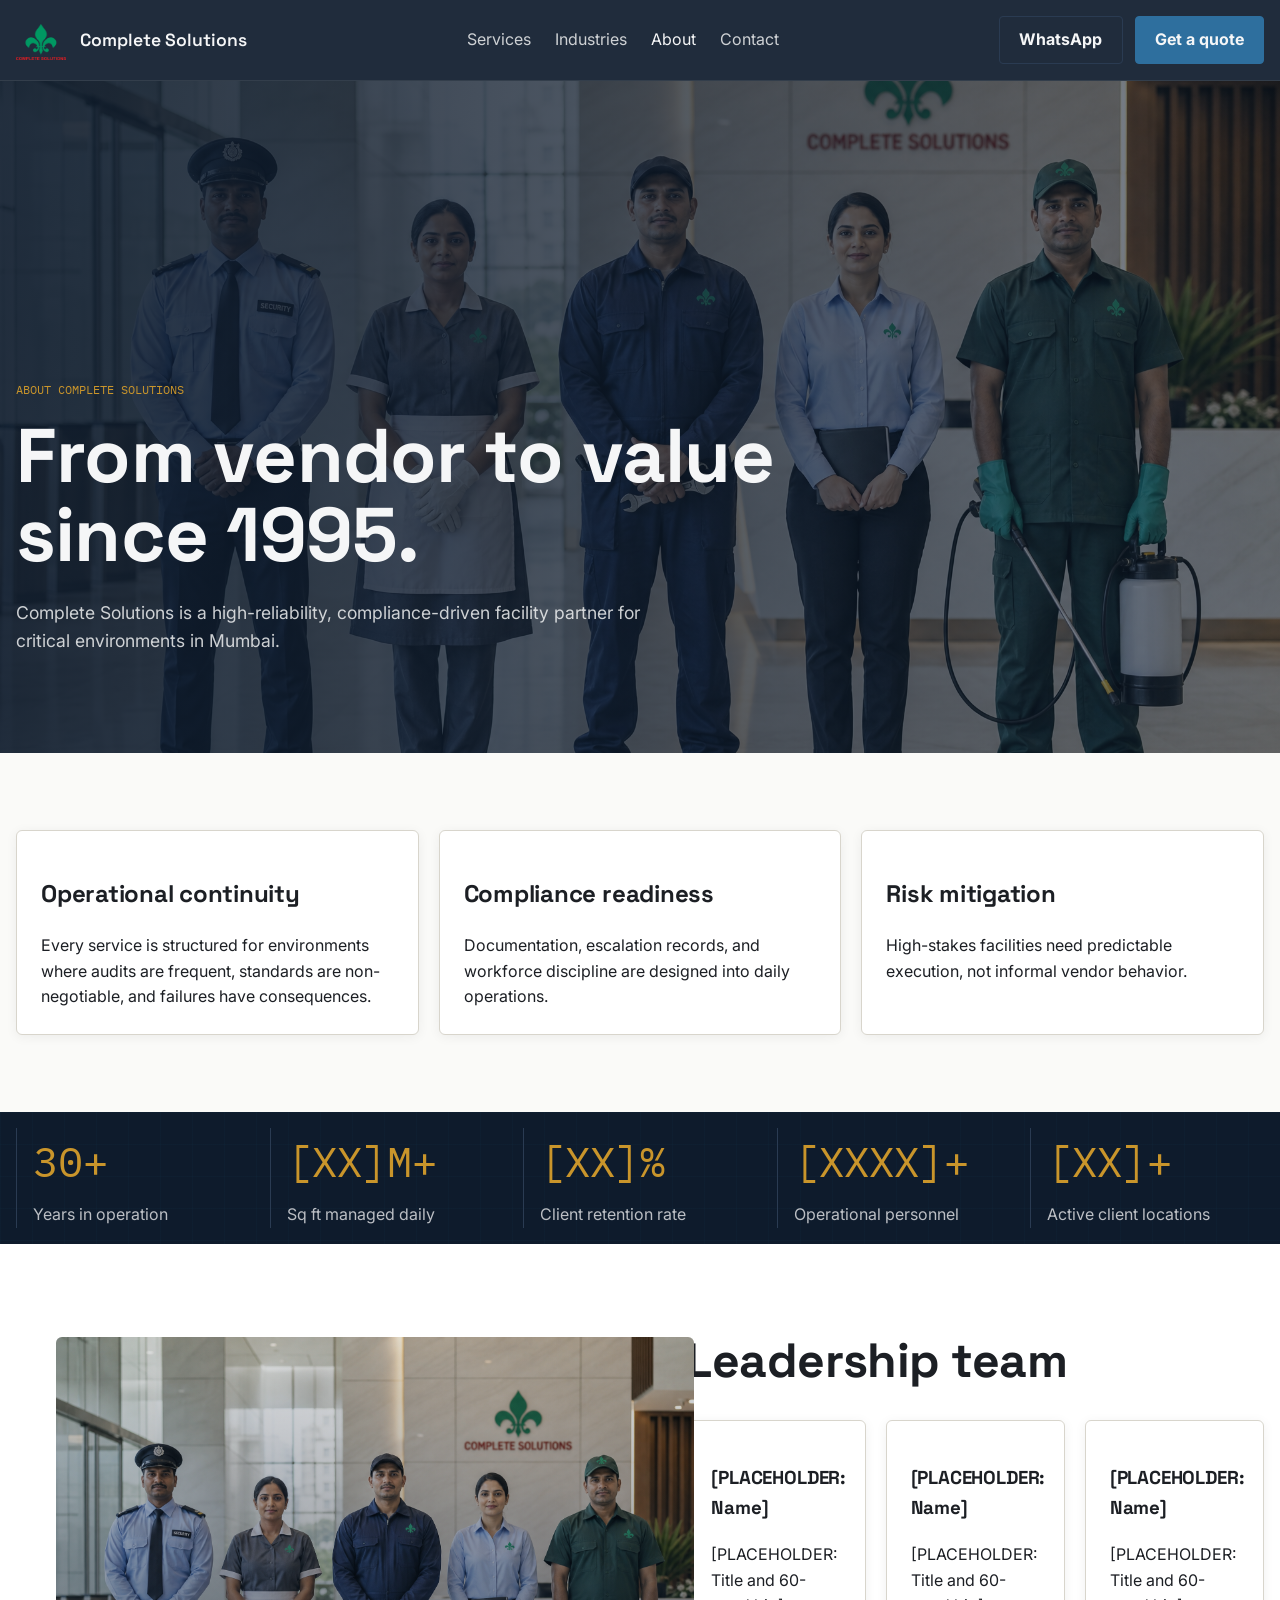
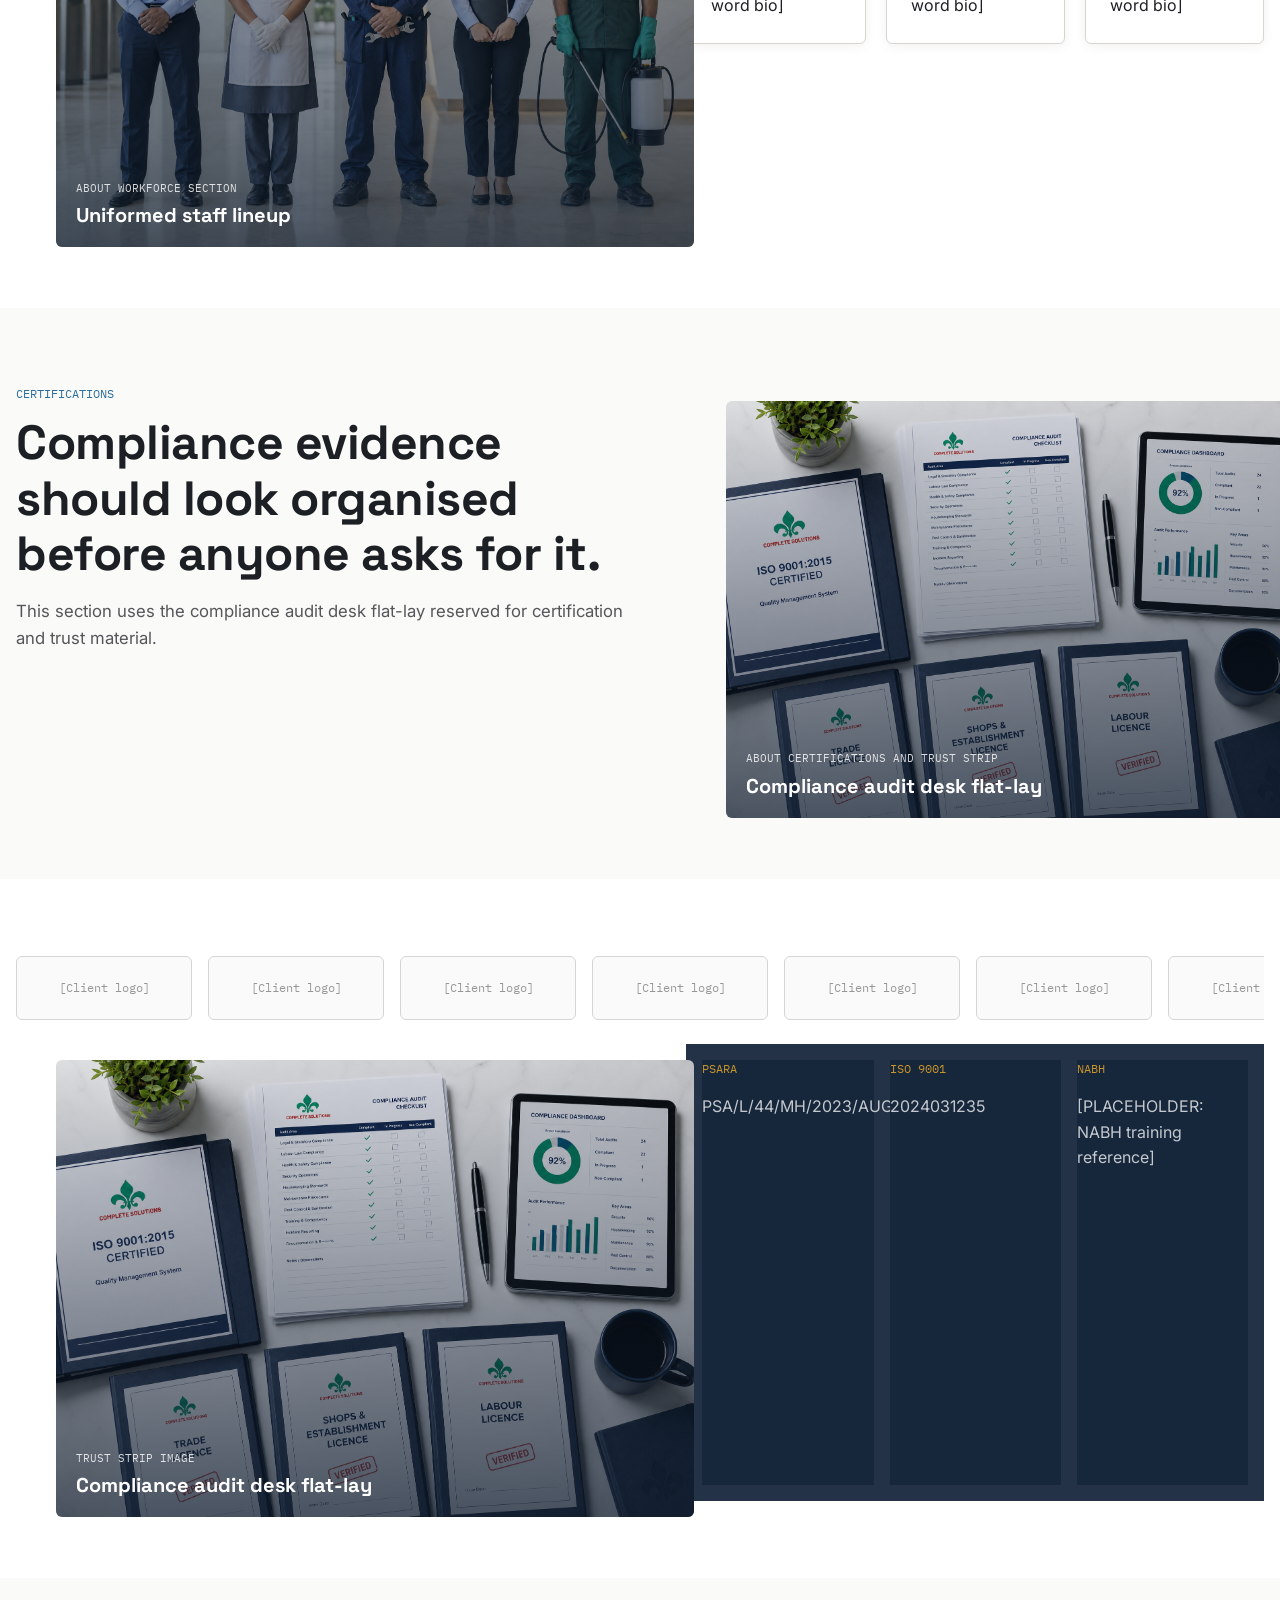
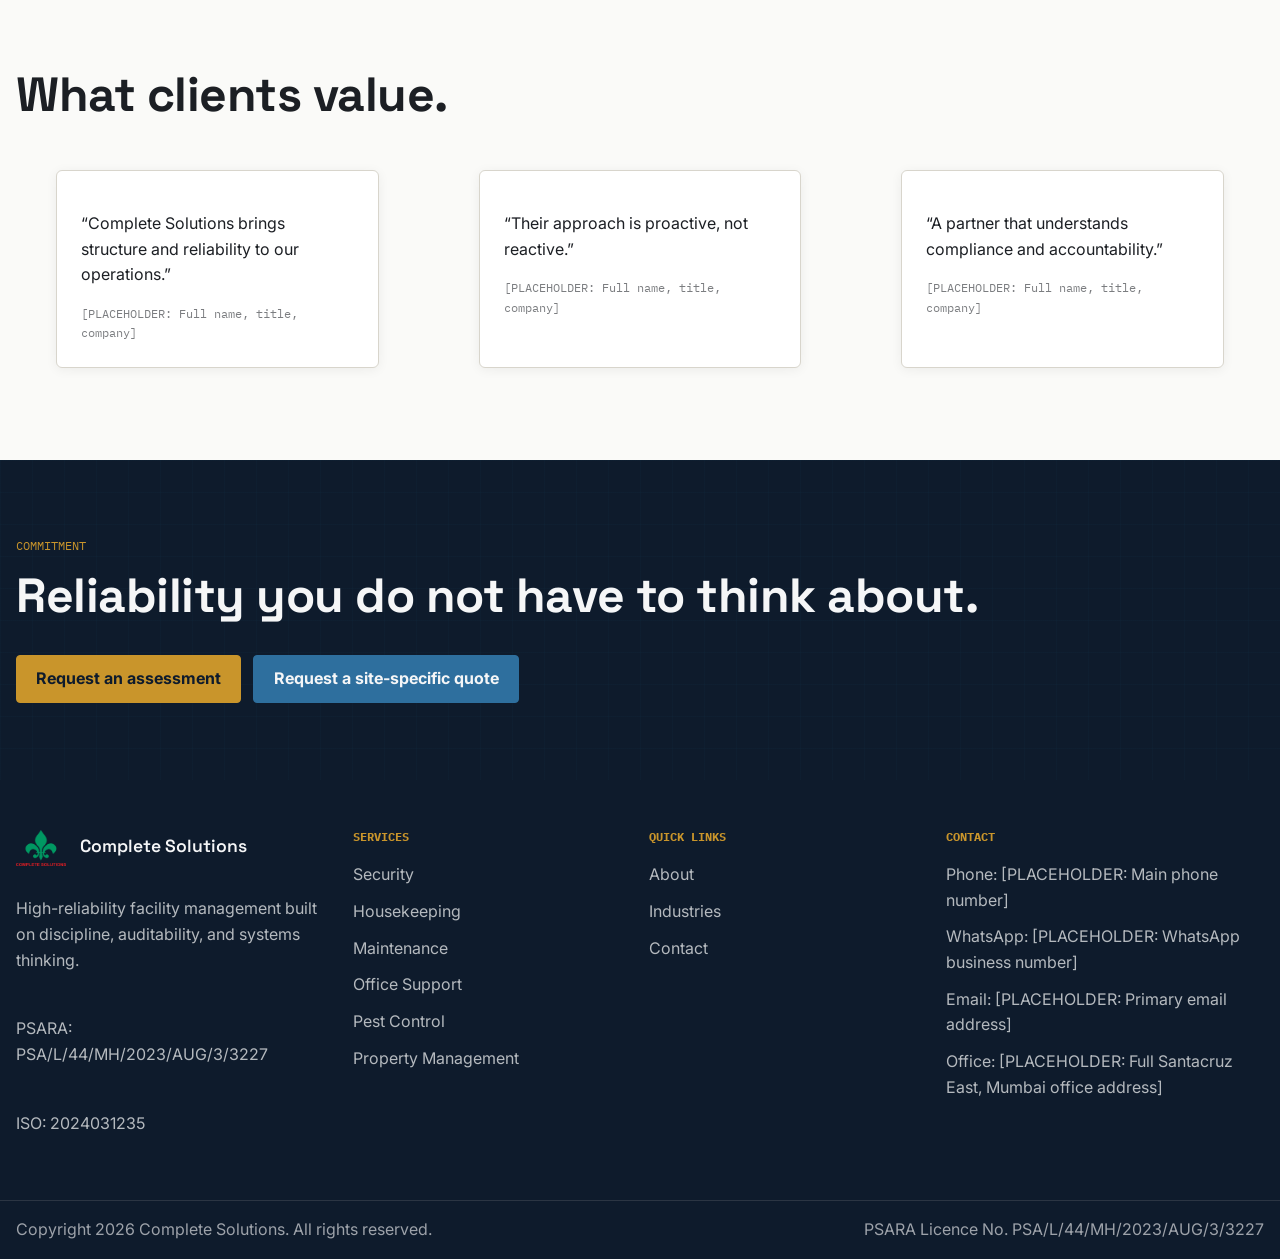
==== about.html @ 4560caa7 "Add files via upload" ====
<!DOCTYPE html>
<html lang="en">
<head>
  <meta charset="UTF-8">
  <meta name="viewport" content="width=device-width, initial-scale=1.0">
  <title>Complete Solutions - Best Security Services in Mumbai</title>
  <link rel="icon" type="image/png" href="/assets/logo/Logo-2048x1468.png">
  <meta name="description" content="About Complete Solutions, a compliance-driven facility management and security partner serving critical environments in Mumbai.">
  <link rel="preconnect" href="https://fonts.googleapis.com">
  <link rel="preconnect" href="https://fonts.gstatic.com" crossorigin>
  <link href="https://fonts.googleapis.com/css2?family=Space+Grotesk:wght@500;600;700&family=Inter:wght@400;500;600;700&family=IBM+Plex+Mono:wght@400;500;600&display=swap" rel="stylesheet">
  <link rel="stylesheet" href="/style.css">
</head>
<body>
  <div class="site-shell">
    <div data-site-header></div>

    <section class="hero">
      <div class="hero-media"><img src="/assets/images/image-04.png" alt="Uniformed facility staff lined up in a disciplined formation."></div>
      <div class="hero-overlay"></div>
      <div class="container hero-inner">
        <div class="hero-copy">
          <div class="eyebrow">About Complete Solutions</div>
          <h1 class="hero-title">From vendor to value since 1995.</h1>
          <p class="hero-text">Complete Solutions is a high-reliability, compliance-driven facility partner for critical environments in Mumbai.</p>
        </div>
      </div>
    </section>

    <section class="section section-muted">
      <div class="container grid grid-3">
        <article class="card"><h2 class="card-title">Operational continuity</h2><p class="card-copy">Every service is structured for environments where audits are frequent, standards are non-negotiable, and failures have consequences.</p></article>
        <article class="card"><h2 class="card-title">Compliance readiness</h2><p class="card-copy">Documentation, escalation records, and workforce discipline are designed into daily operations.</p></article>
        <article class="card"><h2 class="card-title">Risk mitigation</h2><p class="card-copy">High-stakes facilities need predictable execution, not informal vendor behavior.</p></article>
      </div>
    </section>

    <section class="section section-dark stat-bar">
      <div class="container grid grid-5" data-stats></div>
    </section>

    <section class="section section-light section-workforce">
      <div class="container split split-hero">
        <figure class="asset">
          <img src="/assets/images/image-04.png" alt="Uniformed staff lineup">
          <div class="asset-overlay"></div>
          <figcaption class="asset-copy">
            <small>About workforce section</small>
            <strong>Uniformed staff lineup</strong>
          </figcaption>
        </figure>
        <div>
          <h2 class="section-title">Leadership team</h2>
          <div class="grid grid-3" style="margin-top: 2rem;">
            <article class="card"><h3 class="card-title">[PLACEHOLDER: Name]</h3><p class="card-copy">[PLACEHOLDER: Title and 60-word bio]</p></article>
            <article class="card"><h3 class="card-title">[PLACEHOLDER: Name]</h3><p class="card-copy">[PLACEHOLDER: Title and 60-word bio]</p></article>
            <article class="card"><h3 class="card-title">[PLACEHOLDER: Name]</h3><p class="card-copy">[PLACEHOLDER: Title and 60-word bio]</p></article>
          </div>
        </div>
      </div>
    </section>

    <section class="section section-muted section-compliance">
      <div class="container split split-hero">
        <div>
          <div class="eyebrow" style="color: var(--steel-blue);">Certifications</div>
          <h2 class="section-title">Compliance evidence should look organised before anyone asks for it.</h2>
          <p class="lead">This section uses the compliance audit desk flat-lay reserved for certification and trust material.</p>
        </div>
        <figure class="asset">
          <img src="/assets/images/image-03.png" alt="Compliance audit desk flat-lay">
          <div class="asset-overlay"></div>
          <figcaption class="asset-copy">
            <small>About certifications and trust strip</small>
            <strong>Compliance audit desk flat-lay</strong>
          </figcaption>
        </figure>
      </div>
    </section>

    <section class="section section-light">
      <div class="container">
        <div class="marquee">
          <div class="marquee-track">
            <div class="logo-tile">[Client logo]</div><div class="logo-tile">[Client logo]</div><div class="logo-tile">[Client logo]</div><div class="logo-tile">[Client logo]</div><div class="logo-tile">[Client logo]</div><div class="logo-tile">[Client logo]</div>
            <div class="logo-tile">[Client logo]</div><div class="logo-tile">[Client logo]</div><div class="logo-tile">[Client logo]</div><div class="logo-tile">[Client logo]</div><div class="logo-tile">[Client logo]</div><div class="logo-tile">[Client logo]</div>
          </div>
        </div>
        <div class="split split-hero section-compliance" style="margin-top: 1.5rem;">
          <figure class="asset">
            <img src="/assets/images/image-03.png" alt="Compliance audit desk flat-lay">
            <div class="asset-overlay"></div>
            <figcaption class="asset-copy">
              <small>Trust strip image</small>
              <strong>Compliance audit desk flat-lay</strong>
            </figcaption>
          </figure>
          <div class="section-dark card-dark" style="padding: 1rem; display: grid; gap: 1rem; grid-template-columns: repeat(3, minmax(0, 1fr));">
            <div class="card-dark"><div class="eyebrow">PSARA</div><p class="dark-copy">PSA/L/44/MH/2023/AUG/3/3227</p></div>
            <div class="card-dark"><div class="eyebrow">ISO 9001</div><p class="dark-copy">2024031235</p></div>
            <div class="card-dark"><div class="eyebrow">NABH</div><p class="dark-copy">[PLACEHOLDER: NABH training reference]</p></div>
          </div>
        </div>
      </div>
    </section>

    <section class="section section-muted">
      <div class="container">
        <h2 class="section-title">What clients value.</h2>
        <div class="grid grid-3" style="margin-top: 2rem;">
          <blockquote class="card"><p>“Complete Solutions brings structure and reliability to our operations.”</p><footer class="used-in">[PLACEHOLDER: Full name, title, company]</footer></blockquote>
          <blockquote class="card"><p>“Their approach is proactive, not reactive.”</p><footer class="used-in">[PLACEHOLDER: Full name, title, company]</footer></blockquote>
          <blockquote class="card"><p>“A partner that understands compliance and accountability.”</p><footer class="used-in">[PLACEHOLDER: Full name, title, company]</footer></blockquote>
        </div>
      </div>
    </section>

    <section class="section section-dark">
      <div class="container split">
        <div>
          <div class="eyebrow">Commitment</div>
          <h2 class="section-title">Reliability you do not have to think about.</h2>
        </div>
        <div class="btn-row">
          <a class="btn btn-assessment" href="/contact.html#assessment">Request an assessment</a>
          <a class="btn btn-quote" href="/contact.html#quote">Request a site-specific quote</a>
        </div>
      </div>
    </section>

    <div data-site-footer></div>
  </div>
  <script src="/main.js"></script>
</body>
</html>
---- style.css ----
:root {
  --navy-900: #0e1b2c;
  --navy-700: #16263b;
  --bg-light: #fafaf8;
  --text-dark: #1c1f24;
  --text-light: #f5f6f7;
  --border: #d8d5cc;
  --border-dark: #2a3b52;
  --steel-blue: #2e6f9e;
  --steel-blue-hover: #25577e;
  --gold: #c9952b;
  --gold-hover: #a87a1f;
  --success: #2f7d4f;
  --error: #b23b3b;
  --shadow-card: 0 2px 12px rgba(0, 0, 0, 0.06);
  --site-width: 1280px;
  --section-space: clamp(3.5rem, 6vw, 6rem);
}

* {
  box-sizing: border-box;
}

html {
  scroll-behavior: smooth;
  -webkit-text-size-adjust: 100%;
  overflow-x: clip;
}

body {
  margin: 0;
  font-family: Inter, Arial, sans-serif;
  color: var(--text-dark);
  background: var(--bg-light);
  line-height: 1.6;
  overflow-x: clip;
}

img {
  display: block;
  max-width: 100%;
}

a {
  color: inherit;
  text-decoration: none;
}

button,
input,
select,
textarea {
  font: inherit;
}

.site-shell {
  min-height: 100vh;
  overflow-x: clip;
}

.container {
  width: min(calc(100% - 2rem), var(--site-width));
  margin: 0 auto;
}

.section {
  padding: var(--section-space) 0;
}

.section-light {
  background: #fff;
}

.section-muted {
  background: var(--bg-light);
}

.section-dark {
  color: var(--text-light);
  background-color: var(--navy-900);
  background-image:
    linear-gradient(rgba(46, 111, 158, 0.04) 1px, transparent 1px),
    linear-gradient(90deg, rgba(46, 111, 158, 0.04) 1px, transparent 1px);
  background-size: 32px 32px;
}

.eyebrow {
  font-family: "IBM Plex Mono", monospace;
  font-size: 0.72rem;
  text-transform: uppercase;
  letter-spacing: 0;
  color: var(--gold);
}

.section-title,
.page-title,
.hero-title,
.card-title {
  font-family: "Space Grotesk", Arial, sans-serif;
  letter-spacing: -0.01em;
}

.section-title {
  margin: 0.75rem 0 0;
  font-size: clamp(2rem, 4vw, 3rem);
  line-height: 1.15;
}

.lead {
  font-size: 1.05rem;
  color: rgba(28, 31, 36, 0.75);
}

.dark-copy {
  color: rgba(245, 246, 247, 0.78);
}

.header {
  position: sticky;
  top: 0;
  z-index: 40;
  backdrop-filter: blur(10px);
  background: rgba(14, 27, 44, 0.92);
  border-bottom: 1px solid rgba(216, 213, 204, 0.1);
}

.header-inner {
  display: flex;
  align-items: center;
  justify-content: space-between;
  gap: 1rem;
  min-height: 5rem;
}

.header-inner > *,
.split > *,
.grid > *,
.footer-main > *,
.contact-grid > *,
.map-and-forms > * {
  min-width: 0;
}

.brand {
  display: flex;
  align-items: center;
  gap: 0.85rem;
  color: var(--text-light);
  min-width: 0;
  flex: 0 1 auto;
}

.brand-mark {
  display: grid;
  place-items: center;
  width: 3.15rem;
  height: 2.3rem;
  padding: 0.15rem 0;
  flex: 0 0 auto;
}

.brand-mark img {
  width: 100%;
  height: 100%;
  object-fit: contain;
}

.brand-name {
  font-family: "Space Grotesk", Arial, sans-serif;
  font-weight: 600;
  font-size: 1.1rem;
  white-space: nowrap;
}

.nav {
  display: flex;
  align-items: center;
  gap: 1.5rem;
  color: rgba(245, 246, 247, 0.82);
  min-width: 0;
  flex: 1 1 auto;
  justify-content: center;
}

.nav a:hover,
.nav a.is-active {
  color: var(--text-light);
}

.nav-services {
  position: relative;
}

.nav-dropdown {
  position: absolute;
  top: calc(100% + 0.75rem);
  left: 0;
  min-width: 17rem;
  padding: 0.65rem;
  border-radius: 6px;
  border: 1px solid var(--border-dark);
  background: var(--navy-900);
  opacity: 0;
  visibility: hidden;
  transform: translateY(6px);
  transition: 0.2s ease;
}

.nav-services:hover .nav-dropdown,
.nav-services:focus-within .nav-dropdown {
  opacity: 1;
  visibility: visible;
  transform: translateY(0);
}

.nav-dropdown a {
  display: block;
  padding: 0.65rem 0.8rem;
  border-radius: 4px;
}

.nav-dropdown a:hover {
  background: var(--navy-700);
}

.header-actions {
  display: flex;
  align-items: center;
  gap: 0.75rem;
  flex: 0 0 auto;
}

.mobile-toggle {
  display: none;
  border: 1px solid var(--border-dark);
  background: transparent;
  color: var(--text-light);
  border-radius: 4px;
  width: 2.8rem;
  height: 2.8rem;
}

.btn-row {
  display: flex;
  flex-wrap: wrap;
  gap: 0.75rem;
}

.btn {
  display: inline-flex;
  align-items: center;
  justify-content: center;
  min-height: 3rem;
  padding: 0.8rem 1.2rem;
  border-radius: 4px;
  border: 1px solid transparent;
  font-weight: 700;
  line-height: 1.2;
  transition: 0.2s ease;
  text-align: center;
  max-width: 100%;
}

.btn-quote {
  background: var(--steel-blue);
  border-color: var(--steel-blue);
  color: var(--text-light);
}

.btn-quote:hover {
  background: var(--steel-blue-hover);
}

.btn-assessment {
  background: var(--gold);
  border-color: var(--gold);
  color: var(--navy-900);
}

.btn-assessment:hover {
  background: var(--gold-hover);
}

.btn-ghost {
  border-color: var(--border-dark);
  color: var(--text-light);
}

.hero {
  position: relative;
  color: var(--text-light);
  background: var(--navy-900);
  overflow: hidden;
}

.hero::before {
  content: "";
  position: absolute;
  inset: 0;
  background-image:
    linear-gradient(rgba(46, 111, 158, 0.04) 1px, transparent 1px),
    linear-gradient(90deg, rgba(46, 111, 158, 0.04) 1px, transparent 1px);
  background-size: 32px 32px;
}

.hero-media {
  position: absolute;
  inset: 0;
}

.hero-media img {
  width: 100%;
  height: 100%;
  object-fit: cover;
}

.hero-overlay {
  position: absolute;
  inset: 0;
  background:
    linear-gradient(90deg, rgba(14, 27, 44, 0.9) 0%, rgba(14, 27, 44, 0.74) 45%, rgba(14, 27, 44, 0.52) 100%);
}

.hero-inner {
  position: relative;
  z-index: 1;
  display: grid;
  grid-template-columns: minmax(0, 1fr);
  align-items: end;
  min-height: 42rem;
  padding: 8rem 0 5rem;
}

.hero-copy {
  width: 100%;
  max-width: 52rem;
}

.hero .eyebrow {
  font-size: 0.72rem;
  font-weight: 400;
  line-height: 1.6;
}

.hero-title {
  margin: 1rem 0 0;
  font-size: clamp(2.25rem, 6vw, 4.75rem);
  font-weight: 700;
  line-height: 1.05;
}

.hero-text {
  max-width: 42rem;
  margin-top: 1.5rem;
  font-size: 1.1rem;
  font-weight: 400;
  line-height: 1.6;
  color: rgba(245, 246, 247, 0.82);
}

.grid {
  display: grid;
  gap: 1.25rem;
}

.grid-2 {
  grid-template-columns: repeat(2, minmax(0, 1fr));
}

.grid-3 {
  grid-template-columns: repeat(3, minmax(0, 1fr));
}

.grid-4 {
  grid-template-columns: repeat(4, minmax(0, 1fr));
}

.grid-5 {
  grid-template-columns: repeat(5, minmax(0, 1fr));
}

.grid-auto {
  grid-template-columns: repeat(auto-fit, minmax(280px, 1fr));
}

.card {
  background: #fff;
  border: 1px solid var(--border);
  border-radius: 6px;
  padding: 1.5rem;
  box-shadow: var(--shadow-card);
}

.card-dark {
  background: rgba(22, 38, 59, 0.94);
  border-color: var(--border-dark);
  color: var(--text-light);
}

.icon-chip {
  width: 2.2rem;
  height: 2.2rem;
  border-radius: 4px;
  display: grid;
  place-items: center;
  background: rgba(46, 111, 158, 0.1);
  color: var(--steel-blue);
}

.icon-chip svg {
  width: 1.3rem;
  height: 1.3rem;
  fill: none;
  stroke: currentColor;
  stroke-width: 1.6;
  stroke-linecap: round;
  stroke-linejoin: round;
}

.service-card .icon-chip,
.feature-card .icon-chip,
.industry-card .icon-chip {
  width: auto;
  height: auto;
  padding: 0;
  border-radius: 0;
  background: transparent;
  display: inline-flex;
  place-items: initial;
}

.service-card .icon-chip svg,
.feature-card .icon-chip svg,
.industry-card .icon-chip svg {
  width: 1.25rem;
  height: 1.25rem;
}

.feature-card .icon-chip,
.industry-card .icon-chip {
  margin-bottom: 1rem;
}

.feature-card h3,
.service-card h3,
.industry-card h3,
.stat-card .value {
  margin: 0;
}

.feature-card p,
.service-card p,
.industry-card p,
.card-copy {
  margin: 0.75rem 0 0;
}

/* Static equivalent of the Next.js shared ServicePageTemplate. */
.service-credibility-section,
.service-systems-section,
.service-subservices-section,
.service-why-section {
  padding: 56px 0;
}

.service-credibility-section .container,
.service-systems-section .container,
.service-subservices-section .container,
.service-why-section .container,
.service-closing-section .container,
.service-cta-section .container {
  width: 100%;
  max-width: var(--site-width);
  margin: 0 auto;
  padding-right: 24px;
  padding-left: 24px;
}

.service-intro-row {
  display: grid;
  grid-template-areas:
    "media"
    "content";
  gap: 32px;
  align-items: stretch;
}

.service-intro-content {
  grid-area: content;
  align-self: center;
  min-width: 0;
}

.service-intro-media {
  grid-area: media;
  min-width: 0;
}

.service-credibility-section .section-title,
.service-systems-section .section-title,
.service-subservices-section .section-title,
.service-why-section .section-title {
  margin: 12px 0 0;
  font-size: 30px;
  font-weight: 600;
  line-height: 36px;
}

.service-systems-section .section-title,
.service-subservices-section .section-title {
  margin-top: 0;
}

.service-credibility-copy {
  margin-top: 24px;
  color: rgba(28, 31, 36, 0.76);
  font-size: 16px;
  line-height: 32px;
}

.service-credibility-copy p {
  margin: 0;
}

.service-credibility-copy p + p {
  margin-top: 20px;
}

.service-intro-media .asset {
  max-width: none;
  min-height: 0;
  margin: 0;
  border: 1px solid var(--border);
  background: #fff;
  color: var(--text-dark);
}

.service-intro-media .asset-overlay {
  background: linear-gradient(180deg, rgba(14, 27, 44, 0.06), rgba(14, 27, 44, 0.54));
}

.service-intro-media .asset-copy {
  padding: 24px;
}

.service-intro-media .asset-copy strong {
  max-width: 352px;
  margin-top: 0;
  font-size: 24px;
  line-height: 32px;
}

.service-feature-grid {
  display: grid;
  grid-template-columns: 1fr;
  gap: 20px;
  margin-top: 32px;
}

.service-feature-card {
  min-width: 0;
  padding: 20px;
  border: 1px solid var(--border);
  border-radius: 6px;
}

.service-feature-card__icon {
  width: 24px;
  height: 24px;
  color: var(--steel-blue);
}

.service-feature-card__icon svg {
  display: block;
  width: 24px;
  height: 24px;
  fill: none;
  stroke: currentColor;
  stroke-width: 1.6;
  stroke-linecap: round;
  stroke-linejoin: round;
}

.service-feature-card h3,
.service-subservice-card h3 {
  margin: 16px 0 0;
  font-family: "Space Grotesk", Arial, sans-serif;
  font-size: 18px;
  font-weight: 600;
  line-height: 28px;
}

.service-feature-card p,
.service-subservice-card p {
  margin: 8px 0 0;
  color: rgba(28, 31, 36, 0.7);
  font-size: 14px;
  line-height: 24px;
}

.service-subservice-grid {
  display: grid;
  grid-template-columns: repeat(auto-fit, minmax(280px, 1fr));
  gap: 20px;
  margin-top: 32px;
}

.service-subservice-card {
  min-width: 0;
  padding: 24px;
  border: 1px solid var(--border);
  border-radius: 6px;
  background: #fff;
}

.service-subservice-card h3 {
  margin-top: 0;
}

.service-subservice-card p {
  margin-top: 12px;
}

.service-why-grid {
  display: grid;
  gap: 40px;
}

.service-why-list {
  margin: 0;
  padding: 0;
  list-style: none;
}

.service-why-list li {
  padding-left: 16px;
  border-left: 1px solid var(--gold);
  color: rgba(245, 246, 247, 0.78);
}

.service-why-list li + li {
  margin-top: 16px;
}

.service-closing-section {
  padding: 64px 0;
}

.service-closing-section p {
  max-width: 768px;
  margin: 0;
  font-family: "Space Grotesk", Arial, sans-serif;
  font-size: 24px;
  font-weight: 600;
  line-height: 1.375;
  color: var(--text-dark);
}

.service-cta-section {
  padding: 80px 0;
}

.service-cta-inner {
  display: flex;
  flex-direction: column;
  gap: 32px;
}

.service-cta-section .section-title {
  max-width: 672px;
  margin: 12px 0 0;
  font-size: 30px;
  font-weight: 600;
  line-height: 36px;
}

.service-cta-section .btn {
  min-height: 48px;
  padding: 12px 20px;
  font-size: 14px;
  font-weight: 600;
  line-height: 1.25;
}

.service-cta-section .btn-row {
  flex-direction: column;
  flex-wrap: nowrap;
}

.service-cta-section .btn-row .btn {
  width: 100%;
}

@media (min-width: 480px) {
  .service-cta-section .btn-row {
    flex-direction: row;
  }

  .service-cta-section .btn-row .btn {
    width: auto;
  }
}

@media (min-width: 768px) {
  .service-credibility-section,
  .service-systems-section,
  .service-subservices-section,
  .service-why-section {
    padding-top: 96px;
    padding-bottom: 96px;
  }

  .service-credibility-section .container,
  .service-systems-section .container,
  .service-subservices-section .container,
  .service-why-section .container,
  .service-closing-section .container,
  .service-cta-section .container {
    padding-right: 48px;
    padding-left: 48px;
  }

  .service-intro-row {
    grid-template-columns: minmax(0, 0.9fr) minmax(0, 1.1fr);
    grid-template-areas: "content media";
    gap: clamp(2rem, 4vw, 4rem);
  }

  .service-feature-grid,
  .service-why-grid {
    grid-template-columns: repeat(2, minmax(0, 1fr));
  }

  .service-cta-inner {
    flex-direction: row;
    align-items: center;
    justify-content: space-between;
  }

  .service-cta-section .section-title {
    font-size: 36px;
    line-height: 40px;
  }
}

@media (min-width: 1024px) {
  .service-feature-grid {
    grid-template-columns: repeat(4, minmax(0, 1fr));
  }
}

.stat-bar {
  padding: 1rem 0;
}

.stat-card {
  border-left: 1px solid var(--border-dark);
  padding-left: 1rem;
}

.stat-card .value {
  font-family: "IBM Plex Mono", monospace;
  font-size: clamp(1.8rem, 4vw, 2.6rem);
  color: var(--gold);
}

.stat-card .label {
  margin-top: 0.5rem;
  color: rgba(245, 246, 247, 0.75);
}

.marquee {
  overflow: hidden;
}

.marquee-track {
  display: flex;
  gap: 16px;
  min-width: max-content;
  filter: grayscale(1);
  animation: marquee 28s linear infinite;
}

.marquee-track:hover {
  animation-play-state: paused;
}

.logo-tile {
  display: flex;
  align-items: center;
  justify-content: center;
  width: 176px;
  min-width: 176px;
  height: 64px;
  padding: 0;
  border-radius: 6px;
  border: 1px solid var(--border);
  background: var(--bg-light);
  color: rgba(28, 31, 36, 0.45);
  font-family: "IBM Plex Mono", monospace;
  font-size: 12px;
}

.logo-tile img {
  max-width: 140px;
  max-height: 52px;
  width: auto;
  height: auto;
}

.asset {
  position: relative;
  overflow: hidden;
  border-radius: 6px;
  width: 100%;
  min-height: 100%;
  isolation: isolate;
  background: var(--navy-900);
}

.asset img {
  width: 100%;
  height: 100%;
  object-fit: cover;
}

.asset-overlay {
  position: absolute;
  inset: 0;
  background: linear-gradient(180deg, rgba(14, 27, 44, 0.12), rgba(14, 27, 44, 0.72));
}

.asset-copy {
  position: absolute;
  inset: auto 0 0 0;
  padding: 1.25rem;
  color: #fff;
}

.asset-copy small {
  display: block;
  font-family: "IBM Plex Mono", monospace;
  font-size: 0.68rem;
  text-transform: uppercase;
  opacity: 0.82;
}

.asset-copy strong {
  display: block;
  margin-top: 0.45rem;
  font-family: "Space Grotesk", Arial, sans-serif;
  font-size: 1.25rem;
  line-height: 1.15;
}

.service-card ul,
.plain-list {
  margin: 1rem 0 0;
  padding: 0;
  list-style: none;
}

.service-card li,
.plain-list li {
  display: flex;
  gap: 0.6rem;
  margin-top: 0.6rem;
}

.service-card li::before,
.plain-list li::before {
  content: "";
  width: 0.35rem;
  height: 0.35rem;
  margin-top: 0.55rem;
  border-radius: 999px;
  background: var(--gold);
  flex: 0 0 auto;
}

.used-in {
  margin-top: 1rem;
  font-family: "IBM Plex Mono", monospace;
  font-size: 0.76rem;
  color: rgba(28, 31, 36, 0.58);
}

.split {
  display: grid;
  gap: 2rem;
}

.split-hero {
  grid-template-columns: 1.05fr 0.95fr;
}

.timeline {
  display: grid;
  gap: 1rem;
  grid-template-columns: repeat(auto-fit, minmax(180px, 1fr));
}

.timeline-step {
  padding-left: 1rem;
  border-left: 1px solid var(--gold);
}

.timeline-step span {
  font-family: "IBM Plex Mono", monospace;
  color: var(--gold);
}

.quote-block {
  font-size: 1.12rem;
}

.industry-row {
  display: grid;
  grid-template-columns: minmax(0, 0.9fr) minmax(0, 1.1fr);
  grid-template-areas: "content media";
  align-items: stretch;
  gap: clamp(2rem, 4vw, 4rem);
  padding: clamp(3rem, 5vw, 4.5rem) 0;
  border-top: 1px solid var(--border);
}

.industry-row > * {
  min-width: 0;
}

.industry-row__content {
  grid-area: content;
  align-self: center;
  max-width: 34rem;
}

.industry-row__content .section-title {
  margin: 0;
}

.industry-row__description {
  margin: 1.25rem 0 0;
  font-size: 1.05rem;
  line-height: 1.7;
  color: rgba(28, 31, 36, 0.76);
}

.industry-row__pain-points {
  margin: 1rem 0 0;
  line-height: 1.65;
  color: rgba(28, 31, 36, 0.7);
}

.industry-row__services {
  margin-top: 1.5rem;
}

.industry-row__services-label {
  margin: 0 0 0.65rem;
  font-family: "IBM Plex Mono", monospace;
  font-size: 0.72rem;
  font-weight: 500;
  text-transform: uppercase;
  color: rgba(28, 31, 36, 0.62);
}

.industry-row__tags {
  display: flex;
  flex-wrap: wrap;
  gap: 0.55rem;
}

.industry-row__tag {
  display: inline-flex;
  align-items: center;
  min-height: 2rem;
  padding: 0.35rem 0.75rem;
  border: 1px solid rgba(46, 111, 158, 0.2);
  border-radius: 999px;
  background: rgba(46, 111, 158, 0.08);
  color: var(--steel-blue-hover);
  font-size: 0.8rem;
  font-weight: 500;
  line-height: 1.2;
}

.industry-row__media {
  grid-area: media;
  min-height: 22rem;
  margin: 0;
  aspect-ratio: 16 / 9;
}

.industry-row--reverse {
  grid-template-columns: minmax(0, 1.1fr) minmax(0, 0.9fr);
  grid-template-areas: "media content";
}

.industry-row__media .asset-copy strong {
  margin-top: 0;
}

@media (max-width: 820px) {
  .industry-row {
    grid-template-columns: 1fr;
    grid-template-areas:
      "media"
      "content";
    gap: 1.75rem;
    padding: 3rem 0;
  }

  .industry-row__content {
    max-width: none;
  }

  .industry-row__media {
    min-height: 0;
  }

  .industry-row--reverse {
    grid-template-columns: 1fr;
  }
}

.section-tech {
  padding: 2rem 0;
  background: #fff;
}

.section-tech__inner {
  display: grid;
  width: 100%;
  max-width: var(--site-width);
  margin: 0 auto;
  padding: 0 1.5rem;
  gap: 1.25rem;
}

.section-tech__grid {
  display: grid;
  min-width: 0;
  gap: 1rem;
}

.section-tech__card {
  padding: 1rem;
  border: 1px solid var(--border);
  border-radius: 6px;
  background: #fff;
}

.section-tech__icon {
  display: flex;
  width: 1.25rem;
  height: 1.25rem;
  color: var(--steel-blue);
}

.section-tech__icon svg {
  width: 1.25rem;
  height: 1.25rem;
  fill: none;
  stroke: currentColor;
  stroke-width: 1.6;
  stroke-linecap: round;
  stroke-linejoin: round;
}

.section-tech__card h2 {
  margin: 0.75rem 0 0;
  font-family: "Space Grotesk", Arial, sans-serif;
  font-size: 0.875rem;
  font-weight: 600;
  line-height: 1.25rem;
  letter-spacing: -0.01em;
  color: var(--text-dark);
}

.section-tech__card p {
  margin: 0.25rem 0 0;
  font-size: 0.75rem;
  line-height: 1.25rem;
  color: rgba(28, 31, 36, 0.64);
}

.section-tech .asset {
  min-width: 0;
  min-height: 260px;
  margin: 0;
  aspect-ratio: 4 / 3;
  border: 1px solid var(--border);
  background: #fff;
  color: var(--text-dark);
}

.section-tech .asset-overlay {
  background: linear-gradient(180deg, rgba(14, 27, 44, 0.06), rgba(14, 27, 44, 0.54));
}

.section-tech .asset-copy small {
  font-size: 0.6875rem;
  opacity: 0.76;
}

.section-tech .asset-copy strong {
  margin-top: 0.5rem;
  font-size: 1.125rem;
}

@media (min-width: 768px) {
  .section-tech__inner {
    grid-template-columns: minmax(0, 1.15fr) minmax(0, 0.85fr);
    padding-inline: 3rem;
  }

  .section-tech__grid {
    grid-template-columns: repeat(2, minmax(0, 1fr));
  }
}

@media (min-width: 1280px) {
  .section-tech__grid {
    grid-template-columns: repeat(3, minmax(0, 1fr));
  }
}

.section-compliance .asset {
  aspect-ratio: 3 / 2;
}

.section-workforce .asset {
  aspect-ratio: 4 / 3;
}

.industry-card .asset {
  aspect-ratio: 16 / 9;
}

.industries-showcase {
  background: #f5f5f5;
  font-family: "DM Sans", sans-serif;
}

.industries-showcase__inner {
  max-width: 1300px;
  margin: 0 auto;
  padding: 100px 48px;
}

.industries-showcase__title {
  margin: 0 0 40px;
  font-family: "DM Sans", sans-serif;
  font-size: 36px;
  font-weight: 700;
  line-height: 1.15;
  color: #111827;
  text-align: left;
}

.industries-showcase__grid {
  display: grid;
  grid-template-columns: repeat(4, 1fr);
  gap: 30px;
}

.industries-card {
  background: #fff;
  border: 1px solid #e5e7eb;
  border-radius: 10px;
  overflow: hidden;
  box-shadow: none;
  opacity: 0;
  transform: translateY(28px);
  transition:
    opacity 450ms ease-out,
    transform 450ms ease-out;
}

.industries-card.is-visible {
  opacity: 1;
  transform: translateY(0);
}

.industries-card__media {
  position: relative;
  overflow: hidden;
  margin: 0;
  padding-top: 56.25%;
}

.industries-card__media img {
  position: absolute;
  inset: 0;
  width: 100%;
  height: 100%;
  object-fit: cover;
}

.industries-card__overlay {
  position: absolute;
  inset: 0;
  background: linear-gradient(to top, rgba(0, 0, 0, 0.75) 0%, rgba(0, 0, 0, 0.1) 60%, transparent 100%);
}

.industries-card__copy {
  position: absolute;
  left: 0;
  right: 0;
  bottom: 0;
  padding: 16px;
  color: #fff;
}

.industries-card__copy small {
  display: block;
  margin-bottom: 5px;
  font-family: "Courier New", Courier, monospace;
  font-size: 10px;
  text-transform: uppercase;
  letter-spacing: 0.07em;
  color: rgba(255, 255, 255, 0.65);
}

.industries-card__copy strong {
  display: block;
  max-width: 85%;
  font-size: 20px;
  font-weight: 700;
  line-height: 1.25;
  color: #fff;
}

.industries-card__icon {
  display: flex;
  justify-content: flex-start;
  align-items: center;
  padding: 18px 0 14px 22px;
}

.industries-card__icon svg {
  width: 32px;
  height: 32px;
  fill: none;
  stroke: #2e7dd6;
  stroke-width: 1.5;
  stroke-linecap: round;
  stroke-linejoin: round;
}

.industries-card__body {
  padding: 0 22px 28px;
}

.industries-card__body h3 {
  margin: 0 0 10px;
  font-family: "DM Sans", sans-serif;
  font-size: 17px;
  font-weight: 600;
  line-height: 1.3;
  color: #111827;
}

.industries-card__body p {
  margin: 0;
  font-family: "DM Sans", sans-serif;
  font-size: 14px;
  font-weight: 400;
  line-height: 1.65;
  color: #6b7280;
}

.trust-strip {
  background: #ffffff;
  border-top: 1px solid var(--border);
  border-bottom: 1px solid var(--border);
  padding: 32px 0;
}

.trust-strip__inner {
  width: 100%;
  max-width: var(--site-width);
  margin: 0 auto;
  padding: 0 48px;
}

.certifications-showcase {
  display: grid;
  grid-template-columns: 0.9fr 1.1fr;
  gap: 16px;
  align-items: stretch;
  margin-top: 24px;
}

.certifications-showcase__media {
  position: relative;
  margin: 0;
  aspect-ratio: 3 / 2;
  border: 1px solid var(--border);
  border-radius: 6px;
  overflow: hidden;
  background: #fff;
  color: var(--text-dark);
}

.certifications-showcase__media img {
  position: absolute;
  inset: 0;
  width: 100%;
  height: 100%;
  object-fit: cover;
  display: block;
}

.certifications-showcase__overlay {
  position: absolute;
  inset: 0;
  background: linear-gradient(180deg, rgba(14, 27, 44, 0.06), rgba(14, 27, 44, 0.54));
  pointer-events: none;
}

.certifications-showcase__copy {
  position: relative;
  z-index: 1;
  display: flex;
  height: 100%;
  flex-direction: column;
  justify-content: flex-end;
  gap: 8px;
  padding: 20px;
  color: #fff;
}

.certifications-showcase__copy small {
  display: block;
  font-family: "IBM Plex Mono", monospace;
  letter-spacing: 0;
  color: rgba(255, 255, 255, 0.76);
  font-size: 11px;
  line-height: 1.5;
  text-transform: uppercase;
}

.certifications-showcase__copy strong {
  display: block;
  max-width: 22rem;
  font-family: "Space Grotesk", Arial, sans-serif;
  font-size: 18px;
  font-weight: 600;
  line-height: 1.4;
}

.certifications-showcase__cards {
  display: grid;
  grid-template-columns: repeat(3, 1fr);
  gap: 12px;
  align-items: stretch;
  padding: 16px;
  background: var(--navy-900);
}

.certifications-card {
  min-width: 0;
  border: 1px solid rgba(201, 149, 43, 0.55);
  border-radius: 6px;
  padding: 12px 16px;
}

.certifications-card__label {
  display: block;
  margin: 0;
  color: var(--gold);
  font-family: "IBM Plex Mono", monospace;
  letter-spacing: 0;
  font-size: 12px;
  line-height: 16px;
  text-transform: uppercase;
}

.certifications-card__value {
  margin: 4px 0 0;
  color: rgba(245, 246, 247, 0.72);
  font-size: 14px;
  line-height: 20px;
}

.certifications-card__link {
  color: inherit;
  overflow-wrap: anywhere;
  text-decoration: underline;
  text-decoration-color: rgba(201, 149, 43, 0.65);
  text-decoration-thickness: 1px;
  text-underline-offset: 4px;
  transition: color 160ms ease, text-decoration-color 160ms ease;
}

.certifications-card__link:hover {
  color: var(--text-light);
  text-decoration-color: var(--gold);
}

.certifications-card__link:focus-visible {
  outline: 2px solid var(--gold);
  outline-offset: 4px;
}

.licenses-registry {
  display: grid;
  gap: 3rem;
}

.licenses-section-heading {
  max-width: 48rem;
}

.licenses-section-heading .section-title {
  margin-top: 0.5rem;
}

.licenses-section-heading .lead {
  margin: 1rem 0 0;
}

.iso-certificate {
  display: grid;
  grid-template-columns: minmax(0, 1fr) minmax(18rem, 0.72fr);
  border: 1px solid var(--border-dark);
  border-radius: 6px;
  overflow: hidden;
  background-color: var(--navy-900);
  background-image:
    linear-gradient(rgba(46, 111, 158, 0.04) 1px, transparent 1px),
    linear-gradient(90deg, rgba(46, 111, 158, 0.04) 1px, transparent 1px);
  background-size: 32px 32px;
  color: var(--text-light);
}

.iso-certificate__copy,
.iso-certificate__number {
  padding: 2rem;
}

.iso-certificate__copy {
  display: flex;
  flex-direction: column;
  justify-content: center;
}

.iso-certificate__copy h2 {
  margin: 0;
  font-family: "Space Grotesk", Arial, sans-serif;
  font-size: clamp(1.75rem, 3vw, 2.5rem);
  line-height: 1.15;
}

.iso-certificate__copy p {
  max-width: 38rem;
  margin: 0.75rem 0 0;
  color: rgba(245, 246, 247, 0.72);
}

.iso-certificate__number {
  display: flex;
  flex-direction: column;
  justify-content: center;
  border-left: 1px solid rgba(201, 149, 43, 0.45);
  background: var(--navy-700);
}

.iso-certificate__number span {
  font-family: "IBM Plex Mono", monospace;
  font-size: 0.75rem;
  line-height: 1.5;
  text-transform: uppercase;
  color: var(--gold);
}

.iso-certificate__number strong {
  margin-top: 0.75rem;
  font-family: "IBM Plex Mono", monospace;
  font-size: clamp(1.5rem, 3vw, 2.25rem);
  font-weight: 500;
  line-height: 1.2;
  color: var(--text-light);
}

.license-table-section {
  display: grid;
  gap: 1.5rem;
}

.license-table-wrap {
  width: 100%;
  overflow-x: auto;
  border: 1px solid var(--border);
  border-radius: 6px;
  background: #fff;
  box-shadow: var(--shadow-card);
}

.license-table {
  width: 100%;
  min-width: 980px;
  border-collapse: collapse;
  table-layout: fixed;
}

.license-table th,
.license-table td {
  padding: 1rem 1.125rem;
  text-align: left;
  vertical-align: top;
  border-bottom: 1px solid var(--border);
}

.license-table th {
  background: var(--navy-900);
  color: var(--gold);
  font-family: "IBM Plex Mono", monospace;
  font-size: 0.75rem;
  font-weight: 500;
  line-height: 1.5;
  text-transform: uppercase;
}

.license-table td {
  color: rgba(28, 31, 36, 0.78);
  font-size: 0.875rem;
  line-height: 1.6;
}

.license-table tbody tr:last-child td {
  border-bottom: 0;
}

.license-table tbody tr:nth-child(even) td {
  background: rgba(216, 213, 204, 0.14);
}

.license-table th:nth-child(1) {
  width: 15%;
}

.license-table th:nth-child(2) {
  width: 29%;
}

.license-table th:nth-child(3) {
  width: 28%;
}

.license-table th:nth-child(4),
.license-table th:nth-child(5) {
  width: 14%;
}

.license-table__number {
  font-family: "IBM Plex Mono", monospace;
  font-size: 0.8rem;
  color: var(--navy-700);
  overflow-wrap: anywhere;
}

.license-table__date {
  white-space: nowrap;
}

.contact-grid {
  display: grid;
  gap: 1.25rem;
  grid-template-columns: repeat(4, minmax(0, 1fr));
}

.map-and-forms {
  display: grid;
  gap: 2rem;
  grid-template-columns: 0.92fr 1.08fr;
}

.map-frame {
  overflow: hidden;
  border: 1px solid var(--border);
  border-radius: 6px;
}

.map-frame iframe {
  width: 100%;
  min-height: 26rem;
  border: 0;
}

.forms {
  display: grid;
  gap: 1.5rem;
}

.form-card {
  padding: 1.5rem;
  border-radius: 6px;
  border: 1px solid var(--border);
  background: #fff;
}

.form-card.muted {
  background: var(--bg-light);
}

.form-grid {
  display: grid;
  gap: 1rem;
  grid-template-columns: repeat(2, minmax(0, 1fr));
}

.field,
.field-full {
  display: grid;
  gap: 0.45rem;
}

.field-full {
  grid-column: 1 / -1;
}

.field label,
.field-full label {
  font-size: 0.94rem;
  font-weight: 600;
}

.field input,
.field select,
.field textarea,
.field-full input,
.field-full select,
.field-full textarea {
  width: 100%;
  min-height: 3rem;
  padding: 0.75rem 0.9rem;
  border: 1px solid var(--border);
  border-radius: 6px;
  background: #fff;
  color: var(--text-dark);
}

.field textarea,
.field-full textarea {
  min-height: 8rem;
  resize: vertical;
}

.field input:focus,
.field select:focus,
.field textarea:focus,
.field-full input:focus,
.field-full select:focus,
.field-full textarea:focus {
  outline: 2px solid rgba(46, 111, 158, 0.22);
  border-color: var(--steel-blue);
}

.check-grid {
  display: grid;
  gap: 0.75rem;
  grid-template-columns: repeat(2, minmax(0, 1fr));
}

.check {
  display: flex;
  gap: 0.5rem;
  align-items: flex-start;
  font-size: 0.92rem;
}

.error-text {
  color: var(--error);
  font-size: 0.82rem;
}

.success-text {
  color: var(--success);
  font-size: 0.92rem;
}

.footer {
  background: var(--navy-900);
  color: var(--text-light);
}

.footer-main {
  display: grid;
  gap: 2rem;
  padding: 3rem 0;
  grid-template-columns: 1.15fr 1fr 1fr 1.2fr;
}

.footer h3 {
  margin: 0;
  font-family: "IBM Plex Mono", monospace;
  font-size: 0.72rem;
  text-transform: uppercase;
  color: var(--gold);
}

.footer-links,
.footer-copy {
  display: grid;
  gap: 0.7rem;
  margin-top: 1rem;
  color: rgba(245, 246, 247, 0.72);
}

.footer-bottom {
  border-top: 1px solid rgba(216, 213, 204, 0.14);
  padding: 1rem 0;
  color: rgba(245, 246, 247, 0.62);
}

.footer-bottom-inner {
  display: flex;
  justify-content: space-between;
  gap: 1rem;
}

@keyframes marquee {
  from {
    transform: translateX(0);
  }
  to {
    transform: translateX(-50%);
  }
}

@media (max-width: 1080px) {
  .grid-5,
  .contact-grid,
  .footer-main,
  .map-and-forms,
  .split-hero {
    grid-template-columns: 1fr 1fr;
  }

  .hero-inner {
    min-height: 38rem;
  }

  .timeline {
    grid-template-columns: repeat(2, minmax(0, 1fr));
  }
}

@media (max-width: 1100px) {
  .industries-showcase__grid {
    grid-template-columns: repeat(2, 1fr);
  }
}

@media (max-width: 767px) {
  .trust-strip__inner {
    padding: 0 24px;
  }

  .certifications-showcase {
    grid-template-columns: 1fr;
  }

  .certifications-showcase__cards {
    grid-template-columns: 1fr;
  }
}

@media (max-width: 1200px) {
  .header-inner {
    gap: 0.8rem;
  }

  .nav {
    gap: 1rem;
    font-size: 0.94rem;
  }

  .brand-name {
    font-size: 1rem;
  }

  .header-actions .btn {
    padding: 0.72rem 0.95rem;
    font-size: 0.92rem;
  }
}

@media (max-width: 1120px) {
  .nav,
  .header-actions .btn,
  .header-actions .btn-ghost {
    display: none;
  }

  .mobile-toggle {
    display: inline-grid;
    place-items: center;
  }

  .mobile-open .nav {
    display: grid;
    position: absolute;
    top: 100%;
    left: 0;
    right: 0;
    padding: 1rem;
    background: var(--navy-900);
    border-top: 1px solid rgba(216, 213, 204, 0.12);
  }

  .mobile-open .header-actions .btn {
    display: inline-flex;
  }

  .mobile-open .header-inner {
    align-items: start;
    padding-bottom: 1rem;
  }
}

@media (max-width: 820px) {
  .hero-inner,
  .grid-4,
  .grid-3,
  .grid-2,
  .contact-grid,
  .footer-main,
  .map-and-forms,
  .split-hero,
  .form-grid,
  .check-grid {
    grid-template-columns: 1fr;
  }

  .timeline {
    grid-template-columns: 1fr;
  }

  .iso-certificate {
    grid-template-columns: 1fr;
  }

  .iso-certificate__number {
    border-top: 1px solid rgba(201, 149, 43, 0.45);
    border-left: 0;
  }

  .footer-bottom-inner {
    flex-direction: column;
  }

  .brand-name {
    white-space: normal;
  }
}

@media (max-width: 600px) {
  .industries-showcase__inner {
    padding: 60px 20px;
  }

  .industries-showcase__grid {
    grid-template-columns: 1fr;
  }

}

@media (prefers-reduced-motion: reduce) {
  html {
    scroll-behavior: auto;
  }

  *,
  *::before,
  *::after {
    animation-duration: 0.01ms !important;
    animation-iteration-count: 1 !important;
    transition-duration: 0.01ms !important;
  }

  .industries-card {
    opacity: 1;
    transform: none;
    transition: none;
  }

}
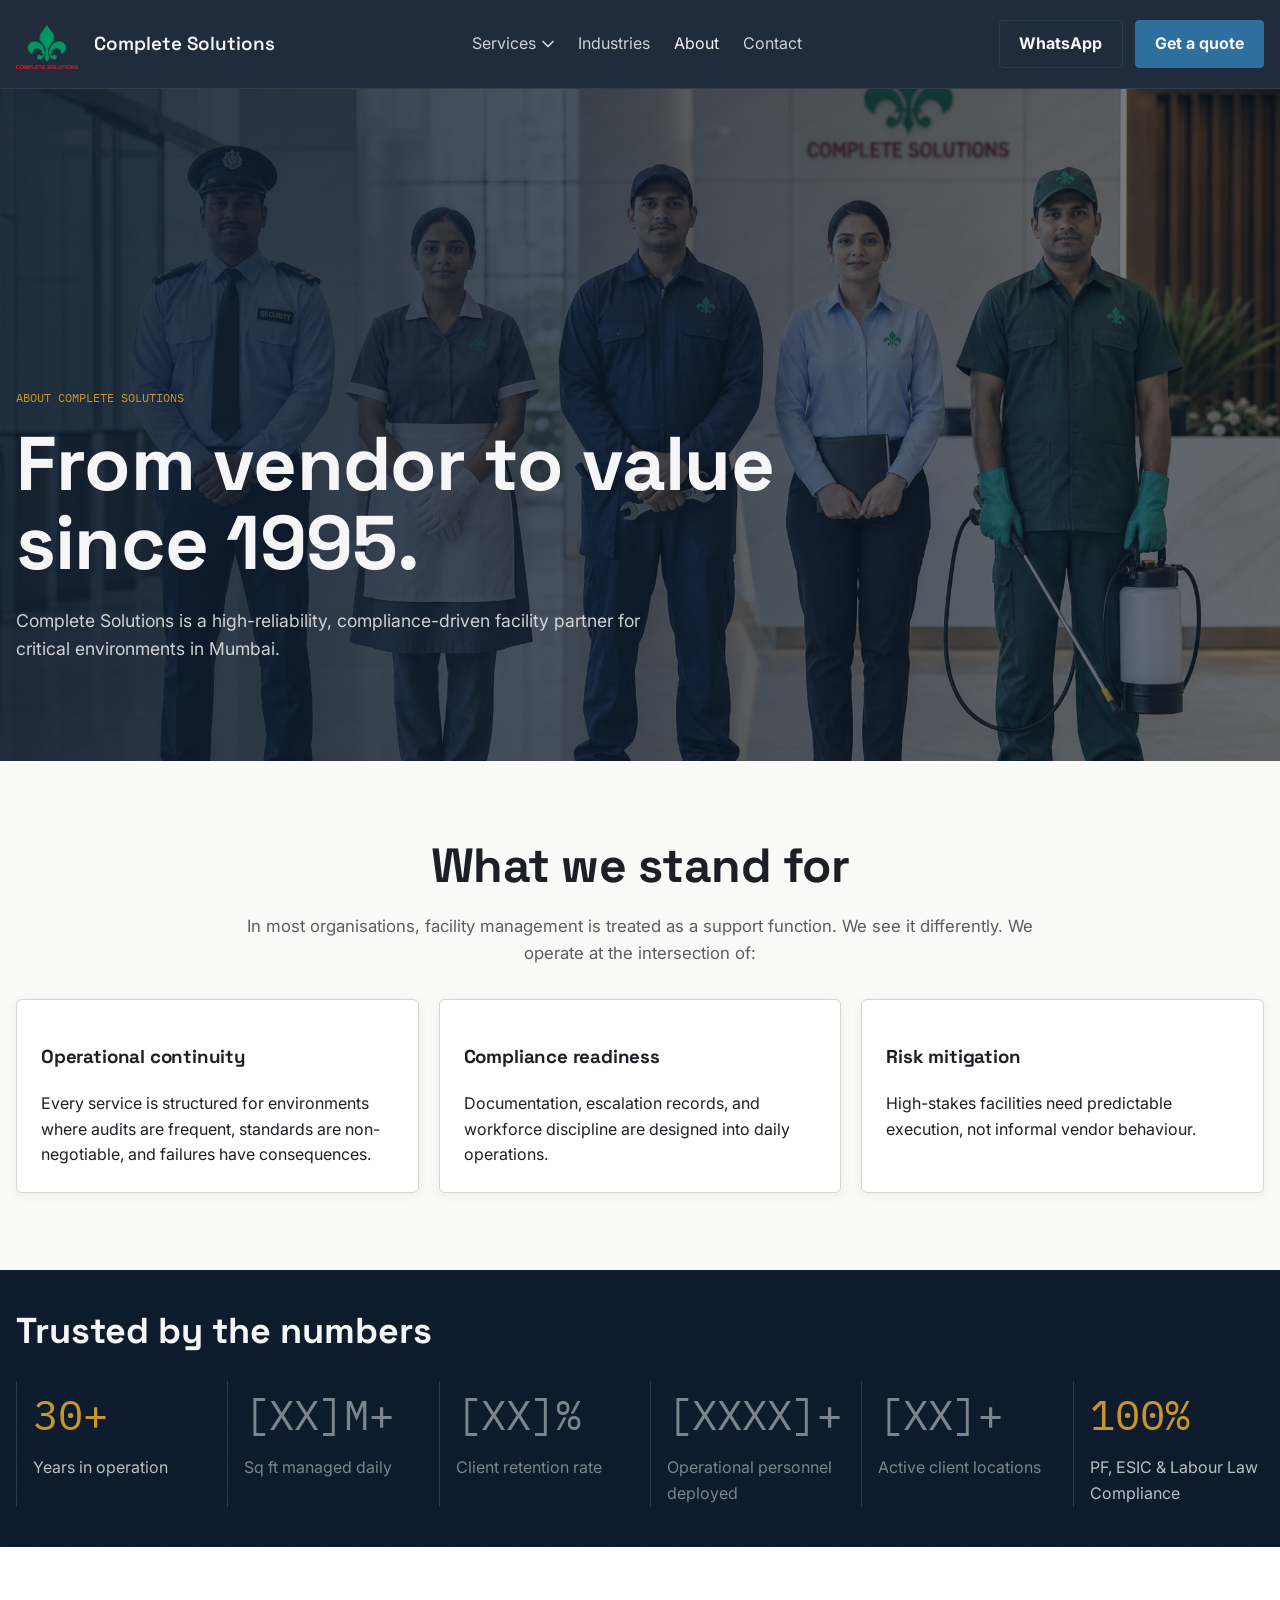
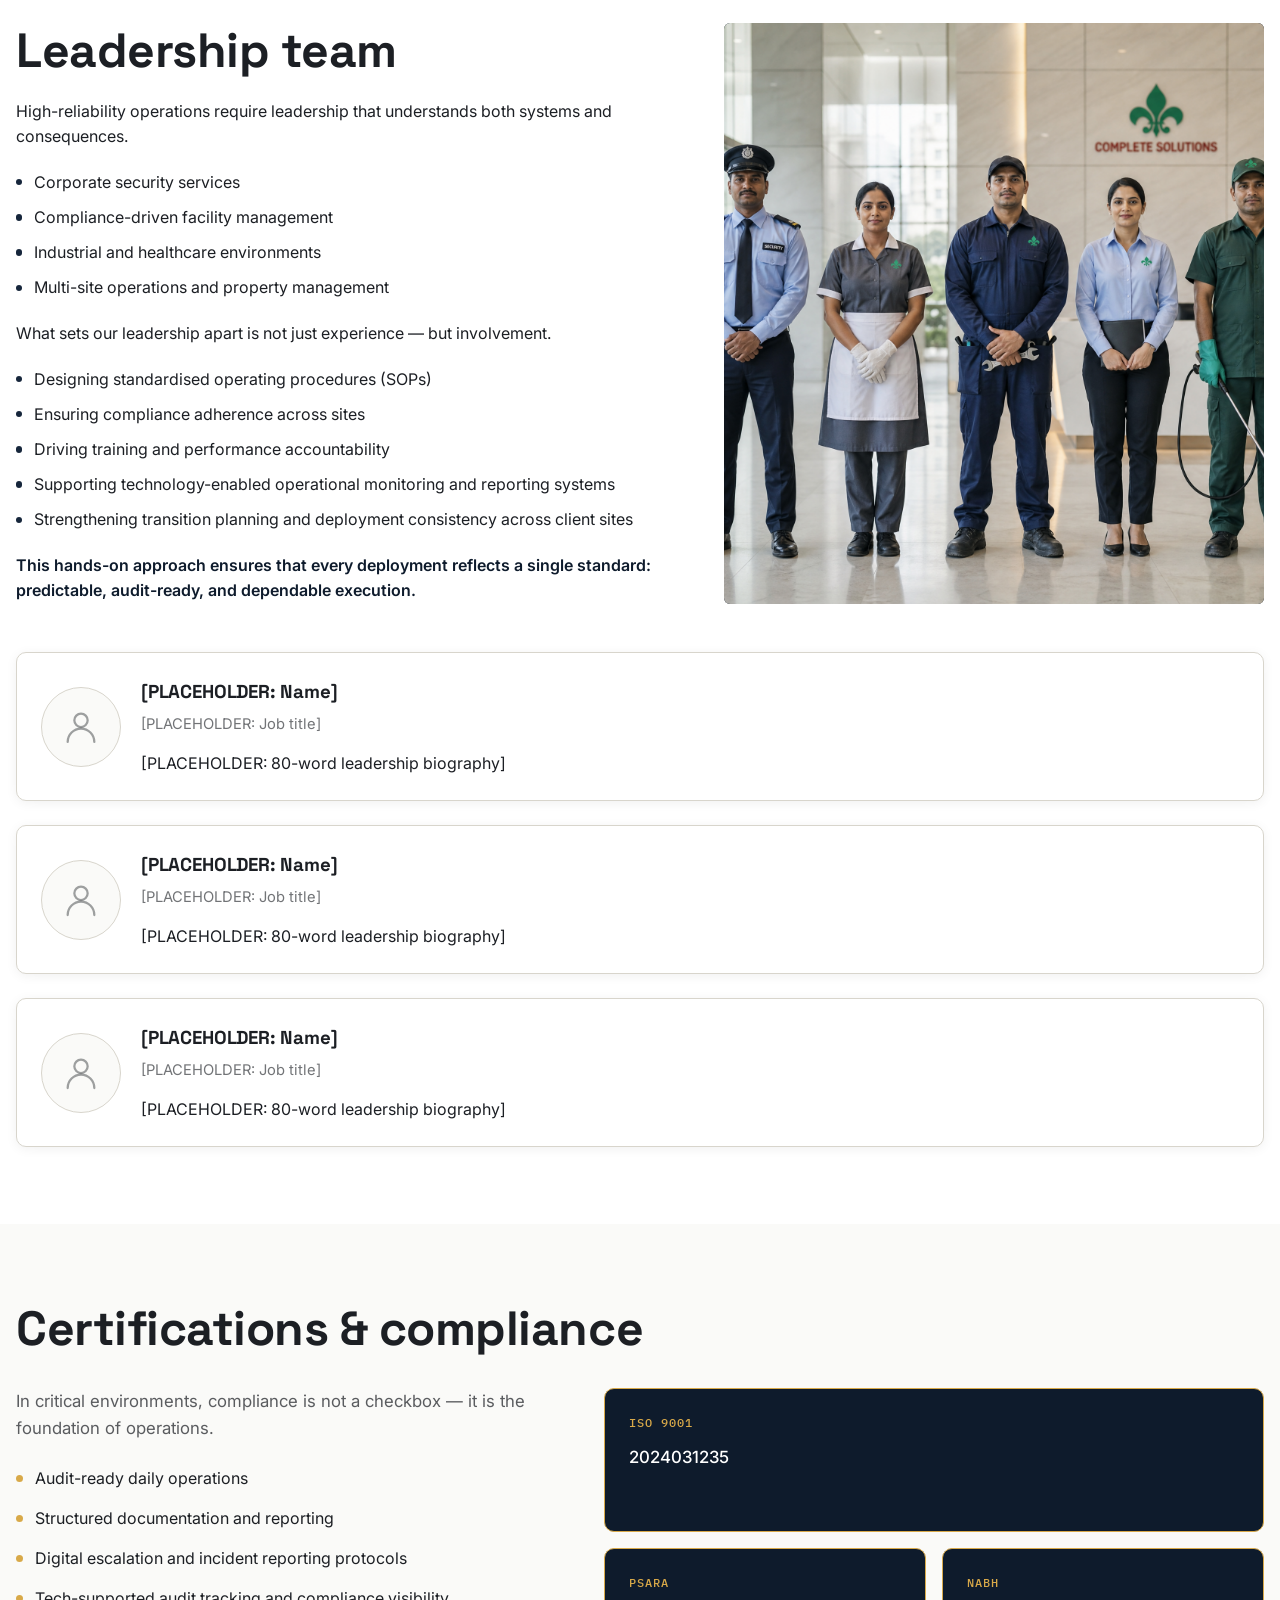
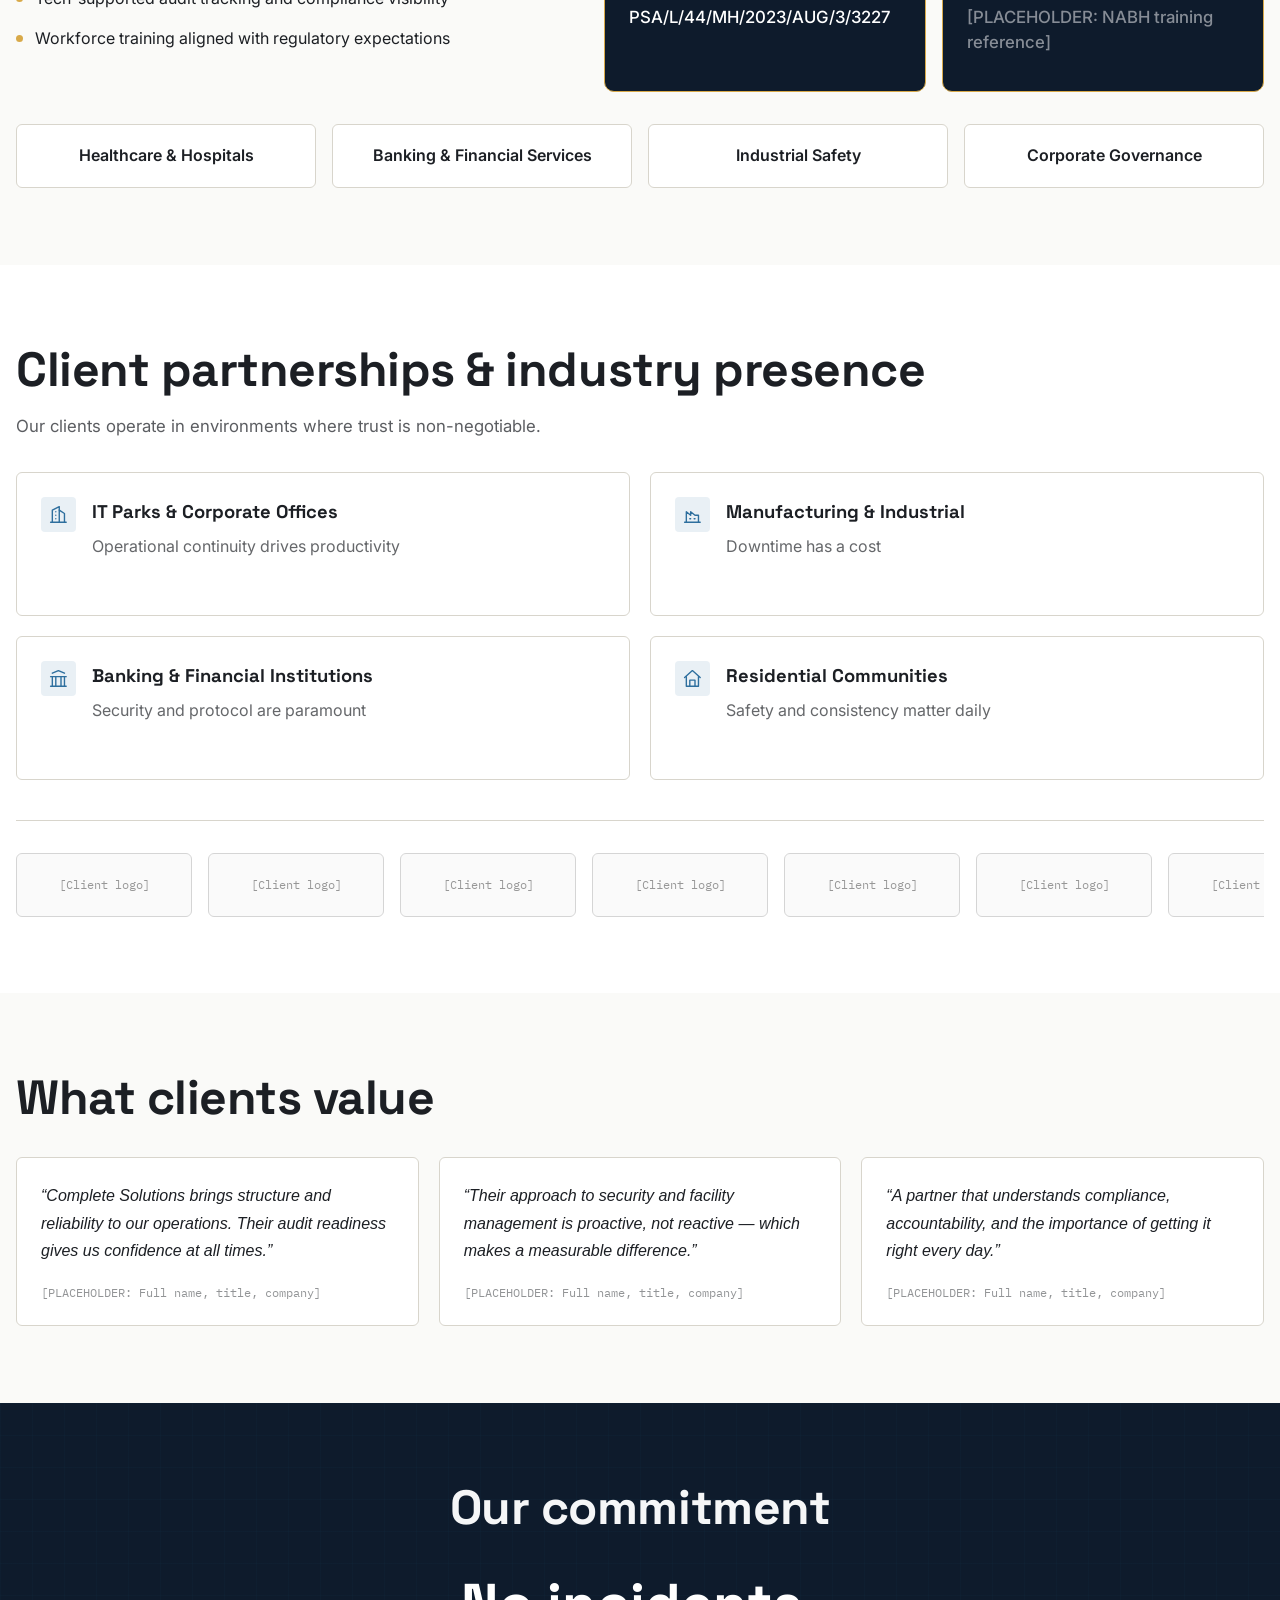
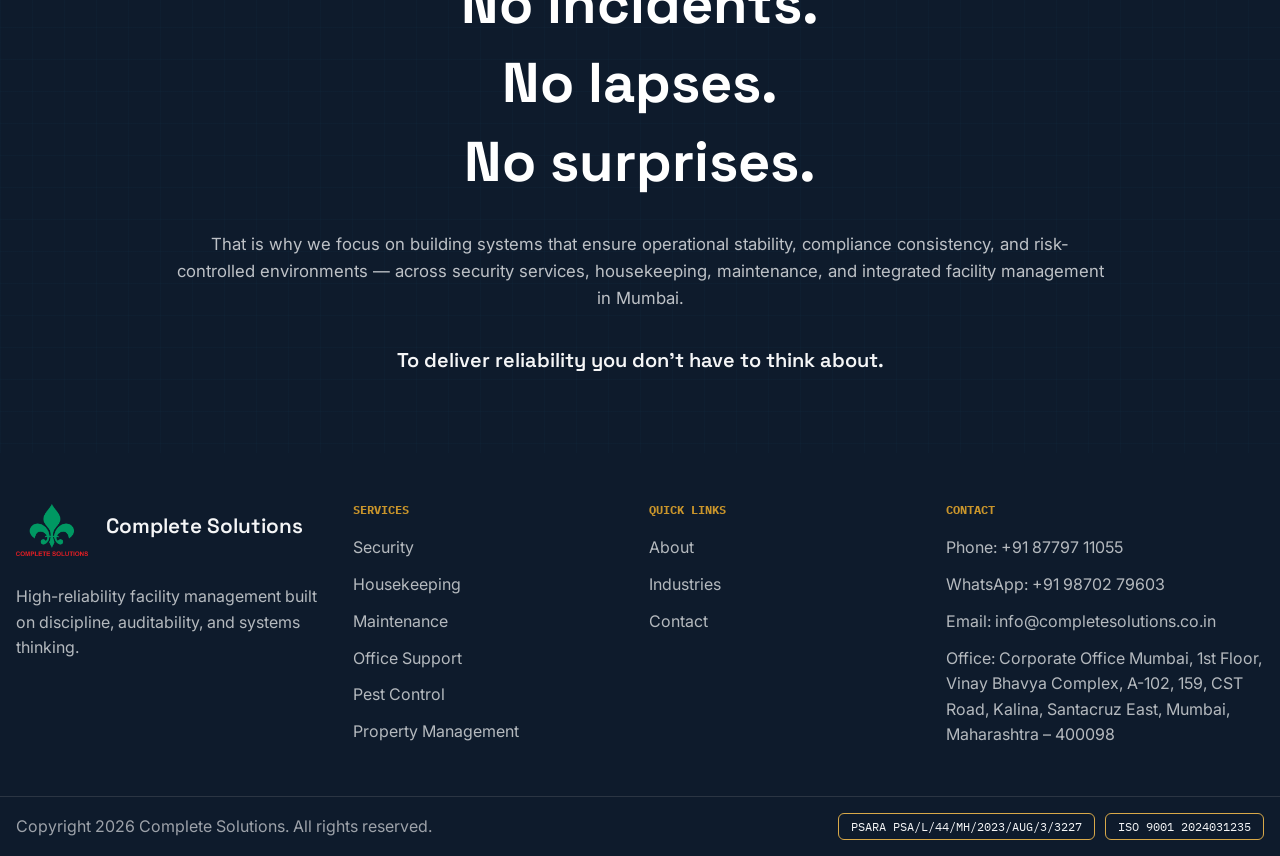
==== commit 3b5bbd17: "Add files via upload" ====
--- a/about.html
+++ b/about.html
@@ -27,104 +27,155 @@
       </div>
     </section>
 
-    <section class="section section-muted">
-      <div class="container grid grid-3">
-        <article class="card"><h2 class="card-title">Operational continuity</h2><p class="card-copy">Every service is structured for environments where audits are frequent, standards are non-negotiable, and failures have consequences.</p></article>
-        <article class="card"><h2 class="card-title">Compliance readiness</h2><p class="card-copy">Documentation, escalation records, and workforce discipline are designed into daily operations.</p></article>
-        <article class="card"><h2 class="card-title">Risk mitigation</h2><p class="card-copy">High-stakes facilities need predictable execution, not informal vendor behavior.</p></article>
+    <section class="section section-muted about-standards">
+      <div class="container">
+        <h2 class="section-title about-section-title">What we stand for</h2>
+        <p class="about-centered-intro">In most organisations, facility management is treated as a support function. We see it differently. We operate at the intersection of:</p>
+        <div class="grid grid-3 about-pillar-grid">
+          <article class="card"><h3 class="card-title">Operational continuity</h3><p class="card-copy">Every service is structured for environments where audits are frequent, standards are non-negotiable, and failures have consequences.</p></article>
+          <article class="card"><h3 class="card-title">Compliance readiness</h3><p class="card-copy">Documentation, escalation records, and workforce discipline are designed into daily operations.</p></article>
+          <article class="card"><h3 class="card-title">Risk mitigation</h3><p class="card-copy">High-stakes facilities need predictable execution, not informal vendor behaviour.</p></article>
+        </div>
       </div>
     </section>
 
-    <section class="section section-dark stat-bar">
-      <div class="container grid grid-5" data-stats></div>
+    <section class="section section-dark stat-bar about-stats" aria-labelledby="about-stats-title">
+      <div class="container">
+        <h2 class="about-stats__title" id="about-stats-title">Trusted by the numbers</h2>
+        <div class="about-stats-grid">
+          <div class="stat-card"><div class="value">30+</div><div class="label">Years in operation</div></div>
+          <div class="stat-card stat-card--placeholder"><div class="value">[XX]M+</div><div class="label">Sq ft managed daily</div></div>
+          <div class="stat-card stat-card--placeholder"><div class="value">[XX]%</div><div class="label">Client retention rate</div></div>
+          <div class="stat-card stat-card--placeholder"><div class="value">[XXXX]+</div><div class="label">Operational personnel deployed</div></div>
+          <div class="stat-card stat-card--placeholder"><div class="value">[XX]+</div><div class="label">Active client locations</div></div>
+          <div class="stat-card"><div class="value">100%</div><div class="label">PF, ESIC &amp; Labour Law Compliance</div></div>
+        </div>
+      </div>
     </section>
 
     <section class="section section-light section-workforce">
-      <div class="container split split-hero">
-        <figure class="asset">
-          <img src="/assets/images/image-04.png" alt="Uniformed staff lineup">
-          <div class="asset-overlay"></div>
-          <figcaption class="asset-copy">
-            <small>About workforce section</small>
-            <strong>Uniformed staff lineup</strong>
-          </figcaption>
-        </figure>
-        <div>
-          <h2 class="section-title">Leadership team</h2>
-          <div class="grid grid-3" style="margin-top: 2rem;">
-            <article class="card"><h3 class="card-title">[PLACEHOLDER: Name]</h3><p class="card-copy">[PLACEHOLDER: Title and 60-word bio]</p></article>
-            <article class="card"><h3 class="card-title">[PLACEHOLDER: Name]</h3><p class="card-copy">[PLACEHOLDER: Title and 60-word bio]</p></article>
-            <article class="card"><h3 class="card-title">[PLACEHOLDER: Name]</h3><p class="card-copy">[PLACEHOLDER: Title and 60-word bio]</p></article>
+      <div class="container leadership-section">
+        <div class="leadership-philosophy">
+          <div class="leadership-philosophy__copy">
+            <h2 class="section-title about-section-title">Leadership team</h2>
+            <p>High-reliability operations require leadership that understands both systems and consequences.</p>
+            <ul class="leadership-list">
+              <li>Corporate security services</li>
+              <li>Compliance-driven facility management</li>
+              <li>Industrial and healthcare environments</li>
+              <li>Multi-site operations and property management</li>
+            </ul>
+            <p>What sets our leadership apart is not just experience &mdash; but involvement.</p>
+            <ul class="leadership-list">
+              <li>Designing standardised operating procedures (SOPs)</li>
+              <li>Ensuring compliance adherence across sites</li>
+              <li>Driving training and performance accountability</li>
+              <li>Supporting technology-enabled operational monitoring and reporting systems</li>
+              <li>Strengthening transition planning and deployment consistency across client sites</li>
+            </ul>
+            <p class="leadership-philosophy__closing">This hands-on approach ensures that every deployment reflects a single standard: predictable, audit-ready, and dependable execution.</p>
+          </div>
+          <figure class="asset leadership-philosophy__photo">
+            <img src="/assets/images/image-04.png" alt="Uniformed facility staff standing together as a team">
+          </figure>
+        </div>
+        <div class="leadership-grid">
+          <article class="leadership-card">
+            <div class="leadership-card__photo" role="img" aria-label="Leadership portrait coming soon"><svg viewBox="0 0 24 24" aria-hidden="true"><circle cx="12" cy="8" r="4"></circle><path d="M4 21a8 8 0 0 1 16 0"></path></svg></div>
+            <div class="leadership-card__content"><h3 class="card-title">[PLACEHOLDER: Name]</h3><p class="leadership-card__role">[PLACEHOLDER: Job title]</p><p class="leadership-card__bio">[PLACEHOLDER: 80-word leadership biography]</p></div>
+          </article>
+          <article class="leadership-card">
+            <div class="leadership-card__photo" role="img" aria-label="Leadership portrait coming soon"><svg viewBox="0 0 24 24" aria-hidden="true"><circle cx="12" cy="8" r="4"></circle><path d="M4 21a8 8 0 0 1 16 0"></path></svg></div>
+            <div class="leadership-card__content"><h3 class="card-title">[PLACEHOLDER: Name]</h3><p class="leadership-card__role">[PLACEHOLDER: Job title]</p><p class="leadership-card__bio">[PLACEHOLDER: 80-word leadership biography]</p></div>
+          </article>
+          <article class="leadership-card">
+            <div class="leadership-card__photo" role="img" aria-label="Leadership portrait coming soon"><svg viewBox="0 0 24 24" aria-hidden="true"><circle cx="12" cy="8" r="4"></circle><path d="M4 21a8 8 0 0 1 16 0"></path></svg></div>
+            <div class="leadership-card__content"><h3 class="card-title">[PLACEHOLDER: Name]</h3><p class="leadership-card__role">[PLACEHOLDER: Job title]</p><p class="leadership-card__bio">[PLACEHOLDER: 80-word leadership biography]</p></div>
+          </article>
+        </div>
+      </div>
+    </section>
+
+    <section class="section section-muted about-compliance">
+      <div class="container">
+        <h2 class="section-title about-section-title">Certifications &amp; compliance</h2>
+        <div class="about-compliance__layout">
+          <div class="about-compliance__copy">
+            <p class="about-section-intro">In critical environments, compliance is not a checkbox &mdash; it is the foundation of operations.</p>
+            <ul class="about-compliance__list">
+              <li>Audit-ready daily operations</li>
+              <li>Structured documentation and reporting</li>
+              <li>Digital escalation and incident reporting protocols</li>
+              <li>Tech-supported audit tracking and compliance visibility</li>
+              <li>Workforce training aligned with regulatory expectations</li>
+            </ul>
+          </div>
+          <div class="about-certifications-grid">
+            <a class="about-certification-card about-certification-card--wide" href="/licenses.html">
+              <span class="about-certification-card__label">ISO 9001</span>
+              <span class="about-certification-card__value">2024031235</span>
+            </a>
+            <a class="about-certification-card" href="/licenses.html">
+              <span class="about-certification-card__label">PSARA</span>
+              <span class="about-certification-card__value">PSA/L/44/MH/2023/AUG/3/3227</span>
+            </a>
+            <div class="about-certification-card">
+              <span class="about-certification-card__label">NABH</span>
+              <span class="about-certification-card__value about-placeholder">[PLACEHOLDER: NABH training reference]</span>
+            </div>
+          </div>
+        </div>
+        <div class="compliance-sectors" aria-label="Compliance environments">
+          <div class="compliance-sector">Healthcare &amp; Hospitals</div>
+          <div class="compliance-sector">Banking &amp; Financial Services</div>
+          <div class="compliance-sector">Industrial Safety</div>
+          <div class="compliance-sector">Corporate Governance</div>
+        </div>
+      </div>
+    </section>
+
+    <section class="section section-light about-partnerships">
+      <div class="container">
+        <h2 class="section-title about-section-title">Client partnerships &amp; industry presence</h2>
+        <p class="about-section-intro">Our clients operate in environments where trust is non-negotiable.</p>
+        <div class="about-industry-grid">
+          <article class="about-industry-tile"><div class="icon-chip"><svg viewBox="0 0 24 24" aria-hidden="true"><path d="M3 21h18"></path><path d="M5 21V7l8-4v18"></path><path d="M19 21V11l-6-4"></path><path d="M9 9h.01M9 13h.01M9 17h.01"></path></svg></div><div><h3>IT Parks &amp; Corporate Offices</h3><p>Operational continuity drives productivity</p></div></article>
+          <article class="about-industry-tile"><div class="icon-chip"><svg viewBox="0 0 24 24" aria-hidden="true"><path d="M3 21h18"></path><path d="M5 21V9l5 4V9l5 4h4v8"></path><path d="M9 17h1M14 17h1"></path></svg></div><div><h3>Manufacturing &amp; Industrial</h3><p>Downtime has a cost</p></div></article>
+          <article class="about-industry-tile"><div class="icon-chip"><svg viewBox="0 0 24 24" aria-hidden="true"><path d="M3 21h18M3 10h18M5 6l7-3 7 3M5 10v11M9 10v11M15 10v11M19 10v11"></path></svg></div><div><h3>Banking &amp; Financial Institutions</h3><p>Security and protocol are paramount</p></div></article>
+          <article class="about-industry-tile"><div class="icon-chip"><svg viewBox="0 0 24 24" aria-hidden="true"><path d="M3 11l9-8 9 8"></path><path d="M5 10v11h14V10"></path><path d="M9 21v-7h6v7"></path></svg></div><div><h3>Residential Communities</h3><p>Safety and consistency matter daily</p></div></article>
+        </div>
+        <div class="about-client-carousel">
+          <div class="marquee" aria-label="Client logos">
+            <div class="marquee-track">
+              <div class="logo-tile">[Client logo]</div><div class="logo-tile">[Client logo]</div><div class="logo-tile">[Client logo]</div><div class="logo-tile">[Client logo]</div><div class="logo-tile">[Client logo]</div><div class="logo-tile">[Client logo]</div>
+              <div class="logo-tile">[Client logo]</div><div class="logo-tile">[Client logo]</div><div class="logo-tile">[Client logo]</div><div class="logo-tile">[Client logo]</div><div class="logo-tile">[Client logo]</div><div class="logo-tile">[Client logo]</div>
+            </div>
           </div>
         </div>
       </div>
     </section>
 
-    <section class="section section-muted section-compliance">
-      <div class="container split split-hero">
-        <div>
-          <div class="eyebrow" style="color: var(--steel-blue);">Certifications</div>
-          <h2 class="section-title">Compliance evidence should look organised before anyone asks for it.</h2>
-          <p class="lead">This section uses the compliance audit desk flat-lay reserved for certification and trust material.</p>
-        </div>
-        <figure class="asset">
-          <img src="/assets/images/image-03.png" alt="Compliance audit desk flat-lay">
-          <div class="asset-overlay"></div>
-          <figcaption class="asset-copy">
-            <small>About certifications and trust strip</small>
-            <strong>Compliance audit desk flat-lay</strong>
-          </figcaption>
-        </figure>
-      </div>
-    </section>
-
-    <section class="section section-light">
+    <section class="section section-muted about-testimonials">
       <div class="container">
-        <div class="marquee">
-          <div class="marquee-track">
-            <div class="logo-tile">[Client logo]</div><div class="logo-tile">[Client logo]</div><div class="logo-tile">[Client logo]</div><div class="logo-tile">[Client logo]</div><div class="logo-tile">[Client logo]</div><div class="logo-tile">[Client logo]</div>
-            <div class="logo-tile">[Client logo]</div><div class="logo-tile">[Client logo]</div><div class="logo-tile">[Client logo]</div><div class="logo-tile">[Client logo]</div><div class="logo-tile">[Client logo]</div><div class="logo-tile">[Client logo]</div>
-          </div>
-        </div>
-        <div class="split split-hero section-compliance" style="margin-top: 1.5rem;">
-          <figure class="asset">
-            <img src="/assets/images/image-03.png" alt="Compliance audit desk flat-lay">
-            <div class="asset-overlay"></div>
-            <figcaption class="asset-copy">
-              <small>Trust strip image</small>
-              <strong>Compliance audit desk flat-lay</strong>
-            </figcaption>
-          </figure>
-          <div class="section-dark card-dark" style="padding: 1rem; display: grid; gap: 1rem; grid-template-columns: repeat(3, minmax(0, 1fr));">
-            <div class="card-dark"><div class="eyebrow">PSARA</div><p class="dark-copy">PSA/L/44/MH/2023/AUG/3/3227</p></div>
-            <div class="card-dark"><div class="eyebrow">ISO 9001</div><p class="dark-copy">2024031235</p></div>
-            <div class="card-dark"><div class="eyebrow">NABH</div><p class="dark-copy">[PLACEHOLDER: NABH training reference]</p></div>
-          </div>
+        <h2 class="section-title about-section-title">What clients value</h2>
+        <div class="grid grid-3 about-testimonials__grid">
+          <blockquote class="about-testimonial-card"><p>&ldquo;Complete Solutions brings structure and reliability to our operations. Their audit readiness gives us confidence at all times.&rdquo;</p><footer>[PLACEHOLDER: Full name, title, company]</footer></blockquote>
+          <blockquote class="about-testimonial-card"><p>&ldquo;Their approach to security and facility management is proactive, not reactive &mdash; which makes a measurable difference.&rdquo;</p><footer>[PLACEHOLDER: Full name, title, company]</footer></blockquote>
+          <blockquote class="about-testimonial-card"><p>&ldquo;A partner that understands compliance, accountability, and the importance of getting it right every day.&rdquo;</p><footer>[PLACEHOLDER: Full name, title, company]</footer></blockquote>
         </div>
       </div>
     </section>
 
-    <section class="section section-muted">
-      <div class="container">
-        <h2 class="section-title">What clients value.</h2>
-        <div class="grid grid-3" style="margin-top: 2rem;">
-          <blockquote class="card"><p>“Complete Solutions brings structure and reliability to our operations.”</p><footer class="used-in">[PLACEHOLDER: Full name, title, company]</footer></blockquote>
-          <blockquote class="card"><p>“Their approach is proactive, not reactive.”</p><footer class="used-in">[PLACEHOLDER: Full name, title, company]</footer></blockquote>
-          <blockquote class="card"><p>“A partner that understands compliance and accountability.”</p><footer class="used-in">[PLACEHOLDER: Full name, title, company]</footer></blockquote>
+    <section class="section section-dark about-commitment">
+      <div class="container about-commitment__inner">
+        <h2 class="section-title">Our commitment</h2>
+        <div class="about-commitment__statements" aria-label="Our operating standard">
+          <strong>No incidents.</strong>
+          <strong>No lapses.</strong>
+          <strong>No surprises.</strong>
         </div>
-      </div>
-    </section>
-
-    <section class="section section-dark">
-      <div class="container split">
-        <div>
-          <div class="eyebrow">Commitment</div>
-          <h2 class="section-title">Reliability you do not have to think about.</h2>
-        </div>
-        <div class="btn-row">
-          <a class="btn btn-assessment" href="/contact.html#assessment">Request an assessment</a>
-          <a class="btn btn-quote" href="/contact.html#quote">Request a site-specific quote</a>
-        </div>
+        <p>That is why we focus on building systems that ensure operational stability, compliance consistency, and risk-controlled environments &mdash; across security services, housekeeping, maintenance, and integrated facility management in Mumbai.</p>
+        <p class="about-commitment__signoff">To deliver reliability you don&rsquo;t have to think about.</p>
       </div>
     </section>
 
--- a/style.css
+++ b/style.css
@@ -129,7 +129,7 @@
   align-items: center;
   justify-content: space-between;
   gap: 1rem;
-  min-height: 5rem;
+  min-height: 5.5rem;
 }
 
 .header-inner > *,
@@ -137,14 +137,15 @@
 .grid > *,
 .footer-main > *,
 .contact-grid > *,
-.map-and-forms > * {
+.map-and-forms > *,
+.industry-feature > * {
   min-width: 0;
 }
 
 .brand {
   display: flex;
   align-items: center;
-  gap: 0.85rem;
+  gap: 1rem;
   color: var(--text-light);
   min-width: 0;
   flex: 0 1 auto;
@@ -153,9 +154,9 @@
 .brand-mark {
   display: grid;
   place-items: center;
-  width: 3.15rem;
-  height: 2.3rem;
-  padding: 0.15rem 0;
+  width: 3.85rem;
+  height: 2.8rem;
+  padding: 0.2rem 0;
   flex: 0 0 auto;
 }
 
@@ -168,7 +169,7 @@
 .brand-name {
   font-family: "Space Grotesk", Arial, sans-serif;
   font-weight: 600;
-  font-size: 1.1rem;
+  font-size: 1.18rem;
   white-space: nowrap;
 }
 
@@ -183,12 +184,37 @@
 }
 
 .nav a:hover,
-.nav a.is-active {
+.nav a.is-active,
+.nav-services__trigger:hover {
   color: var(--text-light);
 }
 
 .nav-services {
   position: relative;
+}
+
+.nav-services__trigger {
+  display: inline-flex;
+  gap: 6px;
+  padding: 0;
+  align-items: center;
+  border: 0;
+  background: transparent;
+  color: inherit;
+  font: inherit;
+  cursor: pointer;
+}
+
+.nav-chevron {
+  width: 12px;
+  height: 8px;
+  fill: none;
+  stroke: currentColor;
+  stroke-width: 1.7;
+  stroke-linecap: round;
+  stroke-linejoin: round;
+  transition: transform 200ms ease;
+  pointer-events: none;
 }
 
 .nav-dropdown {
@@ -203,14 +229,19 @@
   opacity: 0;
   visibility: hidden;
   transform: translateY(6px);
-  transition: 0.2s ease;
-}
-
-.nav-services:hover .nav-dropdown,
-.nav-services:focus-within .nav-dropdown {
+  transition: opacity 200ms ease 100ms, transform 200ms ease 100ms, visibility 0s linear 300ms;
+}
+
+.nav-services.is-open .nav-dropdown {
   opacity: 1;
   visibility: visible;
   transform: translateY(0);
+  transition-delay: 0s;
+}
+
+.nav-services.is-open .nav-chevron,
+.mobile-menu__services.is-open .nav-chevron {
+  transform: rotate(180deg);
 }
 
 .nav-dropdown a {
@@ -221,6 +252,19 @@
 
 .nav-dropdown a:hover {
   background: var(--navy-700);
+}
+
+@media (min-width: 768px) {
+  .nav-services:hover .nav-dropdown {
+    opacity: 1;
+    visibility: visible;
+    transform: translateY(0);
+    transition-delay: 0s;
+  }
+
+  .nav-services:hover .nav-chevron {
+    transform: rotate(180deg);
+  }
 }
 
 .header-actions {
@@ -232,12 +276,30 @@
 
 .mobile-toggle {
   display: none;
+  position: relative;
+  z-index: 3;
   border: 1px solid var(--border-dark);
   background: transparent;
   color: var(--text-light);
   border-radius: 4px;
   width: 2.8rem;
   height: 2.8rem;
+  padding: 0.7rem;
+  cursor: pointer;
+}
+
+.mobile-toggle span {
+  display: block;
+  width: 24px;
+  height: 2px;
+  background: currentColor;
+  transform-origin: center;
+  transition: transform 280ms ease, opacity 180ms ease;
+}
+
+.mobile-menu,
+.mobile-menu-backdrop {
+  display: none;
 }
 
 .btn-row {
@@ -436,6 +498,31 @@
   height: 1.25rem;
 }
 
+.contact-card {
+  display: flex;
+  flex-direction: column;
+  align-items: flex-start;
+  gap: 0.85rem;
+}
+
+.contact-card__heading {
+  display: flex;
+  align-items: center;
+  gap: 0.75rem;
+}
+
+.contact-card__icon-image {
+  width: 1.4rem;
+  height: 1.4rem;
+  object-fit: contain;
+  flex: 0 0 auto;
+}
+
+.contact-card .card-title,
+.contact-card .card-copy {
+  margin: 0;
+}
+
 .feature-card .icon-chip,
 .industry-card .icon-chip {
   margin-bottom: 1rem;
@@ -455,7 +542,7 @@
   margin: 0.75rem 0 0;
 }
 
-/* Static equivalent of the Next.js shared ServicePageTemplate. */
+/* Shared service page template. */
 .service-credibility-section,
 .service-systems-section,
 .service-subservices-section,
@@ -533,21 +620,6 @@
   border: 1px solid var(--border);
   background: #fff;
   color: var(--text-dark);
-}
-
-.service-intro-media .asset-overlay {
-  background: linear-gradient(180deg, rgba(14, 27, 44, 0.06), rgba(14, 27, 44, 0.54));
-}
-
-.service-intro-media .asset-copy {
-  padding: 24px;
-}
-
-.service-intro-media .asset-copy strong {
-  max-width: 352px;
-  margin-top: 0;
-  font-size: 24px;
-  line-height: 32px;
 }
 
 .service-feature-grid {
@@ -824,33 +896,379 @@
   object-fit: cover;
 }
 
-.asset-overlay {
-  position: absolute;
-  inset: 0;
-  background: linear-gradient(180deg, rgba(14, 27, 44, 0.12), rgba(14, 27, 44, 0.72));
-}
-
-.asset-copy {
-  position: absolute;
-  inset: auto 0 0 0;
-  padding: 1.25rem;
+.leadership-philosophy {
+  display: grid;
+  grid-template-columns: minmax(0, 1.1fr) minmax(0, 0.9fr);
+  gap: 3rem;
+  align-items: stretch;
+}
+
+.leadership-philosophy__copy > p {
+  margin: 1.25rem 0 0;
+  color: var(--text-dark);
+}
+
+.leadership-list {
+  display: grid;
+  gap: 0.6rem;
+  margin: 1.25rem 0 0;
+  padding: 0;
+  color: var(--text-dark);
+  list-style: none;
+}
+
+.leadership-list li {
+  display: flex;
+  gap: 0.7rem;
+  align-items: flex-start;
+}
+
+.leadership-list li::before {
+  content: "";
+  width: 0.4rem;
+  height: 0.4rem;
+  margin-top: 0.58rem;
+  border-radius: 50%;
+  background: var(--navy-700);
+  flex: 0 0 auto;
+}
+
+.leadership-philosophy__copy .leadership-philosophy__closing {
+  color: var(--navy-900);
+  font-weight: 600;
+}
+
+.section-workforce .asset.leadership-philosophy__photo {
+  min-height: 100%;
+  margin: 0;
+  aspect-ratio: auto;
+}
+
+.leadership-philosophy__photo img {
+  object-position: top center;
+}
+
+.leadership-grid {
+  display: grid;
+  grid-template-columns: 1fr;
+  gap: 1.5rem;
+  margin-top: 3rem;
+}
+
+.leadership-card {
+  display: flex;
+  gap: 1.25rem;
+  align-items: center;
+  overflow: hidden;
+  padding: 1.5rem;
+  border: 1px solid var(--border);
+  border-radius: 10px;
+  background: #fff;
+  box-shadow: var(--shadow-card);
+}
+
+.leadership-card__photo {
+  display: grid;
+  place-items: center;
+  width: 5rem;
+  height: 5rem;
+  border: 1px solid var(--border);
+  border-radius: 50%;
+  background: var(--bg-light);
+  color: rgba(28, 31, 36, 0.42);
+  flex: 0 0 5rem;
+}
+
+.leadership-card__photo svg {
+  width: 2.5rem;
+  height: 2.5rem;
+  fill: none;
+  stroke: currentColor;
+  stroke-width: 1.35;
+  stroke-linecap: round;
+  stroke-linejoin: round;
+}
+
+.leadership-card__content {
+  min-width: 0;
+}
+
+.leadership-card .card-title {
+  margin: 0;
+  font-weight: 700;
+}
+
+.leadership-card__role {
+  margin: 0.35rem 0 0;
+  color: rgba(28, 31, 36, 0.62);
+  font-size: 0.92rem;
+}
+
+.leadership-card__bio {
+  margin: 0.85rem 0 0;
+  color: var(--text-dark);
+  line-height: 1.65;
+}
+
+.about-section-title {
+  margin-top: 0;
+}
+
+.about-section-intro {
+  max-width: 58rem;
+  margin: 1rem 0 0;
+  color: rgba(28, 31, 36, 0.72);
+  font-size: 1.05rem;
+}
+
+.about-centered-intro {
+  max-width: 52rem;
+  margin: 1.25rem auto 0;
+  color: rgba(28, 31, 36, 0.72);
+  font-size: 1.05rem;
+  text-align: center;
+}
+
+.about-standards .about-section-title {
+  text-align: center;
+}
+
+.about-pillar-grid {
+  margin-top: 2rem;
+}
+
+.about-stats {
+  padding: 2.5rem 0;
+}
+
+.about-stats__title {
+  margin: 0 0 1.75rem;
+  color: var(--text-light);
+  font-family: "Space Grotesk", Arial, sans-serif;
+  font-size: clamp(1.6rem, 3vw, 2.25rem);
+  line-height: 1.2;
+}
+
+.about-stats-grid {
+  display: grid;
+  grid-template-columns: repeat(6, minmax(0, 1fr));
+  gap: 1.25rem;
+}
+
+.about-stats .stat-card--placeholder .value,
+.about-stats .stat-card--placeholder .label {
+  color: rgba(245, 246, 247, 0.48);
+}
+
+.about-compliance__layout {
+  display: grid;
+  grid-template-columns: minmax(0, 0.9fr) minmax(0, 1.1fr);
+  gap: 3rem;
+  align-items: stretch;
+  margin-top: 2rem;
+}
+
+.about-compliance__copy {
+  padding-right: 1rem;
+}
+
+.about-compliance__copy .about-section-intro {
+  margin-top: 0;
+}
+
+.about-compliance__list {
+  display: grid;
+  gap: 0.9rem;
+  margin: 1.5rem 0 0;
+  padding: 0;
+  list-style: none;
+}
+
+.about-compliance__list li {
+  display: flex;
+  gap: 0.75rem;
+  align-items: flex-start;
+}
+
+.about-compliance__list li::before {
+  content: "";
+  width: 0.45rem;
+  height: 0.45rem;
+  margin-top: 0.55rem;
+  border-radius: 50%;
+  background: #d8a949;
+  flex: 0 0 auto;
+}
+
+.about-certifications-grid {
+  display: grid;
+  grid-template-columns: 1fr 1fr;
+  gap: 1rem;
+}
+
+.about-certification-card {
+  display: flex;
+  min-width: 0;
+  min-height: 9rem;
+  padding: 1.5rem;
+  flex-direction: column;
+  justify-content: flex-start;
+  border: 1px solid #d8a949;
+  border-radius: 10px;
+  background: var(--navy-900);
+}
+
+.about-certification-card--wide {
+  grid-column: 1 / -1;
+}
+
+.about-certification-card__label {
+  color: #d8a949;
+  font-family: "IBM Plex Mono", monospace;
+  font-size: 0.78rem;
+  font-weight: 500;
+  letter-spacing: 0.08em;
+  text-transform: uppercase;
+}
+
+.about-certification-card__value {
+  margin-top: 0.75rem;
   color: #fff;
-}
-
-.asset-copy small {
-  display: block;
+  font-size: 1.05rem;
+  font-weight: 500;
+  line-height: 1.5;
+  overflow-wrap: anywhere;
+}
+
+a.about-certification-card:hover,
+a.about-certification-card:focus-visible {
+  background: var(--navy-700);
+}
+
+.about-placeholder {
+  color: rgba(245, 246, 247, 0.52);
+}
+
+.compliance-sectors {
+  display: grid;
+  grid-template-columns: repeat(4, minmax(0, 1fr));
+  gap: 1rem;
+  margin-top: 2rem;
+}
+
+.compliance-sector {
+  display: flex;
+  min-height: 4rem;
+  padding: 0.85rem 1rem;
+  align-items: center;
+  justify-content: center;
+  border: 1px solid var(--border);
+  border-radius: 6px;
+  background: #fff;
+  font-weight: 600;
+  text-align: center;
+}
+
+.about-industry-grid {
+  display: grid;
+  grid-template-columns: repeat(2, minmax(0, 1fr));
+  gap: 1.25rem;
+  margin-top: 2rem;
+}
+
+.about-industry-tile {
+  display: flex;
+  gap: 1rem;
+  min-height: 9rem;
+  padding: 1.5rem;
+  align-items: flex-start;
+  border: 1px solid var(--border);
+  border-radius: 6px;
+  background: #fff;
+}
+
+.about-industry-tile .icon-chip {
+  margin: 0;
+  flex: 0 0 auto;
+}
+
+.about-industry-tile h3 {
+  margin: 0;
+  font-family: "Space Grotesk", Arial, sans-serif;
+  font-size: 1.15rem;
+}
+
+.about-industry-tile p {
+  margin: 0.5rem 0 0;
+  color: rgba(28, 31, 36, 0.68);
+}
+
+.about-client-carousel {
+  margin-top: 2.5rem;
+  padding-top: 2rem;
+  border-top: 1px solid var(--border);
+}
+
+.about-testimonials__grid {
+  margin-top: 2rem;
+}
+
+.about-testimonial-card {
+  margin: 0;
+  padding: 1.5rem;
+  border: 1px solid var(--border);
+  border-radius: 6px;
+  background: #fff;
+}
+
+.about-testimonial-card p {
+  margin: 0;
+  font-style: italic;
+  line-height: 1.7;
+}
+
+.about-testimonial-card footer {
+  margin-top: 1.25rem;
+  color: rgba(28, 31, 36, 0.48);
   font-family: "IBM Plex Mono", monospace;
-  font-size: 0.68rem;
-  text-transform: uppercase;
-  opacity: 0.82;
-}
-
-.asset-copy strong {
-  display: block;
-  margin-top: 0.45rem;
+  font-size: 0.72rem;
+  line-height: 1.5;
+}
+
+.about-commitment__inner {
+  max-width: 58rem;
+  text-align: center;
+}
+
+.about-commitment__inner .section-title {
+  margin-top: 0;
+}
+
+.about-commitment__statements {
+  display: grid;
+  gap: 1.25rem;
+  margin: 2.5rem 0;
+}
+
+.about-commitment__statements strong {
+  color: #fff;
+  font-family: "Space Grotesk", Arial, sans-serif;
+  font-size: clamp(2rem, 5vw, 3.5rem);
+  line-height: 1.05;
+}
+
+.about-commitment__inner > p {
+  margin: 0 auto;
+  color: rgba(245, 246, 247, 0.76);
+  font-size: 1.05rem;
+}
+
+.about-commitment__inner .about-commitment__signoff {
+  margin-top: 2rem;
+  color: var(--text-light);
   font-family: "Space Grotesk", Arial, sans-serif;
   font-size: 1.25rem;
-  line-height: 1.15;
+  font-weight: 600;
 }
 
 .service-card ul,
@@ -912,6 +1330,14 @@
 
 .quote-block {
   font-size: 1.12rem;
+}
+
+.industry-feature {
+  display: grid;
+  gap: 1.5rem;
+  border-top: 1px solid var(--border);
+  padding: 2.5rem 0;
+  grid-template-columns: 0.72fr 1.28fr;
 }
 
 .industry-row {
@@ -996,10 +1422,6 @@
   grid-template-areas: "media content";
 }
 
-.industry-row__media .asset-copy strong {
-  margin-top: 0;
-}
-
 @media (max-width: 820px) {
   .industry-row {
     grid-template-columns: 1fr;
@@ -1094,20 +1516,6 @@
   color: var(--text-dark);
 }
 
-.section-tech .asset-overlay {
-  background: linear-gradient(180deg, rgba(14, 27, 44, 0.06), rgba(14, 27, 44, 0.54));
-}
-
-.section-tech .asset-copy small {
-  font-size: 0.6875rem;
-  opacity: 0.76;
-}
-
-.section-tech .asset-copy strong {
-  margin-top: 0.5rem;
-  font-size: 1.125rem;
-}
-
 @media (min-width: 768px) {
   .section-tech__inner {
     grid-template-columns: minmax(0, 1.15fr) minmax(0, 0.85fr);
@@ -1133,7 +1541,8 @@
   aspect-ratio: 4 / 3;
 }
 
-.industry-card .asset {
+.industry-card .asset,
+.industry-feature .asset {
   aspect-ratio: 16 / 9;
 }
 
@@ -1312,94 +1721,101 @@
   display: block;
 }
 
-.certifications-showcase__overlay {
-  position: absolute;
-  inset: 0;
-  background: linear-gradient(180deg, rgba(14, 27, 44, 0.06), rgba(14, 27, 44, 0.54));
-  pointer-events: none;
-}
-
-.certifications-showcase__copy {
-  position: relative;
-  z-index: 1;
-  display: flex;
-  height: 100%;
-  flex-direction: column;
-  justify-content: flex-end;
-  gap: 8px;
-  padding: 20px;
-  color: #fff;
-}
-
-.certifications-showcase__copy small {
-  display: block;
-  font-family: "IBM Plex Mono", monospace;
-  letter-spacing: 0;
-  color: rgba(255, 255, 255, 0.76);
-  font-size: 11px;
-  line-height: 1.5;
-  text-transform: uppercase;
-}
-
-.certifications-showcase__copy strong {
-  display: block;
-  max-width: 22rem;
-  font-family: "Space Grotesk", Arial, sans-serif;
-  font-size: 18px;
-  font-weight: 600;
-  line-height: 1.4;
-}
-
 .certifications-showcase__cards {
   display: grid;
-  grid-template-columns: repeat(3, 1fr);
+  grid-template-columns: 1fr 1fr;
   gap: 12px;
   align-items: stretch;
   padding: 16px;
   background: var(--navy-900);
 }
 
+.certifications-card--wide {
+  grid-column: 1 / -1;
+}
+
 .certifications-card {
+  display: grid;
+  grid-template-columns: 1fr 1fr;
   min-width: 0;
+  overflow: hidden;
   border: 1px solid rgba(201, 149, 43, 0.55);
   border-radius: 6px;
-  padding: 12px 16px;
+  padding: 0;
+  background: var(--navy-900);
+  color: var(--text-light);
+}
+
+.certifications-card__half {
+  display: flex;
+  min-width: 0;
+  padding: 24px;
+  flex-direction: column;
+  justify-content: center;
+}
+
+.certifications-card__summary {
+  border-right: 1px solid #d8a949;
+}
+
+.certifications-card__summary strong {
+  color: #fff;
+  font-family: "Space Grotesk", Arial, sans-serif;
+  font-size: clamp(1.35rem, 2vw, 1.6rem);
+  font-weight: 700;
+  line-height: 1.2;
+}
+
+.certifications-card__summary span {
+  margin-top: 0.6rem;
+  color: rgba(255, 255, 255, 0.5);
+  font-size: 13px;
+  font-weight: 400;
+  line-height: 1.5;
 }
 
 .certifications-card__label {
-  display: block;
-  margin: 0;
-  color: var(--gold);
+  color: #d8a949;
   font-family: "IBM Plex Mono", monospace;
-  letter-spacing: 0;
-  font-size: 12px;
-  line-height: 16px;
+  font-size: 11px;
+  font-weight: 700;
+  letter-spacing: 0.1em;
+  line-height: 1.4;
   text-transform: uppercase;
 }
 
 .certifications-card__value {
-  margin: 4px 0 0;
-  color: rgba(245, 246, 247, 0.72);
-  font-size: 14px;
-  line-height: 20px;
-}
-
-.certifications-card__link {
-  color: inherit;
+  margin-top: 0.65rem;
+  color: #fff;
+  font-family: "IBM Plex Mono", monospace;
+  font-size: clamp(1.25rem, 2.2vw, 1.75rem);
+  font-weight: 700;
+  line-height: 1.25;
   overflow-wrap: anywhere;
-  text-decoration: underline;
-  text-decoration-color: rgba(201, 149, 43, 0.65);
-  text-decoration-thickness: 1px;
-  text-underline-offset: 4px;
-  transition: color 160ms ease, text-decoration-color 160ms ease;
-}
-
-.certifications-card__link:hover {
-  color: var(--text-light);
-  text-decoration-color: var(--gold);
-}
-
-.certifications-card__link:focus-visible {
+}
+
+.certifications-card__value--long {
+  font-size: clamp(1rem, 1.55vw, 1.4rem);
+}
+
+.certifications-card__value--placeholder {
+  color: rgba(255, 255, 255, 0.5);
+  font-size: 0.88rem;
+  font-weight: 500;
+}
+
+.certifications-card--link {
+  text-decoration: none;
+  cursor: pointer;
+  transition: box-shadow 180ms ease, border-color 180ms ease;
+}
+
+.certifications-card--link:hover {
+  border-color: #d8a949;
+  box-shadow: inset 0 0 0 999px rgba(216, 169, 73, 0.06);
+}
+
+.certifications-card--link:focus-visible {
   outline: 2px solid var(--gold);
   outline-offset: 4px;
 }
@@ -1574,24 +1990,27 @@
 .map-and-forms {
   display: grid;
   gap: 2rem;
-  grid-template-columns: 0.92fr 1.08fr;
+  grid-template-columns: 1fr;
 }
 
 .map-frame {
   overflow: hidden;
   border: 1px solid var(--border);
-  border-radius: 6px;
+  border-radius: 12px;
 }
 
 .map-frame iframe {
   width: 100%;
-  min-height: 26rem;
+  height: 320px;
+  display: block;
   border: 0;
 }
 
 .forms {
   display: grid;
+  grid-template-columns: repeat(2, minmax(0, 1fr));
   gap: 1.5rem;
+  align-items: start;
 }
 
 .form-card {
@@ -1603,6 +2022,15 @@
 
 .form-card.muted {
   background: var(--bg-light);
+}
+
+.form-eyebrow {
+  margin-bottom: 0.65rem;
+  color: var(--gold);
+  font-family: "IBM Plex Mono", monospace;
+  font-size: 0.75rem;
+  font-weight: 500;
+  text-transform: uppercase;
 }
 
 .form-grid {
@@ -1661,14 +2089,230 @@
 .check-grid {
   display: grid;
   gap: 0.75rem;
-  grid-template-columns: repeat(2, minmax(0, 1fr));
+  grid-template-columns: 1fr;
 }
 
 .check {
   display: flex;
   gap: 0.5rem;
+  align-items: center;
+  font-size: 0.92rem;
+}
+
+.check input {
+  flex: 0 0 auto;
+  margin: 0;
+}
+
+.contact-enquiry {
+  display: grid;
+  gap: 3rem;
+}
+
+.contact-enquiry__layout {
+  display: grid;
+  grid-template-columns: minmax(0, 2fr) minmax(0, 3fr);
+  gap: 0;
+  align-items: start;
+}
+
+.contact-details-list {
+  display: grid;
+}
+
+.contact-detail-row {
+  display: flex;
+  gap: 1rem;
+  padding: 1.5rem 0;
   align-items: flex-start;
-  font-size: 0.92rem;
+  border-bottom: 1px solid var(--border);
+}
+
+.contact-detail-row:first-child {
+  padding-top: 0;
+}
+
+.contact-detail-row:last-child {
+  border-bottom: 0;
+}
+
+.contact-detail-row__icon {
+  display: grid;
+  width: 2.5rem;
+  height: 2.5rem;
+  place-items: center;
+  color: #0f1f3d;
+  flex: 0 0 2.5rem;
+}
+
+.contact-detail-row__icon svg {
+  width: 2rem;
+  height: 2rem;
+  fill: none;
+  stroke: currentColor;
+  stroke-width: 1.6;
+  stroke-linecap: round;
+  stroke-linejoin: round;
+}
+
+.contact-detail-row strong,
+.contact-detail-row span,
+.contact-detail-row a {
+  display: block;
+}
+
+.contact-detail-row strong {
+  color: var(--text-dark);
+  font-family: "Space Grotesk", Arial, sans-serif;
+  font-weight: 600;
+}
+
+.contact-detail-row span,
+.contact-detail-row a {
+  margin-top: 0.35rem;
+  color: rgba(28, 31, 36, 0.68);
+  line-height: 1.65;
+}
+
+.contact-detail-row a:hover,
+.contact-detail-row a:focus-visible {
+  color: var(--steel-blue);
+}
+
+.unified-form-panel {
+  position: relative;
+  width: 100%;
+  max-width: 520px;
+  padding: 40px;
+  justify-self: start;
+  border: 1px solid #2a3f5f;
+  border-radius: 14px;
+  background: #0f1f3d;
+  box-shadow: 0 8px 40px rgba(0, 0, 0, 0.18);
+}
+
+.form-anchor {
+  position: absolute;
+  top: -7rem;
+}
+
+.unified-form-panel__eyebrow {
+  color: #d8a949;
+  font-family: "IBM Plex Mono", monospace;
+  font-size: 11px;
+  font-weight: 700;
+  letter-spacing: 0.12em;
+  text-transform: uppercase;
+}
+
+.unified-form-panel__header h2 {
+  margin: 0.55rem 0 0;
+  color: #fff;
+  font-family: "Space Grotesk", Arial, sans-serif;
+  font-size: clamp(1.75rem, 4vw, 2.35rem);
+  line-height: 1.2;
+}
+
+.unified-form__fields {
+  display: grid;
+  gap: 1.1rem;
+  margin-top: 1.75rem;
+}
+
+.unified-enquiry-form .field label {
+  color: rgba(255, 255, 255, 0.75);
+  font-size: 12px;
+  font-weight: 600;
+}
+
+.unified-enquiry-form .required {
+  color: #d8a949;
+}
+
+.unified-enquiry-form .field input,
+.unified-enquiry-form .field select,
+.unified-enquiry-form .field textarea {
+  width: 100%;
+  min-height: 48px;
+  padding: 13px 16px;
+  border: 1px solid #2a3f5f;
+  border-radius: 8px;
+  background-color: #162840;
+  color: #fff;
+  font-size: 14px;
+}
+
+.unified-enquiry-form .field select {
+  padding-right: 2.75rem;
+  appearance: none;
+}
+
+.select-control {
+  position: relative;
+}
+
+.select-control::after {
+  content: "";
+  position: absolute;
+  top: 50%;
+  right: 1rem;
+  width: 0.5rem;
+  height: 0.5rem;
+  border-right: 2px solid #d8a949;
+  border-bottom: 2px solid #d8a949;
+  transform: translateY(-70%) rotate(45deg);
+  pointer-events: none;
+}
+
+.unified-enquiry-form .field select option {
+  background: #162840;
+  color: #fff;
+}
+
+.unified-enquiry-form .field textarea {
+  min-height: 110px;
+  resize: vertical;
+}
+
+.unified-enquiry-form .field input::placeholder,
+.unified-enquiry-form .field textarea::placeholder {
+  color: rgba(255, 255, 255, 0.3);
+}
+
+.unified-enquiry-form .field input:focus,
+.unified-enquiry-form .field select:focus,
+.unified-enquiry-form .field textarea:focus {
+  outline: 2px solid rgba(216, 169, 73, 0.2);
+  border-color: #d8a949;
+}
+
+.unified-form__submit {
+  width: 100%;
+  min-height: 50px;
+  padding: 0.8rem 1.2rem;
+  border: 1px solid #d8a949;
+  border-radius: 8px;
+  background: #d8a949;
+  color: var(--navy-900);
+  font-weight: 700;
+  cursor: pointer;
+}
+
+.unified-form__submit:hover,
+.unified-form__submit:focus-visible {
+  background: #e4b95d;
+}
+
+.unified-form__feedback {
+  margin: 0;
+}
+
+.unified-enquiry-form .error-text {
+  color: #ffb4b4;
+}
+
+.unified-enquiry-form .success-text {
+  color: #9ce2b8;
 }
 
 .error-text {
@@ -1684,6 +2328,19 @@
 .footer {
   background: var(--navy-900);
   color: var(--text-light);
+}
+
+.footer .brand {
+  gap: 1.1rem;
+}
+
+.footer .brand-mark {
+  width: 4.5rem;
+  height: 3.2rem;
+}
+
+.footer .brand-name {
+  font-size: 1.3rem;
 }
 
 .footer-main {
@@ -1717,8 +2374,33 @@
 
 .footer-bottom-inner {
   display: flex;
+  align-items: center;
   justify-content: space-between;
   gap: 1rem;
+}
+
+.footer-certifications {
+  display: flex;
+  justify-content: flex-end;
+  gap: 0.65rem;
+  margin-left: auto;
+}
+
+.footer-certification-pill {
+  display: inline-block;
+  padding: 4px 12px;
+  border: 1px solid #d8a949;
+  border-radius: 6px;
+  color: var(--text-light);
+  background: transparent;
+  font-family: "IBM Plex Mono", monospace;
+  font-size: 0.72rem;
+  line-height: 1.5;
+}
+
+.footer-certification-pill:hover,
+.footer-certification-pill:focus-visible {
+  color: #d8a949;
 }
 
 @keyframes marquee {
@@ -1734,7 +2416,7 @@
   .grid-5,
   .contact-grid,
   .footer-main,
-  .map-and-forms,
+  .industry-feature,
   .split-hero {
     grid-template-columns: 1fr 1fr;
   }
@@ -1764,7 +2446,16 @@
   }
 
   .certifications-showcase__cards {
+    grid-template-columns: 1fr 1fr;
+  }
+
+  .certifications-card {
     grid-template-columns: 1fr;
+  }
+
+  .certifications-card__summary {
+    border-right: 0;
+    border-bottom: 1px solid #d8a949;
   }
 }
 
@@ -1788,36 +2479,166 @@
   }
 }
 
-@media (max-width: 1120px) {
+@media (max-width: 767px) {
   .nav,
-  .header-actions .btn,
-  .header-actions .btn-ghost {
+  .header-actions .btn {
     display: none;
   }
 
   .mobile-toggle {
-    display: inline-grid;
-    place-items: center;
-  }
-
-  .mobile-open .nav {
+    display: flex;
+    flex-direction: column;
+    align-items: center;
+    justify-content: center;
+    gap: 5px;
+  }
+
+  .mobile-menu-backdrop {
+    display: block;
+    position: fixed;
+    inset: 0;
+    z-index: 1;
+    background: rgba(5, 12, 22, 0.62);
+    opacity: 0;
+    visibility: hidden;
+    transition: opacity 280ms ease, visibility 280ms ease;
+  }
+
+  .mobile-menu {
+    display: flex;
+    position: fixed;
+    top: 0;
+    right: 0;
+    z-index: 2;
+    width: min(88vw, 26rem);
+    height: 100dvh;
+    padding: 1.15rem 1.5rem 1.5rem;
+    flex-direction: column;
+    background: var(--navy-900);
+    box-shadow: -12px 0 30px rgba(0, 0, 0, 0.24);
+    transform: translateX(100%);
+    visibility: hidden;
+    transition: transform 280ms ease, visibility 280ms ease;
+  }
+
+  .mobile-menu__top {
+    display: flex;
+    min-height: 3.4rem;
+    align-items: center;
+    padding-right: 3.5rem;
+  }
+
+  .mobile-menu__top .brand-mark {
+    width: 3.3rem;
+    height: 2.5rem;
+  }
+
+  .mobile-menu__nav {
     display: grid;
-    position: absolute;
-    top: 100%;
-    left: 0;
-    right: 0;
-    padding: 1rem;
-    background: var(--navy-900);
-    border-top: 1px solid rgba(216, 213, 204, 0.12);
-  }
-
-  .mobile-open .header-actions .btn {
-    display: inline-flex;
-  }
-
-  .mobile-open .header-inner {
-    align-items: start;
-    padding-bottom: 1rem;
+    margin-top: 2.5rem;
+  }
+
+  .mobile-menu__nav a,
+  .mobile-services__trigger,
+  .mobile-menu__whatsapp {
+    display: flex;
+    min-height: 48px;
+    align-items: center;
+    border-bottom: 1px solid rgba(216, 213, 204, 0.14);
+    color: var(--text-light);
+    font-family: "Space Grotesk", Arial, sans-serif;
+    font-size: 1.35rem;
+    font-weight: 600;
+  }
+
+  .mobile-services__trigger {
+    width: 100%;
+    justify-content: space-between;
+    padding: 0;
+    border-top: 0;
+    border-right: 0;
+    border-left: 0;
+    background: transparent;
+    cursor: pointer;
+  }
+
+  .mobile-services__submenu {
+    display: grid;
+    padding-left: 20px;
+    border-bottom: 1px solid rgba(216, 213, 204, 0.14);
+  }
+
+  .mobile-services__submenu[hidden] {
+    display: none;
+  }
+
+  .mobile-services__submenu a {
+    min-height: 44px;
+    border-bottom: 0;
+    color: rgba(245, 246, 247, 0.72);
+    font-family: Inter, Arial, sans-serif;
+    font-size: 0.95rem;
+    font-weight: 500;
+  }
+
+  .mobile-menu__whatsapp {
+    margin-top: 1.25rem;
+    color: #d8a949;
+    font-size: 1rem;
+  }
+
+  .mobile-menu__quote {
+    display: inline-flex !important;
+    width: 100%;
+    margin-top: auto;
+  }
+
+  .mobile-open .mobile-menu-backdrop {
+    opacity: 1;
+    visibility: visible;
+  }
+
+  .mobile-open .mobile-menu {
+    transform: translateX(0);
+    visibility: visible;
+  }
+
+  .mobile-open .mobile-toggle {
+    position: fixed;
+    top: 1.35rem;
+    right: 1rem;
+  }
+
+  .mobile-open .mobile-toggle span:nth-child(1) {
+    transform: translateY(7px) rotate(45deg);
+  }
+
+  .mobile-open .mobile-toggle span:nth-child(2) {
+    opacity: 0;
+  }
+
+  .mobile-open .mobile-toggle span:nth-child(3) {
+    transform: translateY(-7px) rotate(-45deg);
+  }
+
+  body.menu-open {
+    overflow: hidden;
+  }
+}
+
+@media (max-width: 900px) {
+  .about-stats-grid {
+    grid-template-columns: repeat(3, minmax(0, 1fr));
+  }
+
+  .compliance-sectors {
+    grid-template-columns: repeat(2, minmax(0, 1fr));
+  }
+}
+
+@media (max-width: 700px) {
+  .forms {
+    grid-template-columns: 1fr;
   }
 }
 
@@ -1828,6 +2649,7 @@
   .grid-2,
   .contact-grid,
   .footer-main,
+  .industry-feature,
   .map-and-forms,
   .split-hero,
   .form-grid,
@@ -1850,14 +2672,94 @@
 
   .footer-bottom-inner {
     flex-direction: column;
+    align-items: flex-start;
   }
 
   .brand-name {
     white-space: normal;
   }
+
+  .about-pillar-grid {
+    grid-template-columns: repeat(3, minmax(0, 1fr));
+  }
+
+  .about-testimonials__grid {
+    grid-template-columns: repeat(2, minmax(0, 1fr));
+  }
+}
+
+@media (max-width: 767px) {
+  .contact-enquiry__layout {
+    grid-template-columns: 1fr;
+  }
+
+  .contact-enquiry__layout {
+    gap: 2.5rem;
+  }
+
+  .leadership-philosophy {
+    grid-template-columns: 1fr;
+    gap: 2rem;
+  }
+
+  .section-workforce .asset.leadership-philosophy__photo {
+    height: 17.5rem;
+    min-height: 0;
+  }
+
+  .about-compliance__layout {
+    grid-template-columns: 1fr;
+    gap: 2rem;
+  }
+
+  .about-compliance__copy {
+    padding-right: 0;
+  }
+
+  .about-pillar-grid {
+    grid-template-columns: 1fr;
+  }
+}
+
+@media (max-width: 560px) {
+  .unified-form-panel {
+    padding: 28px 20px;
+  }
 }
 
 @media (max-width: 600px) {
+  .certifications-showcase__cards,
+  .leadership-grid,
+  .about-certifications-grid,
+  .compliance-sectors,
+  .about-industry-grid,
+  .about-testimonials__grid {
+    grid-template-columns: 1fr;
+  }
+
+  .about-stats-grid {
+    grid-template-columns: repeat(2, minmax(0, 1fr));
+  }
+
+  .about-stats .stat-card {
+    padding-left: 0.75rem;
+  }
+
+  .about-certification-card--wide {
+    grid-column: auto;
+  }
+
+  .footer-bottom-inner {
+    align-items: center;
+    text-align: center;
+  }
+
+  .footer-certifications {
+    flex-direction: column;
+    align-items: center;
+    margin-left: 0;
+  }
+
   .industries-showcase__inner {
     padding: 60px 20px;
   }
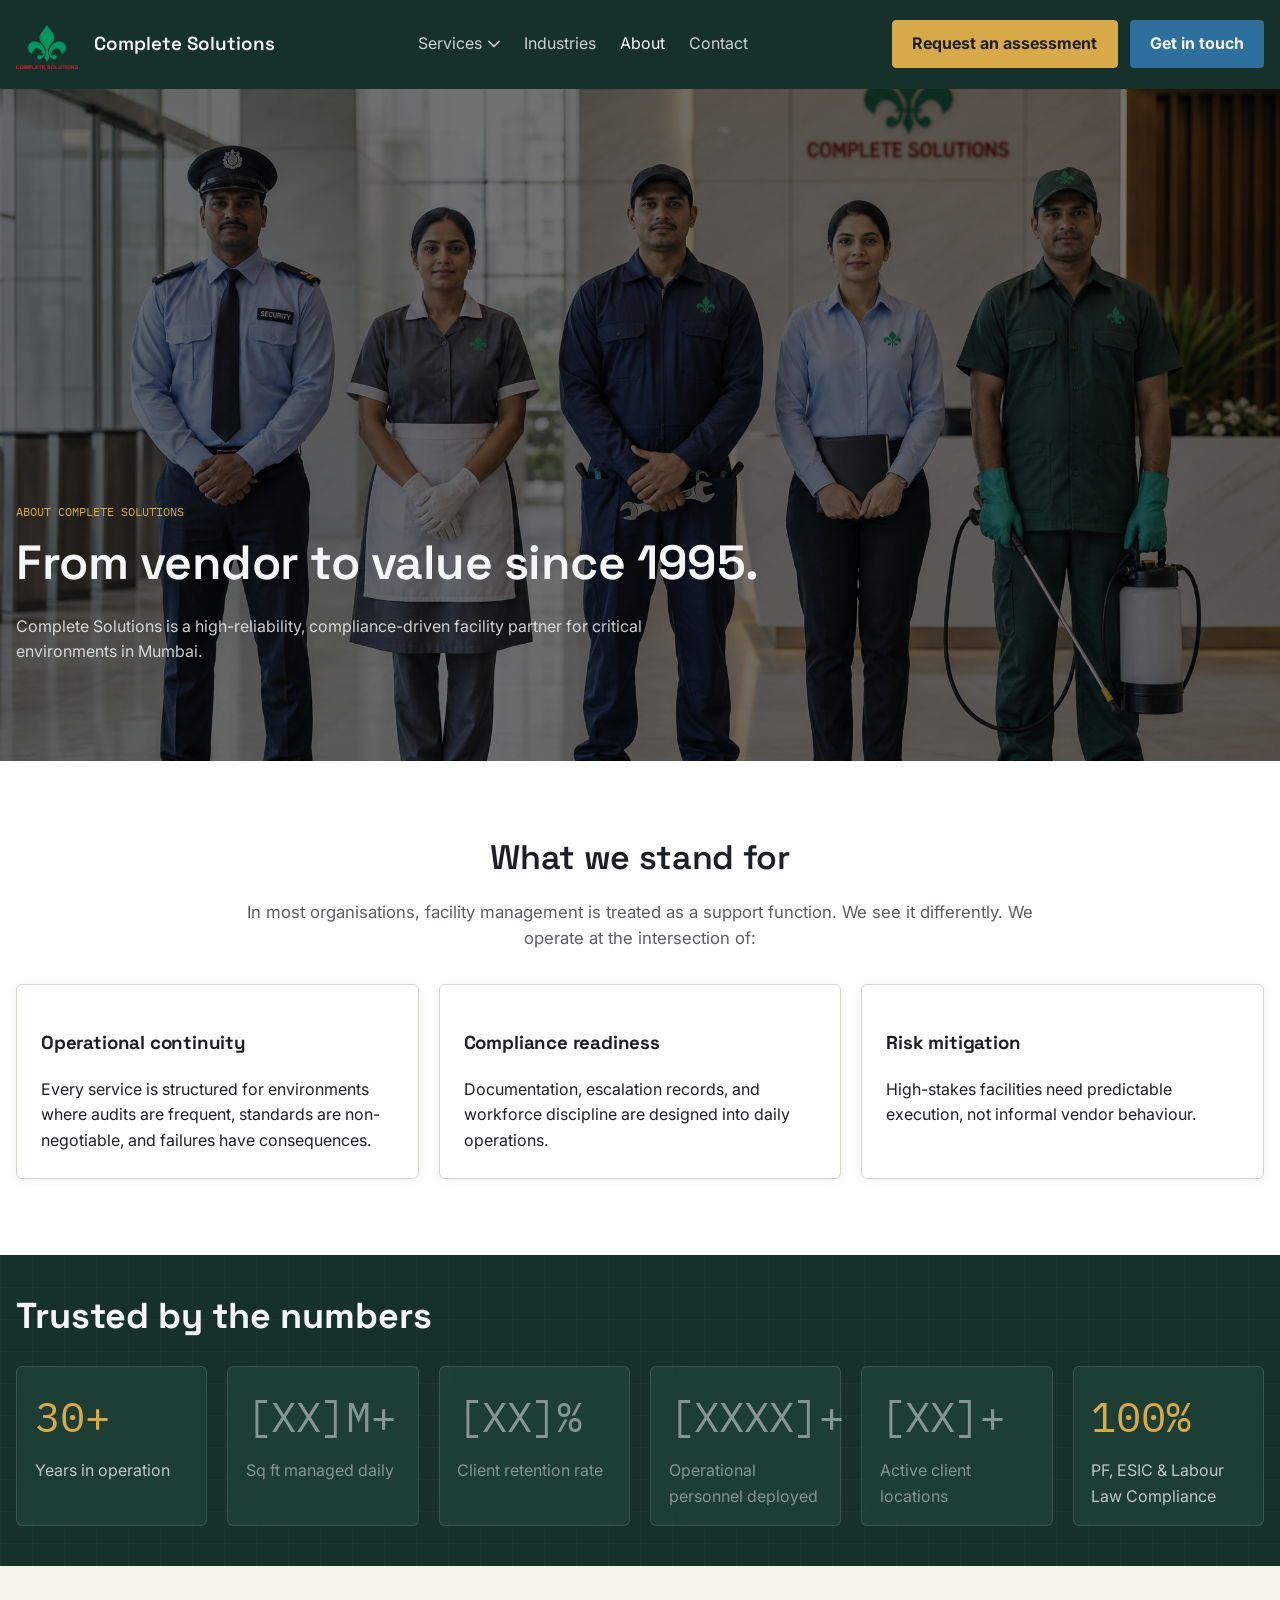
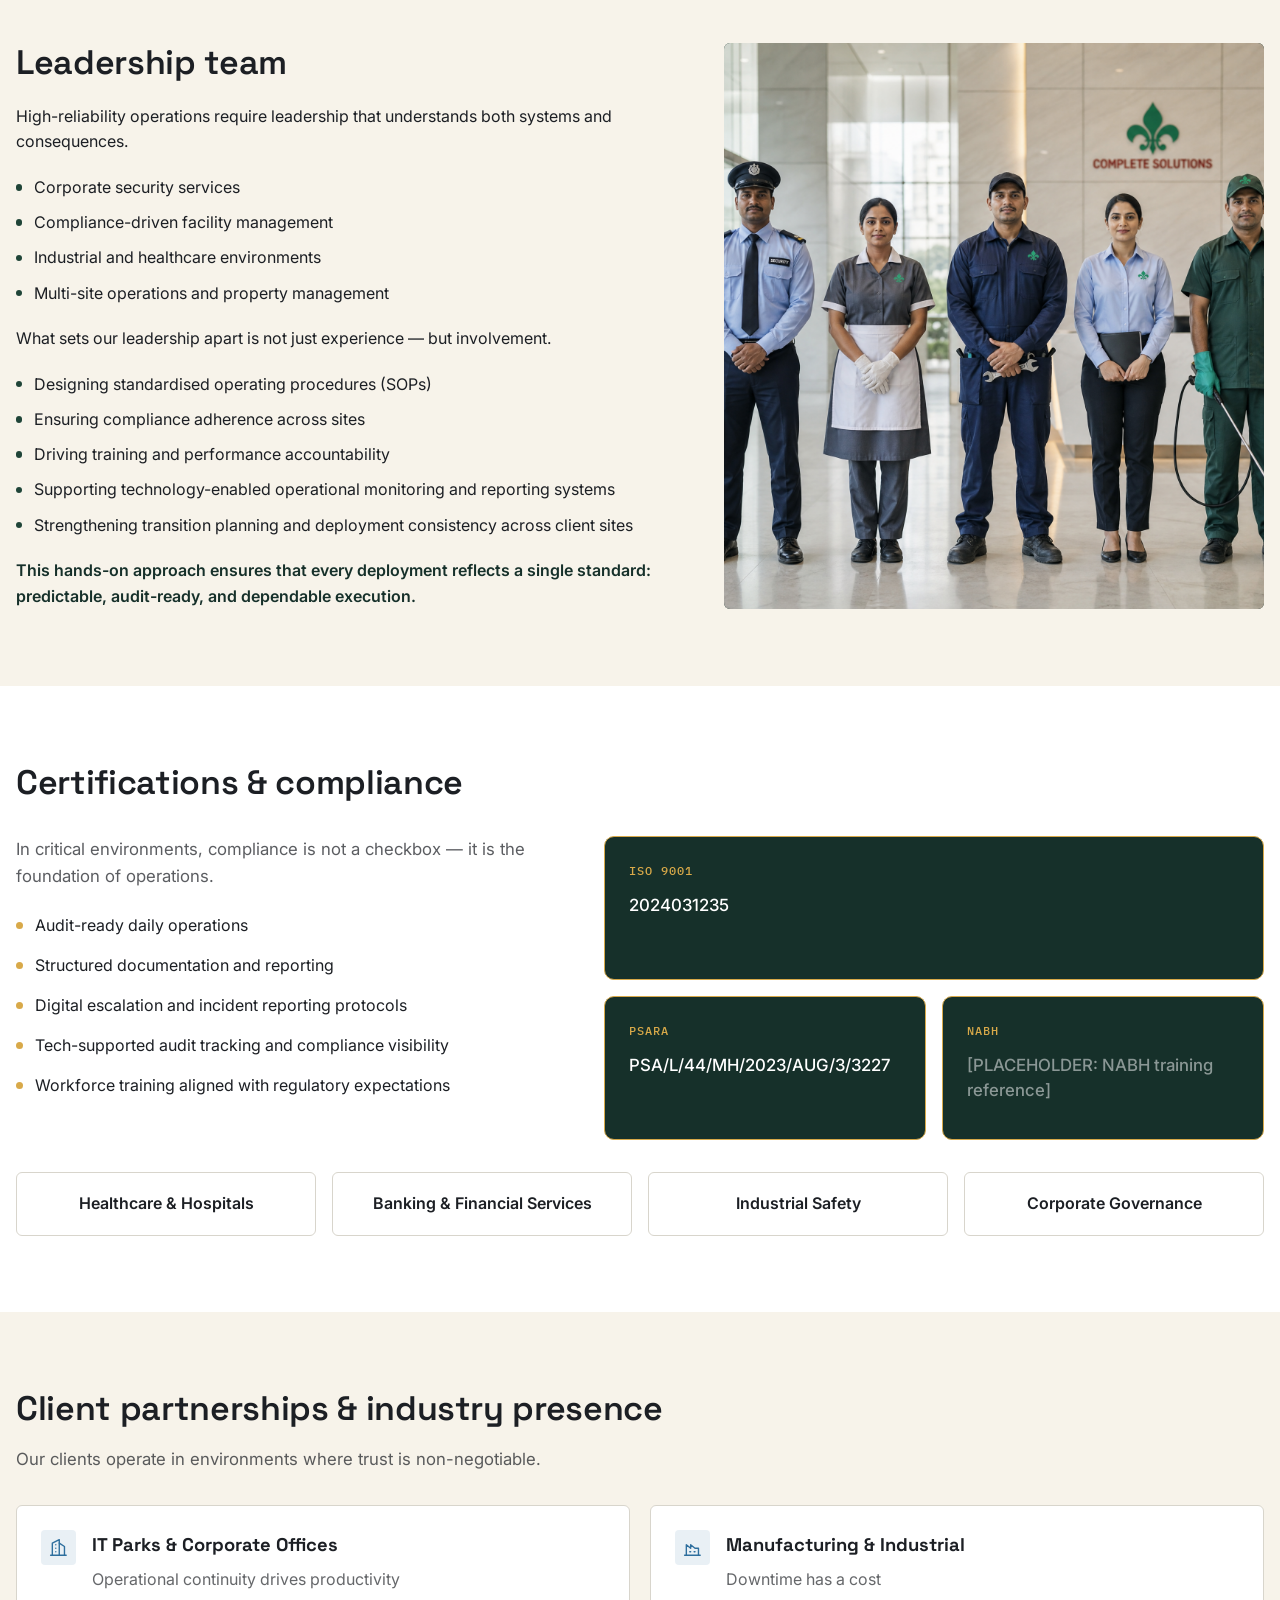
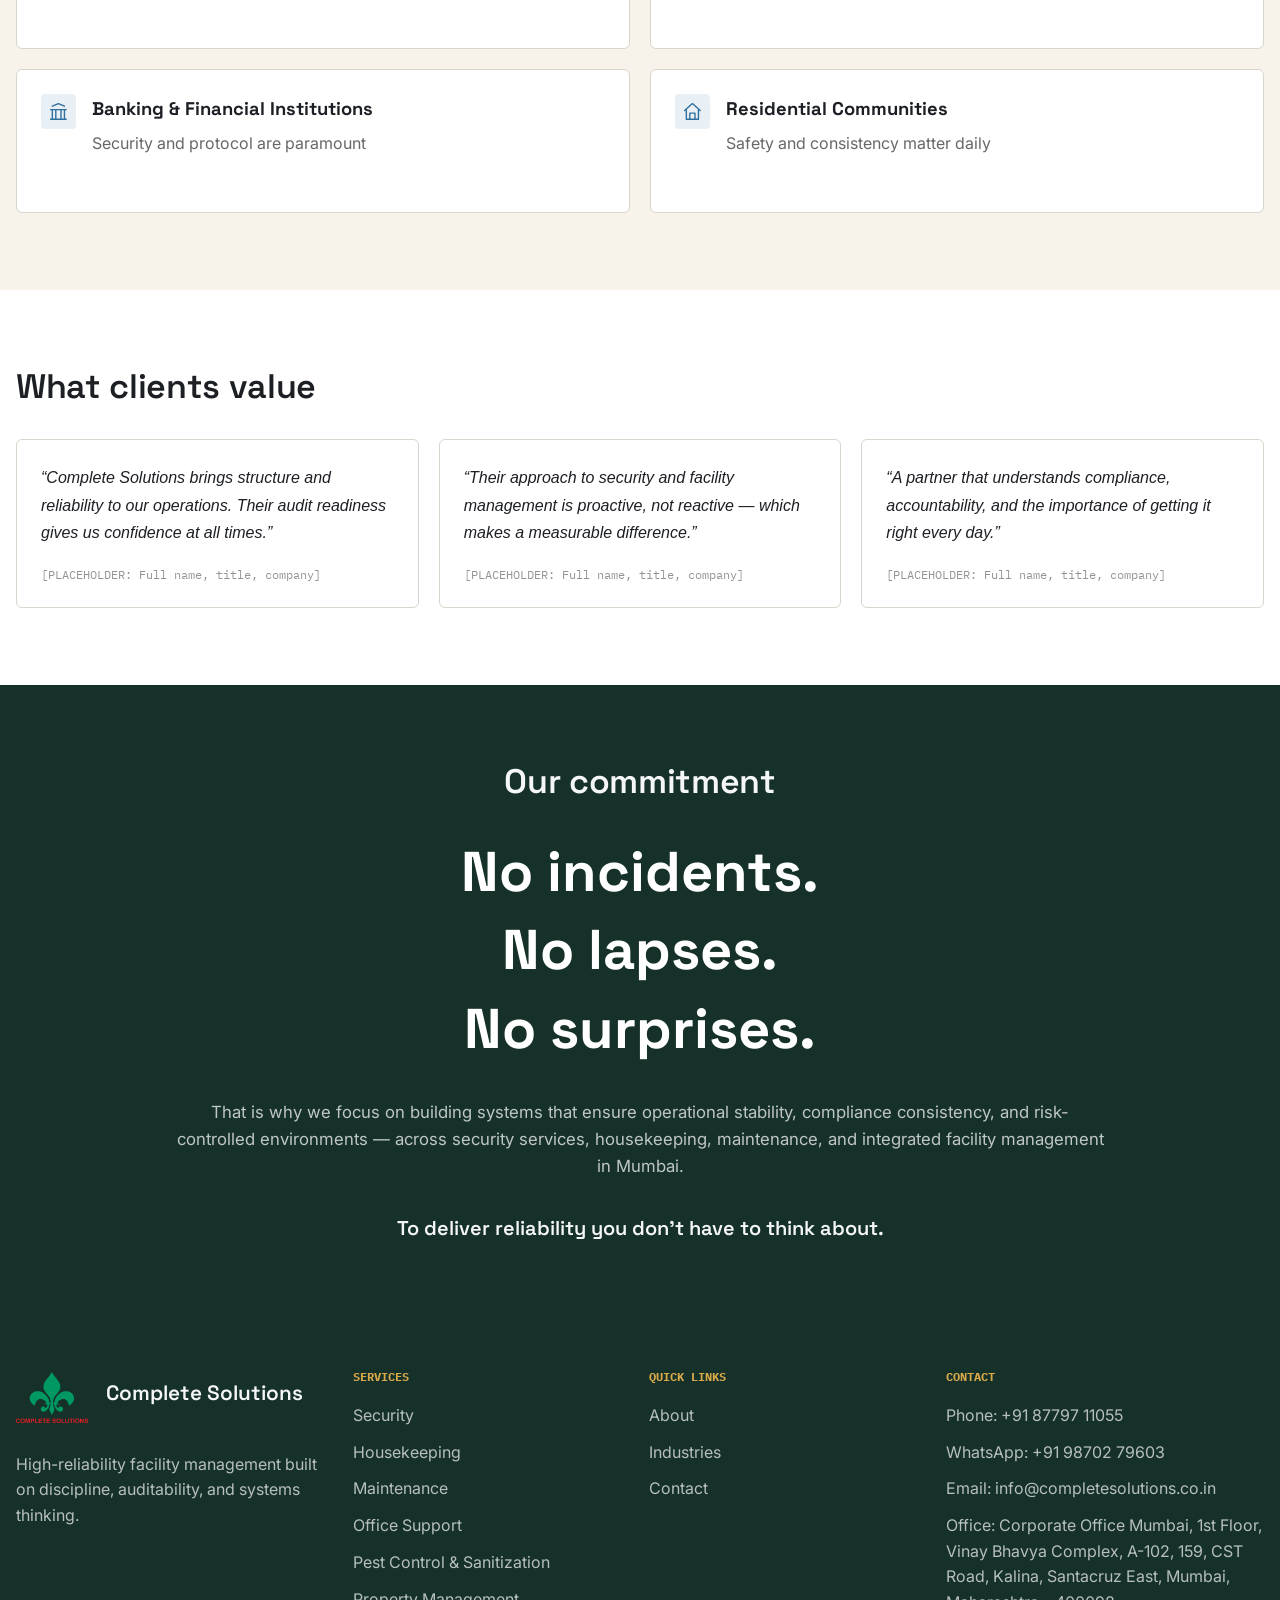
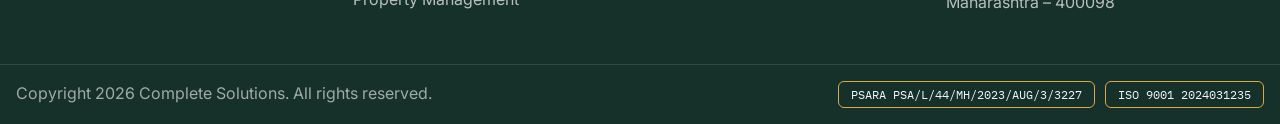
==== commit 39bc7e1d: "Add files via upload" ====
--- a/about.html
+++ b/about.html
@@ -79,20 +79,6 @@
             <img src="/assets/images/image-04.png" alt="Uniformed facility staff standing together as a team">
           </figure>
         </div>
-        <div class="leadership-grid">
-          <article class="leadership-card">
-            <div class="leadership-card__photo" role="img" aria-label="Leadership portrait coming soon"><svg viewBox="0 0 24 24" aria-hidden="true"><circle cx="12" cy="8" r="4"></circle><path d="M4 21a8 8 0 0 1 16 0"></path></svg></div>
-            <div class="leadership-card__content"><h3 class="card-title">[PLACEHOLDER: Name]</h3><p class="leadership-card__role">[PLACEHOLDER: Job title]</p><p class="leadership-card__bio">[PLACEHOLDER: 80-word leadership biography]</p></div>
-          </article>
-          <article class="leadership-card">
-            <div class="leadership-card__photo" role="img" aria-label="Leadership portrait coming soon"><svg viewBox="0 0 24 24" aria-hidden="true"><circle cx="12" cy="8" r="4"></circle><path d="M4 21a8 8 0 0 1 16 0"></path></svg></div>
-            <div class="leadership-card__content"><h3 class="card-title">[PLACEHOLDER: Name]</h3><p class="leadership-card__role">[PLACEHOLDER: Job title]</p><p class="leadership-card__bio">[PLACEHOLDER: 80-word leadership biography]</p></div>
-          </article>
-          <article class="leadership-card">
-            <div class="leadership-card__photo" role="img" aria-label="Leadership portrait coming soon"><svg viewBox="0 0 24 24" aria-hidden="true"><circle cx="12" cy="8" r="4"></circle><path d="M4 21a8 8 0 0 1 16 0"></path></svg></div>
-            <div class="leadership-card__content"><h3 class="card-title">[PLACEHOLDER: Name]</h3><p class="leadership-card__role">[PLACEHOLDER: Job title]</p><p class="leadership-card__bio">[PLACEHOLDER: 80-word leadership biography]</p></div>
-          </article>
-        </div>
       </div>
     </section>
 
@@ -144,14 +130,6 @@
           <article class="about-industry-tile"><div class="icon-chip"><svg viewBox="0 0 24 24" aria-hidden="true"><path d="M3 21h18M3 10h18M5 6l7-3 7 3M5 10v11M9 10v11M15 10v11M19 10v11"></path></svg></div><div><h3>Banking &amp; Financial Institutions</h3><p>Security and protocol are paramount</p></div></article>
           <article class="about-industry-tile"><div class="icon-chip"><svg viewBox="0 0 24 24" aria-hidden="true"><path d="M3 11l9-8 9 8"></path><path d="M5 10v11h14V10"></path><path d="M9 21v-7h6v7"></path></svg></div><div><h3>Residential Communities</h3><p>Safety and consistency matter daily</p></div></article>
         </div>
-        <div class="about-client-carousel">
-          <div class="marquee" aria-label="Client logos">
-            <div class="marquee-track">
-              <div class="logo-tile">[Client logo]</div><div class="logo-tile">[Client logo]</div><div class="logo-tile">[Client logo]</div><div class="logo-tile">[Client logo]</div><div class="logo-tile">[Client logo]</div><div class="logo-tile">[Client logo]</div>
-              <div class="logo-tile">[Client logo]</div><div class="logo-tile">[Client logo]</div><div class="logo-tile">[Client logo]</div><div class="logo-tile">[Client logo]</div><div class="logo-tile">[Client logo]</div><div class="logo-tile">[Client logo]</div>
-            </div>
-          </div>
-        </div>
       </div>
     </section>
 
--- a/style.css
+++ b/style.css
@@ -1,16 +1,22 @@
 :root {
-  --navy-900: #0e1b2c;
-  --navy-700: #16263b;
-  --bg-light: #fafaf8;
+  --olive-900: #16302a;
+  --olive-700: #1f4438;
+  --olive-500: #2b5b4a;
+  --navy-900: var(--olive-900);
+  --navy-700: var(--olive-700);
+  --bg-light: #ffffff;
+  --bg-beige: #f7f3ea;
+  --bg-light-alt: var(--bg-beige);
   --text-dark: #1c1f24;
   --text-light: #f5f6f7;
   --border: #d8d5cc;
-  --border-dark: #2a3b52;
+  --border-dark: #345245;
+  --input-bg: #1c3d33;
   --steel-blue: #2e6f9e;
   --steel-blue-hover: #25577e;
-  --gold: #c9952b;
-  --gold-hover: #a87a1f;
-  --success: #2f7d4f;
+  --gold: #d8a949;
+  --gold-hover: #b8903a;
+  --success: #3fae6b;
   --error: #b23b3b;
   --shadow-card: 0 2px 12px rgba(0, 0, 0, 0.06);
   --site-width: 1280px;
@@ -34,6 +40,9 @@
   background: var(--bg-light);
   line-height: 1.6;
   overflow-x: clip;
+  -webkit-font-smoothing: antialiased;
+  -moz-osx-font-smoothing: grayscale;
+  text-rendering: optimizeLegibility;
 }
 
 img {
@@ -58,6 +67,14 @@
   overflow-x: clip;
 }
 
+.site-shell > :is(section, main)[data-light-surface="white"] {
+  background: var(--bg-light);
+}
+
+.site-shell > :is(section, main)[data-light-surface="beige"] {
+  background: var(--bg-beige);
+}
+
 .container {
   width: min(calc(100% - 2rem), var(--site-width));
   margin: 0 auto;
@@ -68,20 +85,16 @@
 }
 
 .section-light {
-  background: #fff;
+  background: transparent;
 }
 
 .section-muted {
-  background: var(--bg-light);
+  background: transparent;
 }
 
 .section-dark {
   color: var(--text-light);
   background-color: var(--navy-900);
-  background-image:
-    linear-gradient(rgba(46, 111, 158, 0.04) 1px, transparent 1px),
-    linear-gradient(90deg, rgba(46, 111, 158, 0.04) 1px, transparent 1px);
-  background-size: 32px 32px;
 }
 
 .eyebrow {
@@ -102,13 +115,14 @@
 
 .section-title {
   margin: 0.75rem 0 0;
-  font-size: clamp(2rem, 4vw, 3rem);
-  line-height: 1.15;
+  font-size: clamp(1.625rem, 3vw, 2.125rem);
+  font-weight: 600;
+  line-height: 1.2;
 }
 
 .lead {
   font-size: 1.05rem;
-  color: rgba(28, 31, 36, 0.75);
+  color: rgba(28, 31, 36, 0.76);
 }
 
 .dark-copy {
@@ -119,9 +133,18 @@
   position: sticky;
   top: 0;
   z-index: 40;
-  backdrop-filter: blur(10px);
-  background: rgba(14, 27, 44, 0.92);
-  border-bottom: 1px solid rgba(216, 213, 204, 0.1);
+  background-color: #16302a;
+  background-image: none;
+  border-bottom: 1px solid transparent;
+  transition: background-color 220ms ease, border-color 220ms ease, box-shadow 220ms ease;
+}
+
+.header.is-scrolled,
+.header.mobile-open {
+  background-color: #16302a;
+  background-image: none;
+  border-bottom-color: rgba(216, 213, 204, 0.12);
+  box-shadow: 0 8px 24px rgba(9, 18, 16, 0.12);
 }
 
 .header-inner {
@@ -186,7 +209,7 @@
 .nav a:hover,
 .nav a.is-active,
 .nav-services__trigger:hover {
-  color: var(--text-light);
+  color: #ffffff;
 }
 
 .nav-services {
@@ -224,8 +247,11 @@
   min-width: 17rem;
   padding: 0.65rem;
   border-radius: 6px;
-  border: 1px solid var(--border-dark);
-  background: var(--navy-900);
+  border: 1px solid rgba(255, 255, 255, 0.12);
+  background: rgba(31, 68, 56, 0.55);
+  backdrop-filter: blur(12px);
+  -webkit-backdrop-filter: blur(12px);
+  color: #ffffff;
   opacity: 0;
   visibility: hidden;
   transform: translateY(6px);
@@ -248,13 +274,14 @@
   display: block;
   padding: 0.65rem 0.8rem;
   border-radius: 4px;
+  color: #ffffff;
 }
 
 .nav-dropdown a:hover {
-  background: var(--navy-700);
-}
-
-@media (min-width: 768px) {
+  background: rgba(255, 255, 255, 0.1);
+}
+
+@media (min-width: 900px) {
   .nav-services:hover .nav-dropdown {
     opacity: 1;
     visibility: visible;
@@ -336,7 +363,7 @@
 .btn-assessment {
   background: var(--gold);
   border-color: var(--gold);
-  color: var(--navy-900);
+  color: var(--text-dark);
 }
 
 .btn-assessment:hover {
@@ -356,13 +383,7 @@
 }
 
 .hero::before {
-  content: "";
-  position: absolute;
-  inset: 0;
-  background-image:
-    linear-gradient(rgba(46, 111, 158, 0.04) 1px, transparent 1px),
-    linear-gradient(90deg, rgba(46, 111, 158, 0.04) 1px, transparent 1px);
-  background-size: 32px 32px;
+  content: none;
 }
 
 .hero-media {
@@ -379,8 +400,7 @@
 .hero-overlay {
   position: absolute;
   inset: 0;
-  background:
-    linear-gradient(90deg, rgba(14, 27, 44, 0.9) 0%, rgba(14, 27, 44, 0.74) 45%, rgba(14, 27, 44, 0.52) 100%);
+  background: rgba(0, 0, 0, 0.55);
 }
 
 .hero-inner {
@@ -406,15 +426,31 @@
 
 .hero-title {
   margin: 1rem 0 0;
-  font-size: clamp(2.25rem, 6vw, 4.75rem);
-  font-weight: 700;
-  line-height: 1.05;
+  font-size: clamp(2rem, 5vw, 3rem);
+  font-weight: 600;
+  line-height: 1.1;
+}
+
+body[data-service] .hero-title {
+  position: relative;
+  display: inline-block;
+  padding-bottom: 1rem;
+}
+
+body[data-service] .hero-title::after {
+  content: "";
+  position: absolute;
+  left: 0;
+  bottom: 0;
+  width: 4.5rem;
+  height: 2px;
+  background: var(--gold);
 }
 
 .hero-text {
   max-width: 42rem;
   margin-top: 1.5rem;
-  font-size: 1.1rem;
+  font-size: 1rem;
   font-weight: 400;
   line-height: 1.6;
   color: rgba(245, 246, 247, 0.82);
@@ -454,7 +490,7 @@
 }
 
 .card-dark {
-  background: rgba(22, 38, 59, 0.94);
+  background: var(--olive-700);
   border-color: var(--border-dark);
   color: var(--text-light);
 }
@@ -823,11 +859,19 @@
 
 .stat-bar {
   padding: 1rem 0;
+  background-image:
+    linear-gradient(rgba(216, 169, 73, 0.035) 1px, transparent 1px),
+    linear-gradient(90deg, rgba(216, 169, 73, 0.035) 1px, transparent 1px);
+  background-size: 32px 32px;
 }
 
 .stat-card {
-  border-left: 1px solid var(--border-dark);
-  padding-left: 1rem;
+  padding: 1rem 1.1rem;
+  border: 1px solid rgba(255, 255, 255, 0.12);
+  border-radius: 6px;
+  background: rgba(43, 91, 74, 0.35);
+  backdrop-filter: blur(16px);
+  -webkit-backdrop-filter: blur(16px);
 }
 
 .stat-card .value {
@@ -839,45 +883,6 @@
 .stat-card .label {
   margin-top: 0.5rem;
   color: rgba(245, 246, 247, 0.75);
-}
-
-.marquee {
-  overflow: hidden;
-}
-
-.marquee-track {
-  display: flex;
-  gap: 16px;
-  min-width: max-content;
-  filter: grayscale(1);
-  animation: marquee 28s linear infinite;
-}
-
-.marquee-track:hover {
-  animation-play-state: paused;
-}
-
-.logo-tile {
-  display: flex;
-  align-items: center;
-  justify-content: center;
-  width: 176px;
-  min-width: 176px;
-  height: 64px;
-  padding: 0;
-  border-radius: 6px;
-  border: 1px solid var(--border);
-  background: var(--bg-light);
-  color: rgba(28, 31, 36, 0.45);
-  font-family: "IBM Plex Mono", monospace;
-  font-size: 12px;
-}
-
-.logo-tile img {
-  max-width: 140px;
-  max-height: 52px;
-  width: auto;
-  height: auto;
 }
 
 .asset {
@@ -946,68 +951,6 @@
 
 .leadership-philosophy__photo img {
   object-position: top center;
-}
-
-.leadership-grid {
-  display: grid;
-  grid-template-columns: 1fr;
-  gap: 1.5rem;
-  margin-top: 3rem;
-}
-
-.leadership-card {
-  display: flex;
-  gap: 1.25rem;
-  align-items: center;
-  overflow: hidden;
-  padding: 1.5rem;
-  border: 1px solid var(--border);
-  border-radius: 10px;
-  background: #fff;
-  box-shadow: var(--shadow-card);
-}
-
-.leadership-card__photo {
-  display: grid;
-  place-items: center;
-  width: 5rem;
-  height: 5rem;
-  border: 1px solid var(--border);
-  border-radius: 50%;
-  background: var(--bg-light);
-  color: rgba(28, 31, 36, 0.42);
-  flex: 0 0 5rem;
-}
-
-.leadership-card__photo svg {
-  width: 2.5rem;
-  height: 2.5rem;
-  fill: none;
-  stroke: currentColor;
-  stroke-width: 1.35;
-  stroke-linecap: round;
-  stroke-linejoin: round;
-}
-
-.leadership-card__content {
-  min-width: 0;
-}
-
-.leadership-card .card-title {
-  margin: 0;
-  font-weight: 700;
-}
-
-.leadership-card__role {
-  margin: 0.35rem 0 0;
-  color: rgba(28, 31, 36, 0.62);
-  font-size: 0.92rem;
-}
-
-.leadership-card__bio {
-  margin: 0.85rem 0 0;
-  color: var(--text-dark);
-  line-height: 1.65;
 }
 
 .about-section-title {
@@ -1201,12 +1144,6 @@
 .about-industry-tile p {
   margin: 0.5rem 0 0;
   color: rgba(28, 31, 36, 0.68);
-}
-
-.about-client-carousel {
-  margin-top: 2.5rem;
-  padding-top: 2rem;
-  border-top: 1px solid var(--border);
 }
 
 .about-testimonials__grid {
@@ -1447,7 +1384,7 @@
 
 .section-tech {
   padding: 2rem 0;
-  background: #fff;
+  background: transparent;
 }
 
 .section-tech__inner {
@@ -1547,8 +1484,8 @@
 }
 
 .industries-showcase {
-  background: #f5f5f5;
-  font-family: "DM Sans", sans-serif;
+  background: transparent;
+  font-family: Inter, Arial, sans-serif;
 }
 
 .industries-showcase__inner {
@@ -1559,11 +1496,12 @@
 
 .industries-showcase__title {
   margin: 0 0 40px;
-  font-family: "DM Sans", sans-serif;
+  font-family: "Space Grotesk", Arial, sans-serif;
   font-size: 36px;
-  font-weight: 700;
-  line-height: 1.15;
-  color: #111827;
+  font-weight: 600;
+  line-height: 1.2;
+  letter-spacing: -0.01em;
+  color: var(--text-dark);
   text-align: left;
 }
 
@@ -1663,16 +1601,16 @@
 
 .industries-card__body h3 {
   margin: 0 0 10px;
-  font-family: "DM Sans", sans-serif;
+  font-family: "Space Grotesk", Arial, sans-serif;
   font-size: 17px;
-  font-weight: 600;
+  font-weight: 500;
   line-height: 1.3;
-  color: #111827;
+  color: var(--text-dark);
 }
 
 .industries-card__body p {
   margin: 0;
-  font-family: "DM Sans", sans-serif;
+  font-family: Inter, Arial, sans-serif;
   font-size: 14px;
   font-weight: 400;
   line-height: 1.65;
@@ -1680,7 +1618,7 @@
 }
 
 .trust-strip {
-  background: #ffffff;
+  background: transparent;
   border-top: 1px solid var(--border);
   border-bottom: 1px solid var(--border);
   padding: 32px 0;
@@ -1698,7 +1636,7 @@
   grid-template-columns: 0.9fr 1.1fr;
   gap: 16px;
   align-items: stretch;
-  margin-top: 24px;
+  margin-top: 0;
 }
 
 .certifications-showcase__media {
@@ -1996,7 +1934,7 @@
 .map-frame {
   overflow: hidden;
   border: 1px solid var(--border);
-  border-radius: 12px;
+  border-radius: 6px;
 }
 
 .map-frame iframe {
@@ -2112,7 +2050,7 @@
 .contact-enquiry__layout {
   display: grid;
   grid-template-columns: minmax(0, 2fr) minmax(0, 3fr);
-  gap: 0;
+  gap: 1rem;
   align-items: start;
 }
 
@@ -2141,7 +2079,7 @@
   width: 2.5rem;
   height: 2.5rem;
   place-items: center;
-  color: #0f1f3d;
+  color: var(--olive-900);
   flex: 0 0 2.5rem;
 }
 
@@ -2185,10 +2123,10 @@
   max-width: 520px;
   padding: 40px;
   justify-self: start;
-  border: 1px solid #2a3f5f;
-  border-radius: 14px;
-  background: #0f1f3d;
-  box-shadow: 0 8px 40px rgba(0, 0, 0, 0.18);
+  border: 1px solid var(--border-dark);
+  border-radius: 6px;
+  background: var(--olive-700);
+  box-shadow: 0 10px 36px rgba(0, 0, 0, 0.18);
 }
 
 .form-anchor {
@@ -2230,43 +2168,20 @@
 }
 
 .unified-enquiry-form .field input,
-.unified-enquiry-form .field select,
 .unified-enquiry-form .field textarea {
   width: 100%;
   min-height: 48px;
   padding: 13px 16px;
-  border: 1px solid #2a3f5f;
-  border-radius: 8px;
-  background-color: #162840;
+  border: 1px solid var(--border-dark);
+  border-radius: 6px;
+  background-color: var(--input-bg);
   color: #fff;
   font-size: 14px;
 }
 
-.unified-enquiry-form .field select {
-  padding-right: 2.75rem;
-  appearance: none;
-}
-
 .select-control {
   position: relative;
-}
-
-.select-control::after {
-  content: "";
-  position: absolute;
-  top: 50%;
-  right: 1rem;
-  width: 0.5rem;
-  height: 0.5rem;
-  border-right: 2px solid #d8a949;
-  border-bottom: 2px solid #d8a949;
-  transform: translateY(-70%) rotate(45deg);
-  pointer-events: none;
-}
-
-.unified-enquiry-form .field select option {
-  background: #162840;
-  color: #fff;
+  border-radius: 6px;
 }
 
 .unified-enquiry-form .field textarea {
@@ -2280,27 +2195,119 @@
 }
 
 .unified-enquiry-form .field input:focus,
-.unified-enquiry-form .field select:focus,
 .unified-enquiry-form .field textarea:focus {
   outline: 2px solid rgba(216, 169, 73, 0.2);
   border-color: #d8a949;
+}
+
+.custom-select {
+  position: relative;
+}
+
+.custom-select__trigger {
+  display: flex;
+  width: 100%;
+  min-height: 48px;
+  align-items: center;
+  justify-content: space-between;
+  gap: 0.75rem;
+  padding: 13px 16px;
+  border: 1px solid var(--border-dark);
+  border-radius: 6px;
+  background: var(--input-bg);
+  color: #fff;
+  font-size: 14px;
+  text-align: left;
+  cursor: pointer;
+}
+
+.custom-select__trigger:focus-visible,
+.custom-select.is-open .custom-select__trigger {
+  outline: 2px solid rgba(216, 169, 73, 0.2);
+  border-color: #d8a949;
+}
+
+.custom-select__text {
+  color: rgba(255, 255, 255, 0.78);
+}
+
+.custom-select.has-value .custom-select__text {
+  color: #ffffff;
+}
+
+.custom-select__chevron {
+  width: 12px;
+  height: 8px;
+  flex: 0 0 auto;
+  fill: none;
+  stroke: #d8a949;
+  stroke-width: 1.7;
+  stroke-linecap: round;
+  stroke-linejoin: round;
+  transition: transform 200ms ease;
+}
+
+.custom-select.is-open .custom-select__chevron {
+  transform: rotate(180deg);
+}
+
+.custom-select__menu {
+  position: absolute;
+  top: calc(100% + 0.65rem);
+  left: 0;
+  right: 0;
+  z-index: 8;
+  display: grid;
+  gap: 0.2rem;
+  padding: 0.65rem;
+  border: 1px solid rgba(255, 255, 255, 0.12);
+  border-radius: 6px;
+  background: rgba(31, 68, 56, 0.55);
+  backdrop-filter: blur(12px);
+  -webkit-backdrop-filter: blur(12px);
+  box-shadow: 0 14px 34px rgba(0, 0, 0, 0.22);
+}
+
+.custom-select__menu[hidden] {
+  display: none !important;
+}
+
+.custom-select__option {
+  width: 100%;
+  min-height: 44px;
+  padding: 0.7rem 0.8rem;
+  border: 0;
+  border-radius: 4px;
+  background: transparent;
+  color: #ffffff;
+  font: inherit;
+  text-align: left;
+  cursor: pointer;
+}
+
+.custom-select__option:hover,
+.custom-select__option:focus-visible,
+.custom-select__option.is-active,
+.custom-select__option[aria-selected="true"] {
+  background: rgba(255, 255, 255, 0.1);
+  outline: none;
 }
 
 .unified-form__submit {
   width: 100%;
   min-height: 50px;
   padding: 0.8rem 1.2rem;
-  border: 1px solid #d8a949;
-  border-radius: 8px;
-  background: #d8a949;
-  color: var(--navy-900);
+  border: 1px solid var(--gold);
+  border-radius: 4px;
+  background: var(--gold);
+  color: var(--text-dark);
   font-weight: 700;
   cursor: pointer;
 }
 
 .unified-form__submit:hover,
 .unified-form__submit:focus-visible {
-  background: #e4b95d;
+  background: var(--gold-hover);
 }
 
 .unified-form__feedback {
@@ -2366,6 +2373,18 @@
   color: rgba(245, 246, 247, 0.72);
 }
 
+.footer-links a,
+.footer-certification-pill {
+  transition: color 150ms ease;
+}
+
+.footer-links a:hover,
+.footer-links a:focus-visible,
+.footer-certification-pill:hover,
+.footer-certification-pill:focus-visible {
+  color: var(--steel-blue);
+}
+
 .footer-bottom {
   border-top: 1px solid rgba(216, 213, 204, 0.14);
   padding: 1rem 0;
@@ -2389,27 +2408,13 @@
 .footer-certification-pill {
   display: inline-block;
   padding: 4px 12px;
-  border: 1px solid #d8a949;
+  border: 1px solid var(--gold);
   border-radius: 6px;
   color: var(--text-light);
   background: transparent;
   font-family: "IBM Plex Mono", monospace;
   font-size: 0.72rem;
   line-height: 1.5;
-}
-
-.footer-certification-pill:hover,
-.footer-certification-pill:focus-visible {
-  color: #d8a949;
-}
-
-@keyframes marquee {
-  from {
-    transform: translateX(0);
-  }
-  to {
-    transform: translateX(-50%);
-  }
 }
 
 @media (max-width: 1080px) {
@@ -2479,10 +2484,14 @@
   }
 }
 
-@media (max-width: 767px) {
+@media (max-width: 899px) {
   .nav,
-  .header-actions .btn {
+  .header-actions .header-assessment {
     display: none;
+  }
+
+  .header-actions .header-contact {
+    display: inline-flex;
   }
 
   .mobile-toggle {
@@ -2564,8 +2573,13 @@
 
   .mobile-services__submenu {
     display: grid;
-    padding-left: 20px;
-    border-bottom: 1px solid rgba(216, 213, 204, 0.14);
+    margin: 0.4rem 0 0.55rem;
+    padding: 0.5rem 0 0.35rem 20px;
+    border: 1px solid rgba(255, 255, 255, 0.12);
+    border-radius: 6px;
+    background: rgba(31, 68, 56, 0.55);
+    backdrop-filter: blur(12px);
+    -webkit-backdrop-filter: blur(12px);
   }
 
   .mobile-services__submenu[hidden] {
@@ -2575,7 +2589,7 @@
   .mobile-services__submenu a {
     min-height: 44px;
     border-bottom: 0;
-    color: rgba(245, 246, 247, 0.72);
+    color: #ffffff;
     font-family: Inter, Arial, sans-serif;
     font-size: 0.95rem;
     font-weight: 500;
@@ -2729,7 +2743,6 @@
 
 @media (max-width: 600px) {
   .certifications-showcase__cards,
-  .leadership-grid,
   .about-certifications-grid,
   .compliance-sectors,
   .about-industry-grid,
@@ -2768,6 +2781,323 @@
     grid-template-columns: 1fr;
   }
 
+}
+
+/* Consolidated responsive safeguards for the root static site. */
+.hero-title,
+.section-title,
+.card-title,
+.brand-name,
+.footer-links,
+.certifications-card__value,
+.about-certification-card__value,
+.license-table__number {
+  overflow-wrap: anywhere;
+}
+
+.btn,
+.mobile-menu__nav a,
+.mobile-services__trigger {
+  white-space: normal;
+}
+
+.hero-copy,
+.service-intro-content,
+.service-intro-media,
+.certifications-showcase > *,
+.about-compliance__layout > *,
+.contact-enquiry__layout > *,
+.footer-main > * {
+  min-width: 0;
+}
+
+@media (max-width: 1080px) {
+  .certifications-showcase {
+    grid-template-columns: 1fr;
+  }
+
+  .certifications-showcase__media {
+    min-height: clamp(18rem, 48vw, 30rem);
+  }
+}
+
+@media (max-width: 899px) {
+  :root {
+    --section-space: clamp(3.25rem, 8vw, 5rem);
+  }
+
+  .header-inner {
+    min-height: 5rem;
+  }
+
+  .header .brand-mark {
+    width: 3.45rem;
+    height: 2.55rem;
+  }
+
+  .hero-inner {
+    min-height: auto;
+    padding: clamp(5rem, 12vw, 7rem) 0 clamp(3.5rem, 9vw, 5rem);
+  }
+
+  .hero-title {
+    max-width: 16ch;
+    font-size: clamp(2.25rem, 8vw, 4rem);
+  }
+
+  .hero-text {
+    max-width: 38rem;
+    font-size: clamp(1rem, 2.4vw, 1.1rem);
+  }
+
+  .contact-enquiry__layout,
+  .leadership-philosophy,
+  .about-compliance__layout {
+    grid-template-columns: 1fr;
+  }
+
+  .contact-enquiry__layout,
+  .about-compliance__layout {
+    gap: 2.5rem;
+  }
+
+  .unified-form-panel {
+    max-width: none;
+    justify-self: stretch;
+  }
+
+  .leadership-philosophy__photo {
+    min-height: clamp(20rem, 62vw, 34rem);
+  }
+
+  .about-compliance__copy {
+    padding-right: 0;
+  }
+
+  .about-pillar-grid {
+    grid-template-columns: repeat(2, minmax(0, 1fr));
+  }
+}
+
+@media (min-width: 601px) and (max-width: 820px) {
+  .grid-3,
+  .about-testimonials__grid {
+    grid-template-columns: repeat(2, minmax(0, 1fr));
+  }
+}
+
+@media (max-width: 720px) {
+  .certifications-showcase__cards {
+    grid-template-columns: 1fr;
+    padding: 12px;
+  }
+
+  .certifications-card--wide {
+    grid-column: auto;
+  }
+
+  .certifications-card__half {
+    padding: 20px;
+  }
+
+  .industries-showcase__inner {
+    padding: 64px 24px;
+  }
+
+  .industries-showcase__title {
+    margin-bottom: 28px;
+    font-size: clamp(1.85rem, 7vw, 2.25rem);
+  }
+}
+
+@media (max-width: 600px) {
+  :root {
+    --section-space: 3.5rem;
+  }
+
+  .container {
+    width: min(calc(100% - 2rem), var(--site-width));
+  }
+
+  .header-inner {
+    gap: 0.65rem;
+    min-height: 4.75rem;
+  }
+
+  .header .brand {
+    gap: 0.7rem;
+  }
+
+  .header .brand-name {
+    font-size: 0.95rem;
+  }
+
+  .header .brand-mark {
+    width: 3.1rem;
+    height: 2.35rem;
+  }
+
+  .hero-inner {
+    padding: 4.5rem 0 3.5rem;
+  }
+
+  .hero-title {
+    max-width: 100%;
+    font-size: clamp(2rem, 10vw, 2.75rem);
+    line-height: 1.08;
+  }
+
+  .hero-text {
+    margin-top: 1.15rem;
+    font-size: 1rem;
+  }
+
+  .hero .btn-row,
+  .service-cta-section .btn-row,
+  .section-dark > .container.split .btn-row {
+    width: 100%;
+  }
+
+  .hero .btn-row .btn,
+  .service-cta-section .btn-row .btn,
+  .section-dark > .container.split .btn-row .btn {
+    width: 100%;
+  }
+
+  .section-title {
+    font-size: clamp(1.75rem, 8vw, 2.25rem);
+  }
+
+  .section-tech__inner {
+    padding-inline: 1rem;
+  }
+
+  .section-tech .asset {
+    min-height: 0;
+  }
+
+  .grid-3,
+  .about-pillar-grid,
+  .about-industry-grid,
+  .about-testimonials__grid {
+    grid-template-columns: 1fr;
+  }
+
+  .card,
+  .service-subservice-card,
+  .service-feature-card,
+  .about-industry-tile,
+  .about-testimonial-card {
+    padding: 1.25rem;
+  }
+
+  .service-credibility-section .container,
+  .service-systems-section .container,
+  .service-subservices-section .container,
+  .service-why-section .container,
+  .service-closing-section .container,
+  .service-cta-section .container {
+    padding-right: 1rem;
+    padding-left: 1rem;
+  }
+
+  .service-intro-row,
+  .service-why-grid {
+    gap: 1.75rem;
+  }
+
+  .industry-row {
+    gap: 1.5rem;
+    padding: 2.5rem 0;
+  }
+
+  .industry-row__description {
+    margin-top: 1rem;
+  }
+
+  .trust-strip__inner {
+    padding: 0 1rem;
+  }
+
+  .certifications-showcase__media {
+    min-height: 0;
+  }
+
+  .certifications-card {
+    grid-template-columns: 1fr;
+  }
+
+  .certifications-card__summary {
+    border-right: 0;
+    border-bottom: 1px solid #d8a949;
+  }
+
+  .contact-enquiry {
+    gap: 2rem;
+  }
+
+  .contact-enquiry__layout {
+    gap: 2rem;
+  }
+
+  .map-frame iframe {
+    height: 260px;
+  }
+
+  .unified-form-panel {
+    padding: 28px 20px;
+  }
+
+  .license-table-wrap {
+    overscroll-behavior-inline: contain;
+  }
+
+  .footer-main {
+    gap: 2.25rem;
+    padding: 2.5rem 0;
+  }
+}
+
+@media (max-width: 380px) {
+  .header .brand-name {
+    max-width: 9.5rem;
+    font-size: 0.88rem;
+  }
+
+  .mobile-toggle {
+    width: 2.65rem;
+    height: 2.65rem;
+    padding: 0.6rem;
+  }
+
+  .mobile-menu {
+    width: 100vw;
+    padding-inline: 1rem;
+  }
+
+  .hero-title {
+    font-size: 1.9rem;
+  }
+
+  .stat-card {
+    padding-left: 0.7rem;
+  }
+
+  .stat-card .value {
+    font-size: 1.45rem;
+  }
+
+  .stat-card .label {
+    font-size: 0.82rem;
+  }
+
+  .industries-showcase__inner {
+    padding-inline: 1rem;
+  }
+
+  .unified-form-panel {
+    padding: 24px 16px;
+  }
 }
 
 @media (prefers-reduced-motion: reduce) {
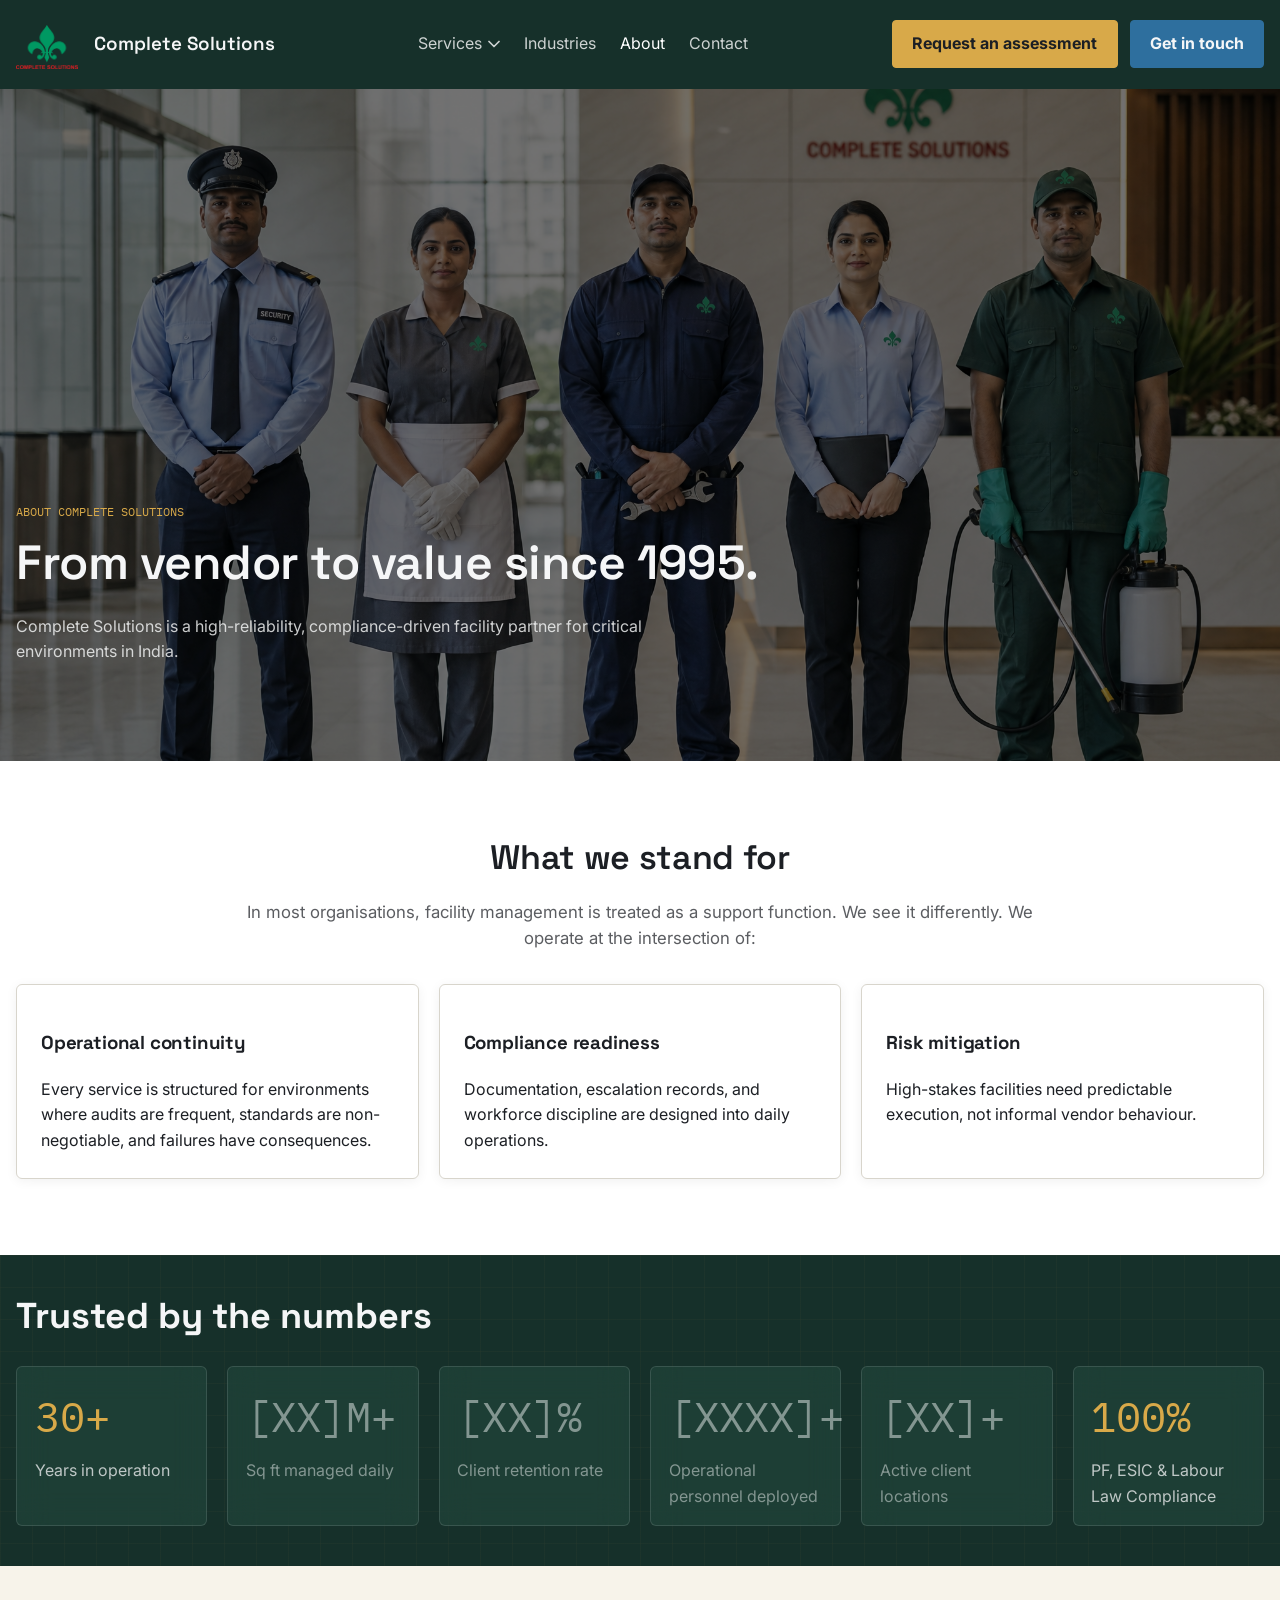
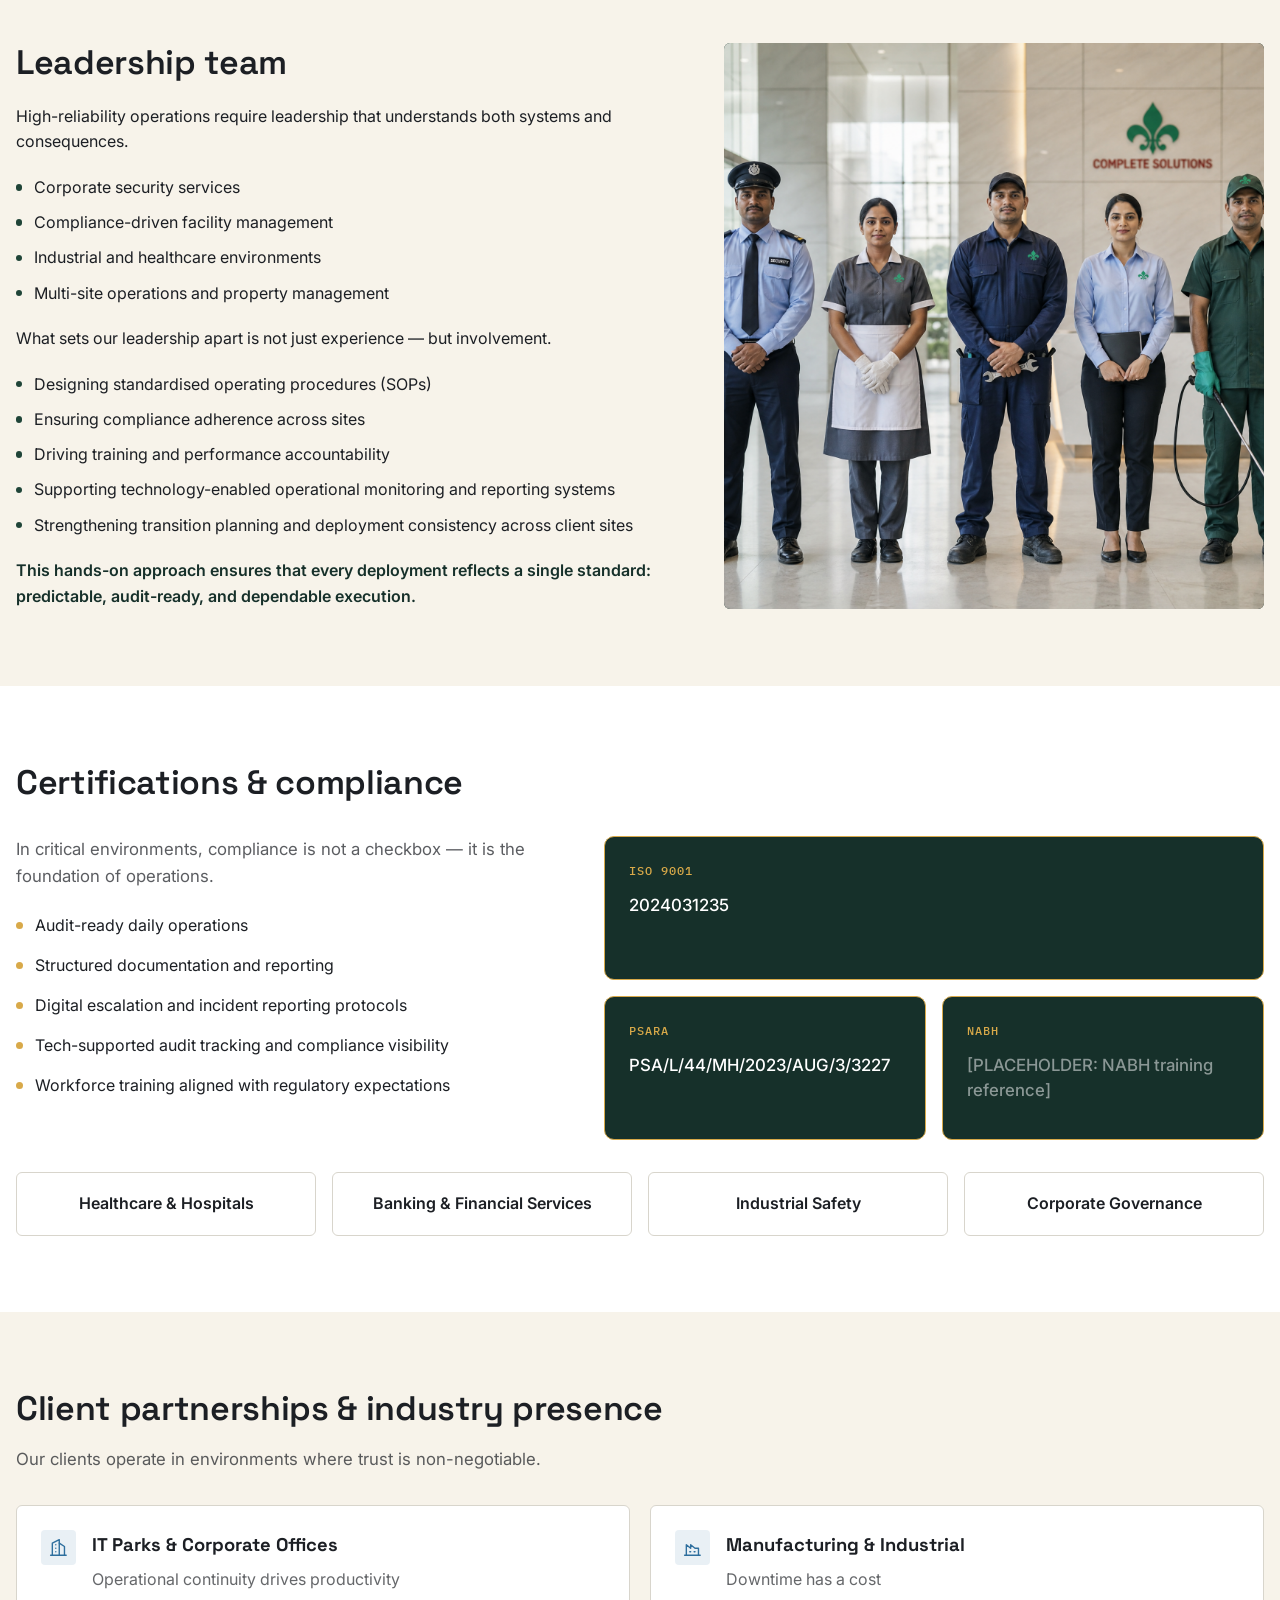
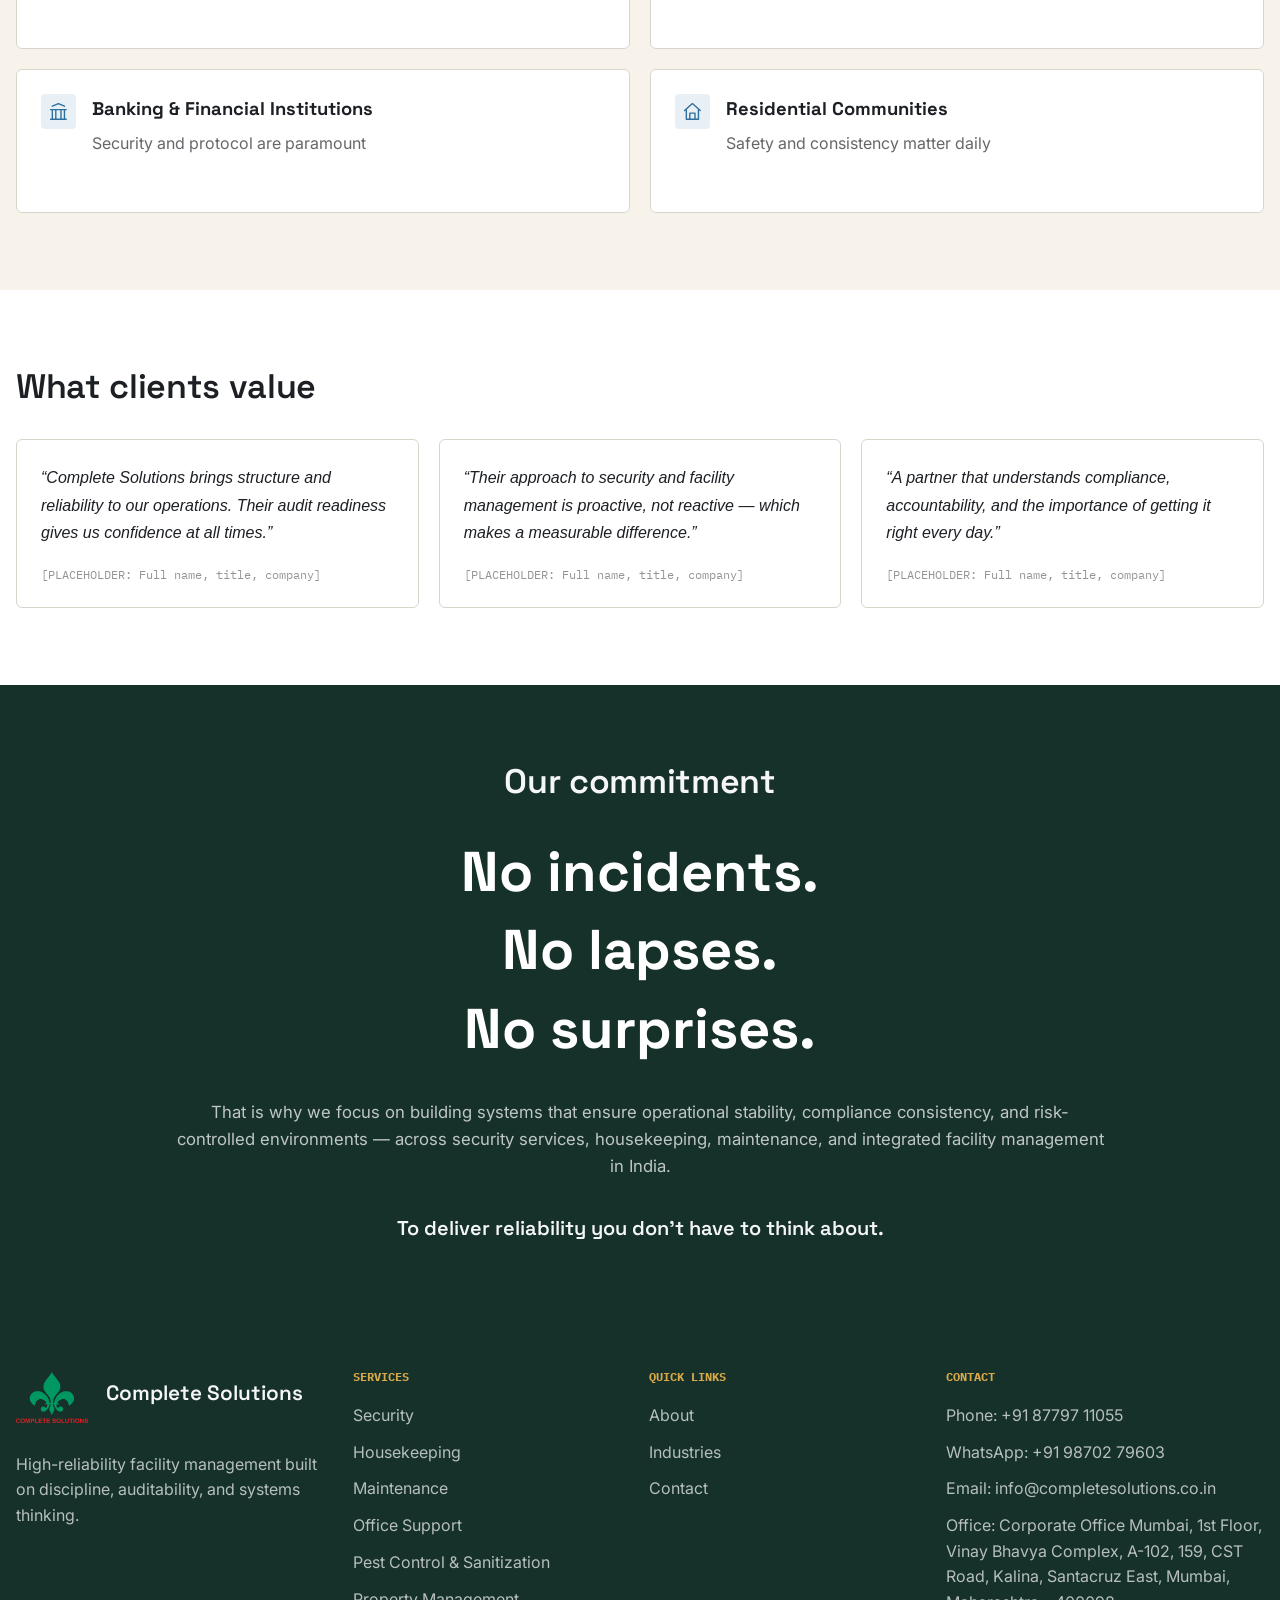
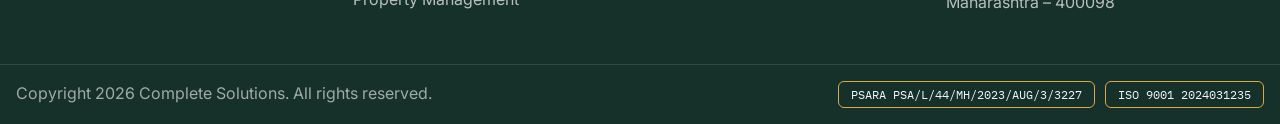
==== commit ed4419fd: "Add files via upload" ====
--- a/about.html
+++ b/about.html
@@ -3,9 +3,9 @@
 <head>
   <meta charset="UTF-8">
   <meta name="viewport" content="width=device-width, initial-scale=1.0">
-  <title>Complete Solutions - Best Security Services in Mumbai</title>
+  <title>Complete Solutions - Best Security Services in India</title>
   <link rel="icon" type="image/png" href="/assets/logo/Logo-2048x1468.png">
-  <meta name="description" content="About Complete Solutions, a compliance-driven facility management and security partner serving critical environments in Mumbai.">
+  <meta name="description" content="About Complete Solutions, a compliance-driven facility management and security partner serving critical environments in India.">
   <link rel="preconnect" href="https://fonts.googleapis.com">
   <link rel="preconnect" href="https://fonts.gstatic.com" crossorigin>
   <link href="https://fonts.googleapis.com/css2?family=Space+Grotesk:wght@500;600;700&family=Inter:wght@400;500;600;700&family=IBM+Plex+Mono:wght@400;500;600&display=swap" rel="stylesheet">
@@ -22,7 +22,7 @@
         <div class="hero-copy">
           <div class="eyebrow">About Complete Solutions</div>
           <h1 class="hero-title">From vendor to value since 1995.</h1>
-          <p class="hero-text">Complete Solutions is a high-reliability, compliance-driven facility partner for critical environments in Mumbai.</p>
+          <p class="hero-text">Complete Solutions is a high-reliability, compliance-driven facility partner for critical environments in India.</p>
         </div>
       </div>
     </section>
@@ -152,7 +152,7 @@
           <strong>No lapses.</strong>
           <strong>No surprises.</strong>
         </div>
-        <p>That is why we focus on building systems that ensure operational stability, compliance consistency, and risk-controlled environments &mdash; across security services, housekeeping, maintenance, and integrated facility management in Mumbai.</p>
+        <p>That is why we focus on building systems that ensure operational stability, compliance consistency, and risk-controlled environments &mdash; across security services, housekeeping, maintenance, and integrated facility management in India.</p>
         <p class="about-commitment__signoff">To deliver reliability you don&rsquo;t have to think about.</p>
       </div>
     </section>
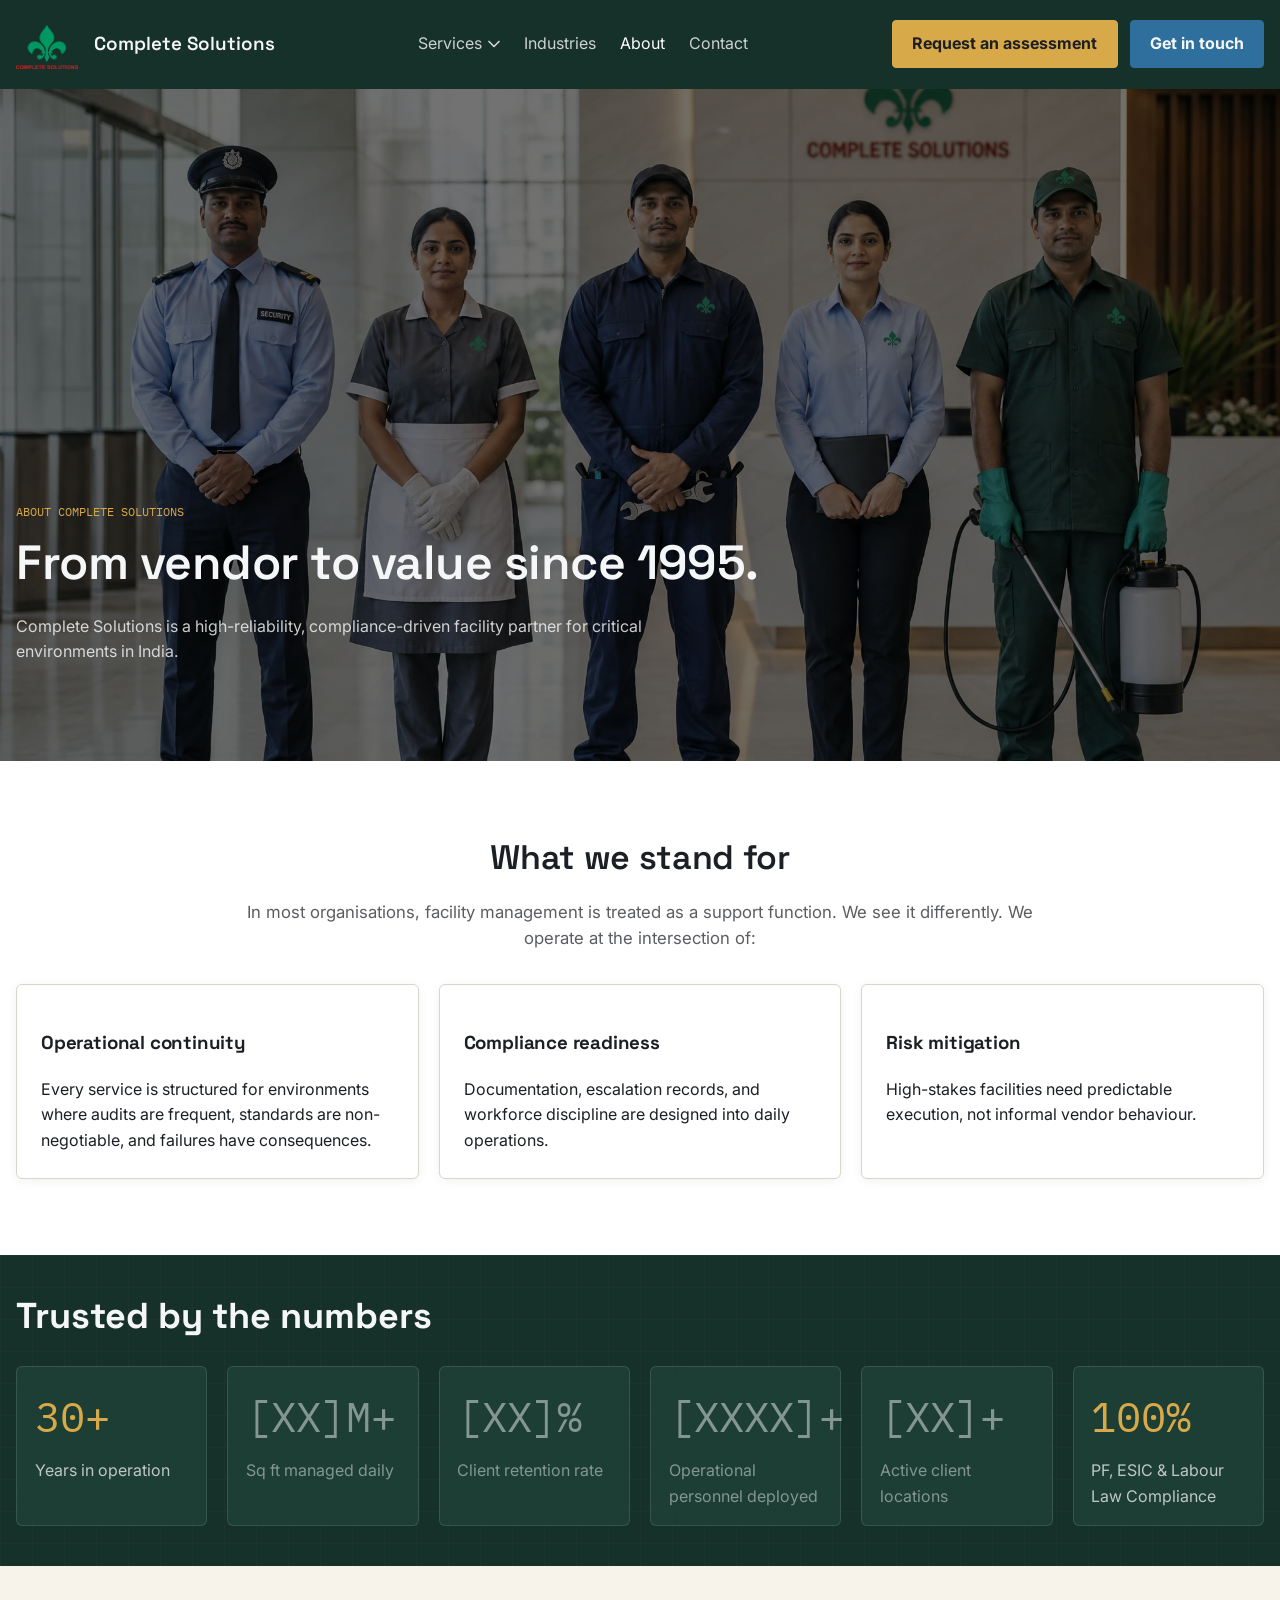
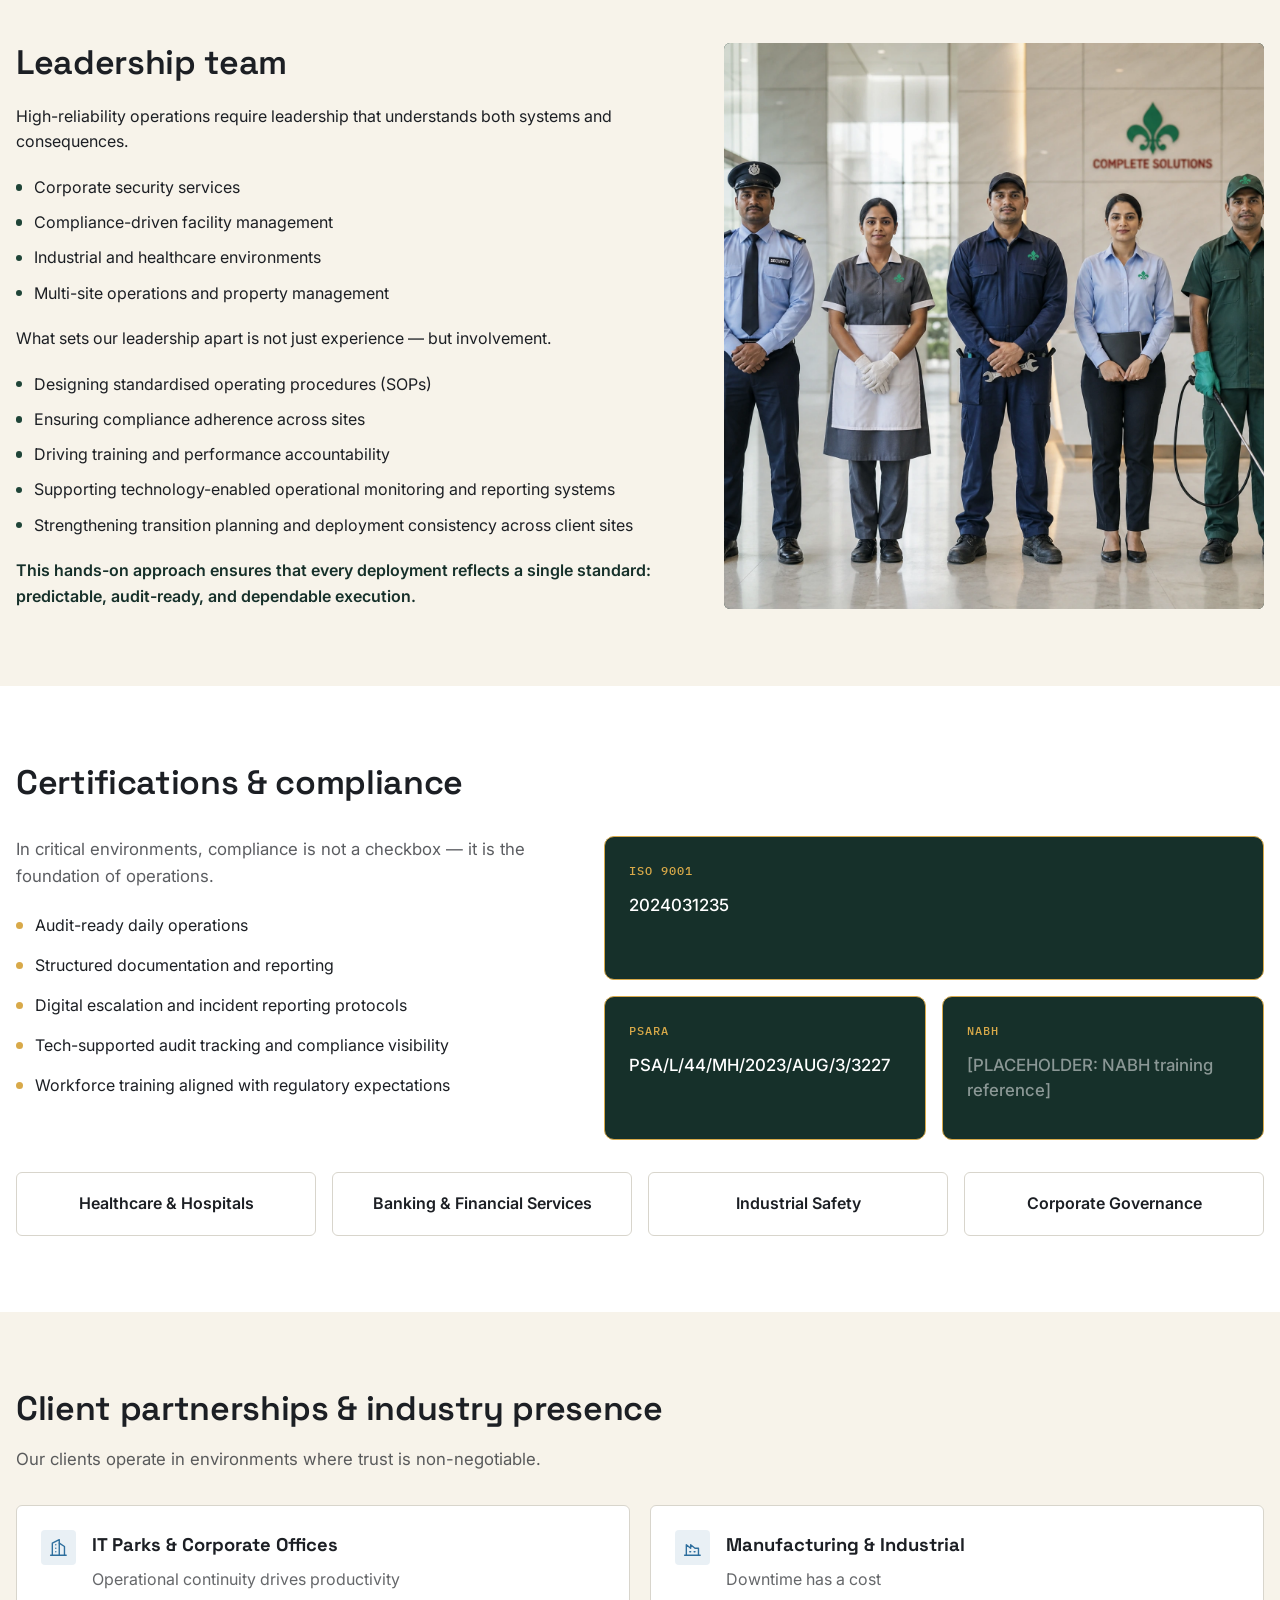
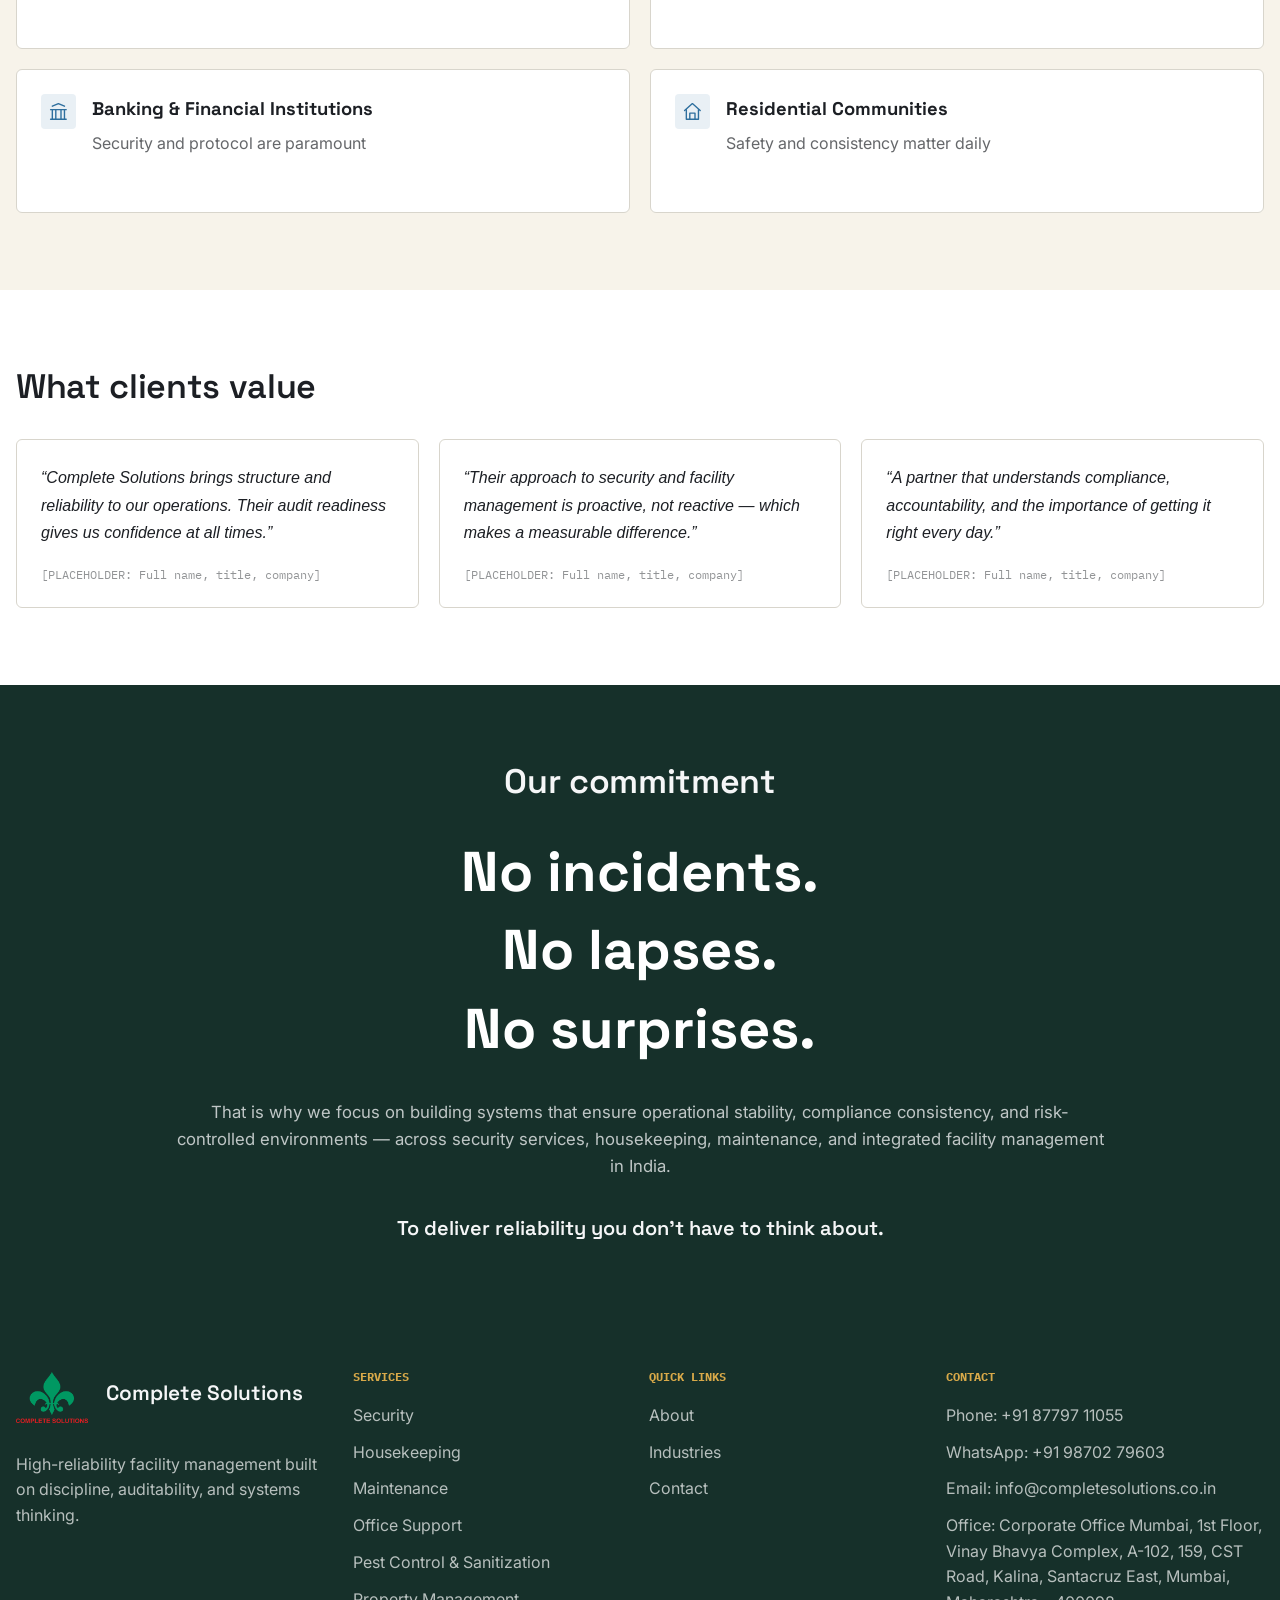
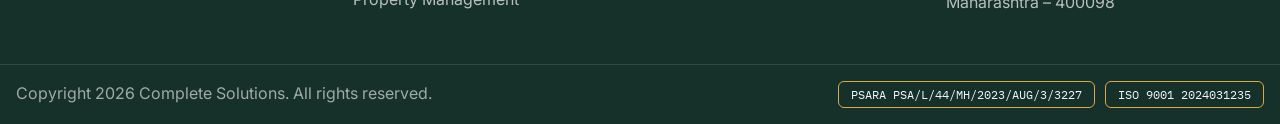
==== commit b70f9848: "Add files via upload" ====
--- a/about.html
+++ b/about.html
@@ -4,19 +4,19 @@
   <meta charset="UTF-8">
   <meta name="viewport" content="width=device-width, initial-scale=1.0">
   <title>Complete Solutions - Best Security Services in India</title>
-  <link rel="icon" type="image/png" href="/assets/logo/Logo-2048x1468.png">
+  <link rel="icon" type="image/webp" href="/assets/logo/Logo-2048x1468.webp">
   <meta name="description" content="About Complete Solutions, a compliance-driven facility management and security partner serving critical environments in India.">
   <link rel="preconnect" href="https://fonts.googleapis.com">
   <link rel="preconnect" href="https://fonts.gstatic.com" crossorigin>
   <link href="https://fonts.googleapis.com/css2?family=Space+Grotesk:wght@500;600;700&family=Inter:wght@400;500;600;700&family=IBM+Plex+Mono:wght@400;500;600&display=swap" rel="stylesheet">
-  <link rel="stylesheet" href="/style.css">
+  <link rel="stylesheet" href="/style.min.css">
 </head>
 <body>
   <div class="site-shell">
     <div data-site-header></div>
 
     <section class="hero">
-      <div class="hero-media"><img src="/assets/images/image-04.png" alt="Uniformed facility staff lined up in a disciplined formation."></div>
+      <div class="hero-media"><img src="/assets/images/image-04.webp" alt="Uniformed facility staff lined up in a disciplined formation."></div>
       <div class="hero-overlay"></div>
       <div class="container hero-inner">
         <div class="hero-copy">
@@ -76,7 +76,7 @@
             <p class="leadership-philosophy__closing">This hands-on approach ensures that every deployment reflects a single standard: predictable, audit-ready, and dependable execution.</p>
           </div>
           <figure class="asset leadership-philosophy__photo">
-            <img src="/assets/images/image-04.png" alt="Uniformed facility staff standing together as a team">
+            <img src="/assets/images/image-04.webp" alt="Uniformed facility staff standing together as a team">
           </figure>
         </div>
       </div>
@@ -159,6 +159,6 @@
 
     <div data-site-footer></div>
   </div>
-  <script src="/main.js"></script>
+  <script src="/main.min.js?v=20260709-1"></script>
 </body>
 </html>
--- a/style.min.css
+++ b/style.min.css
@@ -0,0 +1 @@
+:root{--olive-900:#16302a;--olive-700:#1f4438;--olive-500:#2b5b4a;--navy-900:var(--olive-900);--navy-700:var(--olive-700);--bg-light:#ffffff;--bg-beige:#f7f3ea;--bg-light-alt:var(--bg-beige);--text-dark:#1c1f24;--text-light:#f5f6f7;--border:#d8d5cc;--border-dark:#345245;--input-bg:#1c3d33;--steel-blue:#2e6f9e;--steel-blue-hover:#25577e;--gold:#d8a949;--gold-hover:#b8903a;--success:#3fae6b;--error:#b23b3b;--shadow-card:0 2px 12px rgba(0,0,0,0.06);--site-width:1280px;--section-space:clamp(3.5rem,6vw,6rem)}*{box-sizing:border-box}html{scroll-behavior:smooth;-webkit-text-size-adjust:100%;overflow-x:clip}body{margin:0;font-family:Inter,Arial,sans-serif;color:var(--text-dark);background:var(--bg-light);line-height:1.6;overflow-x:clip;-webkit-font-smoothing:antialiased;-moz-osx-font-smoothing:grayscale;text-rendering:optimizeLegibility}img{display:block;max-width:100%}a{color:inherit;text-decoration:none}button,input,select,textarea{font:inherit}.site-shell{min-height:100vh;overflow-x:clip}.site-shell>:is(section,main)[data-light-surface="white"]{background:var(--bg-light)}.site-shell>:is(section,main)[data-light-surface="beige"]{background:var(--bg-beige)}.container{width:min(calc(100% - 2rem),var(--site-width));margin:0 auto}.section{padding:var(--section-space) 0}.section-light{background:transparent}.section-muted{background:transparent}.section-dark{color:var(--text-light);background-color:var(--navy-900)}.eyebrow{font-family:"IBM Plex Mono",monospace;font-size:0.72rem;text-transform:uppercase;letter-spacing:0;color:var(--gold)}.section-title,.page-title,.hero-title,.card-title{font-family:"Space Grotesk",Arial,sans-serif;letter-spacing:-0.01em}.section-title{margin:0.75rem 0 0;font-size:clamp(1.625rem,3vw,2.125rem);font-weight:600;line-height:1.2}.lead{font-size:1.05rem;color:rgba(28,31,36,0.76)}.dark-copy{color:rgba(245,246,247,0.78)}.header{position:sticky;top:0;z-index:40;background-color:#16302a;background-image:none;border-bottom:1px solid transparent;transition:background-color 220ms ease,border-color 220ms ease,box-shadow 220ms ease}.header.is-scrolled,.header.mobile-open{background-color:#16302a;background-image:none;border-bottom-color:rgba(216,213,204,0.12);box-shadow:0 8px 24px rgba(9,18,16,0.12)}.header-inner{display:flex;align-items:center;justify-content:space-between;gap:1rem;min-height:5.5rem}.header-inner>*,.split>*,.grid>*,.footer-main>*,.contact-grid>*,.map-and-forms>*,.industry-feature>*{min-width:0}.brand{display:flex;align-items:center;gap:1rem;color:var(--text-light);min-width:0;flex:0 1 auto}.brand-mark{display:grid;place-items:center;width:3.85rem;height:2.8rem;padding:0.2rem 0;flex:0 0 auto}.brand-mark img{width:100%;height:100%;object-fit:contain}.brand-name{font-family:"Space Grotesk",Arial,sans-serif;font-weight:600;font-size:1.18rem;white-space:nowrap}.nav{display:flex;align-items:center;gap:1.5rem;color:rgba(245,246,247,0.82);min-width:0;flex:1 1 auto;justify-content:center}.nav a:hover,.nav a.is-active,.nav-services__trigger:hover{color:#ffffff}.nav-services{position:relative}.nav-services__trigger{display:inline-flex;gap:6px;padding:0;align-items:center;border:0;background:transparent;color:inherit;font:inherit;cursor:pointer}.nav-chevron{width:12px;height:8px;fill:none;stroke:currentColor;stroke-width:1.7;stroke-linecap:round;stroke-linejoin:round;transition:transform 200ms ease;pointer-events:none}.nav-dropdown{position:absolute;top:calc(100%+0.75rem);left:0;min-width:17rem;padding:0.65rem;border-radius:6px;border:1px solid rgba(255,255,255,0.12);background:rgba(31,68,56,0.55);backdrop-filter:blur(12px);-webkit-backdrop-filter:blur(12px);color:#ffffff;opacity:0;visibility:hidden;transform:translateY(6px);transition:opacity 200ms ease 100ms,transform 200ms ease 100ms,visibility 0s linear 300ms}.nav-services.is-open .nav-dropdown{opacity:1;visibility:visible;transform:translateY(0);transition-delay:0s}.nav-services.is-open .nav-chevron,.mobile-menu__services.is-open .nav-chevron{transform:rotate(180deg)}.nav-dropdown a{display:block;padding:0.65rem 0.8rem;border-radius:4px;color:#ffffff}.nav-dropdown a:hover{background:rgba(255,255,255,0.1)}@media (min-width:900px){.nav-services:hover .nav-dropdown{opacity:1;visibility:visible;transform:translateY(0);transition-delay:0s}.nav-services:hover .nav-chevron{transform:rotate(180deg)}}.header-actions{display:flex;align-items:center;gap:0.75rem;flex:0 0 auto}.mobile-toggle{display:none;position:relative;z-index:3;border:1px solid var(--border-dark);background:transparent;color:var(--text-light);border-radius:4px;width:2.8rem;height:2.8rem;padding:0.7rem;cursor:pointer}.mobile-toggle span{display:block;width:24px;height:2px;background:currentColor;transform-origin:center;transition:transform 280ms ease,opacity 180ms ease}.mobile-menu,.mobile-menu-backdrop{display:none}.btn-row{display:flex;flex-wrap:wrap;gap:0.75rem}.btn{display:inline-flex;align-items:center;justify-content:center;min-height:3rem;padding:0.8rem 1.2rem;border-radius:4px;border:1px solid transparent;font-weight:700;line-height:1.2;transition:0.2s ease;text-align:center;max-width:100%}.btn-quote{background:var(--steel-blue);border-color:var(--steel-blue);color:var(--text-light)}.btn-quote:hover{background:var(--steel-blue-hover)}.btn-assessment{background:var(--gold);border-color:var(--gold);color:var(--text-dark)}.btn-assessment:hover{background:var(--gold-hover)}.btn-ghost{border-color:var(--border-dark);color:var(--text-light)}.hero{position:relative;color:var(--text-light);background:var(--navy-900);overflow:hidden}.hero::before{content:none}.hero-media{position:absolute;inset:0}.hero-media img{width:100%;height:100%;object-fit:cover}.hero-overlay{position:absolute;inset:0;background:rgba(0,0,0,0.55)}.hero-inner{position:relative;z-index:1;display:grid;grid-template-columns:minmax(0,1fr);align-items:end;min-height:42rem;padding:8rem 0 5rem}.hero-copy{width:100%;max-width:52rem}.hero .eyebrow{font-size:0.72rem;font-weight:400;line-height:1.6}.hero-title{margin:1rem 0 0;font-size:clamp(2rem,5vw,3rem);font-weight:600;line-height:1.1}body[data-service] .hero-title{position:relative;display:inline-block;padding-bottom:1rem}body[data-service] .hero-title::after{content:"";position:absolute;left:0;bottom:0;width:4.5rem;height:2px;background:var(--gold)}.hero-text{max-width:42rem;margin-top:1.5rem;font-size:1rem;font-weight:400;line-height:1.6;color:rgba(245,246,247,0.82)}.grid{display:grid;gap:1.25rem}.grid-2{grid-template-columns:repeat(2,minmax(0,1fr))}.grid-3{grid-template-columns:repeat(3,minmax(0,1fr))}.grid-4{grid-template-columns:repeat(4,minmax(0,1fr))}.grid-5{grid-template-columns:repeat(5,minmax(0,1fr))}.grid-auto{grid-template-columns:repeat(auto-fit,minmax(280px,1fr))}.card{background:#fff;border:1px solid var(--border);border-radius:6px;padding:1.5rem;box-shadow:var(--shadow-card)}.card-dark{background:var(--olive-700);border-color:var(--border-dark);color:var(--text-light)}.icon-chip{width:2.2rem;height:2.2rem;border-radius:4px;display:grid;place-items:center;background:rgba(46,111,158,0.1);color:var(--steel-blue)}.icon-chip svg{width:1.3rem;height:1.3rem;fill:none;stroke:currentColor;stroke-width:1.6;stroke-linecap:round;stroke-linejoin:round}.service-card .icon-chip,.feature-card .icon-chip,.industry-card .icon-chip{width:auto;height:auto;padding:0;border-radius:0;background:transparent;display:inline-flex;place-items:initial}.service-card .icon-chip svg,.feature-card .icon-chip svg,.industry-card .icon-chip svg{width:1.25rem;height:1.25rem}.contact-card{display:flex;flex-direction:column;align-items:flex-start;gap:0.85rem}.contact-card__heading{display:flex;align-items:center;gap:0.75rem}.contact-card__icon-image{width:1.4rem;height:1.4rem;object-fit:contain;flex:0 0 auto}.contact-card .card-title,.contact-card .card-copy{margin:0}.feature-card .icon-chip,.industry-card .icon-chip{margin-bottom:1rem}.feature-card h3,.service-card h3,.industry-card h3,.stat-card .value{margin:0}.feature-card p,.service-card p,.industry-card p,.card-copy{margin:0.75rem 0 0}.service-credibility-section,.service-systems-section,.service-subservices-section,.service-why-section{padding:56px 0}.service-credibility-section .container,.service-systems-section .container,.service-subservices-section .container,.service-why-section .container,.service-closing-section .container,.service-cta-section .container{width:100%;max-width:var(--site-width);margin:0 auto;padding-right:24px;padding-left:24px}.service-intro-row{display:grid;grid-template-areas:"media" "content";gap:32px;align-items:stretch}.service-intro-content{grid-area:content;align-self:center;min-width:0}.service-intro-media{grid-area:media;min-width:0}.service-credibility-section .section-title,.service-systems-section .section-title,.service-subservices-section .section-title,.service-why-section .section-title{margin:12px 0 0;font-size:30px;font-weight:600;line-height:36px}.service-systems-section .section-title,.service-subservices-section .section-title{margin-top:0}.service-credibility-copy{margin-top:24px;color:rgba(28,31,36,0.76);font-size:16px;line-height:32px}.service-credibility-copy p{margin:0}.service-credibility-copy p+p{margin-top:20px}.service-intro-media .asset{max-width:none;min-height:0;margin:0;border:1px solid var(--border);background:#fff;color:var(--text-dark)}.service-feature-grid{display:grid;grid-template-columns:1fr;gap:20px;margin-top:32px}.service-feature-card{min-width:0;padding:20px;border:1px solid var(--border);border-radius:6px}.service-feature-card__icon{width:24px;height:24px;color:var(--steel-blue)}.service-feature-card__icon svg{display:block;width:24px;height:24px;fill:none;stroke:currentColor;stroke-width:1.6;stroke-linecap:round;stroke-linejoin:round}.service-feature-card h3,.service-subservice-card h3{margin:16px 0 0;font-family:"Space Grotesk",Arial,sans-serif;font-size:18px;font-weight:600;line-height:28px}.service-feature-card p,.service-subservice-card p{margin:8px 0 0;color:rgba(28,31,36,0.7);font-size:14px;line-height:24px}.service-subservice-grid{display:grid;grid-template-columns:repeat(auto-fit,minmax(280px,1fr));gap:20px;margin-top:32px}.service-subservice-card{min-width:0;padding:24px;border:1px solid var(--border);border-radius:6px;background:#fff}.service-subservice-card h3{margin-top:0}.service-subservice-card p{margin-top:12px}.service-why-grid{display:grid;gap:40px}.service-why-list{margin:0;padding:0;list-style:none}.service-why-list li{padding-left:16px;border-left:1px solid var(--gold);color:rgba(245,246,247,0.78)}.service-why-list li+li{margin-top:16px}.service-closing-section{padding:64px 0}.service-closing-section p{max-width:768px;margin:0;font-family:"Space Grotesk",Arial,sans-serif;font-size:24px;font-weight:600;line-height:1.375;color:var(--text-dark)}.service-cta-section{padding:80px 0}.service-cta-inner{display:flex;flex-direction:column;gap:32px}.service-cta-section .section-title{max-width:672px;margin:12px 0 0;font-size:30px;font-weight:600;line-height:36px}.service-cta-section .btn{min-height:48px;padding:12px 20px;font-size:14px;font-weight:600;line-height:1.25}.service-cta-section .btn-row{flex-direction:column;flex-wrap:nowrap}.service-cta-section .btn-row .btn{width:100%}@media (min-width:480px){.service-cta-section .btn-row{flex-direction:row}.service-cta-section .btn-row .btn{width:auto}}@media (min-width:768px){.service-credibility-section,.service-systems-section,.service-subservices-section,.service-why-section{padding-top:96px;padding-bottom:96px}.service-credibility-section .container,.service-systems-section .container,.service-subservices-section .container,.service-why-section .container,.service-closing-section .container,.service-cta-section .container{padding-right:48px;padding-left:48px}.service-intro-row{grid-template-columns:minmax(0,0.9fr) minmax(0,1.1fr);grid-template-areas:"content media";gap:clamp(2rem,4vw,4rem)}.service-feature-grid,.service-why-grid{grid-template-columns:repeat(2,minmax(0,1fr))}.service-cta-inner{flex-direction:row;align-items:center;justify-content:space-between}.service-cta-section .section-title{font-size:36px;line-height:40px}}@media (min-width:1024px){.service-feature-grid{grid-template-columns:repeat(4,minmax(0,1fr))}}.stat-bar{padding:1rem 0;background-image:linear-gradient(rgba(216,169,73,0.035) 1px,transparent 1px),linear-gradient(90deg,rgba(216,169,73,0.035) 1px,transparent 1px);background-size:32px 32px}.stat-card{padding:1rem 1.1rem;border:1px solid rgba(255,255,255,0.12);border-radius:6px;background:rgba(43,91,74,0.35);backdrop-filter:blur(16px);-webkit-backdrop-filter:blur(16px)}.stat-card .value{font-family:"IBM Plex Mono",monospace;font-size:clamp(1.8rem,4vw,2.6rem);color:var(--gold)}.stat-card .label{margin-top:0.5rem;color:rgba(245,246,247,0.75)}.asset{position:relative;overflow:hidden;border-radius:6px;width:100%;min-height:100%;isolation:isolate;background:var(--navy-900)}.asset img{width:100%;height:100%;object-fit:cover}.leadership-philosophy{display:grid;grid-template-columns:minmax(0,1.1fr) minmax(0,0.9fr);gap:3rem;align-items:stretch}.leadership-philosophy__copy>p{margin:1.25rem 0 0;color:var(--text-dark)}.leadership-list{display:grid;gap:0.6rem;margin:1.25rem 0 0;padding:0;color:var(--text-dark);list-style:none}.leadership-list li{display:flex;gap:0.7rem;align-items:flex-start}.leadership-list li::before{content:"";width:0.4rem;height:0.4rem;margin-top:0.58rem;border-radius:50%;background:var(--navy-700);flex:0 0 auto}.leadership-philosophy__copy .leadership-philosophy__closing{color:var(--navy-900);font-weight:600}.section-workforce .asset.leadership-philosophy__photo{min-height:100%;margin:0;aspect-ratio:auto}.leadership-philosophy__photo img{object-position:top center}.about-section-title{margin-top:0}.about-section-intro{max-width:58rem;margin:1rem 0 0;color:rgba(28,31,36,0.72);font-size:1.05rem}.about-centered-intro{max-width:52rem;margin:1.25rem auto 0;color:rgba(28,31,36,0.72);font-size:1.05rem;text-align:center}.about-standards .about-section-title{text-align:center}.about-pillar-grid{margin-top:2rem}.about-stats{padding:2.5rem 0}.about-stats__title{margin:0 0 1.75rem;color:var(--text-light);font-family:"Space Grotesk",Arial,sans-serif;font-size:clamp(1.6rem,3vw,2.25rem);line-height:1.2}.about-stats-grid{display:grid;grid-template-columns:repeat(6,minmax(0,1fr));gap:1.25rem}.about-stats .stat-card--placeholder .value,.about-stats .stat-card--placeholder .label{color:rgba(245,246,247,0.48)}.about-compliance__layout{display:grid;grid-template-columns:minmax(0,0.9fr) minmax(0,1.1fr);gap:3rem;align-items:stretch;margin-top:2rem}.about-compliance__copy{padding-right:1rem}.about-compliance__copy .about-section-intro{margin-top:0}.about-compliance__list{display:grid;gap:0.9rem;margin:1.5rem 0 0;padding:0;list-style:none}.about-compliance__list li{display:flex;gap:0.75rem;align-items:flex-start}.about-compliance__list li::before{content:"";width:0.45rem;height:0.45rem;margin-top:0.55rem;border-radius:50%;background:#d8a949;flex:0 0 auto}.about-certifications-grid{display:grid;grid-template-columns:1fr 1fr;gap:1rem}.about-certification-card{display:flex;min-width:0;min-height:9rem;padding:1.5rem;flex-direction:column;justify-content:flex-start;border:1px solid #d8a949;border-radius:10px;background:var(--navy-900)}.about-certification-card--wide{grid-column:1 / -1}.about-certification-card__label{color:#d8a949;font-family:"IBM Plex Mono",monospace;font-size:0.78rem;font-weight:500;letter-spacing:0.08em;text-transform:uppercase}.about-certification-card__value{margin-top:0.75rem;color:#fff;font-size:1.05rem;font-weight:500;line-height:1.5;overflow-wrap:anywhere}a.about-certification-card:hover,a.about-certification-card:focus-visible{background:var(--navy-700)}.about-placeholder{color:rgba(245,246,247,0.52)}.compliance-sectors{display:grid;grid-template-columns:repeat(4,minmax(0,1fr));gap:1rem;margin-top:2rem}.compliance-sector{display:flex;min-height:4rem;padding:0.85rem 1rem;align-items:center;justify-content:center;border:1px solid var(--border);border-radius:6px;background:#fff;font-weight:600;text-align:center}.about-industry-grid{display:grid;grid-template-columns:repeat(2,minmax(0,1fr));gap:1.25rem;margin-top:2rem}.about-industry-tile{display:flex;gap:1rem;min-height:9rem;padding:1.5rem;align-items:flex-start;border:1px solid var(--border);border-radius:6px;background:#fff}.about-industry-tile .icon-chip{margin:0;flex:0 0 auto}.about-industry-tile h3{margin:0;font-family:"Space Grotesk",Arial,sans-serif;font-size:1.15rem}.about-industry-tile p{margin:0.5rem 0 0;color:rgba(28,31,36,0.68)}.about-testimonials__grid{margin-top:2rem}.about-testimonial-card{margin:0;padding:1.5rem;border:1px solid var(--border);border-radius:6px;background:#fff}.about-testimonial-card p{margin:0;font-style:italic;line-height:1.7}.about-testimonial-card footer{margin-top:1.25rem;color:rgba(28,31,36,0.48);font-family:"IBM Plex Mono",monospace;font-size:0.72rem;line-height:1.5}.about-commitment__inner{max-width:58rem;text-align:center}.about-commitment__inner .section-title{margin-top:0}.about-commitment__statements{display:grid;gap:1.25rem;margin:2.5rem 0}.about-commitment__statements strong{color:#fff;font-family:"Space Grotesk",Arial,sans-serif;font-size:clamp(2rem,5vw,3.5rem);line-height:1.05}.about-commitment__inner>p{margin:0 auto;color:rgba(245,246,247,0.76);font-size:1.05rem}.about-commitment__inner .about-commitment__signoff{margin-top:2rem;color:var(--text-light);font-family:"Space Grotesk",Arial,sans-serif;font-size:1.25rem;font-weight:600}.service-card ul,.plain-list{margin:1rem 0 0;padding:0;list-style:none}.service-card li,.plain-list li{display:flex;gap:0.6rem;margin-top:0.6rem}.service-card li::before,.plain-list li::before{content:"";width:0.35rem;height:0.35rem;margin-top:0.55rem;border-radius:999px;background:var(--gold);flex:0 0 auto}.used-in{margin-top:1rem;font-family:"IBM Plex Mono",monospace;font-size:0.76rem;color:rgba(28,31,36,0.58)}.split{display:grid;gap:2rem}.split-hero{grid-template-columns:1.05fr 0.95fr}.timeline{display:grid;gap:1rem;grid-template-columns:repeat(auto-fit,minmax(180px,1fr))}.timeline-step{padding-left:1rem;border-left:1px solid var(--gold)}.timeline-step span{font-family:"IBM Plex Mono",monospace;color:var(--gold)}.quote-block{font-size:1.12rem}.industry-feature{display:grid;gap:1.5rem;border-top:1px solid var(--border);padding:2.5rem 0;grid-template-columns:0.72fr 1.28fr}.industry-row{display:grid;grid-template-columns:minmax(0,0.9fr) minmax(0,1.1fr);grid-template-areas:"content media";align-items:stretch;gap:clamp(2rem,4vw,4rem);padding:clamp(3rem,5vw,4.5rem) 0;border-top:1px solid var(--border)}.industry-row>*{min-width:0}.industry-row__content{grid-area:content;align-self:center;max-width:34rem}.industry-row__content .section-title{margin:0}.industry-row__description{margin:1.25rem 0 0;font-size:1.05rem;line-height:1.7;color:rgba(28,31,36,0.76)}.industry-row__pain-points{margin:1rem 0 0;line-height:1.65;color:rgba(28,31,36,0.7)}.industry-row__services{margin-top:1.5rem}.industry-row__services-label{margin:0 0 0.65rem;font-family:"IBM Plex Mono",monospace;font-size:0.72rem;font-weight:500;text-transform:uppercase;color:rgba(28,31,36,0.62)}.industry-row__tags{display:flex;flex-wrap:wrap;gap:0.55rem}.industry-row__tag{display:inline-flex;align-items:center;min-height:2rem;padding:0.35rem 0.75rem;border:1px solid rgba(46,111,158,0.2);border-radius:999px;background:rgba(46,111,158,0.08);color:var(--steel-blue-hover);font-size:0.8rem;font-weight:500;line-height:1.2}.industry-row__media{grid-area:media;min-height:22rem;margin:0;aspect-ratio:16 / 9}.industry-row--reverse{grid-template-columns:minmax(0,1.1fr) minmax(0,0.9fr);grid-template-areas:"media content"}@media (max-width:820px){.industry-row{grid-template-columns:1fr;grid-template-areas:"media" "content";gap:1.75rem;padding:3rem 0}.industry-row__content{max-width:none}.industry-row__media{min-height:0}.industry-row--reverse{grid-template-columns:1fr}}.section-tech{padding:2rem 0;background:transparent}.section-tech__inner{display:grid;width:100%;max-width:var(--site-width);margin:0 auto;padding:0 1.5rem;gap:1.25rem}.section-tech__grid{display:grid;min-width:0;gap:1rem}.section-tech__card{padding:1rem;border:1px solid var(--border);border-radius:6px;background:#fff}.section-tech__icon{display:flex;width:1.25rem;height:1.25rem;color:var(--steel-blue)}.section-tech__icon svg{width:1.25rem;height:1.25rem;fill:none;stroke:currentColor;stroke-width:1.6;stroke-linecap:round;stroke-linejoin:round}.section-tech__card h2{margin:0.75rem 0 0;font-family:"Space Grotesk",Arial,sans-serif;font-size:0.875rem;font-weight:600;line-height:1.25rem;letter-spacing:-0.01em;color:var(--text-dark)}.section-tech__card p{margin:0.25rem 0 0;font-size:0.75rem;line-height:1.25rem;color:rgba(28,31,36,0.64)}.section-tech .asset{min-width:0;min-height:260px;margin:0;aspect-ratio:4 / 3;border:1px solid var(--border);background:#fff;color:var(--text-dark)}@media (min-width:768px){.section-tech__inner{grid-template-columns:minmax(0,1.15fr) minmax(0,0.85fr);padding-inline:3rem}.section-tech__grid{grid-template-columns:repeat(2,minmax(0,1fr))}}@media (min-width:1280px){.section-tech__grid{grid-template-columns:repeat(3,minmax(0,1fr))}}.section-compliance .asset{aspect-ratio:3 / 2}.section-workforce .asset{aspect-ratio:4 / 3}.industry-card .asset,.industry-feature .asset{aspect-ratio:16 / 9}.industries-showcase{background:transparent;font-family:Inter,Arial,sans-serif}.industries-showcase__inner{max-width:1300px;margin:0 auto;padding:100px 48px}.industries-showcase__title{margin:0 0 40px;font-family:"Space Grotesk",Arial,sans-serif;font-size:36px;font-weight:600;line-height:1.2;letter-spacing:-0.01em;color:var(--text-dark);text-align:left}.industries-showcase__grid{display:grid;grid-template-columns:repeat(4,1fr);gap:30px}.industries-card{background:#fff;border:1px solid #e5e7eb;border-radius:10px;overflow:hidden;box-shadow:none;opacity:0;transform:translateY(28px);transition:opacity 450ms ease-out,transform 450ms ease-out}.industries-card.is-visible{opacity:1;transform:translateY(0)}.industries-card__media{position:relative;overflow:hidden;margin:0;padding-top:56.25%}.industries-card__media img{position:absolute;inset:0;width:100%;height:100%;object-fit:cover}.industries-card__overlay{position:absolute;inset:0;background:linear-gradient(to top,rgba(0,0,0,0.75) 0%,rgba(0,0,0,0.1) 60%,transparent 100%)}.industries-card__copy{position:absolute;left:0;right:0;bottom:0;padding:16px;color:#fff}.industries-card__copy small{display:block;margin-bottom:5px;font-family:"Courier New",Courier,monospace;font-size:10px;text-transform:uppercase;letter-spacing:0.07em;color:rgba(255,255,255,0.65)}.industries-card__copy strong{display:block;max-width:85%;font-size:20px;font-weight:700;line-height:1.25;color:#fff}.industries-card__icon{display:flex;justify-content:flex-start;align-items:center;padding:18px 0 14px 22px}.industries-card__icon svg{width:32px;height:32px;fill:none;stroke:#2e7dd6;stroke-width:1.5;stroke-linecap:round;stroke-linejoin:round}.industries-card__body{padding:0 22px 28px}.industries-card__body h3{margin:0 0 10px;font-family:"Space Grotesk",Arial,sans-serif;font-size:17px;font-weight:500;line-height:1.3;color:var(--text-dark)}.industries-card__body p{margin:0;font-family:Inter,Arial,sans-serif;font-size:14px;font-weight:400;line-height:1.65;color:#6b7280}.trust-strip{background:transparent;border-top:1px solid var(--border);border-bottom:1px solid var(--border);padding:32px 0}.trust-strip__inner{width:100%;max-width:var(--site-width);margin:0 auto;padding:0 48px}.certifications-showcase{display:grid;grid-template-columns:0.9fr 1.1fr;gap:16px;align-items:stretch;margin-top:0}.certifications-showcase__media{position:relative;margin:0;aspect-ratio:3 / 2;border:1px solid var(--border);border-radius:6px;overflow:hidden;background:#fff;color:var(--text-dark)}.certifications-showcase__media img{position:absolute;inset:0;width:100%;height:100%;object-fit:cover;display:block}.certifications-showcase__cards{display:grid;grid-template-columns:1fr 1fr;gap:12px;align-items:stretch;padding:16px;background:var(--navy-900)}.certifications-card--wide{grid-column:1 / -1}.certifications-card{display:grid;grid-template-columns:1fr 1fr;min-width:0;overflow:hidden;border:1px solid rgba(201,149,43,0.55);border-radius:6px;padding:0;background:var(--navy-900);color:var(--text-light)}.certifications-card__half{display:flex;min-width:0;padding:24px;flex-direction:column;justify-content:center}.certifications-card__summary{border-right:1px solid #d8a949}.certifications-card__summary strong{color:#fff;font-family:"Space Grotesk",Arial,sans-serif;font-size:clamp(1.35rem,2vw,1.6rem);font-weight:700;line-height:1.2}.certifications-card__summary span{margin-top:0.6rem;color:rgba(255,255,255,0.5);font-size:13px;font-weight:400;line-height:1.5}.certifications-card__label{color:#d8a949;font-family:"IBM Plex Mono",monospace;font-size:11px;font-weight:700;letter-spacing:0.1em;line-height:1.4;text-transform:uppercase}.certifications-card__value{margin-top:0.65rem;color:#fff;font-family:"IBM Plex Mono",monospace;font-size:clamp(1.25rem,2.2vw,1.75rem);font-weight:700;line-height:1.25;overflow-wrap:anywhere}.certifications-card__value--long{font-size:clamp(1rem,1.55vw,1.4rem)}.certifications-card__value--placeholder{color:rgba(255,255,255,0.5);font-size:0.88rem;font-weight:500}.certifications-card--link{text-decoration:none;cursor:pointer;transition:box-shadow 180ms ease,border-color 180ms ease}.certifications-card--link:hover{border-color:#d8a949;box-shadow:inset 0 0 0 999px rgba(216,169,73,0.06)}.certifications-card--link:focus-visible{outline:2px solid var(--gold);outline-offset:4px}.licenses-registry{display:grid;gap:3rem}.licenses-section-heading{max-width:48rem}.licenses-section-heading .section-title{margin-top:0.5rem}.licenses-section-heading .lead{margin:1rem 0 0}.iso-certificate{display:grid;grid-template-columns:minmax(0,1fr) minmax(18rem,0.72fr);border:1px solid var(--border-dark);border-radius:6px;overflow:hidden;background-color:var(--navy-900);background-image:linear-gradient(rgba(46,111,158,0.04) 1px,transparent 1px),linear-gradient(90deg,rgba(46,111,158,0.04) 1px,transparent 1px);background-size:32px 32px;color:var(--text-light)}.iso-certificate__copy,.iso-certificate__number{padding:2rem}.iso-certificate__copy{display:flex;flex-direction:column;justify-content:center}.iso-certificate__copy h2{margin:0;font-family:"Space Grotesk",Arial,sans-serif;font-size:clamp(1.75rem,3vw,2.5rem);line-height:1.15}.iso-certificate__copy p{max-width:38rem;margin:0.75rem 0 0;color:rgba(245,246,247,0.72)}.iso-certificate__number{display:flex;flex-direction:column;justify-content:center;border-left:1px solid rgba(201,149,43,0.45);background:var(--navy-700)}.iso-certificate__number span{font-family:"IBM Plex Mono",monospace;font-size:0.75rem;line-height:1.5;text-transform:uppercase;color:var(--gold)}.iso-certificate__number strong{margin-top:0.75rem;font-family:"IBM Plex Mono",monospace;font-size:clamp(1.5rem,3vw,2.25rem);font-weight:500;line-height:1.2;color:var(--text-light)}.license-table-section{display:grid;gap:1.5rem}.license-table-wrap{width:100%;overflow-x:auto;border:1px solid var(--border);border-radius:6px;background:#fff;box-shadow:var(--shadow-card)}.license-table{width:100%;min-width:980px;border-collapse:collapse;table-layout:fixed}.license-table th,.license-table td{padding:1rem 1.125rem;text-align:left;vertical-align:top;border-bottom:1px solid var(--border)}.license-table th{background:var(--navy-900);color:var(--gold);font-family:"IBM Plex Mono",monospace;font-size:0.75rem;font-weight:500;line-height:1.5;text-transform:uppercase}.license-table td{color:rgba(28,31,36,0.78);font-size:0.875rem;line-height:1.6}.license-table tbody tr:last-child td{border-bottom:0}.license-table tbody tr:nth-child(even) td{background:rgba(216,213,204,0.14)}.license-table th:nth-child(1){width:15%}.license-table th:nth-child(2){width:29%}.license-table th:nth-child(3){width:28%}.license-table th:nth-child(4),.license-table th:nth-child(5){width:14%}.license-table__number{font-family:"IBM Plex Mono",monospace;font-size:0.8rem;color:var(--navy-700);overflow-wrap:anywhere}.license-table__date{white-space:nowrap}.contact-grid{display:grid;gap:1.25rem;grid-template-columns:repeat(4,minmax(0,1fr))}.map-and-forms{display:grid;gap:2rem;grid-template-columns:1fr}.map-frame{overflow:hidden;border:1px solid var(--border);border-radius:6px}.map-frame iframe{width:100%;height:320px;display:block;border:0}.forms{display:grid;grid-template-columns:repeat(2,minmax(0,1fr));gap:1.5rem;align-items:start}.form-card{padding:1.5rem;border-radius:6px;border:1px solid var(--border);background:#fff}.form-card.muted{background:var(--bg-light)}.form-eyebrow{margin-bottom:0.65rem;color:var(--gold);font-family:"IBM Plex Mono",monospace;font-size:0.75rem;font-weight:500;text-transform:uppercase}.form-grid{display:grid;gap:1rem;grid-template-columns:repeat(2,minmax(0,1fr))}.field,.field-full{display:grid;gap:0.45rem}.field-full{grid-column:1 / -1}.field label,.field-full label{font-size:0.94rem;font-weight:600}.field input,.field select,.field textarea,.field-full input,.field-full select,.field-full textarea{width:100%;min-height:3rem;padding:0.75rem 0.9rem;border:1px solid var(--border);border-radius:6px;background:#fff;color:var(--text-dark)}.field textarea,.field-full textarea{min-height:8rem;resize:vertical}.field input:focus,.field select:focus,.field textarea:focus,.field-full input:focus,.field-full select:focus,.field-full textarea:focus{outline:2px solid rgba(46,111,158,0.22);border-color:var(--steel-blue)}.check-grid{display:grid;gap:0.75rem;grid-template-columns:1fr}.check{display:flex;gap:0.5rem;align-items:center;font-size:0.92rem}.check input{flex:0 0 auto;margin:0}.contact-enquiry{display:grid;gap:3rem}.contact-enquiry__layout{display:grid;grid-template-columns:minmax(0,2fr) minmax(0,3fr);gap:1rem;align-items:start}.contact-details-list{display:grid}.contact-detail-row{display:flex;gap:1rem;padding:1.5rem 0;align-items:flex-start;border-bottom:1px solid var(--border)}.contact-detail-row:first-child{padding-top:0}.contact-detail-row:last-child{border-bottom:0}.contact-detail-row__icon{display:grid;width:2.5rem;height:2.5rem;place-items:center;color:var(--olive-900);flex:0 0 2.5rem}.contact-detail-row__icon svg{width:2rem;height:2rem;fill:none;stroke:currentColor;stroke-width:1.6;stroke-linecap:round;stroke-linejoin:round}.contact-detail-row strong,.contact-detail-row span,.contact-detail-row a{display:block}.contact-detail-row strong{color:var(--text-dark);font-family:"Space Grotesk",Arial,sans-serif;font-weight:600}.contact-detail-row span,.contact-detail-row a{margin-top:0.35rem;color:rgba(28,31,36,0.68);line-height:1.65}.contact-detail-row a:hover,.contact-detail-row a:focus-visible{color:var(--steel-blue)}.unified-form-panel{position:relative;width:100%;max-width:520px;padding:40px;justify-self:start;border:1px solid var(--border-dark);border-radius:6px;background:var(--olive-700);box-shadow:0 10px 36px rgba(0,0,0,0.18)}.form-anchor{position:absolute;top:-7rem}.unified-form-panel__eyebrow{color:#d8a949;font-family:"IBM Plex Mono",monospace;font-size:11px;font-weight:700;letter-spacing:0.12em;text-transform:uppercase}.unified-form-panel__header h2{margin:0.55rem 0 0;color:#fff;font-family:"Space Grotesk",Arial,sans-serif;font-size:clamp(1.75rem,4vw,2.35rem);line-height:1.2}.unified-form__fields{display:grid;gap:1.1rem;margin-top:1.75rem}.unified-enquiry-form .field label{color:rgba(255,255,255,0.75);font-size:12px;font-weight:600}.unified-enquiry-form .field label .optional{color:rgba(255,255,255,0.5);font-weight:400}.unified-enquiry-form .required{color:#d8a949}.unified-enquiry-form .field input,.unified-enquiry-form .field textarea{width:100%;min-height:48px;padding:13px 16px;border:1px solid var(--border-dark);border-radius:6px;background-color:var(--input-bg);color:#fff;font-size:14px}.select-control{position:relative;border-radius:6px}.unified-enquiry-form .field textarea{min-height:110px;resize:vertical}.unified-enquiry-form .field input::placeholder,.unified-enquiry-form .field textarea::placeholder{color:rgba(255,255,255,0.3)}.unified-enquiry-form .field input:focus,.unified-enquiry-form .field textarea:focus{outline:2px solid rgba(216,169,73,0.2);border-color:#d8a949}.custom-select{position:relative}.custom-select__trigger{display:flex;width:100%;min-height:48px;align-items:center;justify-content:space-between;gap:0.75rem;padding:13px 16px;border:1px solid var(--border-dark);border-radius:6px;background:var(--input-bg);color:#fff;font-size:14px;text-align:left;cursor:pointer}.custom-select__trigger:focus-visible,.custom-select.is-open .custom-select__trigger{outline:2px solid rgba(216,169,73,0.2);border-color:#d8a949}.custom-select__text{color:rgba(255,255,255,0.78)}.custom-select.has-value .custom-select__text{color:#ffffff}.custom-select__chevron{width:12px;height:8px;flex:0 0 auto;fill:none;stroke:#d8a949;stroke-width:1.7;stroke-linecap:round;stroke-linejoin:round;transition:transform 200ms ease}.custom-select.is-open .custom-select__chevron{transform:rotate(180deg)}.custom-select__menu{position:absolute;top:calc(100%+0.65rem);left:0;right:0;z-index:8;display:grid;gap:0.2rem;padding:0.65rem;border:1px solid rgba(255,255,255,0.12);border-radius:6px;background:rgba(31,68,56,0.55);backdrop-filter:blur(12px);-webkit-backdrop-filter:blur(12px);box-shadow:0 14px 34px rgba(0,0,0,0.22)}.custom-select__menu[hidden]{display:none !important}.custom-select__option{width:100%;min-height:44px;padding:0.7rem 0.8rem;border:0;border-radius:4px;background:transparent;color:#ffffff;font:inherit;text-align:left;cursor:pointer}.custom-select__option:hover,.custom-select__option:focus-visible,.custom-select__option.is-active,.custom-select__option[aria-selected="true"]{background:rgba(255,255,255,0.1);outline:none}.unified-form__submit{width:100%;min-height:50px;padding:0.8rem 1.2rem;border:1px solid var(--gold);border-radius:4px;background:var(--gold);color:var(--text-dark);font-weight:700;display:inline-flex;align-items:center;justify-content:center;gap:0.55rem;cursor:pointer}.unified-form__submit.is-loading::before{content:"";width:0.9rem;height:0.9rem;border:2px solid rgba(22,48,42,0.28);border-top-color:var(--text-dark);border-radius:50%;animation:button-spinner 0.7s linear infinite}.unified-form__submit:hover,.unified-form__submit:focus-visible{background:var(--gold-hover)}.unified-form__feedback{margin:0;text-align:center}.unified-enquiry-form .error-text{color:#ffb4b4}.unified-enquiry-form .success-text{color:#9ce2b8}.error-text{color:var(--error);font-size:0.82rem}.success-text{color:var(--success);font-size:0.92rem}@keyframes button-spinner{to{transform:rotate(360deg)}}.footer{background:var(--navy-900);color:var(--text-light)}.footer .brand{gap:1.1rem}.footer .brand-mark{width:4.5rem;height:3.2rem}.footer .brand-name{font-size:1.3rem}.footer-main{display:grid;gap:2rem;padding:3rem 0;grid-template-columns:1.15fr 1fr 1fr 1.2fr}.footer h3{margin:0;font-family:"IBM Plex Mono",monospace;font-size:0.72rem;text-transform:uppercase;color:var(--gold)}.footer-links,.footer-copy{display:grid;gap:0.7rem;margin-top:1rem;color:rgba(245,246,247,0.72)}.footer-links a,.footer-certification-pill{transition:color 150ms ease}.footer-links a:hover,.footer-links a:focus-visible,.footer-certification-pill:hover,.footer-certification-pill:focus-visible{color:var(--steel-blue)}.footer-bottom{border-top:1px solid rgba(216,213,204,0.14);padding:1rem 0;color:rgba(245,246,247,0.62)}.footer-bottom-inner{display:flex;align-items:center;justify-content:space-between;gap:1rem}.footer-certifications{display:flex;justify-content:flex-end;gap:0.65rem;margin-left:auto}.footer-certification-pill{display:inline-block;padding:4px 12px;border:1px solid var(--gold);border-radius:6px;color:var(--text-light);background:transparent;font-family:"IBM Plex Mono",monospace;font-size:0.72rem;line-height:1.5}@media (max-width:1080px){.grid-5,.contact-grid,.footer-main,.industry-feature,.split-hero{grid-template-columns:1fr 1fr}.hero-inner{min-height:38rem}.timeline{grid-template-columns:repeat(2,minmax(0,1fr))}}@media (max-width:1100px){.industries-showcase__grid{grid-template-columns:repeat(2,1fr)}}@media (max-width:767px){.trust-strip__inner{padding:0 24px}.certifications-showcase{grid-template-columns:1fr}.certifications-showcase__cards{grid-template-columns:1fr 1fr}.certifications-card{grid-template-columns:1fr}.certifications-card__summary{border-right:0;border-bottom:1px solid #d8a949}}@media (max-width:1200px){.header-inner{gap:0.8rem}.nav{gap:1rem;font-size:0.94rem}.brand-name{font-size:1rem}.header-actions .btn{padding:0.72rem 0.95rem;font-size:0.92rem}}@media (max-width:899px){.nav,.header-actions .header-assessment{display:none}.header-actions .header-contact{display:inline-flex}.mobile-toggle{display:flex;flex-direction:column;align-items:center;justify-content:center;gap:5px}.mobile-menu-backdrop{display:block;position:fixed;inset:0;z-index:1;background:rgba(5,12,22,0.62);opacity:0;visibility:hidden;transition:opacity 280ms ease,visibility 280ms ease}.mobile-menu{display:flex;position:fixed;top:0;right:0;z-index:2;width:min(88vw,26rem);height:100dvh;padding:1.15rem 1.5rem 1.5rem;flex-direction:column;background:var(--navy-900);box-shadow:-12px 0 30px rgba(0,0,0,0.24);transform:translateX(100%);visibility:hidden;transition:transform 280ms ease,visibility 280ms ease}.mobile-menu__top{display:flex;min-height:3.4rem;align-items:center;padding-right:3.5rem}.mobile-menu__top .brand-mark{width:3.3rem;height:2.5rem}.mobile-menu__nav{display:grid;margin-top:2.5rem}.mobile-menu__nav a,.mobile-services__trigger,.mobile-menu__whatsapp{display:flex;min-height:48px;align-items:center;border-bottom:1px solid rgba(216,213,204,0.14);color:var(--text-light);font-family:"Space Grotesk",Arial,sans-serif;font-size:1.35rem;font-weight:600}.mobile-services__trigger{width:100%;justify-content:space-between;padding:0;border-top:0;border-right:0;border-left:0;background:transparent;cursor:pointer}.mobile-services__submenu{display:grid;margin:0.4rem 0 0.55rem;padding:0.5rem 0 0.35rem 20px;border:1px solid rgba(255,255,255,0.12);border-radius:6px;background:rgba(31,68,56,0.55);backdrop-filter:blur(12px);-webkit-backdrop-filter:blur(12px)}.mobile-services__submenu[hidden]{display:none}.mobile-services__submenu a{min-height:44px;border-bottom:0;color:#ffffff;font-family:Inter,Arial,sans-serif;font-size:0.95rem;font-weight:500}.mobile-menu__whatsapp{margin-top:1.25rem;color:#d8a949;font-size:1rem}.mobile-menu__quote{display:inline-flex !important;width:100%;margin-top:auto}.mobile-open .mobile-menu-backdrop{opacity:1;visibility:visible}.mobile-open .mobile-menu{transform:translateX(0);visibility:visible}.mobile-open .mobile-toggle{position:fixed;top:1.35rem;right:1rem}.mobile-open .mobile-toggle span:nth-child(1){transform:translateY(7px) rotate(45deg)}.mobile-open .mobile-toggle span:nth-child(2){opacity:0}.mobile-open .mobile-toggle span:nth-child(3){transform:translateY(-7px) rotate(-45deg)}body.menu-open{overflow:hidden}}@media (max-width:900px){.about-stats-grid{grid-template-columns:repeat(3,minmax(0,1fr))}.compliance-sectors{grid-template-columns:repeat(2,minmax(0,1fr))}}@media (max-width:700px){.forms{grid-template-columns:1fr}}@media (max-width:820px){.hero-inner,.grid-4,.grid-3,.grid-2,.contact-grid,.footer-main,.industry-feature,.map-and-forms,.split-hero,.form-grid,.check-grid{grid-template-columns:1fr}.timeline{grid-template-columns:1fr}.iso-certificate{grid-template-columns:1fr}.iso-certificate__number{border-top:1px solid rgba(201,149,43,0.45);border-left:0}.footer-bottom-inner{flex-direction:column;align-items:flex-start}.brand-name{white-space:normal}.about-pillar-grid{grid-template-columns:repeat(3,minmax(0,1fr))}.about-testimonials__grid{grid-template-columns:repeat(2,minmax(0,1fr))}}@media (max-width:767px){.contact-enquiry__layout{grid-template-columns:1fr}.contact-enquiry__layout{gap:2.5rem}.leadership-philosophy{grid-template-columns:1fr;gap:2rem}.section-workforce .asset.leadership-philosophy__photo{height:17.5rem;min-height:0}.about-compliance__layout{grid-template-columns:1fr;gap:2rem}.about-compliance__copy{padding-right:0}.about-pillar-grid{grid-template-columns:1fr}}@media (max-width:560px){.unified-form-panel{padding:28px 20px}}@media (max-width:600px){.certifications-showcase__cards,.about-certifications-grid,.compliance-sectors,.about-industry-grid,.about-testimonials__grid{grid-template-columns:1fr}.about-stats-grid{grid-template-columns:repeat(2,minmax(0,1fr))}.about-stats .stat-card{padding-left:0.75rem}.about-certification-card--wide{grid-column:auto}.footer-bottom-inner{align-items:center;text-align:center}.footer-certifications{flex-direction:column;align-items:center;margin-left:0}.industries-showcase__inner{padding:60px 20px}.industries-showcase__grid{grid-template-columns:1fr}}.hero-title,.section-title,.card-title,.brand-name,.footer-links,.certifications-card__value,.about-certification-card__value,.license-table__number{overflow-wrap:anywhere}.btn,.mobile-menu__nav a,.mobile-services__trigger{white-space:normal}.hero-copy,.service-intro-content,.service-intro-media,.certifications-showcase>*,.about-compliance__layout>*,.contact-enquiry__layout>*,.footer-main>*{min-width:0}@media (max-width:1080px){.certifications-showcase{grid-template-columns:1fr}.certifications-showcase__media{min-height:clamp(18rem,48vw,30rem)}}@media (max-width:899px){:root{--section-space:clamp(3.25rem,8vw,5rem)}.header-inner{min-height:5rem}.header .brand-mark{width:3.45rem;height:2.55rem}.hero-inner{min-height:auto;padding:clamp(5rem,12vw,7rem) 0 clamp(3.5rem,9vw,5rem)}.hero-title{max-width:16ch;font-size:clamp(2.25rem,8vw,4rem)}.hero-text{max-width:38rem;font-size:clamp(1rem,2.4vw,1.1rem)}.contact-enquiry__layout,.leadership-philosophy,.about-compliance__layout{grid-template-columns:1fr}.contact-enquiry__layout,.about-compliance__layout{gap:2.5rem}.unified-form-panel{max-width:none;justify-self:stretch}.leadership-philosophy__photo{min-height:clamp(20rem,62vw,34rem)}.about-compliance__copy{padding-right:0}.about-pillar-grid{grid-template-columns:repeat(2,minmax(0,1fr))}}@media (min-width:601px) and (max-width:820px){.grid-3,.about-testimonials__grid{grid-template-columns:repeat(2,minmax(0,1fr))}}@media (max-width:720px){.certifications-showcase__cards{grid-template-columns:1fr;padding:12px}.certifications-card--wide{grid-column:auto}.certifications-card__half{padding:20px}.industries-showcase__inner{padding:64px 24px}.industries-showcase__title{margin-bottom:28px;font-size:clamp(1.85rem,7vw,2.25rem)}}@media (max-width:600px){:root{--section-space:3.5rem}.container{width:min(calc(100% - 2rem),var(--site-width))}.header-inner{gap:0.65rem;min-height:4.75rem}.header .brand{gap:0.7rem}.header .brand-name{font-size:0.95rem}.header .brand-mark{width:3.1rem;height:2.35rem}.hero-inner{padding:4.5rem 0 3.5rem}.hero-title{max-width:100%;font-size:clamp(2rem,10vw,2.75rem);line-height:1.08}.hero-text{margin-top:1.15rem;font-size:1rem}.hero .btn-row,.service-cta-section .btn-row,.section-dark>.container.split .btn-row{width:100%}.hero .btn-row .btn,.service-cta-section .btn-row .btn,.section-dark>.container.split .btn-row .btn{width:100%}.section-title{font-size:clamp(1.75rem,8vw,2.25rem)}.section-tech__inner{padding-inline:1rem}.section-tech .asset{min-height:0}.grid-3,.about-pillar-grid,.about-industry-grid,.about-testimonials__grid{grid-template-columns:1fr}.card,.service-subservice-card,.service-feature-card,.about-industry-tile,.about-testimonial-card{padding:1.25rem}.service-credibility-section .container,.service-systems-section .container,.service-subservices-section .container,.service-why-section .container,.service-closing-section .container,.service-cta-section .container{padding-right:1rem;padding-left:1rem}.service-intro-row,.service-why-grid{gap:1.75rem}.industry-row{gap:1.5rem;padding:2.5rem 0}.industry-row__description{margin-top:1rem}.trust-strip__inner{padding:0 1rem}.certifications-showcase__media{min-height:0}.certifications-card{grid-template-columns:1fr}.certifications-card__summary{border-right:0;border-bottom:1px solid #d8a949}.contact-enquiry{gap:2rem}.contact-enquiry__layout{gap:2rem}.map-frame iframe{height:260px}.unified-form-panel{padding:28px 20px}.license-table-wrap{overscroll-behavior-inline:contain}.footer-main{gap:2.25rem;padding:2.5rem 0}}@media (max-width:380px){.header .brand-name{max-width:9.5rem;font-size:0.88rem}.mobile-toggle{width:2.65rem;height:2.65rem;padding:0.6rem}.mobile-menu{width:100vw;padding-inline:1rem}.hero-title{font-size:1.9rem}.stat-card{padding-left:0.7rem}.stat-card .value{font-size:1.45rem}.stat-card .label{font-size:0.82rem}.industries-showcase__inner{padding-inline:1rem}.unified-form-panel{padding:24px 16px}}@media (prefers-reduced-motion:reduce){html{scroll-behavior:auto}*,*::before,*::after{animation-duration:0.01ms !important;animation-iteration-count:1 !important;transition-duration:0.01ms !important}.industries-card{opacity:1;transform:none;transition:none}}
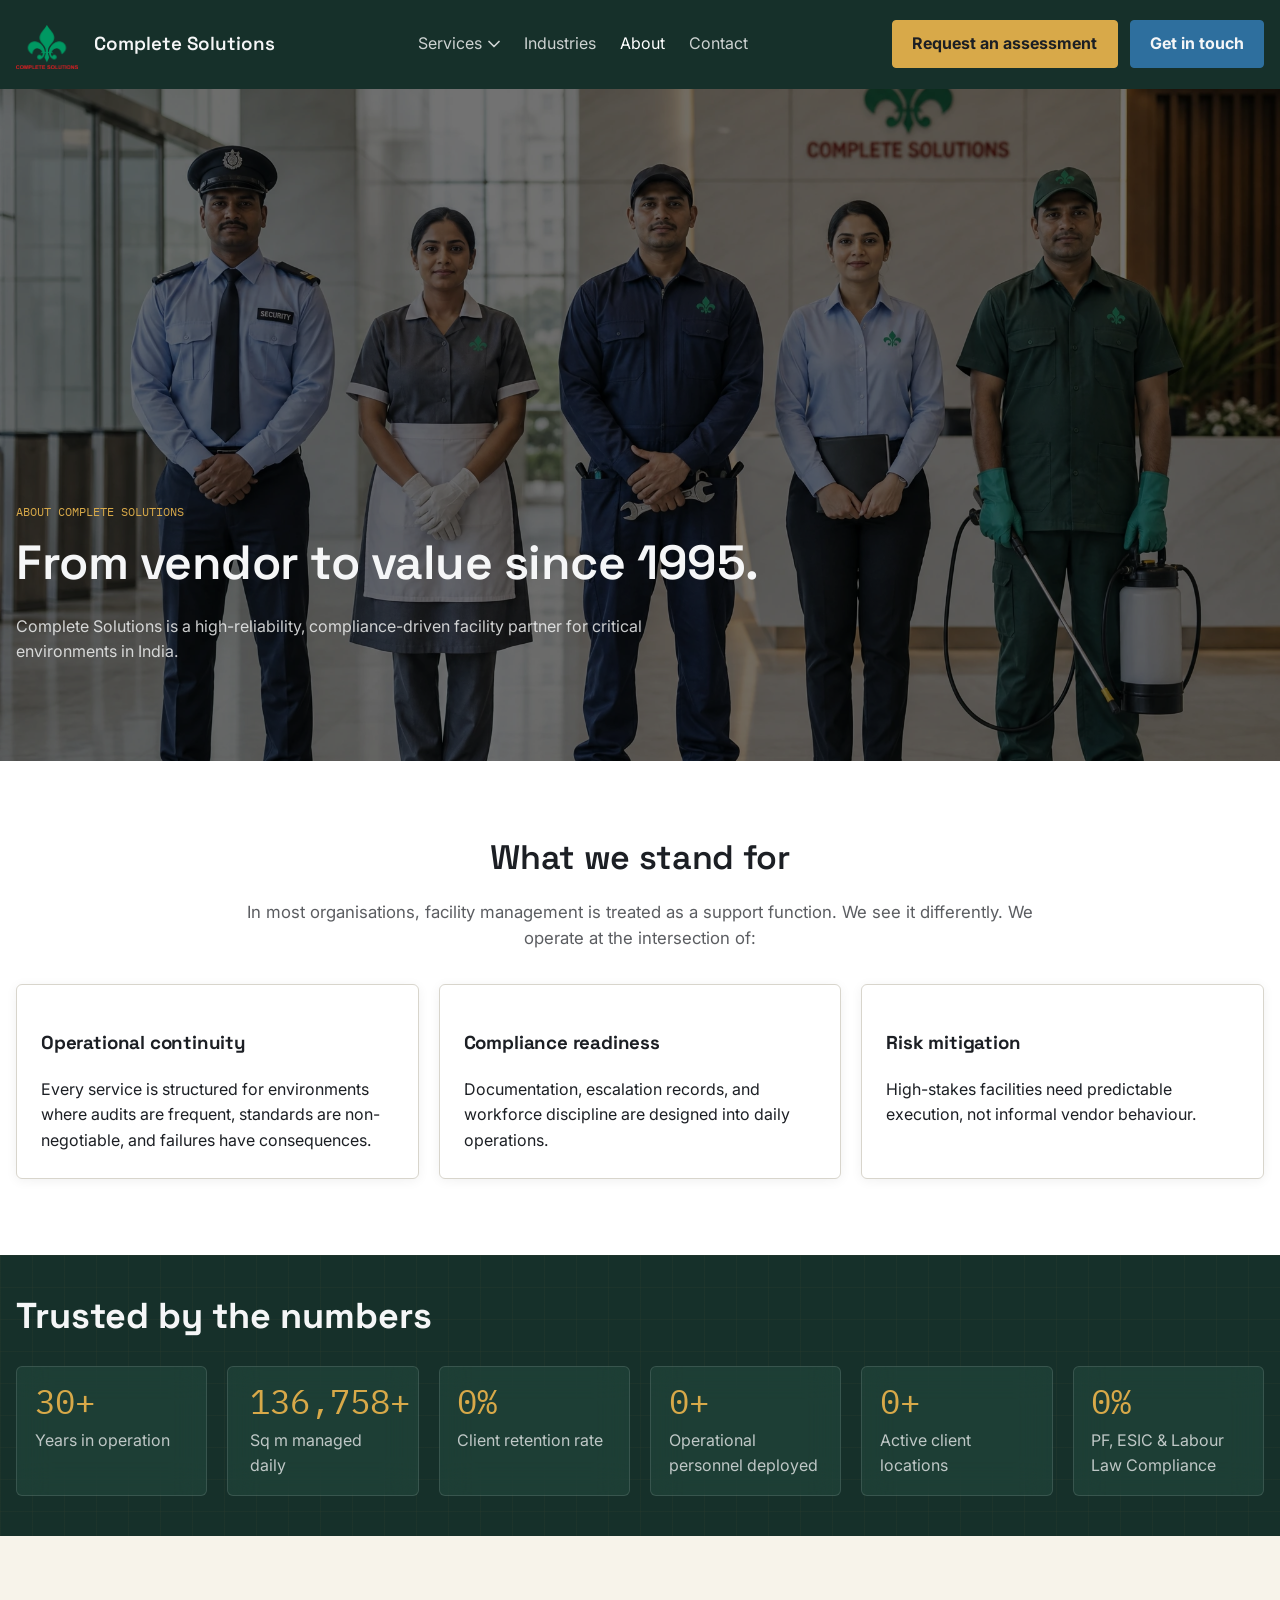
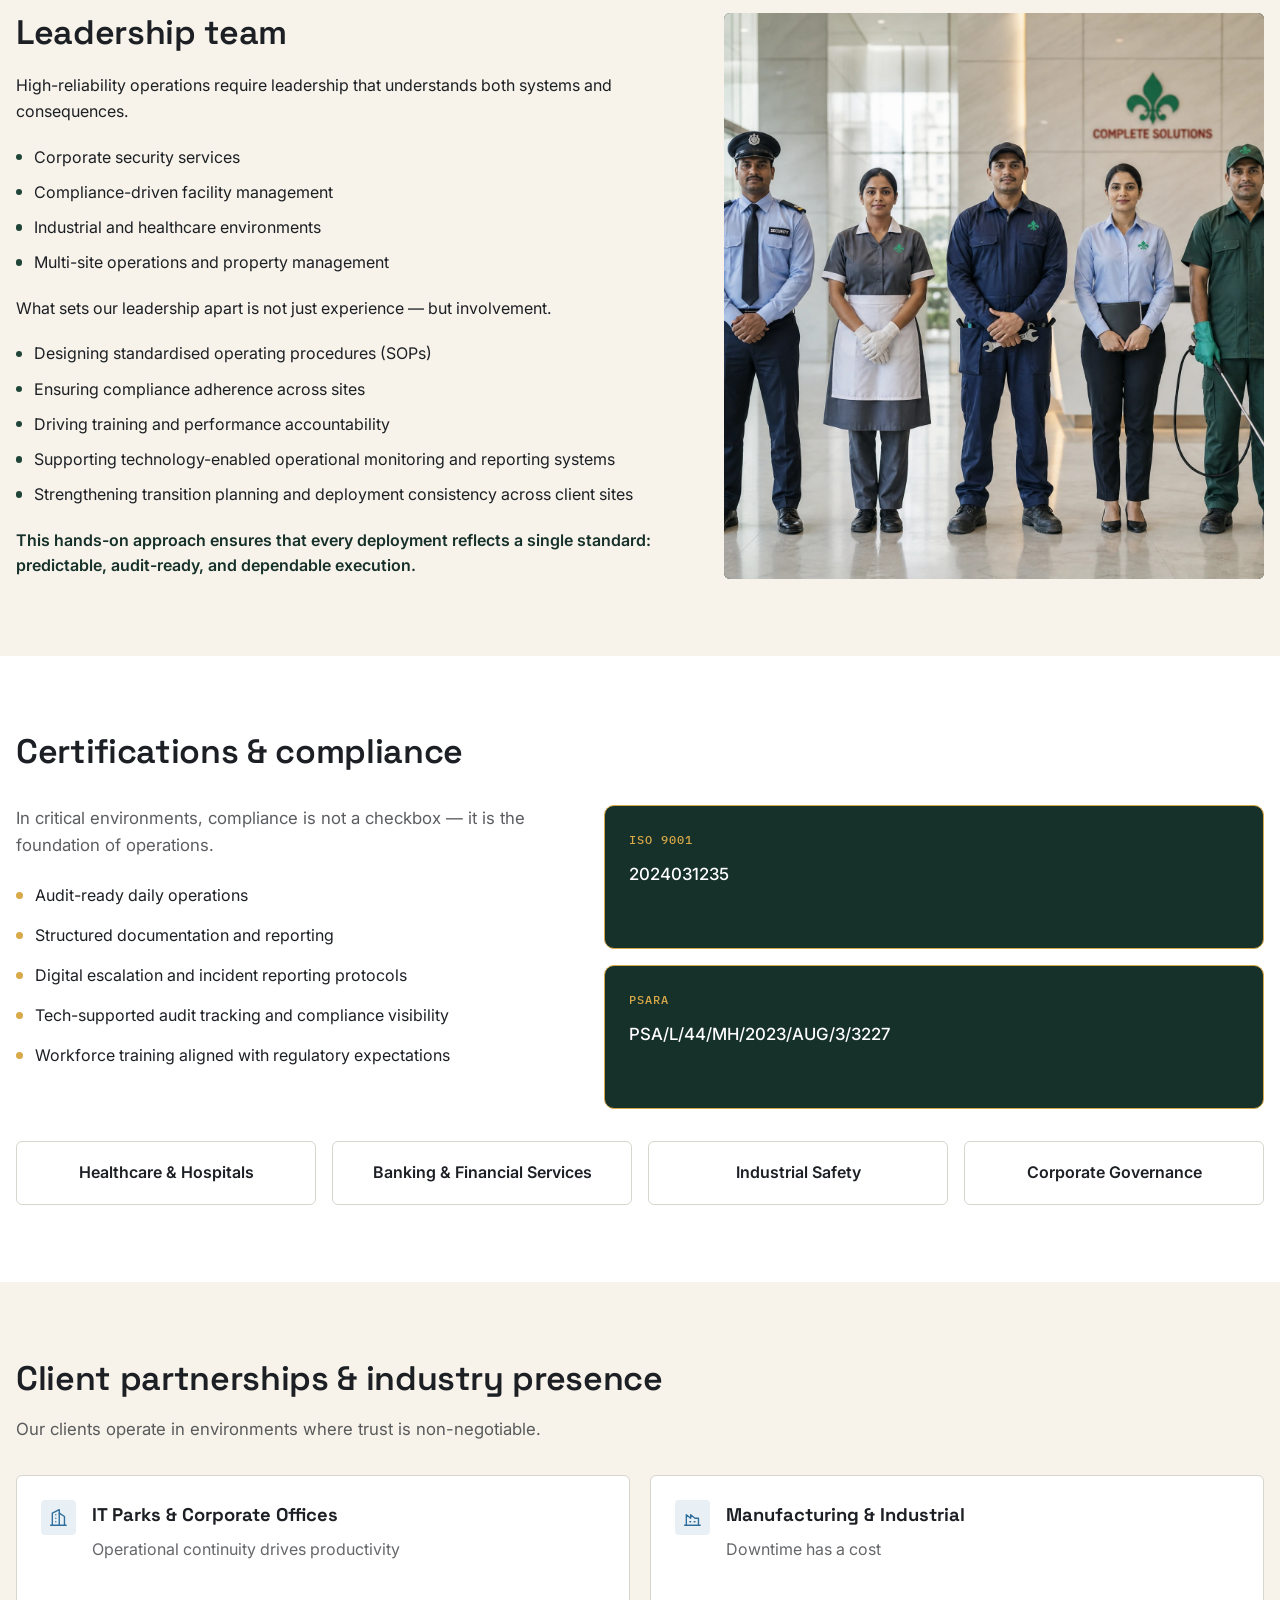
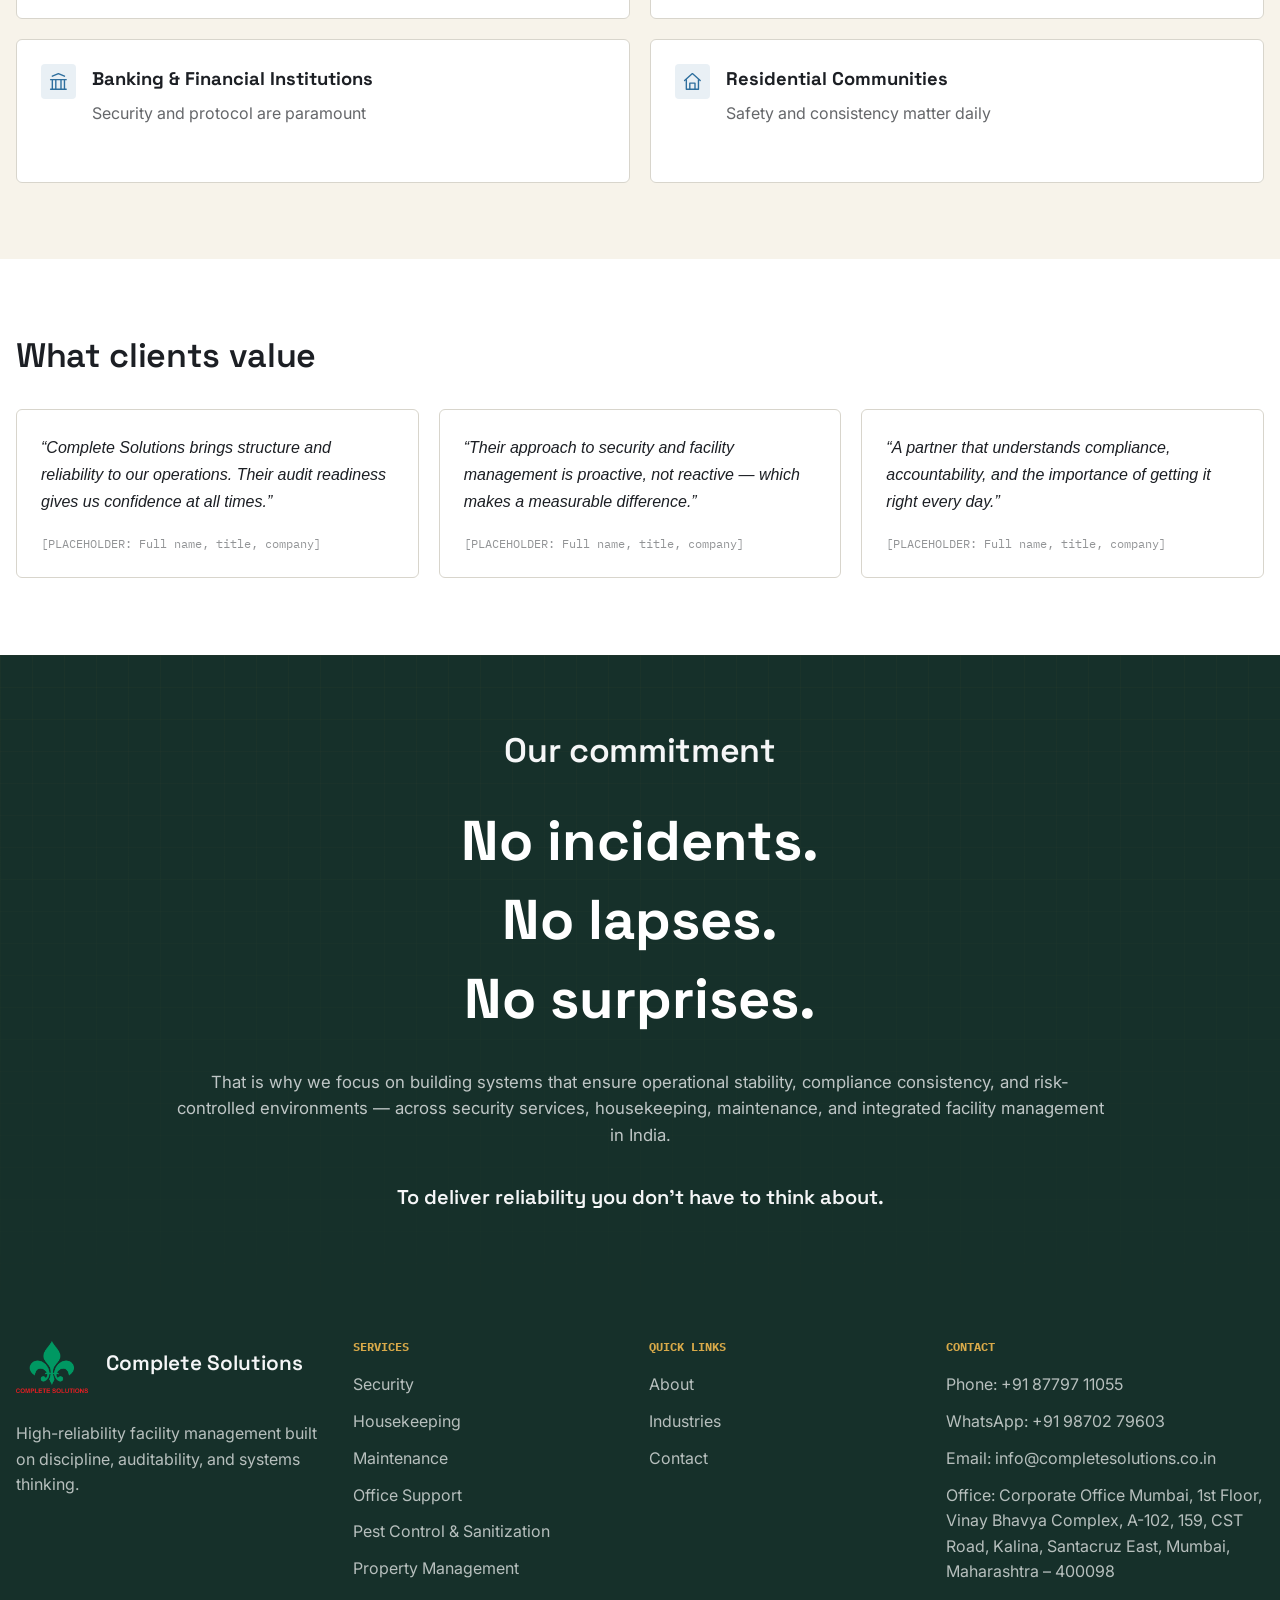
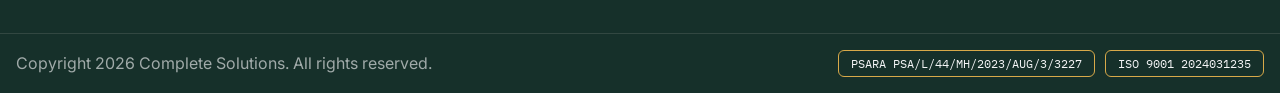
==== commit b89d7867: "Add files via upload" ====
--- a/about.html
+++ b/about.html
@@ -3,9 +3,119 @@
 <head>
   <meta charset="UTF-8">
   <meta name="viewport" content="width=device-width, initial-scale=1.0">
-  <title>Complete Solutions - Best Security Services in India</title>
+  <title>About Complete Solutions | Compliance-Driven Facility Management Partner in India</title>
   <link rel="icon" type="image/webp" href="/assets/logo/Logo-2048x1468.webp">
-  <meta name="description" content="About Complete Solutions, a compliance-driven facility management and security partner serving critical environments in India.">
+  <link rel="canonical" href="https://completesolutions.co.in/about.html">
+  <meta name="title" content="About Complete Solutions | Compliance-Driven Facility Management Partner in India">
+  <meta name="description" content="Learn how Complete Solutions delivers compliance-driven security and facility management across India through structured systems, trained teams and audit-ready operations.">
+  <meta name="keywords" content="about Complete Solutions, facility management company India, compliance driven facility management, security and facility management India, audit ready operations India">
+  <meta name="author" content="Complete Solutions">
+  <meta name="robots" content="index, follow">
+  <meta name="googlebot" content="index, follow">
+  <meta name="theme-color" content="#16302A">
+  <meta name="geo.region" content="IN-MH">
+  <meta name="geo.placename" content="Mumbai, Maharashtra, Kalina, Santacruz East">
+  <meta name="geo.position" content="19.066730;72.866920">
+  <meta name="ICBM" content="19.066730, 72.866920">
+  <meta property="og:type" content="website">
+  <meta property="og:site_name" content="Complete Solutions">
+  <meta property="og:locale" content="en_IN">
+  <meta property="og:url" content="https://completesolutions.co.in/about.html">
+  <meta property="og:title" content="About Complete Solutions | Compliance-Driven Facility Management Partner in India">
+  <meta property="og:description" content="Learn how Complete Solutions delivers compliance-driven security and facility management across India through structured systems, trained teams and audit-ready operations.">
+  <meta property="og:image" content="https://completesolutions.co.in/assets/images/image-04.webp">
+  <meta property="og:image:alt" content="Uniformed facility staff lined up in a disciplined formation">
+  <meta name="twitter:card" content="summary_large_image">
+  <meta name="twitter:title" content="About Complete Solutions | Compliance-Driven Facility Management Partner in India">
+  <meta name="twitter:description" content="Learn how Complete Solutions delivers compliance-driven security and facility management across India through structured systems, trained teams and audit-ready operations.">
+  <meta name="twitter:image" content="https://completesolutions.co.in/assets/images/image-04.webp">
+  <meta name="twitter:image:alt" content="Uniformed facility staff lined up in a disciplined formation">
+  <script type="application/ld+json">
+{
+    "@context":  "https://schema.org",
+    "@graph":  [
+                   {
+                       "@type":  "Organization",
+                       "@id":  "https://completesolutions.co.in/#organization",
+                       "name":  "Complete Solutions",
+                       "url":  "https://completesolutions.co.in/",
+                       "logo":  "https://completesolutions.co.in/assets/logo/Logo-2048x1468.webp",
+                       "email":  "info@completesolutions.co.in",
+                       "telephone":  "+91 87797 11055",
+                       "areaServed":  {
+                                          "@type":  "Country",
+                                          "name":  "India"
+                                      },
+                       "address":  {
+                                       "@type":  "PostalAddress",
+                                       "streetAddress":  "Corporate Office Mumbai, 1st Floor, Vinay Bhavya Complex, A-102, 159, CST Road, Kalina, Santacruz East",
+                                       "addressLocality":  "Mumbai",
+                                       "addressRegion":  "Maharashtra",
+                                       "postalCode":  "400098",
+                                       "addressCountry":  "IN"
+                                   },
+                       "contactPoint":  [
+                                            {
+                                                "@type":  "ContactPoint",
+                                                "contactType":  "sales",
+                                                "telephone":  "+91 87797 11055",
+                                                "email":  "info@completesolutions.co.in",
+                                                "areaServed":  "IN",
+                                                "availableLanguage":  [
+                                                                          "en"
+                                                                      ]
+                                            }
+                                        ]
+                   },
+                   {
+                       "@type":  "WebSite",
+                       "@id":  "https://completesolutions.co.in/#website",
+                       "url":  "https://completesolutions.co.in/",
+                       "name":  "Complete Solutions",
+                       "publisher":  {
+                                         "@id":  "https://completesolutions.co.in/#organization"
+                                     },
+                       "inLanguage":  "en-IN"
+                   },
+                   {
+                       "@type":  "AboutPage",
+                       "@id":  "https://completesolutions.co.in/about.html#webpage",
+                       "url":  "https://completesolutions.co.in/about.html",
+                       "name":  "About Complete Solutions | Compliance-Driven Facility Management Partner in India",
+                       "description":  "Learn how Complete Solutions delivers compliance-driven security and facility management across India through structured systems, trained teams and audit-ready operations.",
+                       "isPartOf":  {
+                                        "@id":  "https://completesolutions.co.in/#website"
+                                    },
+                       "about":  {
+                                     "@id":  "https://completesolutions.co.in/#organization"
+                                 },
+                       "primaryImageOfPage":  {
+                                                  "@type":  "ImageObject",
+                                                  "url":  "https://completesolutions.co.in/assets/images/image-04.webp"
+                                              },
+                       "inLanguage":  "en-IN"
+                   },
+                   {
+                       "@type":  "BreadcrumbList",
+                       "@id":  "https://completesolutions.co.in/about.html#breadcrumb",
+                       "itemListElement":  [
+                                               {
+                                                   "@type":  "ListItem",
+                                                   "position":  1,
+                                                   "name":  "Home",
+                                                   "item":  "https://completesolutions.co.in/"
+                                               },
+                                               {
+                                                   "@type":  "ListItem",
+                                                   "position":  2,
+                                                   "name":  "About",
+                                                   "item":  "https://completesolutions.co.in/about.html"
+                                               }
+                                           ]
+                   }
+               ]
+}
+  </script>
   <link rel="preconnect" href="https://fonts.googleapis.com">
   <link rel="preconnect" href="https://fonts.gstatic.com" crossorigin>
   <link href="https://fonts.googleapis.com/css2?family=Space+Grotesk:wght@500;600;700&family=Inter:wght@400;500;600;700&family=IBM+Plex+Mono:wght@400;500;600&display=swap" rel="stylesheet">
@@ -42,13 +152,13 @@
     <section class="section section-dark stat-bar about-stats" aria-labelledby="about-stats-title">
       <div class="container">
         <h2 class="about-stats__title" id="about-stats-title">Trusted by the numbers</h2>
-        <div class="about-stats-grid">
-          <div class="stat-card"><div class="value">30+</div><div class="label">Years in operation</div></div>
-          <div class="stat-card stat-card--placeholder"><div class="value">[XX]M+</div><div class="label">Sq ft managed daily</div></div>
-          <div class="stat-card stat-card--placeholder"><div class="value">[XX]%</div><div class="label">Client retention rate</div></div>
-          <div class="stat-card stat-card--placeholder"><div class="value">[XXXX]+</div><div class="label">Operational personnel deployed</div></div>
-          <div class="stat-card stat-card--placeholder"><div class="value">[XX]+</div><div class="label">Active client locations</div></div>
-          <div class="stat-card"><div class="value">100%</div><div class="label">PF, ESIC &amp; Labour Law Compliance</div></div>
+        <div class="about-stats-grid" data-counter-group>
+          <div class="stat-card"><div class="value" data-countup>30+</div><div class="label">Years in operation</div></div>
+          <div class="stat-card about-stats__card--metric"><div class="value" data-countup>557,000+</div><div class="label">Sq m managed daily</div></div>
+          <div class="stat-card"><div class="value" data-countup>90%</div><div class="label">Client retention rate</div></div>
+          <div class="stat-card"><div class="value" data-countup>2500+</div><div class="label">Operational personnel deployed</div></div>
+          <div class="stat-card"><div class="value" data-countup>120+</div><div class="label">Active client locations</div></div>
+          <div class="stat-card"><div class="value" data-countup>100%</div><div class="label">PF, ESIC &amp; Labour Law Compliance</div></div>
         </div>
       </div>
     </section>
@@ -101,14 +211,10 @@
               <span class="about-certification-card__label">ISO 9001</span>
               <span class="about-certification-card__value">2024031235</span>
             </a>
-            <a class="about-certification-card" href="/licenses.html">
+            <a class="about-certification-card about-certification-card--wide" href="/licenses.html">
               <span class="about-certification-card__label">PSARA</span>
               <span class="about-certification-card__value">PSA/L/44/MH/2023/AUG/3/3227</span>
             </a>
-            <div class="about-certification-card">
-              <span class="about-certification-card__label">NABH</span>
-              <span class="about-certification-card__value about-placeholder">[PLACEHOLDER: NABH training reference]</span>
-            </div>
           </div>
         </div>
         <div class="compliance-sectors" aria-label="Compliance environments">
@@ -159,6 +265,6 @@
 
     <div data-site-footer></div>
   </div>
-  <script src="/main.min.js?v=20260709-1"></script>
+  <script src="/main.min.js?v=20260717-1"></script>
 </body>
 </html>
--- a/style.min.css
+++ b/style.min.css
@@ -1 +1 @@
-:root{--olive-900:#16302a;--olive-700:#1f4438;--olive-500:#2b5b4a;--navy-900:var(--olive-900);--navy-700:var(--olive-700);--bg-light:#ffffff;--bg-beige:#f7f3ea;--bg-light-alt:var(--bg-beige);--text-dark:#1c1f24;--text-light:#f5f6f7;--border:#d8d5cc;--border-dark:#345245;--input-bg:#1c3d33;--steel-blue:#2e6f9e;--steel-blue-hover:#25577e;--gold:#d8a949;--gold-hover:#b8903a;--success:#3fae6b;--error:#b23b3b;--shadow-card:0 2px 12px rgba(0,0,0,0.06);--site-width:1280px;--section-space:clamp(3.5rem,6vw,6rem)}*{box-sizing:border-box}html{scroll-behavior:smooth;-webkit-text-size-adjust:100%;overflow-x:clip}body{margin:0;font-family:Inter,Arial,sans-serif;color:var(--text-dark);background:var(--bg-light);line-height:1.6;overflow-x:clip;-webkit-font-smoothing:antialiased;-moz-osx-font-smoothing:grayscale;text-rendering:optimizeLegibility}img{display:block;max-width:100%}a{color:inherit;text-decoration:none}button,input,select,textarea{font:inherit}.site-shell{min-height:100vh;overflow-x:clip}.site-shell>:is(section,main)[data-light-surface="white"]{background:var(--bg-light)}.site-shell>:is(section,main)[data-light-surface="beige"]{background:var(--bg-beige)}.container{width:min(calc(100% - 2rem),var(--site-width));margin:0 auto}.section{padding:var(--section-space) 0}.section-light{background:transparent}.section-muted{background:transparent}.section-dark{color:var(--text-light);background-color:var(--navy-900)}.eyebrow{font-family:"IBM Plex Mono",monospace;font-size:0.72rem;text-transform:uppercase;letter-spacing:0;color:var(--gold)}.section-title,.page-title,.hero-title,.card-title{font-family:"Space Grotesk",Arial,sans-serif;letter-spacing:-0.01em}.section-title{margin:0.75rem 0 0;font-size:clamp(1.625rem,3vw,2.125rem);font-weight:600;line-height:1.2}.lead{font-size:1.05rem;color:rgba(28,31,36,0.76)}.dark-copy{color:rgba(245,246,247,0.78)}.header{position:sticky;top:0;z-index:40;background-color:#16302a;background-image:none;border-bottom:1px solid transparent;transition:background-color 220ms ease,border-color 220ms ease,box-shadow 220ms ease}.header.is-scrolled,.header.mobile-open{background-color:#16302a;background-image:none;border-bottom-color:rgba(216,213,204,0.12);box-shadow:0 8px 24px rgba(9,18,16,0.12)}.header-inner{display:flex;align-items:center;justify-content:space-between;gap:1rem;min-height:5.5rem}.header-inner>*,.split>*,.grid>*,.footer-main>*,.contact-grid>*,.map-and-forms>*,.industry-feature>*{min-width:0}.brand{display:flex;align-items:center;gap:1rem;color:var(--text-light);min-width:0;flex:0 1 auto}.brand-mark{display:grid;place-items:center;width:3.85rem;height:2.8rem;padding:0.2rem 0;flex:0 0 auto}.brand-mark img{width:100%;height:100%;object-fit:contain}.brand-name{font-family:"Space Grotesk",Arial,sans-serif;font-weight:600;font-size:1.18rem;white-space:nowrap}.nav{display:flex;align-items:center;gap:1.5rem;color:rgba(245,246,247,0.82);min-width:0;flex:1 1 auto;justify-content:center}.nav a:hover,.nav a.is-active,.nav-services__trigger:hover{color:#ffffff}.nav-services{position:relative}.nav-services__trigger{display:inline-flex;gap:6px;padding:0;align-items:center;border:0;background:transparent;color:inherit;font:inherit;cursor:pointer}.nav-chevron{width:12px;height:8px;fill:none;stroke:currentColor;stroke-width:1.7;stroke-linecap:round;stroke-linejoin:round;transition:transform 200ms ease;pointer-events:none}.nav-dropdown{position:absolute;top:calc(100%+0.75rem);left:0;min-width:17rem;padding:0.65rem;border-radius:6px;border:1px solid rgba(255,255,255,0.12);background:rgba(31,68,56,0.55);backdrop-filter:blur(12px);-webkit-backdrop-filter:blur(12px);color:#ffffff;opacity:0;visibility:hidden;transform:translateY(6px);transition:opacity 200ms ease 100ms,transform 200ms ease 100ms,visibility 0s linear 300ms}.nav-services.is-open .nav-dropdown{opacity:1;visibility:visible;transform:translateY(0);transition-delay:0s}.nav-services.is-open .nav-chevron,.mobile-menu__services.is-open .nav-chevron{transform:rotate(180deg)}.nav-dropdown a{display:block;padding:0.65rem 0.8rem;border-radius:4px;color:#ffffff}.nav-dropdown a:hover{background:rgba(255,255,255,0.1)}@media (min-width:900px){.nav-services:hover .nav-dropdown{opacity:1;visibility:visible;transform:translateY(0);transition-delay:0s}.nav-services:hover .nav-chevron{transform:rotate(180deg)}}.header-actions{display:flex;align-items:center;gap:0.75rem;flex:0 0 auto}.mobile-toggle{display:none;position:relative;z-index:3;border:1px solid var(--border-dark);background:transparent;color:var(--text-light);border-radius:4px;width:2.8rem;height:2.8rem;padding:0.7rem;cursor:pointer}.mobile-toggle span{display:block;width:24px;height:2px;background:currentColor;transform-origin:center;transition:transform 280ms ease,opacity 180ms ease}.mobile-menu,.mobile-menu-backdrop{display:none}.btn-row{display:flex;flex-wrap:wrap;gap:0.75rem}.btn{display:inline-flex;align-items:center;justify-content:center;min-height:3rem;padding:0.8rem 1.2rem;border-radius:4px;border:1px solid transparent;font-weight:700;line-height:1.2;transition:0.2s ease;text-align:center;max-width:100%}.btn-quote{background:var(--steel-blue);border-color:var(--steel-blue);color:var(--text-light)}.btn-quote:hover{background:var(--steel-blue-hover)}.btn-assessment{background:var(--gold);border-color:var(--gold);color:var(--text-dark)}.btn-assessment:hover{background:var(--gold-hover)}.btn-ghost{border-color:var(--border-dark);color:var(--text-light)}.hero{position:relative;color:var(--text-light);background:var(--navy-900);overflow:hidden}.hero::before{content:none}.hero-media{position:absolute;inset:0}.hero-media img{width:100%;height:100%;object-fit:cover}.hero-overlay{position:absolute;inset:0;background:rgba(0,0,0,0.55)}.hero-inner{position:relative;z-index:1;display:grid;grid-template-columns:minmax(0,1fr);align-items:end;min-height:42rem;padding:8rem 0 5rem}.hero-copy{width:100%;max-width:52rem}.hero .eyebrow{font-size:0.72rem;font-weight:400;line-height:1.6}.hero-title{margin:1rem 0 0;font-size:clamp(2rem,5vw,3rem);font-weight:600;line-height:1.1}body[data-service] .hero-title{position:relative;display:inline-block;padding-bottom:1rem}body[data-service] .hero-title::after{content:"";position:absolute;left:0;bottom:0;width:4.5rem;height:2px;background:var(--gold)}.hero-text{max-width:42rem;margin-top:1.5rem;font-size:1rem;font-weight:400;line-height:1.6;color:rgba(245,246,247,0.82)}.grid{display:grid;gap:1.25rem}.grid-2{grid-template-columns:repeat(2,minmax(0,1fr))}.grid-3{grid-template-columns:repeat(3,minmax(0,1fr))}.grid-4{grid-template-columns:repeat(4,minmax(0,1fr))}.grid-5{grid-template-columns:repeat(5,minmax(0,1fr))}.grid-auto{grid-template-columns:repeat(auto-fit,minmax(280px,1fr))}.card{background:#fff;border:1px solid var(--border);border-radius:6px;padding:1.5rem;box-shadow:var(--shadow-card)}.card-dark{background:var(--olive-700);border-color:var(--border-dark);color:var(--text-light)}.icon-chip{width:2.2rem;height:2.2rem;border-radius:4px;display:grid;place-items:center;background:rgba(46,111,158,0.1);color:var(--steel-blue)}.icon-chip svg{width:1.3rem;height:1.3rem;fill:none;stroke:currentColor;stroke-width:1.6;stroke-linecap:round;stroke-linejoin:round}.service-card .icon-chip,.feature-card .icon-chip,.industry-card .icon-chip{width:auto;height:auto;padding:0;border-radius:0;background:transparent;display:inline-flex;place-items:initial}.service-card .icon-chip svg,.feature-card .icon-chip svg,.industry-card .icon-chip svg{width:1.25rem;height:1.25rem}.contact-card{display:flex;flex-direction:column;align-items:flex-start;gap:0.85rem}.contact-card__heading{display:flex;align-items:center;gap:0.75rem}.contact-card__icon-image{width:1.4rem;height:1.4rem;object-fit:contain;flex:0 0 auto}.contact-card .card-title,.contact-card .card-copy{margin:0}.feature-card .icon-chip,.industry-card .icon-chip{margin-bottom:1rem}.feature-card h3,.service-card h3,.industry-card h3,.stat-card .value{margin:0}.feature-card p,.service-card p,.industry-card p,.card-copy{margin:0.75rem 0 0}.service-credibility-section,.service-systems-section,.service-subservices-section,.service-why-section{padding:56px 0}.service-credibility-section .container,.service-systems-section .container,.service-subservices-section .container,.service-why-section .container,.service-closing-section .container,.service-cta-section .container{width:100%;max-width:var(--site-width);margin:0 auto;padding-right:24px;padding-left:24px}.service-intro-row{display:grid;grid-template-areas:"media" "content";gap:32px;align-items:stretch}.service-intro-content{grid-area:content;align-self:center;min-width:0}.service-intro-media{grid-area:media;min-width:0}.service-credibility-section .section-title,.service-systems-section .section-title,.service-subservices-section .section-title,.service-why-section .section-title{margin:12px 0 0;font-size:30px;font-weight:600;line-height:36px}.service-systems-section .section-title,.service-subservices-section .section-title{margin-top:0}.service-credibility-copy{margin-top:24px;color:rgba(28,31,36,0.76);font-size:16px;line-height:32px}.service-credibility-copy p{margin:0}.service-credibility-copy p+p{margin-top:20px}.service-intro-media .asset{max-width:none;min-height:0;margin:0;border:1px solid var(--border);background:#fff;color:var(--text-dark)}.service-feature-grid{display:grid;grid-template-columns:1fr;gap:20px;margin-top:32px}.service-feature-card{min-width:0;padding:20px;border:1px solid var(--border);border-radius:6px}.service-feature-card__icon{width:24px;height:24px;color:var(--steel-blue)}.service-feature-card__icon svg{display:block;width:24px;height:24px;fill:none;stroke:currentColor;stroke-width:1.6;stroke-linecap:round;stroke-linejoin:round}.service-feature-card h3,.service-subservice-card h3{margin:16px 0 0;font-family:"Space Grotesk",Arial,sans-serif;font-size:18px;font-weight:600;line-height:28px}.service-feature-card p,.service-subservice-card p{margin:8px 0 0;color:rgba(28,31,36,0.7);font-size:14px;line-height:24px}.service-subservice-grid{display:grid;grid-template-columns:repeat(auto-fit,minmax(280px,1fr));gap:20px;margin-top:32px}.service-subservice-card{min-width:0;padding:24px;border:1px solid var(--border);border-radius:6px;background:#fff}.service-subservice-card h3{margin-top:0}.service-subservice-card p{margin-top:12px}.service-why-grid{display:grid;gap:40px}.service-why-list{margin:0;padding:0;list-style:none}.service-why-list li{padding-left:16px;border-left:1px solid var(--gold);color:rgba(245,246,247,0.78)}.service-why-list li+li{margin-top:16px}.service-closing-section{padding:64px 0}.service-closing-section p{max-width:768px;margin:0;font-family:"Space Grotesk",Arial,sans-serif;font-size:24px;font-weight:600;line-height:1.375;color:var(--text-dark)}.service-cta-section{padding:80px 0}.service-cta-inner{display:flex;flex-direction:column;gap:32px}.service-cta-section .section-title{max-width:672px;margin:12px 0 0;font-size:30px;font-weight:600;line-height:36px}.service-cta-section .btn{min-height:48px;padding:12px 20px;font-size:14px;font-weight:600;line-height:1.25}.service-cta-section .btn-row{flex-direction:column;flex-wrap:nowrap}.service-cta-section .btn-row .btn{width:100%}@media (min-width:480px){.service-cta-section .btn-row{flex-direction:row}.service-cta-section .btn-row .btn{width:auto}}@media (min-width:768px){.service-credibility-section,.service-systems-section,.service-subservices-section,.service-why-section{padding-top:96px;padding-bottom:96px}.service-credibility-section .container,.service-systems-section .container,.service-subservices-section .container,.service-why-section .container,.service-closing-section .container,.service-cta-section .container{padding-right:48px;padding-left:48px}.service-intro-row{grid-template-columns:minmax(0,0.9fr) minmax(0,1.1fr);grid-template-areas:"content media";gap:clamp(2rem,4vw,4rem)}.service-feature-grid,.service-why-grid{grid-template-columns:repeat(2,minmax(0,1fr))}.service-cta-inner{flex-direction:row;align-items:center;justify-content:space-between}.service-cta-section .section-title{font-size:36px;line-height:40px}}@media (min-width:1024px){.service-feature-grid{grid-template-columns:repeat(4,minmax(0,1fr))}}.stat-bar{padding:1rem 0;background-image:linear-gradient(rgba(216,169,73,0.035) 1px,transparent 1px),linear-gradient(90deg,rgba(216,169,73,0.035) 1px,transparent 1px);background-size:32px 32px}.stat-card{padding:1rem 1.1rem;border:1px solid rgba(255,255,255,0.12);border-radius:6px;background:rgba(43,91,74,0.35);backdrop-filter:blur(16px);-webkit-backdrop-filter:blur(16px)}.stat-card .value{font-family:"IBM Plex Mono",monospace;font-size:clamp(1.8rem,4vw,2.6rem);color:var(--gold)}.stat-card .label{margin-top:0.5rem;color:rgba(245,246,247,0.75)}.asset{position:relative;overflow:hidden;border-radius:6px;width:100%;min-height:100%;isolation:isolate;background:var(--navy-900)}.asset img{width:100%;height:100%;object-fit:cover}.leadership-philosophy{display:grid;grid-template-columns:minmax(0,1.1fr) minmax(0,0.9fr);gap:3rem;align-items:stretch}.leadership-philosophy__copy>p{margin:1.25rem 0 0;color:var(--text-dark)}.leadership-list{display:grid;gap:0.6rem;margin:1.25rem 0 0;padding:0;color:var(--text-dark);list-style:none}.leadership-list li{display:flex;gap:0.7rem;align-items:flex-start}.leadership-list li::before{content:"";width:0.4rem;height:0.4rem;margin-top:0.58rem;border-radius:50%;background:var(--navy-700);flex:0 0 auto}.leadership-philosophy__copy .leadership-philosophy__closing{color:var(--navy-900);font-weight:600}.section-workforce .asset.leadership-philosophy__photo{min-height:100%;margin:0;aspect-ratio:auto}.leadership-philosophy__photo img{object-position:top center}.about-section-title{margin-top:0}.about-section-intro{max-width:58rem;margin:1rem 0 0;color:rgba(28,31,36,0.72);font-size:1.05rem}.about-centered-intro{max-width:52rem;margin:1.25rem auto 0;color:rgba(28,31,36,0.72);font-size:1.05rem;text-align:center}.about-standards .about-section-title{text-align:center}.about-pillar-grid{margin-top:2rem}.about-stats{padding:2.5rem 0}.about-stats__title{margin:0 0 1.75rem;color:var(--text-light);font-family:"Space Grotesk",Arial,sans-serif;font-size:clamp(1.6rem,3vw,2.25rem);line-height:1.2}.about-stats-grid{display:grid;grid-template-columns:repeat(6,minmax(0,1fr));gap:1.25rem}.about-stats .stat-card--placeholder .value,.about-stats .stat-card--placeholder .label{color:rgba(245,246,247,0.48)}.about-compliance__layout{display:grid;grid-template-columns:minmax(0,0.9fr) minmax(0,1.1fr);gap:3rem;align-items:stretch;margin-top:2rem}.about-compliance__copy{padding-right:1rem}.about-compliance__copy .about-section-intro{margin-top:0}.about-compliance__list{display:grid;gap:0.9rem;margin:1.5rem 0 0;padding:0;list-style:none}.about-compliance__list li{display:flex;gap:0.75rem;align-items:flex-start}.about-compliance__list li::before{content:"";width:0.45rem;height:0.45rem;margin-top:0.55rem;border-radius:50%;background:#d8a949;flex:0 0 auto}.about-certifications-grid{display:grid;grid-template-columns:1fr 1fr;gap:1rem}.about-certification-card{display:flex;min-width:0;min-height:9rem;padding:1.5rem;flex-direction:column;justify-content:flex-start;border:1px solid #d8a949;border-radius:10px;background:var(--navy-900)}.about-certification-card--wide{grid-column:1 / -1}.about-certification-card__label{color:#d8a949;font-family:"IBM Plex Mono",monospace;font-size:0.78rem;font-weight:500;letter-spacing:0.08em;text-transform:uppercase}.about-certification-card__value{margin-top:0.75rem;color:#fff;font-size:1.05rem;font-weight:500;line-height:1.5;overflow-wrap:anywhere}a.about-certification-card:hover,a.about-certification-card:focus-visible{background:var(--navy-700)}.about-placeholder{color:rgba(245,246,247,0.52)}.compliance-sectors{display:grid;grid-template-columns:repeat(4,minmax(0,1fr));gap:1rem;margin-top:2rem}.compliance-sector{display:flex;min-height:4rem;padding:0.85rem 1rem;align-items:center;justify-content:center;border:1px solid var(--border);border-radius:6px;background:#fff;font-weight:600;text-align:center}.about-industry-grid{display:grid;grid-template-columns:repeat(2,minmax(0,1fr));gap:1.25rem;margin-top:2rem}.about-industry-tile{display:flex;gap:1rem;min-height:9rem;padding:1.5rem;align-items:flex-start;border:1px solid var(--border);border-radius:6px;background:#fff}.about-industry-tile .icon-chip{margin:0;flex:0 0 auto}.about-industry-tile h3{margin:0;font-family:"Space Grotesk",Arial,sans-serif;font-size:1.15rem}.about-industry-tile p{margin:0.5rem 0 0;color:rgba(28,31,36,0.68)}.about-testimonials__grid{margin-top:2rem}.about-testimonial-card{margin:0;padding:1.5rem;border:1px solid var(--border);border-radius:6px;background:#fff}.about-testimonial-card p{margin:0;font-style:italic;line-height:1.7}.about-testimonial-card footer{margin-top:1.25rem;color:rgba(28,31,36,0.48);font-family:"IBM Plex Mono",monospace;font-size:0.72rem;line-height:1.5}.about-commitment__inner{max-width:58rem;text-align:center}.about-commitment__inner .section-title{margin-top:0}.about-commitment__statements{display:grid;gap:1.25rem;margin:2.5rem 0}.about-commitment__statements strong{color:#fff;font-family:"Space Grotesk",Arial,sans-serif;font-size:clamp(2rem,5vw,3.5rem);line-height:1.05}.about-commitment__inner>p{margin:0 auto;color:rgba(245,246,247,0.76);font-size:1.05rem}.about-commitment__inner .about-commitment__signoff{margin-top:2rem;color:var(--text-light);font-family:"Space Grotesk",Arial,sans-serif;font-size:1.25rem;font-weight:600}.service-card ul,.plain-list{margin:1rem 0 0;padding:0;list-style:none}.service-card li,.plain-list li{display:flex;gap:0.6rem;margin-top:0.6rem}.service-card li::before,.plain-list li::before{content:"";width:0.35rem;height:0.35rem;margin-top:0.55rem;border-radius:999px;background:var(--gold);flex:0 0 auto}.used-in{margin-top:1rem;font-family:"IBM Plex Mono",monospace;font-size:0.76rem;color:rgba(28,31,36,0.58)}.split{display:grid;gap:2rem}.split-hero{grid-template-columns:1.05fr 0.95fr}.timeline{display:grid;gap:1rem;grid-template-columns:repeat(auto-fit,minmax(180px,1fr))}.timeline-step{padding-left:1rem;border-left:1px solid var(--gold)}.timeline-step span{font-family:"IBM Plex Mono",monospace;color:var(--gold)}.quote-block{font-size:1.12rem}.industry-feature{display:grid;gap:1.5rem;border-top:1px solid var(--border);padding:2.5rem 0;grid-template-columns:0.72fr 1.28fr}.industry-row{display:grid;grid-template-columns:minmax(0,0.9fr) minmax(0,1.1fr);grid-template-areas:"content media";align-items:stretch;gap:clamp(2rem,4vw,4rem);padding:clamp(3rem,5vw,4.5rem) 0;border-top:1px solid var(--border)}.industry-row>*{min-width:0}.industry-row__content{grid-area:content;align-self:center;max-width:34rem}.industry-row__content .section-title{margin:0}.industry-row__description{margin:1.25rem 0 0;font-size:1.05rem;line-height:1.7;color:rgba(28,31,36,0.76)}.industry-row__pain-points{margin:1rem 0 0;line-height:1.65;color:rgba(28,31,36,0.7)}.industry-row__services{margin-top:1.5rem}.industry-row__services-label{margin:0 0 0.65rem;font-family:"IBM Plex Mono",monospace;font-size:0.72rem;font-weight:500;text-transform:uppercase;color:rgba(28,31,36,0.62)}.industry-row__tags{display:flex;flex-wrap:wrap;gap:0.55rem}.industry-row__tag{display:inline-flex;align-items:center;min-height:2rem;padding:0.35rem 0.75rem;border:1px solid rgba(46,111,158,0.2);border-radius:999px;background:rgba(46,111,158,0.08);color:var(--steel-blue-hover);font-size:0.8rem;font-weight:500;line-height:1.2}.industry-row__media{grid-area:media;min-height:22rem;margin:0;aspect-ratio:16 / 9}.industry-row--reverse{grid-template-columns:minmax(0,1.1fr) minmax(0,0.9fr);grid-template-areas:"media content"}@media (max-width:820px){.industry-row{grid-template-columns:1fr;grid-template-areas:"media" "content";gap:1.75rem;padding:3rem 0}.industry-row__content{max-width:none}.industry-row__media{min-height:0}.industry-row--reverse{grid-template-columns:1fr}}.section-tech{padding:2rem 0;background:transparent}.section-tech__inner{display:grid;width:100%;max-width:var(--site-width);margin:0 auto;padding:0 1.5rem;gap:1.25rem}.section-tech__grid{display:grid;min-width:0;gap:1rem}.section-tech__card{padding:1rem;border:1px solid var(--border);border-radius:6px;background:#fff}.section-tech__icon{display:flex;width:1.25rem;height:1.25rem;color:var(--steel-blue)}.section-tech__icon svg{width:1.25rem;height:1.25rem;fill:none;stroke:currentColor;stroke-width:1.6;stroke-linecap:round;stroke-linejoin:round}.section-tech__card h2{margin:0.75rem 0 0;font-family:"Space Grotesk",Arial,sans-serif;font-size:0.875rem;font-weight:600;line-height:1.25rem;letter-spacing:-0.01em;color:var(--text-dark)}.section-tech__card p{margin:0.25rem 0 0;font-size:0.75rem;line-height:1.25rem;color:rgba(28,31,36,0.64)}.section-tech .asset{min-width:0;min-height:260px;margin:0;aspect-ratio:4 / 3;border:1px solid var(--border);background:#fff;color:var(--text-dark)}@media (min-width:768px){.section-tech__inner{grid-template-columns:minmax(0,1.15fr) minmax(0,0.85fr);padding-inline:3rem}.section-tech__grid{grid-template-columns:repeat(2,minmax(0,1fr))}}@media (min-width:1280px){.section-tech__grid{grid-template-columns:repeat(3,minmax(0,1fr))}}.section-compliance .asset{aspect-ratio:3 / 2}.section-workforce .asset{aspect-ratio:4 / 3}.industry-card .asset,.industry-feature .asset{aspect-ratio:16 / 9}.industries-showcase{background:transparent;font-family:Inter,Arial,sans-serif}.industries-showcase__inner{max-width:1300px;margin:0 auto;padding:100px 48px}.industries-showcase__title{margin:0 0 40px;font-family:"Space Grotesk",Arial,sans-serif;font-size:36px;font-weight:600;line-height:1.2;letter-spacing:-0.01em;color:var(--text-dark);text-align:left}.industries-showcase__grid{display:grid;grid-template-columns:repeat(4,1fr);gap:30px}.industries-card{background:#fff;border:1px solid #e5e7eb;border-radius:10px;overflow:hidden;box-shadow:none;opacity:0;transform:translateY(28px);transition:opacity 450ms ease-out,transform 450ms ease-out}.industries-card.is-visible{opacity:1;transform:translateY(0)}.industries-card__media{position:relative;overflow:hidden;margin:0;padding-top:56.25%}.industries-card__media img{position:absolute;inset:0;width:100%;height:100%;object-fit:cover}.industries-card__overlay{position:absolute;inset:0;background:linear-gradient(to top,rgba(0,0,0,0.75) 0%,rgba(0,0,0,0.1) 60%,transparent 100%)}.industries-card__copy{position:absolute;left:0;right:0;bottom:0;padding:16px;color:#fff}.industries-card__copy small{display:block;margin-bottom:5px;font-family:"Courier New",Courier,monospace;font-size:10px;text-transform:uppercase;letter-spacing:0.07em;color:rgba(255,255,255,0.65)}.industries-card__copy strong{display:block;max-width:85%;font-size:20px;font-weight:700;line-height:1.25;color:#fff}.industries-card__icon{display:flex;justify-content:flex-start;align-items:center;padding:18px 0 14px 22px}.industries-card__icon svg{width:32px;height:32px;fill:none;stroke:#2e7dd6;stroke-width:1.5;stroke-linecap:round;stroke-linejoin:round}.industries-card__body{padding:0 22px 28px}.industries-card__body h3{margin:0 0 10px;font-family:"Space Grotesk",Arial,sans-serif;font-size:17px;font-weight:500;line-height:1.3;color:var(--text-dark)}.industries-card__body p{margin:0;font-family:Inter,Arial,sans-serif;font-size:14px;font-weight:400;line-height:1.65;color:#6b7280}.trust-strip{background:transparent;border-top:1px solid var(--border);border-bottom:1px solid var(--border);padding:32px 0}.trust-strip__inner{width:100%;max-width:var(--site-width);margin:0 auto;padding:0 48px}.certifications-showcase{display:grid;grid-template-columns:0.9fr 1.1fr;gap:16px;align-items:stretch;margin-top:0}.certifications-showcase__media{position:relative;margin:0;aspect-ratio:3 / 2;border:1px solid var(--border);border-radius:6px;overflow:hidden;background:#fff;color:var(--text-dark)}.certifications-showcase__media img{position:absolute;inset:0;width:100%;height:100%;object-fit:cover;display:block}.certifications-showcase__cards{display:grid;grid-template-columns:1fr 1fr;gap:12px;align-items:stretch;padding:16px;background:var(--navy-900)}.certifications-card--wide{grid-column:1 / -1}.certifications-card{display:grid;grid-template-columns:1fr 1fr;min-width:0;overflow:hidden;border:1px solid rgba(201,149,43,0.55);border-radius:6px;padding:0;background:var(--navy-900);color:var(--text-light)}.certifications-card__half{display:flex;min-width:0;padding:24px;flex-direction:column;justify-content:center}.certifications-card__summary{border-right:1px solid #d8a949}.certifications-card__summary strong{color:#fff;font-family:"Space Grotesk",Arial,sans-serif;font-size:clamp(1.35rem,2vw,1.6rem);font-weight:700;line-height:1.2}.certifications-card__summary span{margin-top:0.6rem;color:rgba(255,255,255,0.5);font-size:13px;font-weight:400;line-height:1.5}.certifications-card__label{color:#d8a949;font-family:"IBM Plex Mono",monospace;font-size:11px;font-weight:700;letter-spacing:0.1em;line-height:1.4;text-transform:uppercase}.certifications-card__value{margin-top:0.65rem;color:#fff;font-family:"IBM Plex Mono",monospace;font-size:clamp(1.25rem,2.2vw,1.75rem);font-weight:700;line-height:1.25;overflow-wrap:anywhere}.certifications-card__value--long{font-size:clamp(1rem,1.55vw,1.4rem)}.certifications-card__value--placeholder{color:rgba(255,255,255,0.5);font-size:0.88rem;font-weight:500}.certifications-card--link{text-decoration:none;cursor:pointer;transition:box-shadow 180ms ease,border-color 180ms ease}.certifications-card--link:hover{border-color:#d8a949;box-shadow:inset 0 0 0 999px rgba(216,169,73,0.06)}.certifications-card--link:focus-visible{outline:2px solid var(--gold);outline-offset:4px}.licenses-registry{display:grid;gap:3rem}.licenses-section-heading{max-width:48rem}.licenses-section-heading .section-title{margin-top:0.5rem}.licenses-section-heading .lead{margin:1rem 0 0}.iso-certificate{display:grid;grid-template-columns:minmax(0,1fr) minmax(18rem,0.72fr);border:1px solid var(--border-dark);border-radius:6px;overflow:hidden;background-color:var(--navy-900);background-image:linear-gradient(rgba(46,111,158,0.04) 1px,transparent 1px),linear-gradient(90deg,rgba(46,111,158,0.04) 1px,transparent 1px);background-size:32px 32px;color:var(--text-light)}.iso-certificate__copy,.iso-certificate__number{padding:2rem}.iso-certificate__copy{display:flex;flex-direction:column;justify-content:center}.iso-certificate__copy h2{margin:0;font-family:"Space Grotesk",Arial,sans-serif;font-size:clamp(1.75rem,3vw,2.5rem);line-height:1.15}.iso-certificate__copy p{max-width:38rem;margin:0.75rem 0 0;color:rgba(245,246,247,0.72)}.iso-certificate__number{display:flex;flex-direction:column;justify-content:center;border-left:1px solid rgba(201,149,43,0.45);background:var(--navy-700)}.iso-certificate__number span{font-family:"IBM Plex Mono",monospace;font-size:0.75rem;line-height:1.5;text-transform:uppercase;color:var(--gold)}.iso-certificate__number strong{margin-top:0.75rem;font-family:"IBM Plex Mono",monospace;font-size:clamp(1.5rem,3vw,2.25rem);font-weight:500;line-height:1.2;color:var(--text-light)}.license-table-section{display:grid;gap:1.5rem}.license-table-wrap{width:100%;overflow-x:auto;border:1px solid var(--border);border-radius:6px;background:#fff;box-shadow:var(--shadow-card)}.license-table{width:100%;min-width:980px;border-collapse:collapse;table-layout:fixed}.license-table th,.license-table td{padding:1rem 1.125rem;text-align:left;vertical-align:top;border-bottom:1px solid var(--border)}.license-table th{background:var(--navy-900);color:var(--gold);font-family:"IBM Plex Mono",monospace;font-size:0.75rem;font-weight:500;line-height:1.5;text-transform:uppercase}.license-table td{color:rgba(28,31,36,0.78);font-size:0.875rem;line-height:1.6}.license-table tbody tr:last-child td{border-bottom:0}.license-table tbody tr:nth-child(even) td{background:rgba(216,213,204,0.14)}.license-table th:nth-child(1){width:15%}.license-table th:nth-child(2){width:29%}.license-table th:nth-child(3){width:28%}.license-table th:nth-child(4),.license-table th:nth-child(5){width:14%}.license-table__number{font-family:"IBM Plex Mono",monospace;font-size:0.8rem;color:var(--navy-700);overflow-wrap:anywhere}.license-table__date{white-space:nowrap}.contact-grid{display:grid;gap:1.25rem;grid-template-columns:repeat(4,minmax(0,1fr))}.map-and-forms{display:grid;gap:2rem;grid-template-columns:1fr}.map-frame{overflow:hidden;border:1px solid var(--border);border-radius:6px}.map-frame iframe{width:100%;height:320px;display:block;border:0}.forms{display:grid;grid-template-columns:repeat(2,minmax(0,1fr));gap:1.5rem;align-items:start}.form-card{padding:1.5rem;border-radius:6px;border:1px solid var(--border);background:#fff}.form-card.muted{background:var(--bg-light)}.form-eyebrow{margin-bottom:0.65rem;color:var(--gold);font-family:"IBM Plex Mono",monospace;font-size:0.75rem;font-weight:500;text-transform:uppercase}.form-grid{display:grid;gap:1rem;grid-template-columns:repeat(2,minmax(0,1fr))}.field,.field-full{display:grid;gap:0.45rem}.field-full{grid-column:1 / -1}.field label,.field-full label{font-size:0.94rem;font-weight:600}.field input,.field select,.field textarea,.field-full input,.field-full select,.field-full textarea{width:100%;min-height:3rem;padding:0.75rem 0.9rem;border:1px solid var(--border);border-radius:6px;background:#fff;color:var(--text-dark)}.field textarea,.field-full textarea{min-height:8rem;resize:vertical}.field input:focus,.field select:focus,.field textarea:focus,.field-full input:focus,.field-full select:focus,.field-full textarea:focus{outline:2px solid rgba(46,111,158,0.22);border-color:var(--steel-blue)}.check-grid{display:grid;gap:0.75rem;grid-template-columns:1fr}.check{display:flex;gap:0.5rem;align-items:center;font-size:0.92rem}.check input{flex:0 0 auto;margin:0}.contact-enquiry{display:grid;gap:3rem}.contact-enquiry__layout{display:grid;grid-template-columns:minmax(0,2fr) minmax(0,3fr);gap:1rem;align-items:start}.contact-details-list{display:grid}.contact-detail-row{display:flex;gap:1rem;padding:1.5rem 0;align-items:flex-start;border-bottom:1px solid var(--border)}.contact-detail-row:first-child{padding-top:0}.contact-detail-row:last-child{border-bottom:0}.contact-detail-row__icon{display:grid;width:2.5rem;height:2.5rem;place-items:center;color:var(--olive-900);flex:0 0 2.5rem}.contact-detail-row__icon svg{width:2rem;height:2rem;fill:none;stroke:currentColor;stroke-width:1.6;stroke-linecap:round;stroke-linejoin:round}.contact-detail-row strong,.contact-detail-row span,.contact-detail-row a{display:block}.contact-detail-row strong{color:var(--text-dark);font-family:"Space Grotesk",Arial,sans-serif;font-weight:600}.contact-detail-row span,.contact-detail-row a{margin-top:0.35rem;color:rgba(28,31,36,0.68);line-height:1.65}.contact-detail-row a:hover,.contact-detail-row a:focus-visible{color:var(--steel-blue)}.unified-form-panel{position:relative;width:100%;max-width:520px;padding:40px;justify-self:start;border:1px solid var(--border-dark);border-radius:6px;background:var(--olive-700);box-shadow:0 10px 36px rgba(0,0,0,0.18)}.form-anchor{position:absolute;top:-7rem}.unified-form-panel__eyebrow{color:#d8a949;font-family:"IBM Plex Mono",monospace;font-size:11px;font-weight:700;letter-spacing:0.12em;text-transform:uppercase}.unified-form-panel__header h2{margin:0.55rem 0 0;color:#fff;font-family:"Space Grotesk",Arial,sans-serif;font-size:clamp(1.75rem,4vw,2.35rem);line-height:1.2}.unified-form__fields{display:grid;gap:1.1rem;margin-top:1.75rem}.unified-enquiry-form .field label{color:rgba(255,255,255,0.75);font-size:12px;font-weight:600}.unified-enquiry-form .field label .optional{color:rgba(255,255,255,0.5);font-weight:400}.unified-enquiry-form .required{color:#d8a949}.unified-enquiry-form .field input,.unified-enquiry-form .field textarea{width:100%;min-height:48px;padding:13px 16px;border:1px solid var(--border-dark);border-radius:6px;background-color:var(--input-bg);color:#fff;font-size:14px}.select-control{position:relative;border-radius:6px}.unified-enquiry-form .field textarea{min-height:110px;resize:vertical}.unified-enquiry-form .field input::placeholder,.unified-enquiry-form .field textarea::placeholder{color:rgba(255,255,255,0.3)}.unified-enquiry-form .field input:focus,.unified-enquiry-form .field textarea:focus{outline:2px solid rgba(216,169,73,0.2);border-color:#d8a949}.custom-select{position:relative}.custom-select__trigger{display:flex;width:100%;min-height:48px;align-items:center;justify-content:space-between;gap:0.75rem;padding:13px 16px;border:1px solid var(--border-dark);border-radius:6px;background:var(--input-bg);color:#fff;font-size:14px;text-align:left;cursor:pointer}.custom-select__trigger:focus-visible,.custom-select.is-open .custom-select__trigger{outline:2px solid rgba(216,169,73,0.2);border-color:#d8a949}.custom-select__text{color:rgba(255,255,255,0.78)}.custom-select.has-value .custom-select__text{color:#ffffff}.custom-select__chevron{width:12px;height:8px;flex:0 0 auto;fill:none;stroke:#d8a949;stroke-width:1.7;stroke-linecap:round;stroke-linejoin:round;transition:transform 200ms ease}.custom-select.is-open .custom-select__chevron{transform:rotate(180deg)}.custom-select__menu{position:absolute;top:calc(100%+0.65rem);left:0;right:0;z-index:8;display:grid;gap:0.2rem;padding:0.65rem;border:1px solid rgba(255,255,255,0.12);border-radius:6px;background:rgba(31,68,56,0.55);backdrop-filter:blur(12px);-webkit-backdrop-filter:blur(12px);box-shadow:0 14px 34px rgba(0,0,0,0.22)}.custom-select__menu[hidden]{display:none !important}.custom-select__option{width:100%;min-height:44px;padding:0.7rem 0.8rem;border:0;border-radius:4px;background:transparent;color:#ffffff;font:inherit;text-align:left;cursor:pointer}.custom-select__option:hover,.custom-select__option:focus-visible,.custom-select__option.is-active,.custom-select__option[aria-selected="true"]{background:rgba(255,255,255,0.1);outline:none}.unified-form__submit{width:100%;min-height:50px;padding:0.8rem 1.2rem;border:1px solid var(--gold);border-radius:4px;background:var(--gold);color:var(--text-dark);font-weight:700;display:inline-flex;align-items:center;justify-content:center;gap:0.55rem;cursor:pointer}.unified-form__submit.is-loading::before{content:"";width:0.9rem;height:0.9rem;border:2px solid rgba(22,48,42,0.28);border-top-color:var(--text-dark);border-radius:50%;animation:button-spinner 0.7s linear infinite}.unified-form__submit:hover,.unified-form__submit:focus-visible{background:var(--gold-hover)}.unified-form__feedback{margin:0;text-align:center}.unified-enquiry-form .error-text{color:#ffb4b4}.unified-enquiry-form .success-text{color:#9ce2b8}.error-text{color:var(--error);font-size:0.82rem}.success-text{color:var(--success);font-size:0.92rem}@keyframes button-spinner{to{transform:rotate(360deg)}}.footer{background:var(--navy-900);color:var(--text-light)}.footer .brand{gap:1.1rem}.footer .brand-mark{width:4.5rem;height:3.2rem}.footer .brand-name{font-size:1.3rem}.footer-main{display:grid;gap:2rem;padding:3rem 0;grid-template-columns:1.15fr 1fr 1fr 1.2fr}.footer h3{margin:0;font-family:"IBM Plex Mono",monospace;font-size:0.72rem;text-transform:uppercase;color:var(--gold)}.footer-links,.footer-copy{display:grid;gap:0.7rem;margin-top:1rem;color:rgba(245,246,247,0.72)}.footer-links a,.footer-certification-pill{transition:color 150ms ease}.footer-links a:hover,.footer-links a:focus-visible,.footer-certification-pill:hover,.footer-certification-pill:focus-visible{color:var(--steel-blue)}.footer-bottom{border-top:1px solid rgba(216,213,204,0.14);padding:1rem 0;color:rgba(245,246,247,0.62)}.footer-bottom-inner{display:flex;align-items:center;justify-content:space-between;gap:1rem}.footer-certifications{display:flex;justify-content:flex-end;gap:0.65rem;margin-left:auto}.footer-certification-pill{display:inline-block;padding:4px 12px;border:1px solid var(--gold);border-radius:6px;color:var(--text-light);background:transparent;font-family:"IBM Plex Mono",monospace;font-size:0.72rem;line-height:1.5}@media (max-width:1080px){.grid-5,.contact-grid,.footer-main,.industry-feature,.split-hero{grid-template-columns:1fr 1fr}.hero-inner{min-height:38rem}.timeline{grid-template-columns:repeat(2,minmax(0,1fr))}}@media (max-width:1100px){.industries-showcase__grid{grid-template-columns:repeat(2,1fr)}}@media (max-width:767px){.trust-strip__inner{padding:0 24px}.certifications-showcase{grid-template-columns:1fr}.certifications-showcase__cards{grid-template-columns:1fr 1fr}.certifications-card{grid-template-columns:1fr}.certifications-card__summary{border-right:0;border-bottom:1px solid #d8a949}}@media (max-width:1200px){.header-inner{gap:0.8rem}.nav{gap:1rem;font-size:0.94rem}.brand-name{font-size:1rem}.header-actions .btn{padding:0.72rem 0.95rem;font-size:0.92rem}}@media (max-width:899px){.nav,.header-actions .header-assessment{display:none}.header-actions .header-contact{display:inline-flex}.mobile-toggle{display:flex;flex-direction:column;align-items:center;justify-content:center;gap:5px}.mobile-menu-backdrop{display:block;position:fixed;inset:0;z-index:1;background:rgba(5,12,22,0.62);opacity:0;visibility:hidden;transition:opacity 280ms ease,visibility 280ms ease}.mobile-menu{display:flex;position:fixed;top:0;right:0;z-index:2;width:min(88vw,26rem);height:100dvh;padding:1.15rem 1.5rem 1.5rem;flex-direction:column;background:var(--navy-900);box-shadow:-12px 0 30px rgba(0,0,0,0.24);transform:translateX(100%);visibility:hidden;transition:transform 280ms ease,visibility 280ms ease}.mobile-menu__top{display:flex;min-height:3.4rem;align-items:center;padding-right:3.5rem}.mobile-menu__top .brand-mark{width:3.3rem;height:2.5rem}.mobile-menu__nav{display:grid;margin-top:2.5rem}.mobile-menu__nav a,.mobile-services__trigger,.mobile-menu__whatsapp{display:flex;min-height:48px;align-items:center;border-bottom:1px solid rgba(216,213,204,0.14);color:var(--text-light);font-family:"Space Grotesk",Arial,sans-serif;font-size:1.35rem;font-weight:600}.mobile-services__trigger{width:100%;justify-content:space-between;padding:0;border-top:0;border-right:0;border-left:0;background:transparent;cursor:pointer}.mobile-services__submenu{display:grid;margin:0.4rem 0 0.55rem;padding:0.5rem 0 0.35rem 20px;border:1px solid rgba(255,255,255,0.12);border-radius:6px;background:rgba(31,68,56,0.55);backdrop-filter:blur(12px);-webkit-backdrop-filter:blur(12px)}.mobile-services__submenu[hidden]{display:none}.mobile-services__submenu a{min-height:44px;border-bottom:0;color:#ffffff;font-family:Inter,Arial,sans-serif;font-size:0.95rem;font-weight:500}.mobile-menu__whatsapp{margin-top:1.25rem;color:#d8a949;font-size:1rem}.mobile-menu__quote{display:inline-flex !important;width:100%;margin-top:auto}.mobile-open .mobile-menu-backdrop{opacity:1;visibility:visible}.mobile-open .mobile-menu{transform:translateX(0);visibility:visible}.mobile-open .mobile-toggle{position:fixed;top:1.35rem;right:1rem}.mobile-open .mobile-toggle span:nth-child(1){transform:translateY(7px) rotate(45deg)}.mobile-open .mobile-toggle span:nth-child(2){opacity:0}.mobile-open .mobile-toggle span:nth-child(3){transform:translateY(-7px) rotate(-45deg)}body.menu-open{overflow:hidden}}@media (max-width:900px){.about-stats-grid{grid-template-columns:repeat(3,minmax(0,1fr))}.compliance-sectors{grid-template-columns:repeat(2,minmax(0,1fr))}}@media (max-width:700px){.forms{grid-template-columns:1fr}}@media (max-width:820px){.hero-inner,.grid-4,.grid-3,.grid-2,.contact-grid,.footer-main,.industry-feature,.map-and-forms,.split-hero,.form-grid,.check-grid{grid-template-columns:1fr}.timeline{grid-template-columns:1fr}.iso-certificate{grid-template-columns:1fr}.iso-certificate__number{border-top:1px solid rgba(201,149,43,0.45);border-left:0}.footer-bottom-inner{flex-direction:column;align-items:flex-start}.brand-name{white-space:normal}.about-pillar-grid{grid-template-columns:repeat(3,minmax(0,1fr))}.about-testimonials__grid{grid-template-columns:repeat(2,minmax(0,1fr))}}@media (max-width:767px){.contact-enquiry__layout{grid-template-columns:1fr}.contact-enquiry__layout{gap:2.5rem}.leadership-philosophy{grid-template-columns:1fr;gap:2rem}.section-workforce .asset.leadership-philosophy__photo{height:17.5rem;min-height:0}.about-compliance__layout{grid-template-columns:1fr;gap:2rem}.about-compliance__copy{padding-right:0}.about-pillar-grid{grid-template-columns:1fr}}@media (max-width:560px){.unified-form-panel{padding:28px 20px}}@media (max-width:600px){.certifications-showcase__cards,.about-certifications-grid,.compliance-sectors,.about-industry-grid,.about-testimonials__grid{grid-template-columns:1fr}.about-stats-grid{grid-template-columns:repeat(2,minmax(0,1fr))}.about-stats .stat-card{padding-left:0.75rem}.about-certification-card--wide{grid-column:auto}.footer-bottom-inner{align-items:center;text-align:center}.footer-certifications{flex-direction:column;align-items:center;margin-left:0}.industries-showcase__inner{padding:60px 20px}.industries-showcase__grid{grid-template-columns:1fr}}.hero-title,.section-title,.card-title,.brand-name,.footer-links,.certifications-card__value,.about-certification-card__value,.license-table__number{overflow-wrap:anywhere}.btn,.mobile-menu__nav a,.mobile-services__trigger{white-space:normal}.hero-copy,.service-intro-content,.service-intro-media,.certifications-showcase>*,.about-compliance__layout>*,.contact-enquiry__layout>*,.footer-main>*{min-width:0}@media (max-width:1080px){.certifications-showcase{grid-template-columns:1fr}.certifications-showcase__media{min-height:clamp(18rem,48vw,30rem)}}@media (max-width:899px){:root{--section-space:clamp(3.25rem,8vw,5rem)}.header-inner{min-height:5rem}.header .brand-mark{width:3.45rem;height:2.55rem}.hero-inner{min-height:auto;padding:clamp(5rem,12vw,7rem) 0 clamp(3.5rem,9vw,5rem)}.hero-title{max-width:16ch;font-size:clamp(2.25rem,8vw,4rem)}.hero-text{max-width:38rem;font-size:clamp(1rem,2.4vw,1.1rem)}.contact-enquiry__layout,.leadership-philosophy,.about-compliance__layout{grid-template-columns:1fr}.contact-enquiry__layout,.about-compliance__layout{gap:2.5rem}.unified-form-panel{max-width:none;justify-self:stretch}.leadership-philosophy__photo{min-height:clamp(20rem,62vw,34rem)}.about-compliance__copy{padding-right:0}.about-pillar-grid{grid-template-columns:repeat(2,minmax(0,1fr))}}@media (min-width:601px) and (max-width:820px){.grid-3,.about-testimonials__grid{grid-template-columns:repeat(2,minmax(0,1fr))}}@media (max-width:720px){.certifications-showcase__cards{grid-template-columns:1fr;padding:12px}.certifications-card--wide{grid-column:auto}.certifications-card__half{padding:20px}.industries-showcase__inner{padding:64px 24px}.industries-showcase__title{margin-bottom:28px;font-size:clamp(1.85rem,7vw,2.25rem)}}@media (max-width:600px){:root{--section-space:3.5rem}.container{width:min(calc(100% - 2rem),var(--site-width))}.header-inner{gap:0.65rem;min-height:4.75rem}.header .brand{gap:0.7rem}.header .brand-name{font-size:0.95rem}.header .brand-mark{width:3.1rem;height:2.35rem}.hero-inner{padding:4.5rem 0 3.5rem}.hero-title{max-width:100%;font-size:clamp(2rem,10vw,2.75rem);line-height:1.08}.hero-text{margin-top:1.15rem;font-size:1rem}.hero .btn-row,.service-cta-section .btn-row,.section-dark>.container.split .btn-row{width:100%}.hero .btn-row .btn,.service-cta-section .btn-row .btn,.section-dark>.container.split .btn-row .btn{width:100%}.section-title{font-size:clamp(1.75rem,8vw,2.25rem)}.section-tech__inner{padding-inline:1rem}.section-tech .asset{min-height:0}.grid-3,.about-pillar-grid,.about-industry-grid,.about-testimonials__grid{grid-template-columns:1fr}.card,.service-subservice-card,.service-feature-card,.about-industry-tile,.about-testimonial-card{padding:1.25rem}.service-credibility-section .container,.service-systems-section .container,.service-subservices-section .container,.service-why-section .container,.service-closing-section .container,.service-cta-section .container{padding-right:1rem;padding-left:1rem}.service-intro-row,.service-why-grid{gap:1.75rem}.industry-row{gap:1.5rem;padding:2.5rem 0}.industry-row__description{margin-top:1rem}.trust-strip__inner{padding:0 1rem}.certifications-showcase__media{min-height:0}.certifications-card{grid-template-columns:1fr}.certifications-card__summary{border-right:0;border-bottom:1px solid #d8a949}.contact-enquiry{gap:2rem}.contact-enquiry__layout{gap:2rem}.map-frame iframe{height:260px}.unified-form-panel{padding:28px 20px}.license-table-wrap{overscroll-behavior-inline:contain}.footer-main{gap:2.25rem;padding:2.5rem 0}}@media (max-width:380px){.header .brand-name{max-width:9.5rem;font-size:0.88rem}.mobile-toggle{width:2.65rem;height:2.65rem;padding:0.6rem}.mobile-menu{width:100vw;padding-inline:1rem}.hero-title{font-size:1.9rem}.stat-card{padding-left:0.7rem}.stat-card .value{font-size:1.45rem}.stat-card .label{font-size:0.82rem}.industries-showcase__inner{padding-inline:1rem}.unified-form-panel{padding:24px 16px}}@media (prefers-reduced-motion:reduce){html{scroll-behavior:auto}*,*::before,*::after{animation-duration:0.01ms !important;animation-iteration-count:1 !important;transition-duration:0.01ms !important}.industries-card{opacity:1;transform:none;transition:none}}+:root{--olive-900:#16302a;--olive-700:#1f4438;--olive-500:#2b5b4a;--navy-900:var(--olive-900);--navy-700:var(--olive-700);--bg-light:#ffffff;--bg-beige:#f7f3ea;--bg-light-alt:var(--bg-beige);--text-dark:#1c1f24;--text-light:#f5f6f7;--border:#d8d5cc;--border-dark:#345245;--input-bg:#1c3d33;--steel-blue:#2e6f9e;--steel-blue-hover:#25577e;--gold:#d8a949;--gold-hover:#b8903a;--success:#3fae6b;--error:#b23b3b;--shadow-card:0 2px 12px rgba(0, 0, 0, 0.06);--site-width:1280px;--section-space:clamp(3.5rem, 6vw, 6rem)}*{box-sizing:border-box}html{scroll-behavior:smooth;-webkit-text-size-adjust:100%;overflow-x:clip}body{margin:0;font-family:Inter,Arial,sans-serif;color:var(--text-dark);background:var(--bg-light);line-height:1.6;overflow-x:clip;-webkit-font-smoothing:antialiased;-moz-osx-font-smoothing:grayscale;text-rendering:optimizeLegibility}img{display:block;max-width:100%}a{color:inherit;text-decoration:none}button,input,select,textarea{font:inherit}.site-shell{min-height:100vh;overflow-x:clip}.site-shell>:is(section,main)[data-light-surface=white]{background:var(--bg-light)}.site-shell>:is(section,main)[data-light-surface=beige]{background:var(--bg-beige)}.container{width:min(calc(100% - 2rem),var(--site-width));margin:0 auto}.section{padding:var(--section-space) 0}.section-light{background:0 0}.section-muted{background:0 0}.section-dark{color:var(--text-light);background-color:var(--navy-900)}.eyebrow{font-family:"IBM Plex Mono",monospace;font-size:.72rem;text-transform:uppercase;letter-spacing:0;color:var(--gold)}.card-title,.hero-title,.page-title,.section-title{font-family:"Space Grotesk",Arial,sans-serif;letter-spacing:-.01em}.section-title{margin:.75rem 0 0;font-size:clamp(1.625rem, 3vw, 2.125rem);font-weight:600;line-height:1.2}.lead{font-size:1.05rem;color:rgba(28,31,36,.76)}.dark-copy{color:rgba(245,246,247,.78)}.header{position:sticky;top:0;z-index:40;background-color:#16302a;background-image:none;border-bottom:1px solid transparent;transition:background-color 220ms ease,border-color 220ms ease,box-shadow 220ms ease}.header.is-scrolled,.header.mobile-open{background-color:#16302a;background-image:none;border-bottom-color:rgba(216,213,204,.12);box-shadow:0 8px 24px rgba(9,18,16,.12)}.header-inner{display:flex;align-items:center;justify-content:space-between;gap:1rem;min-height:5.5rem}.contact-grid>*,.footer-main>*,.grid>*,.header-inner>*,.industry-feature>*,.map-and-forms>*,.split>*{min-width:0}.brand{display:flex;align-items:center;gap:1rem;color:var(--text-light);min-width:0;flex:0 1 auto}.brand-mark{display:grid;place-items:center;width:3.85rem;height:2.8rem;padding:.2rem 0;flex:0 0 auto}.brand-mark img{width:100%;height:100%;object-fit:contain}.brand-name{font-family:"Space Grotesk",Arial,sans-serif;font-weight:600;font-size:1.18rem;white-space:nowrap}.nav{display:flex;align-items:center;gap:1.5rem;color:rgba(245,246,247,.82);min-width:0;flex:1 1 auto;justify-content:center}.nav a.is-active,.nav a:hover,.nav-services__trigger:hover{color:#fff}.nav-services{position:relative}.nav-services__trigger{display:inline-flex;gap:6px;padding:0;align-items:center;border:0;background:0 0;color:inherit;font:inherit;cursor:pointer}.nav-chevron{width:12px;height:8px;fill:none;stroke:currentColor;stroke-width:1.7;stroke-linecap:round;stroke-linejoin:round;transition:transform .2s ease;pointer-events:none}.nav-dropdown{position:absolute;top:calc(100% + .75rem);left:0;min-width:17rem;padding:.65rem;border-radius:6px;border:1px solid rgba(255,255,255,.12);background:rgba(31,68,56,.55);backdrop-filter:blur(12px);-webkit-backdrop-filter:blur(12px);color:#fff;opacity:0;visibility:hidden;transform:translateY(6px);transition:opacity .2s ease .1s,transform .2s ease .1s,visibility 0s linear .3s}.nav-services.is-open .nav-dropdown{opacity:1;visibility:visible;transform:translateY(0);transition-delay:0s}.mobile-menu__services.is-open .nav-chevron,.nav-services.is-open .nav-chevron{transform:rotate(180deg)}.nav-dropdown a{display:block;padding:.65rem .8rem;border-radius:4px;color:#fff}.nav-dropdown a:hover{background:rgba(255,255,255,.1)}@media (min-width:900px){.nav-services:hover .nav-dropdown{opacity:1;visibility:visible;transform:translateY(0);transition-delay:0s}.nav-services:hover .nav-chevron{transform:rotate(180deg)}}.header-actions{display:flex;align-items:center;gap:.75rem;flex:0 0 auto}.mobile-toggle{display:none;position:relative;z-index:3;border:1px solid var(--border-dark);background:0 0;color:var(--text-light);border-radius:4px;width:2.8rem;height:2.8rem;padding:.7rem;cursor:pointer}.mobile-toggle span{display:block;width:24px;height:2px;background:currentColor;transform-origin:center;transition:transform 280ms ease,opacity 180ms ease}.mobile-menu,.mobile-menu-backdrop{display:none}.btn-row{display:flex;flex-wrap:wrap;gap:.75rem}.btn{display:inline-flex;align-items:center;justify-content:center;min-height:3rem;padding:.8rem 1.2rem;border-radius:4px;border:1px solid transparent;font-weight:700;line-height:1.2;transition:.2s ease;text-align:center;max-width:100%}.btn-quote{background:var(--steel-blue);border-color:var(--steel-blue);color:var(--text-light)}.btn-quote:hover{background:var(--steel-blue-hover)}.btn-assessment{background:var(--gold);border-color:var(--gold);color:var(--text-dark)}.btn-assessment:hover{background:var(--gold-hover)}.btn-ghost{border-color:var(--border-dark);color:var(--text-light)}.hero{position:relative;color:var(--text-light);background:var(--navy-900);overflow:hidden}.hero::before{content:none}.hero-media{position:absolute;inset:0}.hero-media img{width:100%;height:100%;object-fit:cover}.hero-overlay{position:absolute;inset:0;background:rgba(0,0,0,.55)}.hero-inner{position:relative;z-index:1;display:grid;grid-template-columns:minmax(0,1fr);align-items:end;min-height:42rem;padding:8rem 0 5rem}.hero-copy{width:100%;max-width:52rem}.hero .eyebrow{font-size:.72rem;font-weight:400;line-height:1.6}.hero-title{margin:1rem 0 0;font-size:clamp(2rem, 5vw, 3rem);font-weight:600;line-height:1.1}body[data-service] .hero-title{position:relative;display:inline-block;padding-bottom:1rem}body[data-service] .hero-title::after{content:"";position:absolute;left:0;bottom:0;width:4.5rem;height:2px;background:var(--gold)}.hero-text{max-width:42rem;margin-top:1.5rem;font-size:1rem;font-weight:400;line-height:1.6;color:rgba(245,246,247,.82)}.grid{display:grid;gap:1.25rem}.grid-2{grid-template-columns:repeat(2,minmax(0,1fr))}.grid-3{grid-template-columns:repeat(3,minmax(0,1fr))}.grid-4{grid-template-columns:repeat(4,minmax(0,1fr))}.grid-5{grid-template-columns:repeat(5,minmax(0,1fr))}.grid-auto{grid-template-columns:repeat(auto-fit,minmax(280px,1fr))}.card{background:#fff;border:1px solid var(--border);border-radius:6px;padding:1.5rem;box-shadow:var(--shadow-card)}.card-dark{background:var(--olive-700);border-color:var(--border-dark);color:var(--text-light)}.icon-chip{width:2.2rem;height:2.2rem;border-radius:4px;display:grid;place-items:center;background:rgba(46,111,158,.1);color:var(--steel-blue)}.icon-chip svg{width:1.3rem;height:1.3rem;fill:none;stroke:currentColor;stroke-width:1.6;stroke-linecap:round;stroke-linejoin:round}.feature-card .icon-chip,.industry-card .icon-chip,.service-card .icon-chip{width:auto;height:auto;padding:0;border-radius:0;background:0 0;display:inline-flex;place-items:initial}.feature-card .icon-chip svg,.industry-card .icon-chip svg,.service-card .icon-chip svg{width:1.25rem;height:1.25rem}.contact-card{display:flex;flex-direction:column;align-items:flex-start;gap:.85rem}.contact-card__heading{display:flex;align-items:center;gap:.75rem}.contact-card__icon-image{width:1.4rem;height:1.4rem;object-fit:contain;flex:0 0 auto}.contact-card .card-copy,.contact-card .card-title{margin:0}.feature-card .icon-chip,.industry-card .icon-chip{margin-bottom:1rem}.feature-card h3,.industry-card h3,.service-card h3,.stat-card .value{margin:0}.card-copy,.feature-card p,.industry-card p,.service-card p{margin:.75rem 0 0}.service-credibility-section,.service-subservices-section,.service-systems-section,.service-why-section{padding:56px 0}.service-closing-section .container,.service-credibility-section .container,.service-cta-section .container,.service-subservices-section .container,.service-systems-section .container,.service-why-section .container{width:100%;max-width:var(--site-width);margin:0 auto;padding-right:24px;padding-left:24px}.service-intro-row{display:grid;grid-template-areas:"media" "content";gap:32px;align-items:stretch}.service-intro-content{grid-area:content;align-self:center;min-width:0}.service-intro-media{grid-area:media;min-width:0}.service-credibility-section .section-title,.service-subservices-section .section-title,.service-systems-section .section-title,.service-why-section .section-title{margin:12px 0 0;font-size:30px;font-weight:600;line-height:36px}.service-subservices-section .section-title,.service-systems-section .section-title{margin-top:0}.service-credibility-copy{margin-top:24px;color:rgba(28,31,36,.76);font-size:16px;line-height:32px}.service-credibility-copy p{margin:0}.service-credibility-copy p+p{margin-top:20px}.service-intro-media .asset{max-width:none;min-height:0;margin:0;border:1px solid var(--border);background:#fff;color:var(--text-dark)}.service-feature-grid{display:grid;grid-template-columns:1fr;gap:20px;margin-top:32px}.service-feature-card{min-width:0;padding:20px;border:1px solid var(--border);border-radius:6px}.service-feature-card__icon{width:24px;height:24px;color:var(--steel-blue)}.service-feature-card__icon svg{display:block;width:24px;height:24px;fill:none;stroke:currentColor;stroke-width:1.6;stroke-linecap:round;stroke-linejoin:round}.service-feature-card h3,.service-subservice-card h3{margin:16px 0 0;font-family:"Space Grotesk",Arial,sans-serif;font-size:18px;font-weight:600;line-height:28px}.service-feature-card p,.service-subservice-card p{margin:8px 0 0;color:rgba(28,31,36,.7);font-size:14px;line-height:24px}.service-subservice-grid{display:grid;grid-template-columns:repeat(auto-fit,minmax(280px,1fr));gap:20px;margin-top:32px}.service-subservice-card{min-width:0;padding:24px;border:1px solid var(--border);border-radius:6px;background:#fff}.service-subservice-card h3{margin-top:0}.service-subservice-card p{margin-top:12px}.service-why-grid{display:grid;gap:40px}.service-why-list{margin:0;padding:0;list-style:none}.service-why-list li{padding-left:16px;border-left:1px solid var(--gold);color:rgba(245,246,247,.78)}.service-why-list li+li{margin-top:16px}.service-closing-section{padding:64px 0}.service-closing-section p{max-width:768px;margin:0;font-family:"Space Grotesk",Arial,sans-serif;font-size:24px;font-weight:600;line-height:1.375;color:var(--text-dark)}.service-cta-section{padding:80px 0}.service-cta-inner{display:flex;flex-direction:column;gap:32px}.service-cta-section .section-title{max-width:672px;margin:12px 0 0;font-size:30px;font-weight:600;line-height:36px}.service-cta-section .btn{min-height:48px;padding:12px 20px;font-size:14px;font-weight:600;line-height:1.25}.service-cta-section .btn-row{flex-direction:column;flex-wrap:nowrap}.service-cta-section .btn-row .btn{width:100%}@media (min-width:480px){.service-cta-section .btn-row{flex-direction:row}.service-cta-section .btn-row .btn{width:auto}}@media (min-width:768px){.service-credibility-section,.service-subservices-section,.service-systems-section,.service-why-section{padding-top:96px;padding-bottom:96px}.service-closing-section .container,.service-credibility-section .container,.service-cta-section .container,.service-subservices-section .container,.service-systems-section .container,.service-why-section .container{padding-right:48px;padding-left:48px}.service-intro-row{grid-template-columns:minmax(0,0.9fr) minmax(0,1.1fr);grid-template-areas:"content media";gap:clamp(2rem,4vw,4rem)}.service-feature-grid,.service-why-grid{grid-template-columns:repeat(2,minmax(0,1fr))}.service-cta-inner{flex-direction:row;align-items:center;justify-content:space-between}.service-cta-section .section-title{font-size:36px;line-height:40px}}@media (min-width:1024px){.service-feature-grid{grid-template-columns:repeat(4,minmax(0,1fr))}}.stat-bar{padding:1rem 0;background-image:linear-gradient(rgba(216,169,73,.035) 1px,transparent 1px),linear-gradient(90deg,rgba(216,169,73,.035) 1px,transparent 1px);background-size:32px 32px}.stat-card{padding:1rem 1.1rem;border:1px solid rgba(255,255,255,.12);border-radius:6px;background:rgba(43,91,74,.35);backdrop-filter:blur(16px);-webkit-backdrop-filter:blur(16px)}.stat-card .value{font-family:"IBM Plex Mono",monospace;font-size:clamp(1.8rem, 4vw, 2.6rem);color:var(--gold)}.stat-card .label{margin-top:.5rem;color:rgba(245,246,247,.75)}.asset{position:relative;overflow:hidden;border-radius:6px;width:100%;min-height:100%;isolation:isolate;background:var(--navy-900)}.asset img{width:100%;height:100%;object-fit:cover}.leadership-philosophy{display:grid;grid-template-columns:minmax(0,1.1fr) minmax(0,0.9fr);gap:3rem;align-items:stretch}.leadership-philosophy__copy>p{margin:1.25rem 0 0;color:var(--text-dark)}.leadership-list{display:grid;gap:.6rem;margin:1.25rem 0 0;padding:0;color:var(--text-dark);list-style:none}.leadership-list li{display:flex;gap:.7rem;align-items:flex-start}.leadership-list li::before{content:"";width:.4rem;height:.4rem;margin-top:.58rem;border-radius:50%;background:var(--navy-700);flex:0 0 auto}.leadership-philosophy__copy .leadership-philosophy__closing{color:var(--navy-900);font-weight:600}.section-workforce .asset.leadership-philosophy__photo{min-height:100%;margin:0;aspect-ratio:auto}.leadership-philosophy__photo img{object-position:top center}.about-section-title{margin-top:0}.about-section-intro{max-width:58rem;margin:1rem 0 0;color:rgba(28,31,36,.72);font-size:1.05rem}.about-centered-intro{max-width:52rem;margin:1.25rem auto 0;color:rgba(28,31,36,.72);font-size:1.05rem;text-align:center}.about-standards .about-section-title{text-align:center}.about-pillar-grid{margin-top:2rem}.about-stats{padding:2.5rem 0}.about-stats__title{margin:0 0 1.75rem;color:var(--text-light);font-family:"Space Grotesk",Arial,sans-serif;font-size:clamp(1.6rem, 3vw, 2.25rem);line-height:1.2}.about-stats-grid{display:grid;grid-template-columns:repeat(6,minmax(0,1fr));gap:1.25rem;align-items:stretch}.about-stats .stat-card .value{font-size:clamp(1.5rem, 3vw, 2.15rem);line-height:1.05;overflow-wrap:anywhere;word-break:break-word}.about-stats__card--metric{padding-inline:1.35rem}.about-stats__card--metric .value{white-space:nowrap;font-size:clamp(1.4rem, 2.8vw, 2rem)}.about-stats .stat-card--placeholder .label,.about-stats .stat-card--placeholder .value{color:rgba(245,246,247,.48)}.about-compliance__layout{display:grid;grid-template-columns:minmax(0,0.9fr) minmax(0,1.1fr);gap:3rem;align-items:stretch;margin-top:2rem}.about-compliance__copy{padding-right:1rem}.about-compliance__copy .about-section-intro{margin-top:0}.about-compliance__list{display:grid;gap:.9rem;margin:1.5rem 0 0;padding:0;list-style:none}.about-compliance__list li{display:flex;gap:.75rem;align-items:flex-start}.about-compliance__list li::before{content:"";width:.45rem;height:.45rem;margin-top:.55rem;border-radius:50%;background:#d8a949;flex:0 0 auto}.about-certifications-grid{display:grid;grid-template-columns:1fr 1fr;gap:1rem}.about-certification-card{display:flex;min-width:0;min-height:9rem;padding:1.5rem;flex-direction:column;justify-content:flex-start;border:1px solid #d8a949;border-radius:10px;background:var(--navy-900)}.about-certification-card--wide{grid-column:1/-1}.about-certification-card__label{color:#d8a949;font-family:"IBM Plex Mono",monospace;font-size:.78rem;font-weight:500;letter-spacing:.08em;text-transform:uppercase}.about-certification-card__value{margin-top:.75rem;color:#fff;font-size:1.05rem;font-weight:500;line-height:1.5;overflow-wrap:anywhere}a.about-certification-card:focus-visible,a.about-certification-card:hover{background:var(--navy-700)}.about-placeholder{color:rgba(245,246,247,.52)}.compliance-sectors{display:grid;grid-template-columns:repeat(4,minmax(0,1fr));gap:1rem;margin-top:2rem}.compliance-sector{display:flex;min-height:4rem;padding:.85rem 1rem;align-items:center;justify-content:center;border:1px solid var(--border);border-radius:6px;background:#fff;font-weight:600;text-align:center}.about-industry-grid{display:grid;grid-template-columns:repeat(2,minmax(0,1fr));gap:1.25rem;margin-top:2rem}.about-industry-tile{display:flex;gap:1rem;min-height:9rem;padding:1.5rem;align-items:flex-start;border:1px solid var(--border);border-radius:6px;background:#fff}.about-industry-tile .icon-chip{margin:0;flex:0 0 auto}.about-industry-tile h3{margin:0;font-family:"Space Grotesk",Arial,sans-serif;font-size:1.15rem}.about-industry-tile p{margin:.5rem 0 0;color:rgba(28,31,36,.68)}.about-testimonials__grid{margin-top:2rem}.about-testimonial-card{margin:0;padding:1.5rem;border:1px solid var(--border);border-radius:6px;background:#fff}.about-testimonial-card p{margin:0;font-style:italic;line-height:1.7}.about-testimonial-card footer{margin-top:1.25rem;color:rgba(28,31,36,.48);font-family:"IBM Plex Mono",monospace;font-size:.72rem;line-height:1.5}.about-commitment{position:relative;overflow:hidden}.about-commitment::before{content:"";position:absolute;inset:0;pointer-events:none;background-image:linear-gradient(rgba(216,169,73,.035) 1px,transparent 1px),linear-gradient(90deg,rgba(216,169,73,.035) 1px,transparent 1px);background-size:32px 32px;opacity:.95;-webkit-mask-image:linear-gradient(to bottom,rgba(0,0,0,0.82) 0%,rgba(0,0,0,0.52) 45%,rgba(0,0,0,0.22) 100%);mask-image:linear-gradient(to bottom,rgba(0,0,0,0.82) 0%,rgba(0,0,0,0.52) 45%,rgba(0,0,0,0.22) 100%)}.about-commitment__inner{position:relative;z-index:1;max-width:58rem;text-align:center}.about-commitment__inner .section-title{margin-top:0}.about-commitment__statements{display:grid;gap:1.25rem;margin:2.5rem 0}.about-commitment__statements strong{color:#fff;font-family:"Space Grotesk",Arial,sans-serif;font-size:clamp(2rem, 5vw, 3.5rem);line-height:1.05}.about-commitment__inner>p{margin:0 auto;color:rgba(245,246,247,.76);font-size:1.05rem}.about-commitment__inner .about-commitment__signoff{margin-top:2rem;color:var(--text-light);font-family:"Space Grotesk",Arial,sans-serif;font-size:1.25rem;font-weight:600}.plain-list,.service-card ul{margin:1rem 0 0;padding:0;list-style:none}.plain-list li,.service-card li{display:flex;gap:.6rem;margin-top:.6rem}.plain-list li::before,.service-card li::before{content:"";width:.35rem;height:.35rem;margin-top:.55rem;border-radius:999px;background:var(--gold);flex:0 0 auto}.used-in{margin-top:1rem;font-family:"IBM Plex Mono",monospace;font-size:.76rem;color:rgba(28,31,36,.58)}.split{display:grid;gap:2rem}.split-hero{grid-template-columns:1.05fr 0.95fr}.timeline{display:grid;gap:1rem;grid-template-columns:repeat(auto-fit,minmax(180px,1fr))}.timeline-step{padding-left:1rem;border-left:1px solid var(--gold)}.timeline-step span{font-family:"IBM Plex Mono",monospace;color:var(--gold)}.quote-block{font-size:1.12rem}.industry-feature{display:grid;gap:1.5rem;border-top:1px solid var(--border);padding:2.5rem 0;grid-template-columns:0.72fr 1.28fr}.industry-row{display:grid;grid-template-columns:minmax(0,0.9fr) minmax(0,1.1fr);grid-template-areas:"content media";align-items:stretch;gap:clamp(2rem,4vw,4rem);padding:clamp(3rem,5vw,4.5rem) 0;border-top:1px solid var(--border)}.industry-row>*{min-width:0}.industry-row__content{grid-area:content;align-self:center;max-width:34rem}.industry-row__content .section-title{margin:0}.industry-row__description{margin:1.25rem 0 0;font-size:1.05rem;line-height:1.7;color:rgba(28,31,36,.76)}.industry-row__pain-points{margin:1rem 0 0;line-height:1.65;color:rgba(28,31,36,.7)}.industry-row__services{margin-top:1.5rem}.industry-row__services-label{margin:0 0 .65rem;font-family:"IBM Plex Mono",monospace;font-size:.72rem;font-weight:500;text-transform:uppercase;color:rgba(28,31,36,.62)}.industry-row__tags{display:flex;flex-wrap:wrap;gap:.55rem}.industry-row__tag{display:inline-flex;align-items:center;min-height:2rem;padding:.35rem .75rem;border:1px solid rgba(46,111,158,.2);border-radius:999px;background:rgba(46,111,158,.08);color:var(--steel-blue-hover);font-size:.8rem;font-weight:500;line-height:1.2}.industry-row__media{grid-area:media;min-height:22rem;margin:0;aspect-ratio:16/9}.industry-row--reverse{grid-template-columns:minmax(0,1.1fr) minmax(0,0.9fr);grid-template-areas:"media content"}@media (max-width:820px){.industry-row{grid-template-columns:1fr;grid-template-areas:"media" "content";gap:1.75rem;padding:3rem 0}.industry-row__content{max-width:none}.industry-row__media{min-height:0}.industry-row--reverse{grid-template-columns:1fr}}.section-tech{padding:2rem 0;background:0 0}.section-tech__inner{display:grid;width:100%;max-width:var(--site-width);margin:0 auto;padding:0 1.5rem;gap:1.25rem}.section-tech__grid{display:grid;min-width:0;gap:1rem}.section-tech__card{padding:1rem;border:1px solid var(--border);border-radius:6px;background:#fff}.section-tech__icon{display:flex;width:1.25rem;height:1.25rem;color:var(--steel-blue)}.section-tech__icon svg{width:1.25rem;height:1.25rem;fill:none;stroke:currentColor;stroke-width:1.6;stroke-linecap:round;stroke-linejoin:round}.section-tech__card h2{margin:.75rem 0 0;font-family:"Space Grotesk",Arial,sans-serif;font-size:.875rem;font-weight:600;line-height:1.25rem;letter-spacing:-.01em;color:var(--text-dark)}.section-tech__card p{margin:.25rem 0 0;font-size:.75rem;line-height:1.25rem;color:rgba(28,31,36,.64)}.section-tech .asset{min-width:0;min-height:260px;margin:0;aspect-ratio:4/3;border:1px solid var(--border);background:#fff;color:var(--text-dark)}@media (min-width:768px){.section-tech__inner{grid-template-columns:minmax(0,1.15fr) minmax(0,0.85fr);padding-inline:3rem}.section-tech__grid{grid-template-columns:repeat(2,minmax(0,1fr))}}@media (min-width:1280px){.section-tech__grid{grid-template-columns:repeat(3,minmax(0,1fr))}}.section-compliance .asset{aspect-ratio:3/2}.section-workforce .asset{aspect-ratio:4/3}.industry-card .asset,.industry-feature .asset{aspect-ratio:16/9}.industries-showcase{background:0 0;font-family:Inter,Arial,sans-serif}.industries-showcase__inner{max-width:1300px;margin:0 auto;padding:100px 48px}.industries-showcase__title{margin:0 0 40px;font-family:"Space Grotesk",Arial,sans-serif;font-size:36px;font-weight:600;line-height:1.2;letter-spacing:-.01em;color:var(--text-dark);text-align:left}.industries-showcase__grid{display:grid;grid-template-columns:repeat(4,1fr);gap:30px}.industries-card{background:#fff;border:1px solid #e5e7eb;border-radius:10px;overflow:hidden;box-shadow:none;opacity:0;transform:translateY(28px);transition:opacity 450ms ease-out,transform 450ms ease-out}.industries-card.is-visible{opacity:1;transform:translateY(0)}.industries-card__media{position:relative;overflow:hidden;margin:0;padding-top:56.25%}.industries-card__media img{position:absolute;inset:0;width:100%;height:100%;object-fit:cover}.industries-card__overlay{position:absolute;inset:0;background:linear-gradient(to top,rgba(0,0,0,.75) 0,rgba(0,0,0,.1) 60%,transparent 100%)}.industries-card__copy{position:absolute;left:0;right:0;bottom:0;padding:16px;color:#fff}.industries-card__copy small{display:block;margin-bottom:5px;font-family:"Courier New",Courier,monospace;font-size:10px;text-transform:uppercase;letter-spacing:.07em;color:rgba(255,255,255,.65)}.industries-card__copy strong{display:block;max-width:85%;font-size:20px;font-weight:700;line-height:1.25;color:#fff}.industries-card__icon{display:flex;justify-content:flex-start;align-items:center;padding:18px 0 14px 22px}.industries-card__icon svg{width:32px;height:32px;fill:none;stroke:#2e7dd6;stroke-width:1.5;stroke-linecap:round;stroke-linejoin:round}.industries-card__body{padding:0 22px 28px}.industries-card__body h3{margin:0 0 10px;font-family:"Space Grotesk",Arial,sans-serif;font-size:17px;font-weight:500;line-height:1.3;color:var(--text-dark)}.industries-card__body p{margin:0;font-family:Inter,Arial,sans-serif;font-size:14px;font-weight:400;line-height:1.65;color:#6b7280}.trust-strip{background:0 0;border-top:1px solid var(--border);border-bottom:1px solid var(--border);padding:32px 0}.trust-strip__inner{width:100%;max-width:var(--site-width);margin:0 auto;padding:0 48px}.certifications-showcase{display:grid;grid-template-columns:0.9fr 1.1fr;gap:16px;align-items:stretch;margin-top:0}.certifications-showcase__media{position:relative;margin:0;aspect-ratio:3/2;border:1px solid var(--border);border-radius:6px;overflow:hidden;background:#fff;color:var(--text-dark)}.certifications-showcase__media img{position:absolute;inset:0;width:100%;height:100%;object-fit:cover;display:block}.certifications-showcase__cards{display:grid;grid-template-columns:1fr 1fr;gap:12px;align-items:stretch;padding:16px;background:var(--navy-900)}.certifications-card--wide{grid-column:1/-1}.certifications-card{display:grid;grid-template-columns:1fr 1fr;min-width:0;overflow:hidden;border:1px solid rgba(201,149,43,.55);border-radius:6px;padding:0;background:var(--navy-900);color:var(--text-light)}.certifications-card__half{display:flex;min-width:0;padding:24px;flex-direction:column;justify-content:center}.certifications-card__summary{border-right:1px solid #d8a949}.certifications-card__summary strong{color:#fff;font-family:"Space Grotesk",Arial,sans-serif;font-size:clamp(1.35rem, 2vw, 1.6rem);font-weight:700;line-height:1.2}.certifications-card__summary span{margin-top:.6rem;color:rgba(255,255,255,.5);font-size:13px;font-weight:400;line-height:1.5}.certifications-card__label{color:#d8a949;font-family:"IBM Plex Mono",monospace;font-size:11px;font-weight:700;letter-spacing:.1em;line-height:1.4;text-transform:uppercase}.certifications-card__value{margin-top:.65rem;color:#fff;font-family:"IBM Plex Mono",monospace;font-size:clamp(1.25rem, 2.2vw, 1.75rem);font-weight:700;line-height:1.25;overflow-wrap:anywhere}.certifications-card__value--long{font-size:clamp(1rem, 1.55vw, 1.4rem)}.certifications-card__value--placeholder{color:rgba(255,255,255,.5);font-size:.88rem;font-weight:500}.certifications-card--link{text-decoration:none;cursor:pointer;transition:box-shadow 180ms ease,border-color 180ms ease}.certifications-card--link:hover{border-color:#d8a949;box-shadow:inset 0 0 0 999px rgba(216,169,73,.06)}.certifications-card--link:focus-visible{outline:2px solid var(--gold);outline-offset:4px}.licenses-registry{display:grid;gap:3rem}.licenses-section-heading{max-width:48rem}.licenses-section-heading .section-title{margin-top:.5rem}.licenses-section-heading .lead{margin:1rem 0 0}.iso-certificate{display:grid;grid-template-columns:minmax(0,1fr) minmax(18rem,0.72fr);border:1px solid var(--border-dark);border-radius:6px;overflow:hidden;background-color:var(--navy-900);background-image:linear-gradient(rgba(46,111,158,.04) 1px,transparent 1px),linear-gradient(90deg,rgba(46,111,158,.04) 1px,transparent 1px);background-size:32px 32px;color:var(--text-light)}.iso-certificate__copy,.iso-certificate__number{padding:2rem}.iso-certificate__copy{display:flex;flex-direction:column;justify-content:center}.iso-certificate__copy h2{margin:0;font-family:"Space Grotesk",Arial,sans-serif;font-size:clamp(1.75rem, 3vw, 2.5rem);line-height:1.15}.iso-certificate__copy p{max-width:38rem;margin:.75rem 0 0;color:rgba(245,246,247,.72)}.iso-certificate__number{display:flex;flex-direction:column;justify-content:center;border-left:1px solid rgba(201,149,43,.45);background:var(--navy-700)}.iso-certificate__number span{font-family:"IBM Plex Mono",monospace;font-size:.75rem;line-height:1.5;text-transform:uppercase;color:var(--gold)}.iso-certificate__number strong{margin-top:.75rem;font-family:"IBM Plex Mono",monospace;font-size:clamp(1.5rem, 3vw, 2.25rem);font-weight:500;line-height:1.2;color:var(--text-light)}.license-table-section{display:grid;gap:1.5rem}.license-table-wrap{width:100%;overflow-x:auto;border:1px solid var(--border);border-radius:6px;background:#fff;box-shadow:var(--shadow-card)}.license-table{width:100%;min-width:980px;border-collapse:collapse;table-layout:fixed}.license-table td,.license-table th{padding:1rem 1.125rem;text-align:left;vertical-align:top;border-bottom:1px solid var(--border)}.license-table th{background:var(--navy-900);color:var(--gold);font-family:"IBM Plex Mono",monospace;font-size:.75rem;font-weight:500;line-height:1.5;text-transform:uppercase}.license-table td{color:rgba(28,31,36,.78);font-size:.875rem;line-height:1.6}.license-table tbody tr:last-child td{border-bottom:0}.license-table tbody tr:nth-child(2n) td{background:rgba(216,213,204,.14)}.license-table th:first-child{width:15%}.license-table th:nth-child(2){width:29%}.license-table th:nth-child(3){width:28%}.license-table th:nth-child(4),.license-table th:nth-child(5){width:14%}.license-table__number{font-family:"IBM Plex Mono",monospace;font-size:.8rem;color:var(--navy-700);overflow-wrap:anywhere}.license-table__date{white-space:nowrap}.contact-grid{display:grid;gap:1.25rem;grid-template-columns:repeat(4,minmax(0,1fr))}.map-and-forms{display:grid;gap:2rem;grid-template-columns:1fr}.map-frame{overflow:hidden;border:1px solid var(--border);border-radius:6px}.map-frame iframe{width:100%;height:320px;display:block;border:0}.forms{display:grid;grid-template-columns:repeat(2,minmax(0,1fr));gap:1.5rem;align-items:start}.form-card{padding:1.5rem;border-radius:6px;border:1px solid var(--border);background:#fff}.form-card.muted{background:var(--bg-light)}.form-eyebrow{margin-bottom:.65rem;color:var(--gold);font-family:"IBM Plex Mono",monospace;font-size:.75rem;font-weight:500;text-transform:uppercase}.form-grid{display:grid;gap:1rem;grid-template-columns:repeat(2,minmax(0,1fr))}.field,.field-full{display:grid;gap:.45rem}.field-full{grid-column:1/-1}.field label,.field-full label{font-size:.94rem;font-weight:600}.field input,.field select,.field textarea,.field-full input,.field-full select,.field-full textarea{width:100%;min-height:3rem;padding:.75rem .9rem;border:1px solid var(--border);border-radius:6px;background:#fff;color:var(--text-dark)}.field textarea,.field-full textarea{min-height:8rem;resize:vertical}.field input:focus,.field select:focus,.field textarea:focus,.field-full input:focus,.field-full select:focus,.field-full textarea:focus{outline:2px solid rgba(46,111,158,.22);border-color:var(--steel-blue)}.check-grid{display:grid;gap:.75rem;grid-template-columns:1fr}.check{display:flex;gap:.5rem;align-items:center;font-size:.92rem}.check input{flex:0 0 auto;margin:0}.contact-enquiry{display:grid;gap:3rem}.contact-enquiry__layout{display:grid;grid-template-columns:minmax(0,2fr) minmax(0,3fr);gap:1rem;align-items:start}.contact-details-list{display:grid}.contact-detail-row{display:flex;gap:1rem;padding:1.5rem 0;align-items:flex-start;border-bottom:1px solid var(--border)}.contact-detail-row:first-child{padding-top:0}.contact-detail-row:last-child{border-bottom:0}.contact-detail-row__icon{display:grid;width:2.5rem;height:2.5rem;place-items:center;color:var(--olive-900);flex:0 0 2.5rem}.contact-detail-row__icon svg{width:2rem;height:2rem;fill:none;stroke:currentColor;stroke-width:1.6;stroke-linecap:round;stroke-linejoin:round}.contact-detail-row a,.contact-detail-row span,.contact-detail-row strong{display:block}.contact-detail-row strong{color:var(--text-dark);font-family:"Space Grotesk",Arial,sans-serif;font-weight:600}.contact-detail-row a,.contact-detail-row span{margin-top:.35rem;color:rgba(28,31,36,.68);line-height:1.65}.contact-detail-row a:focus-visible,.contact-detail-row a:hover{color:var(--steel-blue)}.unified-form-panel{position:relative;width:100%;max-width:520px;padding:40px;justify-self:start;border:1px solid var(--border-dark);border-radius:6px;background:var(--olive-700);box-shadow:0 10px 36px rgba(0,0,0,.18)}.form-anchor{position:absolute;top:-7rem}.unified-form-panel__eyebrow{color:#d8a949;font-family:"IBM Plex Mono",monospace;font-size:11px;font-weight:700;letter-spacing:.12em;text-transform:uppercase}.unified-form-panel__header h2{margin:.55rem 0 0;color:#fff;font-family:"Space Grotesk",Arial,sans-serif;font-size:clamp(1.75rem, 4vw, 2.35rem);line-height:1.2}.unified-form__fields{display:grid;gap:1.1rem;margin-top:1.75rem}.unified-enquiry-form .field label{color:rgba(255,255,255,.75);font-size:12px;font-weight:600}.unified-enquiry-form .field label .optional{color:rgba(255,255,255,.5);font-weight:400}.unified-enquiry-form .required{color:#d8a949}.unified-enquiry-form .field input,.unified-enquiry-form .field textarea{width:100%;min-height:48px;padding:13px 16px;border:1px solid var(--border-dark);border-radius:6px;background-color:var(--input-bg);color:#fff;font-size:14px}.select-control{position:relative;border-radius:6px}.unified-enquiry-form .field textarea{min-height:110px;resize:vertical}.unified-enquiry-form .field input::placeholder,.unified-enquiry-form .field textarea::placeholder{color:rgba(255,255,255,.3)}.unified-enquiry-form .field input:focus,.unified-enquiry-form .field textarea:focus{outline:2px solid rgba(216,169,73,.2);border-color:#d8a949}.custom-select{position:relative}.custom-select__trigger{display:flex;width:100%;min-height:48px;align-items:center;justify-content:space-between;gap:.75rem;padding:13px 16px;border:1px solid var(--border-dark);border-radius:6px;background:var(--input-bg);color:#fff;font-size:14px;text-align:left;cursor:pointer}.custom-select.is-open .custom-select__trigger,.custom-select__trigger:focus-visible{outline:2px solid rgba(216,169,73,.2);border-color:#d8a949}.custom-select__text{color:rgba(255,255,255,.78)}.custom-select.has-value .custom-select__text{color:#fff}.custom-select__chevron{width:12px;height:8px;flex:0 0 auto;fill:none;stroke:#d8a949;stroke-width:1.7;stroke-linecap:round;stroke-linejoin:round;transition:transform .2s ease}.custom-select.is-open .custom-select__chevron{transform:rotate(180deg)}.custom-select__menu{position:absolute;top:calc(100% + .65rem);left:0;right:0;z-index:8;display:grid;gap:.2rem;padding:.65rem;border:1px solid rgba(255,255,255,.12);border-radius:6px;background:rgba(31,68,56,.55);backdrop-filter:blur(12px);-webkit-backdrop-filter:blur(12px);box-shadow:0 14px 34px rgba(0,0,0,.22)}.custom-select__menu[hidden]{display:none!important}.custom-select__option{width:100%;min-height:44px;padding:.7rem .8rem;border:0;border-radius:4px;background:0 0;color:#fff;font:inherit;text-align:left;cursor:pointer}.custom-select__option.is-active,.custom-select__option:focus-visible,.custom-select__option:hover,.custom-select__option[aria-selected=true]{background:rgba(255,255,255,.1);outline:0}.unified-form__submit{width:100%;min-height:50px;padding:.8rem 1.2rem;border:1px solid var(--gold);border-radius:4px;background:var(--gold);color:var(--text-dark);font-weight:700;display:inline-flex;align-items:center;justify-content:center;gap:.55rem;cursor:pointer}.unified-form__submit.is-loading::before{content:"";width:.9rem;height:.9rem;border:2px solid rgba(22,48,42,.28);border-top-color:var(--text-dark);border-radius:50%;animation:button-spinner .7s linear infinite}.unified-form__submit:focus-visible,.unified-form__submit:hover{background:var(--gold-hover)}.unified-form__feedback{margin:0;text-align:center}.unified-enquiry-form .error-text{color:#ffb4b4}.unified-enquiry-form .success-text{color:#9ce2b8}.error-text{color:var(--error);font-size:.82rem}.success-text{color:var(--success);font-size:.92rem}@keyframes button-spinner{to{transform:rotate(360deg)}}.footer{background:var(--navy-900);color:var(--text-light)}.footer .brand{gap:1.1rem}.footer .brand-mark{width:4.5rem;height:3.2rem}.footer .brand-name{font-size:1.3rem}.footer-main{display:grid;gap:2rem;padding:3rem 0;grid-template-columns:1.15fr 1fr 1fr 1.2fr}.footer h3{margin:0;font-family:"IBM Plex Mono",monospace;font-size:.72rem;text-transform:uppercase;color:var(--gold)}.footer-copy,.footer-links{display:grid;gap:.7rem;margin-top:1rem;color:rgba(245,246,247,.72)}.footer-certification-pill,.footer-links a{transition:color 150ms ease}.footer-certification-pill:focus-visible,.footer-certification-pill:hover,.footer-links a:focus-visible,.footer-links a:hover{color:var(--steel-blue)}.footer-bottom{border-top:1px solid rgba(216,213,204,.14);padding:1rem 0;color:rgba(245,246,247,.62)}.footer-bottom-inner{display:flex;align-items:center;justify-content:space-between;gap:1rem}.footer-certifications{display:flex;justify-content:flex-end;gap:.65rem;margin-left:auto}.footer-certification-pill{display:inline-block;padding:4px 12px;border:1px solid var(--gold);border-radius:6px;color:var(--text-light);background:0 0;font-family:"IBM Plex Mono",monospace;font-size:.72rem;line-height:1.5}@media (max-width:1080px){.contact-grid,.footer-main,.grid-5,.industry-feature,.split-hero{grid-template-columns:1fr 1fr}.hero-inner{min-height:38rem}.timeline{grid-template-columns:repeat(2,minmax(0,1fr))}}@media (max-width:1100px){.industries-showcase__grid{grid-template-columns:repeat(2,1fr)}}@media (max-width:767px){.trust-strip__inner{padding:0 24px}.certifications-showcase{grid-template-columns:1fr}.certifications-showcase__cards{grid-template-columns:1fr 1fr}.certifications-card{grid-template-columns:1fr}.certifications-card__summary{border-right:0;border-bottom:1px solid #d8a949}}@media (max-width:1200px){.header-inner{gap:.8rem}.nav{gap:1rem;font-size:.94rem}.brand-name{font-size:1rem}.header-actions .btn{padding:.72rem .95rem;font-size:.92rem}}@media (max-width:899px){.header-actions .header-assessment,.nav{display:none}.header-actions .header-contact{display:inline-flex}.mobile-toggle{display:flex;flex-direction:column;align-items:center;justify-content:center;gap:5px}.mobile-menu-backdrop{display:block;position:fixed;inset:0;z-index:1;background:rgba(5,12,22,.62);opacity:0;visibility:hidden;transition:opacity 280ms ease,visibility 280ms ease}.mobile-menu{display:flex;position:fixed;top:0;right:0;z-index:2;width:min(88vw,26rem);height:100dvh;padding:1.15rem 1.5rem 1.5rem;flex-direction:column;background:var(--navy-900);box-shadow:-12px 0 30px rgba(0,0,0,.24);transform:translateX(100%);visibility:hidden;transition:transform 280ms ease,visibility 280ms ease}.mobile-menu__top{display:flex;min-height:3.4rem;align-items:center;padding-right:3.5rem}.mobile-menu__top .brand-mark{width:3.3rem;height:2.5rem}.mobile-menu__nav{display:grid;margin-top:2.5rem}.mobile-menu__nav a,.mobile-menu__whatsapp,.mobile-services__trigger{display:flex;min-height:48px;align-items:center;border-bottom:1px solid rgba(216,213,204,.14);color:var(--text-light);font-family:"Space Grotesk",Arial,sans-serif;font-size:1.35rem;font-weight:600}.mobile-services__trigger{width:100%;justify-content:space-between;padding:0;border-top:0;border-right:0;border-left:0;background:0 0;cursor:pointer}.mobile-services__submenu{display:grid;margin:.4rem 0 .55rem;padding:.5rem 0 .35rem 20px;border:1px solid rgba(255,255,255,.12);border-radius:6px;background:rgba(31,68,56,.55);backdrop-filter:blur(12px);-webkit-backdrop-filter:blur(12px)}.mobile-services__submenu[hidden]{display:none}.mobile-services__submenu a{min-height:44px;border-bottom:0;color:#fff;font-family:Inter,Arial,sans-serif;font-size:.95rem;font-weight:500}.mobile-menu__whatsapp{margin-top:1.25rem;color:#d8a949;font-size:1rem}.mobile-menu__quote{display:inline-flex!important;width:100%;margin-top:auto}.mobile-open .mobile-menu-backdrop{opacity:1;visibility:visible}.mobile-open .mobile-menu{transform:translateX(0);visibility:visible}.mobile-open .mobile-toggle{position:fixed;top:1.35rem;right:1rem}.mobile-open .mobile-toggle span:first-child{transform:translateY(7px) rotate(45deg)}.mobile-open .mobile-toggle span:nth-child(2){opacity:0}.mobile-open .mobile-toggle span:nth-child(3){transform:translateY(-7px) rotate(-45deg)}body.menu-open{overflow:hidden}}@media (max-width:900px){.about-stats-grid{grid-template-columns:repeat(3,minmax(0,1fr))}.compliance-sectors{grid-template-columns:repeat(2,minmax(0,1fr))}}@media (max-width:700px){.forms{grid-template-columns:1fr}}@media (max-width:820px){.check-grid,.contact-grid,.footer-main,.form-grid,.grid-2,.grid-3,.grid-4,.hero-inner,.industry-feature,.map-and-forms,.split-hero{grid-template-columns:1fr}.timeline{grid-template-columns:1fr}.iso-certificate{grid-template-columns:1fr}.iso-certificate__number{border-top:1px solid rgba(201,149,43,.45);border-left:0}.footer-bottom-inner{flex-direction:column;align-items:flex-start}.brand-name{white-space:normal}.about-pillar-grid{grid-template-columns:repeat(3,minmax(0,1fr))}.about-testimonials__grid{grid-template-columns:repeat(2,minmax(0,1fr))}}@media (max-width:767px){.contact-enquiry__layout{grid-template-columns:1fr}.contact-enquiry__layout{gap:2.5rem}.leadership-philosophy{grid-template-columns:1fr;gap:2rem}.section-workforce .asset.leadership-philosophy__photo{height:17.5rem;min-height:0}.about-compliance__layout{grid-template-columns:1fr;gap:2rem}.about-compliance__copy{padding-right:0}.about-pillar-grid{grid-template-columns:1fr}}@media (max-width:560px){.unified-form-panel{padding:28px 20px}}@media (max-width:600px){.about-certifications-grid,.about-industry-grid,.about-testimonials__grid,.certifications-showcase__cards,.compliance-sectors{grid-template-columns:1fr}.about-stats-grid{grid-template-columns:repeat(2,minmax(0,1fr))}.about-stats .stat-card{padding-left:.75rem}.about-stats__card--metric{padding-inline:1rem}.about-certification-card--wide{grid-column:auto}.footer-bottom-inner{align-items:center;text-align:center}.footer-certifications{flex-direction:column;align-items:center;margin-left:0}.industries-showcase__inner{padding:60px 20px}.industries-showcase__grid{grid-template-columns:1fr}}.about-certification-card__value,.brand-name,.card-title,.certifications-card__value,.footer-links,.hero-title,.license-table__number,.section-title{overflow-wrap:anywhere}.btn,.mobile-menu__nav a,.mobile-services__trigger{white-space:normal}.about-compliance__layout>*,.certifications-showcase>*,.contact-enquiry__layout>*,.footer-main>*,.hero-copy,.service-intro-content,.service-intro-media{min-width:0}@media (max-width:1080px){.certifications-showcase{grid-template-columns:1fr}.certifications-showcase__media{min-height:clamp(18rem,48vw,30rem)}}@media (max-width:899px){:root{--section-space:clamp(3.25rem, 8vw, 5rem)}.header-inner{min-height:5rem}.header .brand-mark{width:3.45rem;height:2.55rem}.hero-inner{min-height:auto;padding:clamp(5rem,12vw,7rem) 0 clamp(3.5rem,9vw,5rem)}.hero-title{max-width:16ch;font-size:clamp(2.25rem, 8vw, 4rem)}.hero-text{max-width:38rem;font-size:clamp(1rem, 2.4vw, 1.1rem)}.about-compliance__layout,.contact-enquiry__layout,.leadership-philosophy{grid-template-columns:1fr}.about-compliance__layout,.contact-enquiry__layout{gap:2.5rem}.unified-form-panel{max-width:none;justify-self:stretch}.leadership-philosophy__photo{min-height:clamp(20rem,62vw,34rem)}.about-compliance__copy{padding-right:0}.about-pillar-grid{grid-template-columns:repeat(2,minmax(0,1fr))}}@media (min-width:601px) and (max-width:820px){.about-testimonials__grid,.grid-3{grid-template-columns:repeat(2,minmax(0,1fr))}}@media (max-width:720px){.certifications-showcase__cards{grid-template-columns:1fr;padding:12px}.certifications-card--wide{grid-column:auto}.certifications-card__half{padding:20px}.industries-showcase__inner{padding:64px 24px}.industries-showcase__title{margin-bottom:28px;font-size:clamp(1.85rem, 7vw, 2.25rem)}}@media (max-width:600px){:root{--section-space:3.5rem}.container{width:min(calc(100% - 2rem),var(--site-width))}.header-inner{gap:.65rem;min-height:4.75rem}.header .brand{gap:.7rem}.header .brand-name{font-size:.95rem}.header .brand-mark{width:3.1rem;height:2.35rem}.hero-inner{padding:4.5rem 0 3.5rem}.hero-title{max-width:100%;font-size:clamp(2rem, 10vw, 2.75rem);line-height:1.08}.hero-text{margin-top:1.15rem;font-size:1rem}.hero .btn-row,.section-dark>.container.split .btn-row,.service-cta-section .btn-row{width:100%}.hero .btn-row .btn,.section-dark>.container.split .btn-row .btn,.service-cta-section .btn-row .btn{width:100%}.section-title{font-size:clamp(1.75rem, 8vw, 2.25rem)}.section-tech__inner{padding-inline:1rem}.section-tech .asset{min-height:0}.about-industry-grid,.about-pillar-grid,.about-testimonials__grid,.grid-3{grid-template-columns:1fr}.about-industry-tile,.about-testimonial-card,.card,.service-feature-card,.service-subservice-card{padding:1.25rem}.service-closing-section .container,.service-credibility-section .container,.service-cta-section .container,.service-subservices-section .container,.service-systems-section .container,.service-why-section .container{padding-right:1rem;padding-left:1rem}.service-intro-row,.service-why-grid{gap:1.75rem}.industry-row{gap:1.5rem;padding:2.5rem 0}.industry-row__description{margin-top:1rem}.trust-strip__inner{padding:0 1rem}.certifications-showcase__media{min-height:0}.certifications-card{grid-template-columns:1fr}.certifications-card__summary{border-right:0;border-bottom:1px solid #d8a949}.contact-enquiry{gap:2rem}.contact-enquiry__layout{gap:2rem}.map-frame iframe{height:260px}.unified-form-panel{padding:28px 20px}.license-table-wrap{overscroll-behavior-inline:contain}.footer-main{gap:2.25rem;padding:2.5rem 0}}@media (max-width:380px){.header .brand-name{max-width:9.5rem;font-size:.88rem}.mobile-toggle{width:2.65rem;height:2.65rem;padding:.6rem}.mobile-menu{width:100vw;padding-inline:1rem}.hero-title{font-size:1.9rem}.stat-card{padding-left:.7rem}.stat-card .value{font-size:1.45rem}.stat-card .label{font-size:.82rem}.industries-showcase__inner{padding-inline:1rem}.unified-form-panel{padding:24px 16px}}@media (prefers-reduced-motion:reduce){html{scroll-behavior:auto}*,::after,::before{animation-duration:0s!important;animation-iteration-count:1!important;transition-duration:0s!important}.industries-card{opacity:1;transform:none;transition:none}}
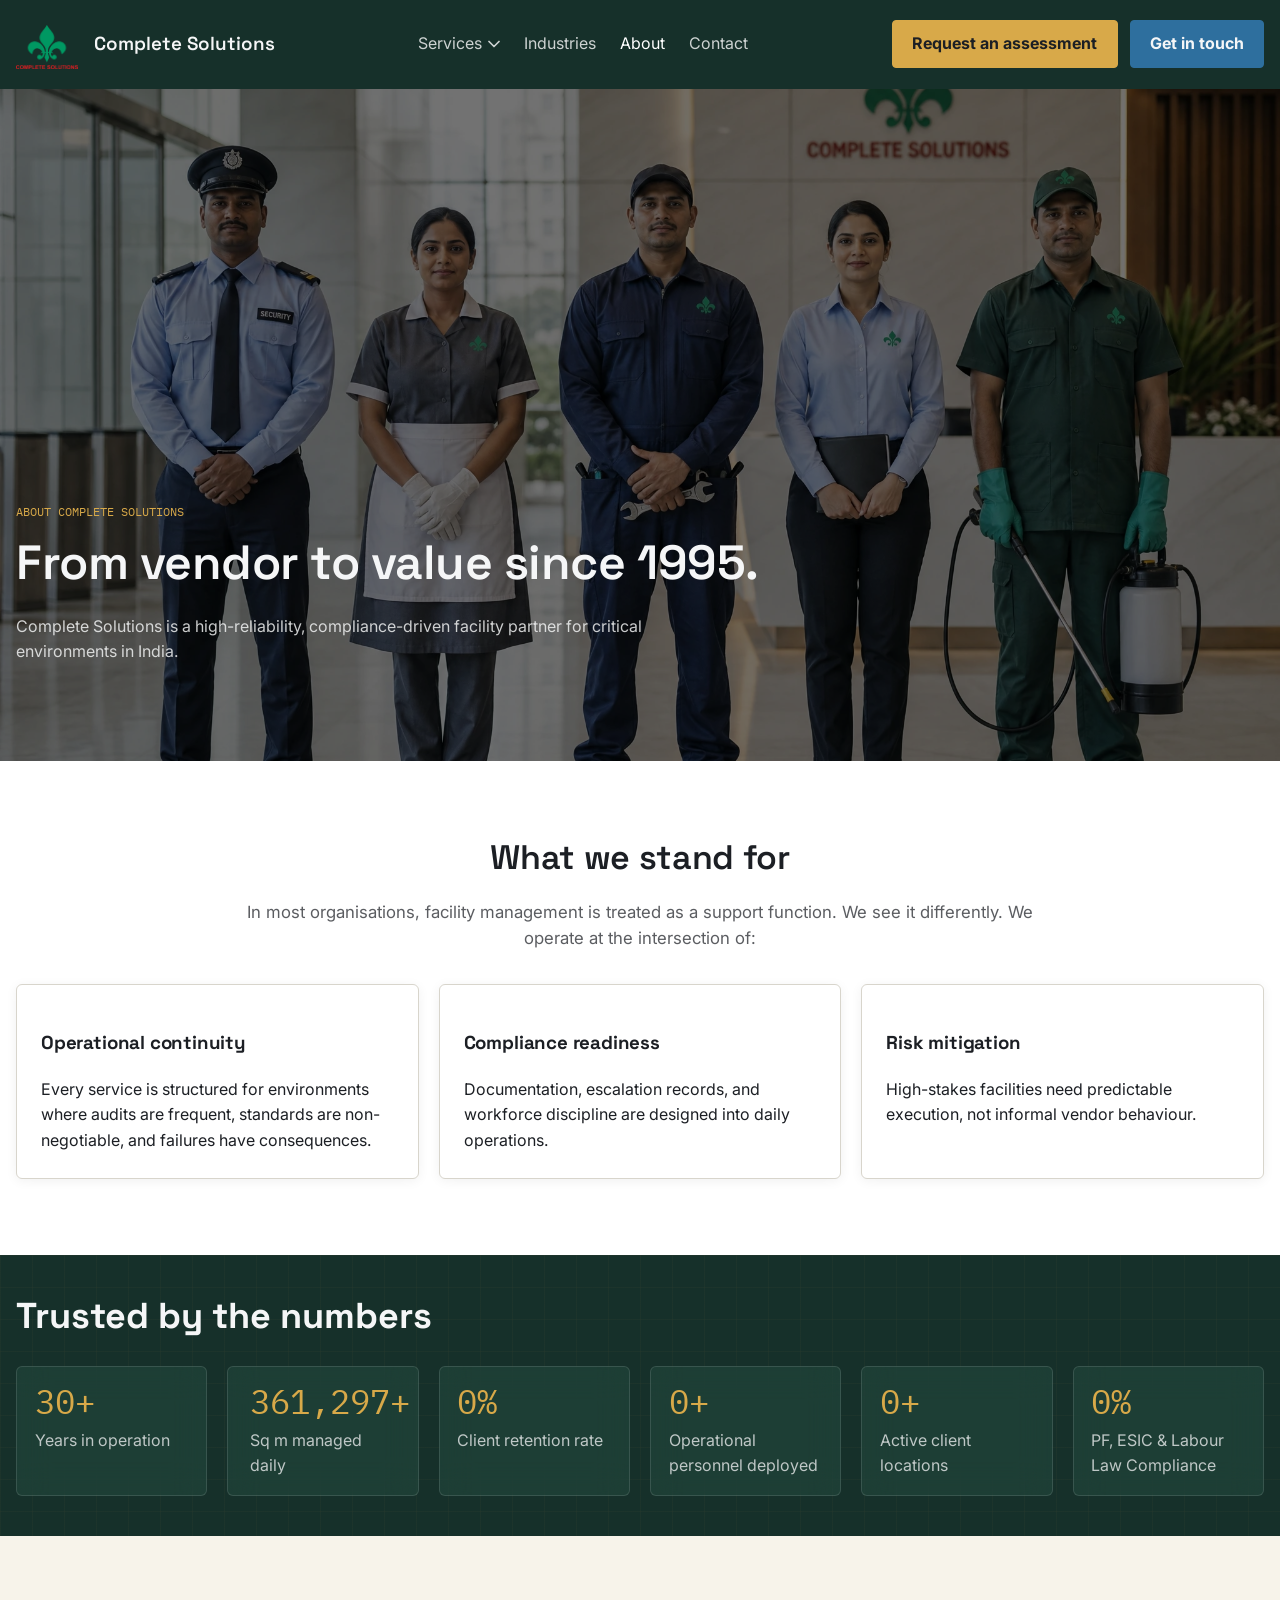
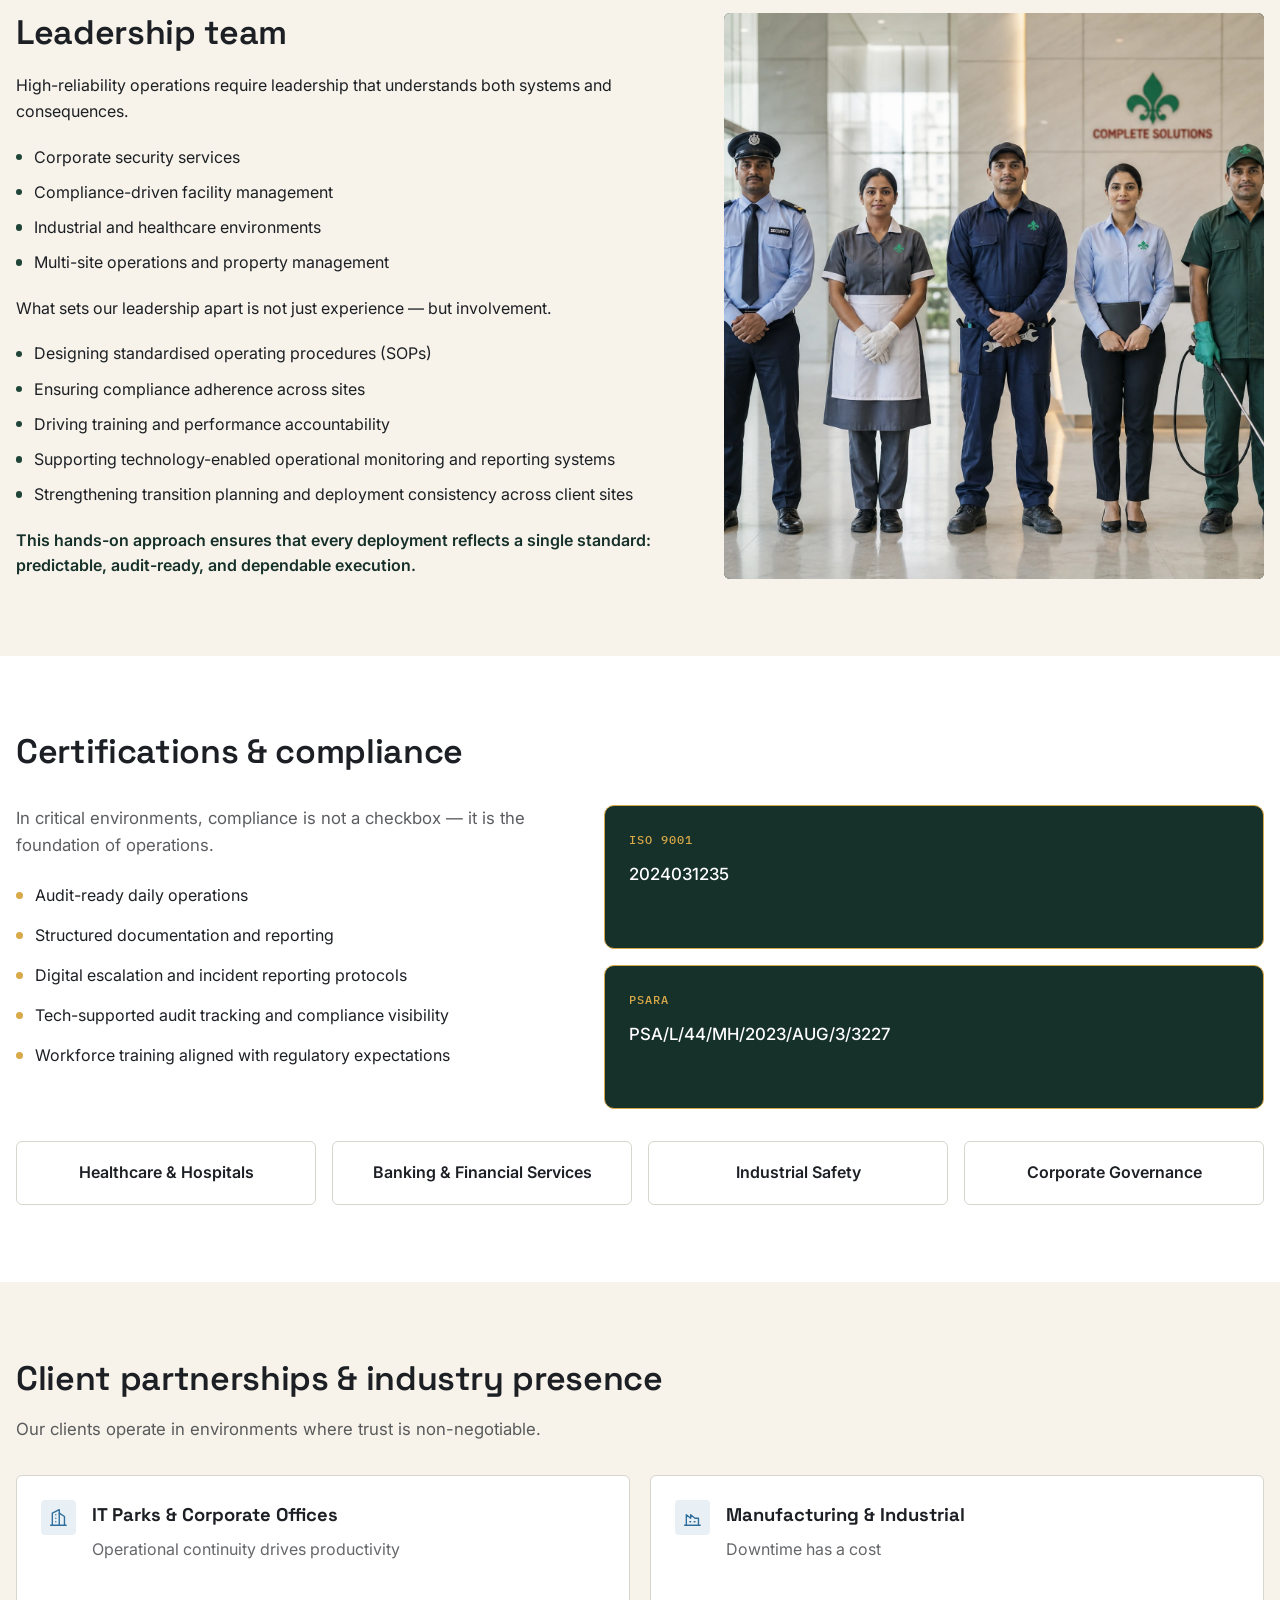
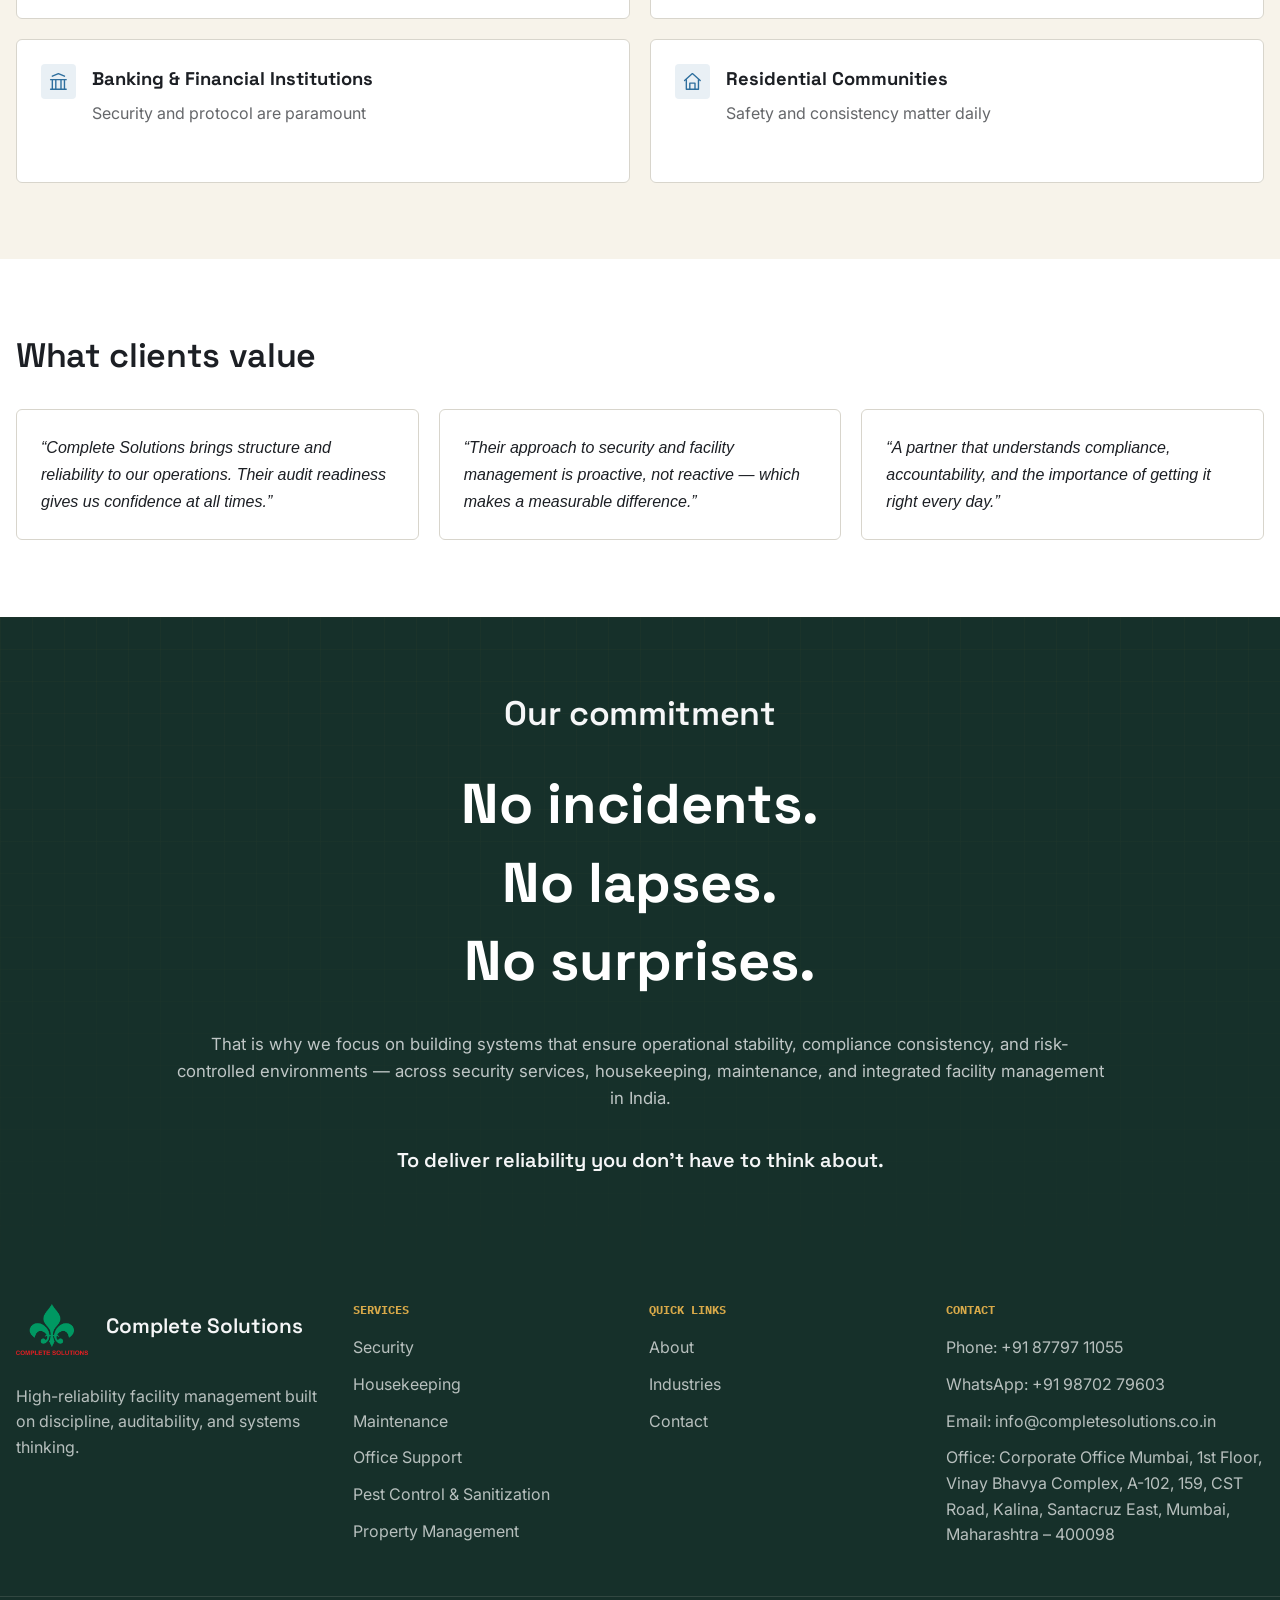
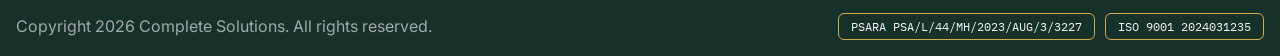
==== commit b1f32d35: "Add files via upload" ====
--- a/about.html
+++ b/about.html
@@ -243,9 +243,9 @@
       <div class="container">
         <h2 class="section-title about-section-title">What clients value</h2>
         <div class="grid grid-3 about-testimonials__grid">
-          <blockquote class="about-testimonial-card"><p>&ldquo;Complete Solutions brings structure and reliability to our operations. Their audit readiness gives us confidence at all times.&rdquo;</p><footer>[PLACEHOLDER: Full name, title, company]</footer></blockquote>
-          <blockquote class="about-testimonial-card"><p>&ldquo;Their approach to security and facility management is proactive, not reactive &mdash; which makes a measurable difference.&rdquo;</p><footer>[PLACEHOLDER: Full name, title, company]</footer></blockquote>
-          <blockquote class="about-testimonial-card"><p>&ldquo;A partner that understands compliance, accountability, and the importance of getting it right every day.&rdquo;</p><footer>[PLACEHOLDER: Full name, title, company]</footer></blockquote>
+          <blockquote class="about-testimonial-card"><p>&ldquo;Complete Solutions brings structure and reliability to our operations. Their audit readiness gives us confidence at all times.&rdquo;</p></blockquote>
+          <blockquote class="about-testimonial-card"><p>&ldquo;Their approach to security and facility management is proactive, not reactive &mdash; which makes a measurable difference.&rdquo;</p></blockquote>
+          <blockquote class="about-testimonial-card"><p>&ldquo;A partner that understands compliance, accountability, and the importance of getting it right every day.&rdquo;</p></blockquote>
         </div>
       </div>
     </section>
